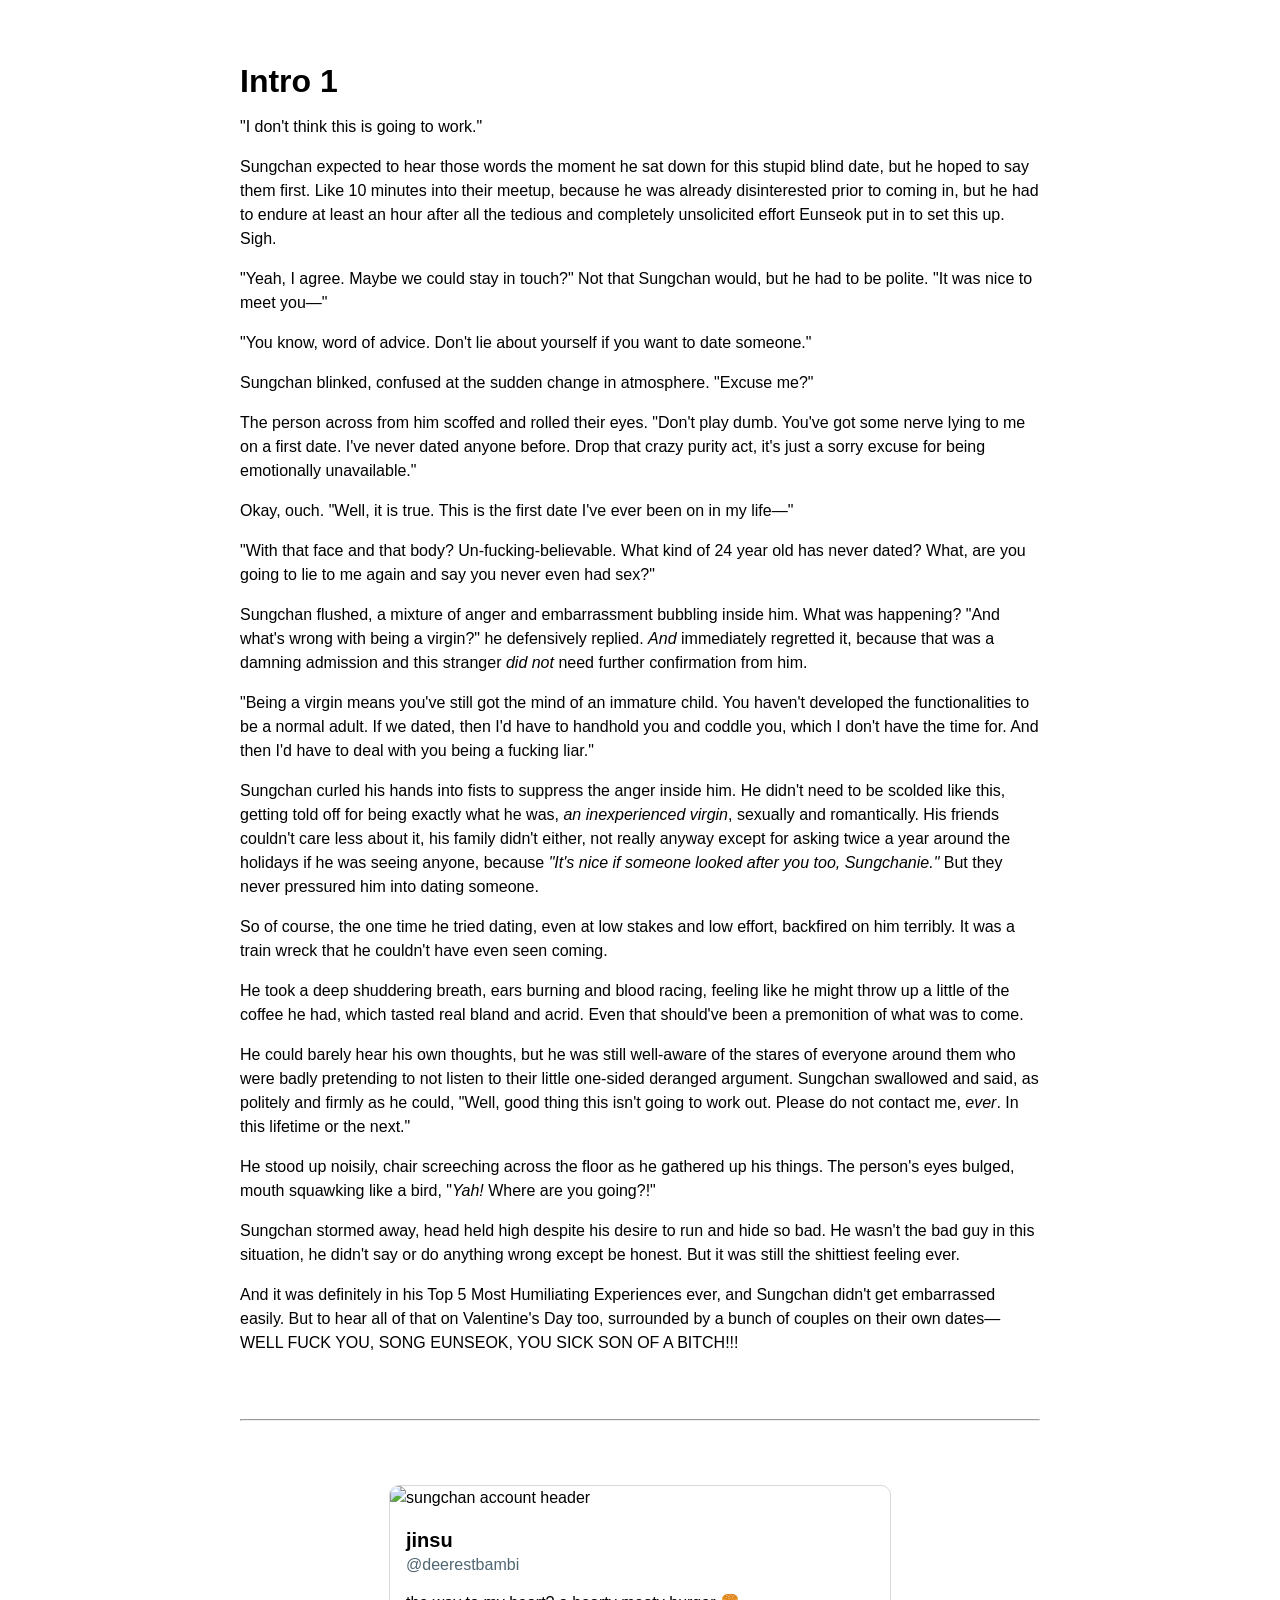
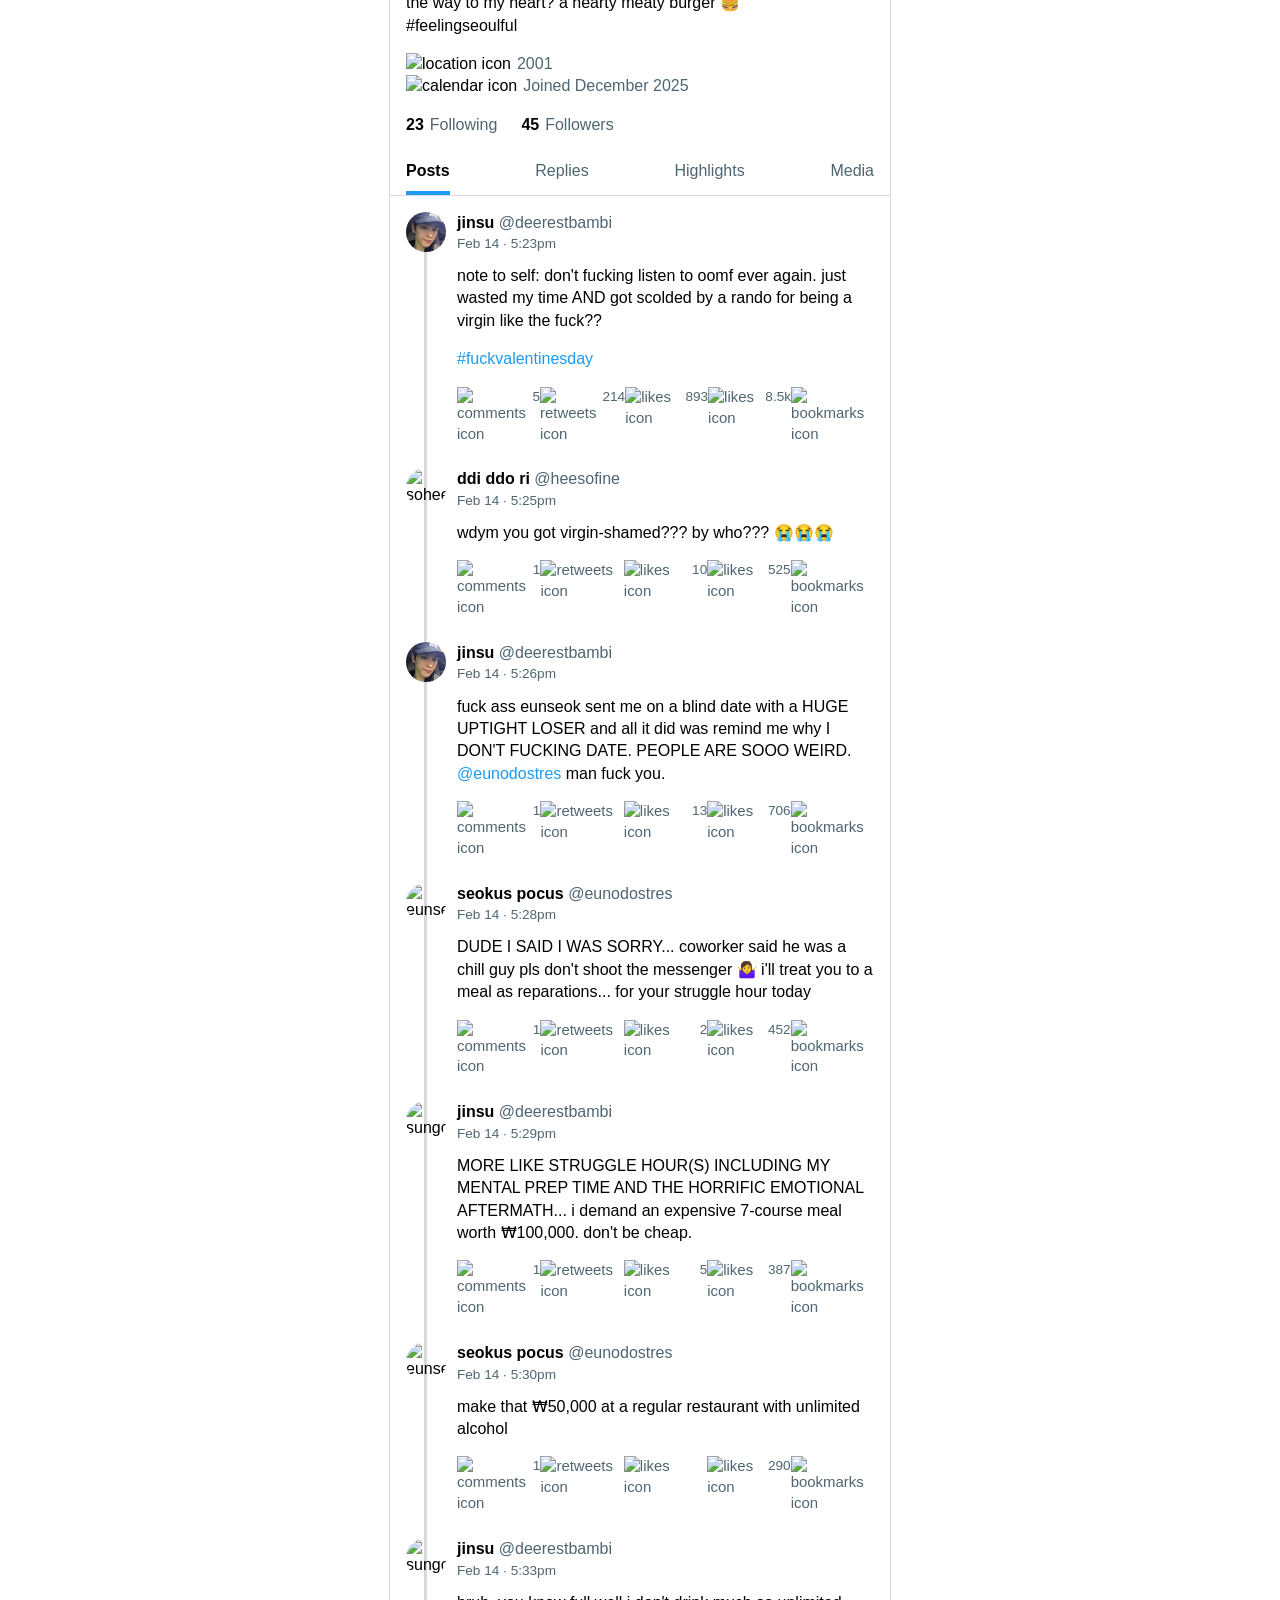
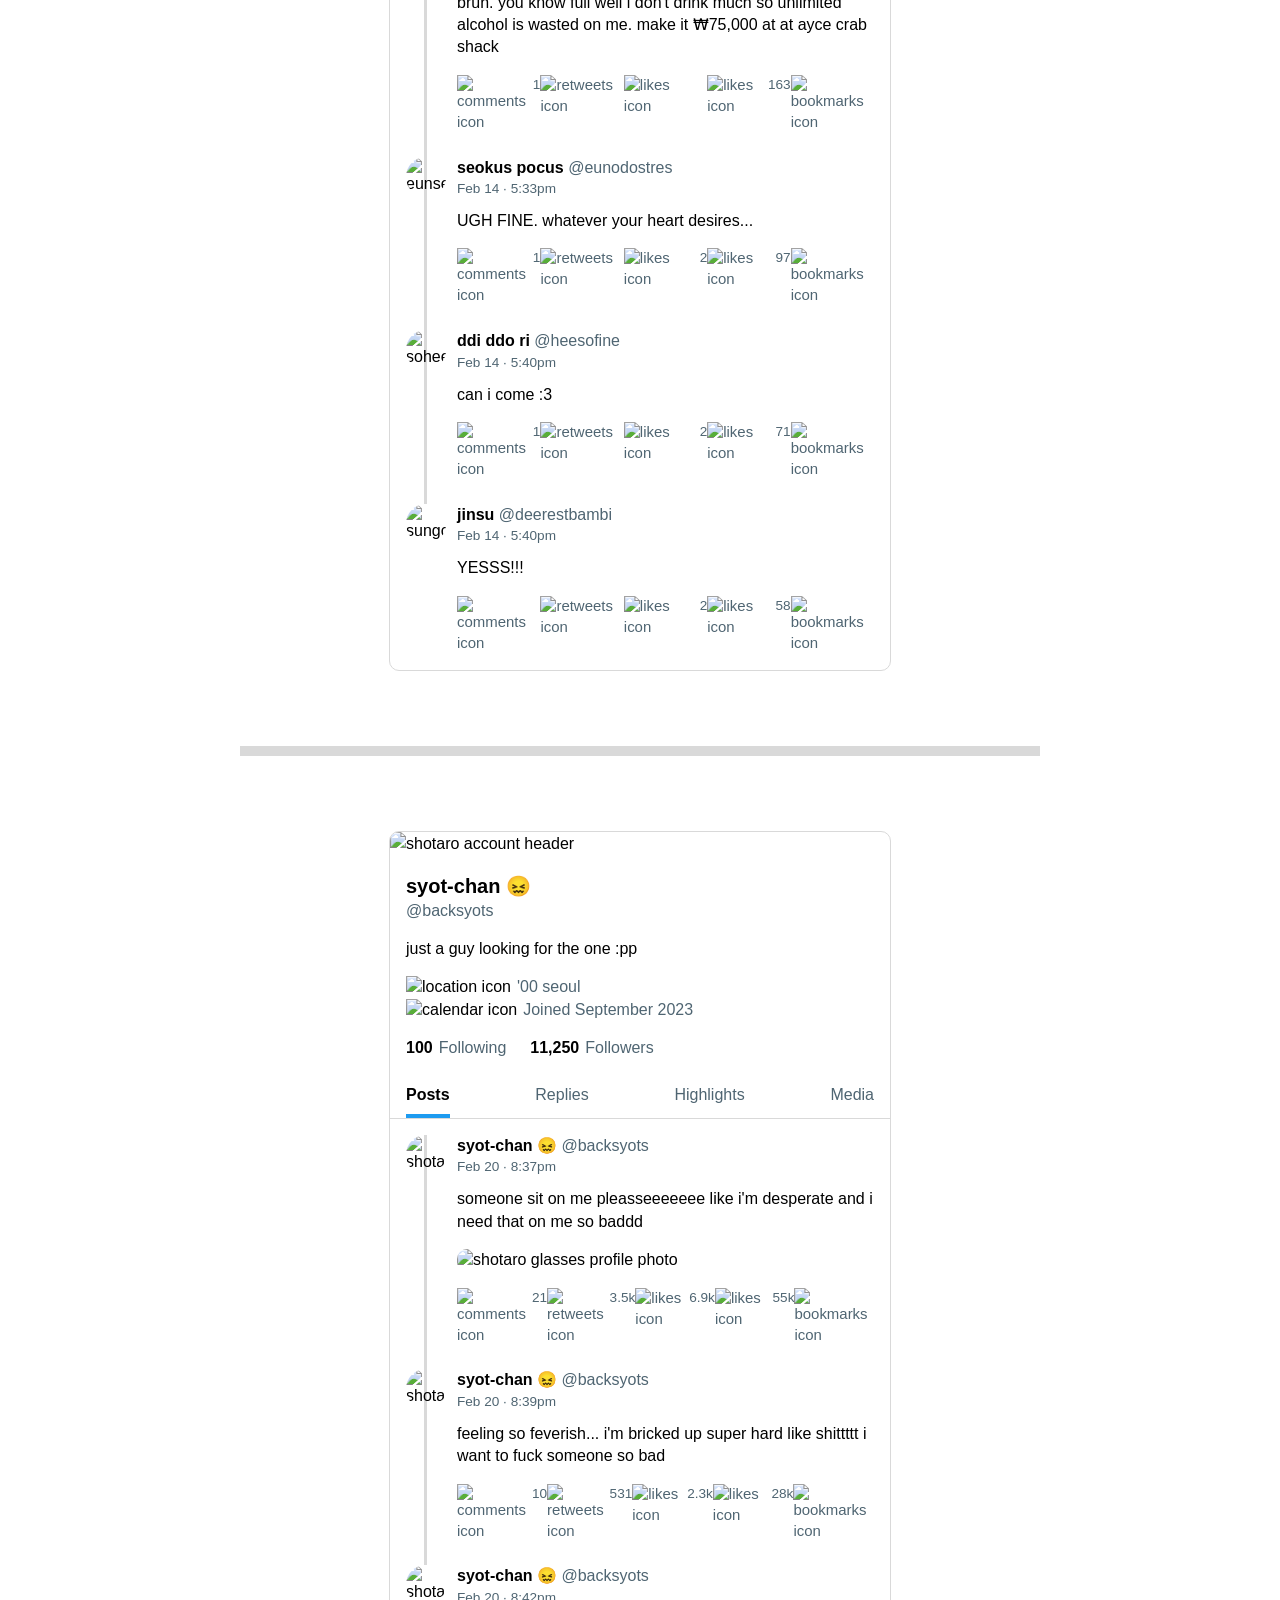
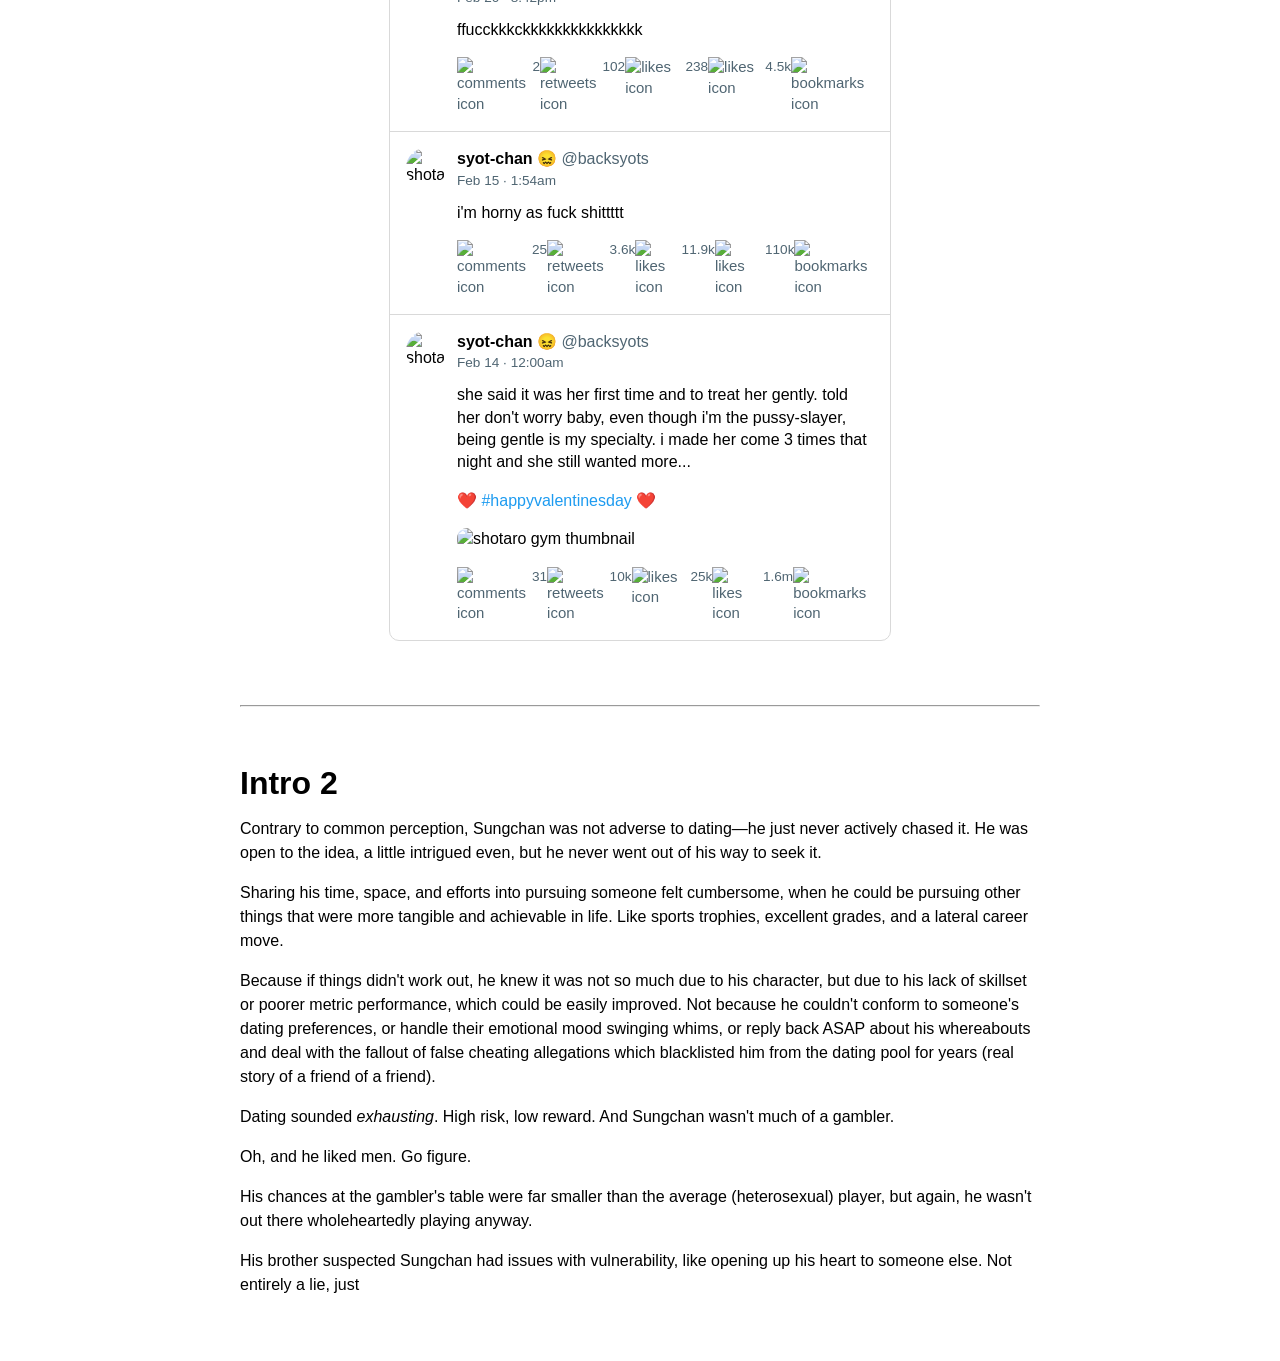
==== index.html @ 09df5df2 "bookmark error" ====
<!DOCTYPE html>
<html lang="en">

<head>
  <link rel="stylesheet" type="text/css" href="stylesheet_v4.css"/>
  <meta name="viewport" content="width=device-width, initial-scale=1">

  <!-- 
  Reorganize indents: 
  SHIFT + OPTION + F

  Collapse all 
  CMD + K + 0

  Opens all
  CMD + K + J

  Collapse innermost uncollapsed region at the cursor:
  OPT + CMD + [

  Opens collapsed region at the cursor:
  OPT + CMD ]
  -->
</head>

<body>
  <h1> Intro 1</h1>
  
  <p><p>"I don't think this is going to work."</p><p>Sungchan expected to hear those words the moment he sat down for this stupid blind date, but he hoped to say them first. Like 10 minutes into their meetup, because he was already disinterested prior to coming in, but he had to endure at least an hour after all the tedious and completely unsolicited effort Eunseok put in to set this up. Sigh.</p><p>"Yeah, I agree. Maybe we could stay in touch?" Not that Sungchan would, but he had to be polite. "It was nice to meet you—"</p><p>"You know, word of advice. Don't lie about yourself if you want to date someone."</p><p>Sungchan blinked, confused at the sudden change in atmosphere. "Excuse me?"</p><p>The person across from him scoffed and rolled their eyes. "Don't play dumb. You've got some nerve lying to me on a first date. I've never dated anyone before. Drop that crazy purity act, it's just a sorry excuse for being emotionally unavailable."</p><p>Okay, ouch. "Well, it is true. This is the first date I've ever been on in my life—"</p><p>"With that face and that body? Un-fucking-believable. What kind of 24 year old has never dated? What, are you going to lie to me again and say you never even had sex?"</p><p>Sungchan flushed, a mixture of anger and embarrassment bubbling inside him. What was happening? "And what's wrong with being a virgin?" he defensively replied. <em>And</em> immediately regretted it, because that was a damning admission and this stranger <em>did not</em> need further confirmation from him.</p><p>"Being a virgin means you've still got the mind of an immature child. You haven't developed the functionalities to be a normal adult. If we dated, then I'd have to handhold you and coddle you, which I don't have the time for. And then I'd have to deal with you being a fucking liar."</p><p>Sungchan curled his hands into fists to suppress the anger inside him. He didn't need to be scolded like this, getting told off for being exactly what he was, <em>an inexperienced virgin</em>, sexually and romantically. His friends couldn't care less about it, his family didn't either, not really anyway except for asking twice a year around the holidays if he was seeing anyone, because <em>"It's nice if someone looked after you too, Sungchanie."</em> But they never pressured him into dating someone. </p><p>So of course, the one time he tried dating, even at low stakes and low effort, backfired on him terribly. It was a train wreck that he couldn't have even seen coming.</p><p>He took a deep shuddering breath, ears burning and blood racing, feeling like he might throw up a little of the coffee he had, which tasted real bland and acrid. Even that should've been a premonition of what was to come.</p><p>He could barely hear his own thoughts, but he was still well-aware of the stares of everyone around them who were badly pretending to not listen to their little one-sided deranged argument. Sungchan swallowed and said, as politely and firmly as he could, "Well, good thing this isn't going to work out. Please do not contact me, <em>ever</em>. In this lifetime or the next."</p><p>He stood up noisily, chair screeching across the floor as he gathered up his things. The person's eyes bulged, mouth squawking like a bird, "<em>Yah!</em> Where are you going?!"</p><p>Sungchan stormed away, head held high despite his desire to run and hide so bad. He wasn't the bad guy in this situation, he didn't say or do anything wrong except be honest. But it was still the shittiest feeling ever. </p><p>And it was definitely in his Top 5 Most Humiliating Experiences ever, and Sungchan didn't get embarrassed easily. But to hear all of that on Valentine's Day too, surrounded by a bunch of couples on their own dates—WELL FUCK YOU, SONG EUNSEOK, YOU SICK SON OF A BITCH!!!</p>

  <hr>

<!-- sungchan -->
  <div class="wrapper">
  <!-- twt account -->
    <div class="account_header">
      <img src="https://images.squidge.org/images/2026/09/26/account_sungchan_header-follow.png" alt="sungchan account header"/>
    </div>

    <!-- account info -->
    <div class="container_box account_box">
      <!-- account info -->
        <div class="account_userNames">
          <p class="displayname font--larger">jinsu</p>
          <p class="username">@deerestbambi</p>
        </div>

        <div class="account_userBio">
          <p>the way to my heart? a hearty meaty burger 🍔<br> #feelingseoulful</p>
        </div>

        <div class="account_userMeta">
          <div class="row">
            <p> <img class="icon" src="https://images.squidge.org/images/2026/09/26/icon_location.png" alt="location icon"/>
            </p>
            <p class="color--darkgrey">2001</p>
          </div>

          <div class="row">
            <p> <img class="icon" src="https://images.squidge.org/images/2026/09/26/icon_date.png" alt="calendar icon"/>
            </p>
            <p class="color--darkgrey">Joined December 2025</p>
          </div>
        </div>

        <div class="account_followMeta">
          <div class="row">
            <p class="icon"><strong>23</strong></p>
            <p class="color--darkgrey">Following</p>
          </div>
          <div class="row">
            <p class="icon"><strong>45</strong></p>
            <p class="color--darkgrey">Followers</p>
          </div>
        </div>
        <div class="account_tabs">
          <p class="tab active">Posts</p>
          <p class="tab">Replies</p>
          <p class="tab">Highlights</p>
          <p class="tab">Media</p>
        </div>
    </div> 
    
    <!-- js tweet -->
    <div class="container_box tweet_reply--first">
      <!-- tweet profile photo -->
      <p> 
        <img class="profile_photo" src="images/pfp_sungchan.png" alt="sungchan profile photo">
      </p>
      <!-- tweet content -->
      <div class="tweet_content">
        <div class="tweet_userInfo">
          <p>
            <span class="displayname">jinsu </span>
            <span class="username">@deerestbambi</span>
          </p>
          <p class="date">Feb 14 · 5:23pm</p>
        </div>
        <div class="tweet_text">
            <p>
              note to self: don't fucking listen to oomf ever again. just wasted my time AND got scolded by a rando for being a virgin like the fuck??
            </p>
            <p class="color--twitterblue text_linebreak">#fuckvalentinesday</p>
        </div>

        <div class="tweet_footer">
            <div class="row">
              <p> <img class="icon" src="https://images.squidge.org/images/2026/09/26/icon_comments.png" alt="comments icon"/></p><p>5</p>
            </div>
            <div class="row">
              <p> <img class="icon" src="https://images.squidge.org/images/2026/09/26/icon_retweets.png" alt="retweets icon"/></p><p>214</p>
            </div>
            <div class="row">
              <p> <img class="icon" src="https://images.squidge.org/images/2026/09/26/icon_likes.png" alt="likes icon"/></p> <p>893</p>
            </div>
            <div class="row">
              <p> <img class="icon" src="https://images.squidge.org/images/2026/09/26/icon_views.png" alt="likes icon"/></p> <p>8.5k</p>
            </div>
            <div class="row tweet_footer--last">
              <p> <img class="icon" src="https://images.squidge.org/images/2026/09/26/icon_bookmark-unsaved.png" alt="bookmarks icon"/></p>
            </div>
        </div>
      </div>
    </div>

    <!-- sh tweet -->
    <div class="container_box tweet_reply--between">
      <!-- tweet profile photo -->
      <p> 
        <img class="profile_photo" src="https://images.squidge.org/images/2026/09/26/pfp_sohee.png" alt="sohee profile photo">
      </p>
      <!-- tweet content -->
      <div class="tweet_content">
        <div class="tweet_userInfo">
          <p>
            <span class="displayname">ddi ddo ri</span>
            <span class="username">@heesofine</span>
          </p>
          <p class="date">Feb 14 · 5:25pm</p>
        </div>
        
        <div class="tweet_text">
            <p>wdym you got virgin-shamed??? by who??? 😭😭😭</p>
        </div>
        <div class="tweet_footer">
          <div class="row">
            <p> <img class="icon" src="https://images.squidge.org/images/2026/09/26/icon_comments.png" alt="comments icon"/></p> <p>1</p>
          </div>
          <div class="row">
            <p> <img class="icon" src="https://images.squidge.org/images/2026/09/26/icon_retweets.png" alt="retweets icon"/></p>
          </div>
          <div class="row">
            <p> <img class="icon" src="https://images.squidge.org/images/2026/09/26/icon_likes.png" alt="likes icon"/></p> <p>10</p>
          </div>
          <div class="row">
            <p> <img class="icon" src="https://images.squidge.org/images/2026/09/26/icon_views.png" alt="likes icon"/></p> <p>525</p>
          </div>
          <div class="row tweet_footer--last">
            <p> <img class="icon" src="https://images.squidge.org/images/2026/09/26/icon_bookmark-unsaved.png" alt="bookmarks icon"/></p>
          </div>
      </div>
      </div>
    </div>

    <!-- js tweet -->
    <div class="container_box tweet_reply--between">
      <!-- tweet profile photo -->
      <p> 
        <img class="profile_photo" src="images/pfp_sungchan.png" alt="sungchan profile photo">
      </p>
      <!-- tweet content -->
      <div class="tweet_content">
        <div class="tweet_userInfo">
          <p>
            <span class="displayname">jinsu</span>
            <span class="username">@deerestbambi</span>
          </p>
          <p class="date">Feb 14 · 5:26pm</p>
        </div>
        
        <div class="tweet_text">
          <p>fuck ass eunseok sent me on a blind date with a HUGE UPTIGHT LOSER and all it did was remind me why I DON'T FUCKING DATE. PEOPLE ARE SOOO WEIRD. <span class="color--twitterblue">@eunodostres</span> man fuck you.</p>
        </div>
        <div class="tweet_footer">
          <div class="row">
            <p> <img class="icon" src="https://images.squidge.org/images/2026/09/26/icon_comments.png" alt="comments icon"/></p> <p>1</p>
          </div>
          <div class="row">
            <p> <img class="icon" src="https://images.squidge.org/images/2026/09/26/icon_retweets.png" alt="retweets icon"/></p>
          </div>
          <div class="row">
            <p> <img class="icon" src="https://images.squidge.org/images/2026/09/26/icon_likes.png" alt="likes icon"/></p> <p>13</p>
          </div>
          <div class="row">
            <p> <img class="icon" src="https://images.squidge.org/images/2026/09/26/icon_views.png" alt="likes icon"/></p> <p>706</p>
          </div>
          <div class="row tweet_footer--last">
            <p> <img class="icon" src="https://images.squidge.org/images/2026/09/26/icon_bookmark-unsaved.png" alt="bookmarks icon"/></p>
          </div>
      </div>
      </div>
    </div>  

    <!-- es tweet -->
    <div class="container_box tweet_reply--between">
      <!-- tweet profile photo -->
      <p> 
        <img class="profile_photo" src="https://images.squidge.org/images/2026/09/26/pfp_eunseok.png" alt="eunseok profile photo">
      </p>
      <!-- tweet content -->
      <div class="tweet_content">
        <div class="tweet_userInfo">
          <p>
            <span class="displayname">seokus pocus</span>
            <span class="username">@eunodostres</span>
          </p>
          <p class="date">Feb 14 · 5:28pm</p>
        </div>
        
        <div class="tweet_text">
          <p>DUDE I SAID I WAS SORRY... coworker said he was a chill guy pls don't shoot the messenger 🤷‍♀️ i'll treat you to a meal as reparations... for your struggle hour today</p>
        </div>
        <div class="tweet_footer">
          <div class="row">
            <p> <img class="icon" src="https://images.squidge.org/images/2026/09/26/icon_comments.png" alt="comments icon"/></p> <p>1</p>
          </div>
          <div class="row">
            <p> <img class="icon" src="https://images.squidge.org/images/2026/09/26/icon_retweets.png" alt="retweets icon"/></p>
          </div>
          <div class="row">
            <p> <img class="icon" src="https://images.squidge.org/images/2026/09/26/icon_likes.png" alt="likes icon"/></p> <p>2</p>
          </div>
          <div class="row">
            <p> <img class="icon" src="https://images.squidge.org/images/2026/09/26/icon_views.png" alt="likes icon"/></p> <p>452</p>
          </div>
          <div class="row tweet_footer--last">
            <p> <img class="icon" src="https://images.squidge.org/images/2026/09/26/icon_bookmark-unsaved.png" alt="bookmarks icon"/></p>
          </div>
      </div>
      </div>
    </div>

    <!-- sc tweet -->
    <div class="container_box tweet_reply--between">
      <!-- tweet profile photo -->
      <p> 
        <img class="profile_photo" src="https://images.squidge.org/images/2026/09/26/pfp_sungchan.png" alt="sungchan profile photo">
      </p>
      <!-- tweet content -->
      <div class="tweet_content">
        <div class="tweet_userInfo">
          <p>
            <span class="displayname">jinsu</span>
            <span class="username">@deerestbambi</span>
          </p>
          <p class="date">Feb 14 · 5:29pm</p>
        </div>
        
        <div class="tweet_text">
          <p>MORE LIKE STRUGGLE HOUR(S) INCLUDING MY MENTAL PREP TIME AND THE HORRIFIC EMOTIONAL AFTERMATH... i demand an expensive 7-course meal worth ₩100,000. don't be cheap.</p>
        </div>
        <div class="tweet_footer">
          <div class="row">
            <p> <img class="icon" src="https://images.squidge.org/images/2026/09/26/icon_comments.png" alt="comments icon"/></p> <p>1</p>
          </div>
          <div class="row">
            <p> <img class="icon" src="https://images.squidge.org/images/2026/09/26/icon_retweets.png" alt="retweets icon"/></p>
          </div>
          <div class="row">
            <p> <img class="icon" src="https://images.squidge.org/images/2026/09/26/icon_likes.png" alt="likes icon"/></p> <p>5</p>
          </div>
          <div class="row">
            <p> <img class="icon" src="https://images.squidge.org/images/2026/09/26/icon_views.png" alt="likes icon"/></p> <p>387</p>
          </div>
          <div class="row tweet_footer--last">
            <p> <img class="icon" src="https://images.squidge.org/images/2026/09/26/icon_bookmark-unsaved.png" alt="bookmarks icon"/></p>
          </div>
      </div>
      </div>
    </div>

    <!-- es tweet -->
    <div class="container_box tweet_reply--between">
      <!-- tweet profile photo -->
      <p> 
        <img class="profile_photo" src="https://images.squidge.org/images/2026/09/26/pfp_eunseok.png" alt="eunseok profile photo">
      </p>
      <!-- tweet content -->
      <div class="tweet_content">
        <div class="tweet_userInfo">
          <p>
            <span class="displayname">seokus pocus</span>
            <span class="username">@eunodostres</span>
          </p>
          <p class="date">Feb 14 · 5:30pm</p>
        </div>
        
        <div class="tweet_text">
          <p>make that ₩50,000 at a regular restaurant with unlimited alcohol</p>
        </div>
        <div class="tweet_footer">
          <div class="row">
            <p> <img class="icon" src="https://images.squidge.org/images/2026/09/26/icon_comments.png" alt="comments icon"/></p> <p>1</p>
          </div>
          <div class="row">
            <p> <img class="icon" src="https://images.squidge.org/images/2026/09/26/icon_retweets.png" alt="retweets icon"/></p>
          </div>
          <div class="row">
            <p> <img class="icon" src="https://images.squidge.org/images/2026/09/26/icon_likes.png" alt="likes icon"/></p>
          </div>
          <div class="row">
            <p> <img class="icon" src="https://images.squidge.org/images/2026/09/26/icon_views.png" alt="likes icon"/></p> <p>290</p>
          </div>
          <div class="row tweet_footer--last">
            <p> <img class="icon" src="https://images.squidge.org/images/2026/09/26/icon_bookmark-unsaved.png" alt="bookmarks icon"/></p>
          </div>
      </div>
      </div>
    </div>

    <!-- sc tweet -->
    <div class="container_box tweet_reply--between">
      <!-- tweet profile photo -->
      <p> 
        <img class="profile_photo" src="https://images.squidge.org/images/2026/09/26/pfp_sungchan.png" alt="sungchan profile photo">
      </p>
      <!-- tweet content -->
      <div class="tweet_content">
        <div class="tweet_userInfo">
          <p>
            <span class="displayname">jinsu</span>
            <span class="username">@deerestbambi</span>
          </p>
          <p class="date">Feb 14 · 5:33pm</p>
        </div>
        
        <div class="tweet_text">
          <p>bruh. you know full well i don't drink much so unlimited alcohol is wasted on me. make it ₩75,000 at at ayce crab shack</p>
        </div>
        <div class="tweet_footer">
          <div class="row">
            <p> <img class="icon" src="https://images.squidge.org/images/2026/09/26/icon_comments.png" alt="comments icon"/></p> <p>1</p>
          </div>
          <div class="row">
            <p> <img class="icon" src="https://images.squidge.org/images/2026/09/26/icon_retweets.png" alt="retweets icon"/></p>
          </div>
          <div class="row">
            <p> <img class="icon" src="https://images.squidge.org/images/2026/09/26/icon_likes.png" alt="likes icon"/></p>
          </div>
          <div class="row">
            <p> <img class="icon" src="https://images.squidge.org/images/2026/09/26/icon_views.png" alt="likes icon"/></p> <p>163</p>
          </div>
          <div class="row tweet_footer--last">
            <p> <img class="icon" src="https://images.squidge.org/images/2026/09/26/icon_bookmark-unsaved.png" alt="bookmarks icon"/></p>
          </div>
      </div>
      </div>
    </div>

    <!-- es tweet -->
    <div class="container_box tweet_reply--between">
      <!-- tweet profile photo -->
      <p> 
        <img class="profile_photo" src="https://images.squidge.org/images/2026/09/26/pfp_eunseok.png" alt="eunseok profile photo">
      </p>
      <!-- tweet content -->
      <div class="tweet_content">
        <div class="tweet_userInfo">
          <p>
            <span class="displayname">seokus pocus</span>
            <span class="username">@eunodostres</span>
          </p>
          <p class="date">Feb 14 · 5:33pm</p>
        </div>
        
        <div class="tweet_text">
          <p>UGH FINE. whatever your heart desires...</p>
        </div>
        <div class="tweet_footer">
          <div class="row">
            <p> <img class="icon" src="https://images.squidge.org/images/2026/09/26/icon_comments.png" alt="comments icon"/></p> <p>1</p>
          </div>
          <div class="row">
            <p> <img class="icon" src="https://images.squidge.org/images/2026/09/26/icon_retweets.png" alt="retweets icon"/></p>
          </div>
          <div class="row">
            <p> <img class="icon" src="https://images.squidge.org/images/2026/09/26/icon_likes.png" alt="likes icon"/></p> <p>2</p>
          </div>
          <div class="row">
            <p> <img class="icon" src="https://images.squidge.org/images/2026/09/26/icon_views.png" alt="likes icon"/></p> <p>97</p>
          </div>
          <div class="row tweet_footer--last">
            <p> <img class="icon" src="https://images.squidge.org/images/2026/09/26/icon_bookmark-unsaved.png" alt="bookmarks icon"/></p>
          </div>
      </div>
      </div>
    </div>

    <!-- sh tweet -->
    <div class="container_box tweet_reply--between">
      <!-- tweet profile photo -->
      <p> 
        <img class="profile_photo" src="https://images.squidge.org/images/2026/09/26/pfp_sohee.png" alt="sohee profile photo">
      </p>
      <!-- tweet content -->
      <div class="tweet_content">
        <div class="tweet_userInfo">
          <p>
            <span class="displayname">ddi ddo ri</span>
            <span class="username">@heesofine</span>
          </p>
          <p class="date">Feb 14 · 5:40pm</p>
        </div>
        
        <div class="tweet_text">
            <p>can i come :3</p>
        </div>
        <div class="tweet_footer">
          <div class="row">
            <p> <img class="icon" src="https://images.squidge.org/images/2026/09/26/icon_comments.png" alt="comments icon"/></p> <p>1</p>
          </div>
          <div class="row">
            <p> <img class="icon" src="https://images.squidge.org/images/2026/09/26/icon_retweets.png" alt="retweets icon"/></p>
          </div>
          <div class="row">
            <p> <img class="icon" src="https://images.squidge.org/images/2026/09/26/icon_likes.png" alt="likes icon"/></p> <p>2</p>
          </div>
          <div class="row">
            <p> <img class="icon" src="https://images.squidge.org/images/2026/09/26/icon_views.png" alt="likes icon"/></p> <p>71</p>
          </div>
          <div class="row tweet_footer--last">
            <p> <img class="icon" src="https://images.squidge.org/images/2026/09/26/icon_bookmark-unsaved.png" alt="bookmarks icon"/></p>
          </div>
      </div>
      </div>
    </div>

    <!-- sc tweet -->
    <div class="container_box tweet_reply--last">
      <!-- tweet profile photo -->
      <p> 
        <img class="profile_photo" src="https://images.squidge.org/images/2026/09/26/pfp_sungchan.png" alt="sungchan profile photo">
      </p>
      <!-- tweet content -->
      <div class="tweet_content">
        <div class="tweet_userInfo">
          <p>
            <span class="displayname">jinsu</span>
            <span class="username">@deerestbambi</span>
          </p>
          <p class="date">Feb 14 · 5:40pm</p>
        </div>
        
        <div class="tweet_text">
          <p>YESSS!!!</p>
        </div>
        <div class="tweet_footer">
          <div class="row">
            <p> <img class="icon" src="https://images.squidge.org/images/2026/09/26/icon_comments.png" alt="comments icon"/></p>
          </div>
          <div class="row">
            <p> <img class="icon" src="https://images.squidge.org/images/2026/09/26/icon_retweets.png" alt="retweets icon"/></p>
          </div>
          <div class="row">
            <p> <img class="icon" src="https://images.squidge.org/images/2026/09/26/icon_likes.png" alt="likes icon"/></p> <p>2</p>
          </div>
          <div class="row">
            <p> <img class="icon" src="https://images.squidge.org/images/2026/09/26/icon_views.png" alt="likes icon"/></p> <p>58</p>
          </div>
          <div class="row tweet_footer--last">
            <p> <img class="icon" src="https://images.squidge.org/images/2026/09/26/icon_bookmark-unsaved.png" alt="bookmarks icon"/></p>
          </div>
      </div>
      </div>
    </div>

  </div>

  <div class="break"></div>

<!-- shotaro -->
  <div class="wrapper">
    <!-- twt account -->
    <div class="account_header">
      <img src="https://images.squidge.org/images/2026/09/26/account_shotaro_header-follow.png" alt="shotaro account header"/>
    </div>

    <!-- account info -->
    <div class="container_box account_box">
      <!-- account info -->
        <div class="account_userNames">
          <p class="displayname font--larger">syot-chan 😖</p>
          <p class="username">@backsyots</p>
        </div>

        <div class="account_userBio">
          <p>just a guy looking for the one :pp</p>
        </div>

        <div class="account_userMeta">
          <div class="row">
            <p> <img class="icon" src="https://images.squidge.org/images/2026/09/26/icon_location.png" alt="location icon"/>
            </p>
            <p class="color--darkgrey">'00 seoul</p>
          </div>

          <div class="row">
            <p> <img class="icon" src="https://images.squidge.org/images/2026/09/26/icon_date.png" alt="calendar icon"/>
            </p>
            <p class="color--darkgrey">Joined September 2023</p>
          </div>
        </div>

        <div class="account_followMeta">
          <div class="row">
            <p class="icon"><strong>100</strong></p>
            <p class="color--darkgrey">Following</p>
          </div>
          <div class="row">
            <p class="icon"><strong>11,250</strong></p>
            <p class="color--darkgrey">Followers</p>
          </div>
        </div>

        <div class="account_tabs">
          <p class="tab active">Posts</p>
          <p class="tab">Replies</p>
          <p class="tab">Highlights</p>
          <p class="tab">Media</p>
        </div>
    </div> 
    
    <!-- tweet -->
    <div class="container_box tweet_reply--first">
      <!-- tweet profile photo -->
      <p> 
        <img class="profile_photo" src="https://images.squidge.org/images/2026/09/26/pfp_shotaro.png" alt="shotaro glasses profile photo">
      </p>
      <!-- tweet content -->
      <div class="tweet_content">
        <div class="tweet_userInfo">
          <p>
            <span class="displayname">syot-chan 😖 </span>
            <span class="username">@backsyots</span>
          </p>
          <p class="date">Feb 20 · 8:37pm</p>
        </div>
        <div class="tweet_text">
            <p>
              someone sit on me pleasseeeeeee like i'm desperate and i need that on me so baddd
            </p>
        </div>
        <p>
          <img class="tweet_img" src="https://images.squidge.org/images/2026/09/20/shotaro_sf.png" alt="shotaro glasses profile photo">
        </p>
        <div class="tweet_footer">
            <div class="row">
              <p> <img class="icon" src="https://images.squidge.org/images/2026/09/26/icon_comments.png" alt="comments icon"/></p> <p>21</p>
            </div>
            <div class="row">
              <p> <img class="icon" src="https://images.squidge.org/images/2026/09/26/icon_retweets.png" alt="retweets icon"/></p> <p>3.5k</p>
            </div>
            <div class="row">
              <p> <img class="icon" src="https://images.squidge.org/images/2026/09/26/icon_likes.png" alt="likes icon"/></p> <p>6.9k</p>
            </div>
            <div class="row">
              <p> <img class="icon" src="https://images.squidge.org/images/2026/09/26/icon_views.png" alt="likes icon"/></p> <p>55k</p>
            </div>
            <div class="row tweet_footer--last">
              <p> <img class="icon" src="https://images.squidge.org/images/2026/09/26/icon_bookmark-unsaved.png" alt="bookmarks icon"/></p>
            </div>
        </div>
      </div>
    </div>

    <!-- tweet -->
    <div class="container_box tweet_reply--between">
      <!-- tweet profile photo -->
      <p> 
        <img class="profile_photo" src="https://images.squidge.org/images/2026/09/26/pfp_shotaro.png" alt="shotaro glasses profile photo">
      </p>
      <!-- tweet content -->
      <div class="tweet_content">
        <div class="tweet_userInfo">
          <p>
            <span class="displayname">syot-chan 😖 </span>
            <span class="username">@backsyots</span>
          </p>
          <p class="date">Feb 20 · 8:39pm</p>
        </div>
        
        <div class="tweet_text">

            <p>feeling so feverish... i'm bricked up super hard like shittttt i want to fuck someone so bad</p>
        </div>
        <div class="tweet_footer">
          <div class="row">
            <p> <img class="icon" src="https://images.squidge.org/images/2026/09/26/icon_comments.png" alt="comments icon"/></p> <p>10</p>
          </div>
          <div class="row">
            <p> <img class="icon" src="https://images.squidge.org/images/2026/09/26/icon_retweets.png" alt="retweets icon"/></p> <p>531</p>
          </div>
          <div class="row">
            <p> <img class="icon" src="https://images.squidge.org/images/2026/09/26/icon_likes.png" alt="likes icon"/></p> <p>2.3k</p>
          </div>
          <div class="row">
            <p> <img class="icon" src="https://images.squidge.org/images/2026/09/26/icon_views.png" alt="likes icon"/></p> <p>28k</p>
          </div>
          <div class="row tweet_footer--last">
            <p> <img class="icon" src="https://images.squidge.org/images/2026/09/26/icon_bookmark-unsaved.png" alt="bookmarks icon"/></p>
          </div>
      </div>
      </div>
    </div>

    <!-- tweet -->
    <div class="container_box tweet_reply--last">
      <!-- tweet profile photo -->
      <p> 
        <img class="profile_photo" src="https://images.squidge.org/images/2026/09/26/pfp_shotaro.png" alt="shotaro glasses profile photo">
      </p>
      <!-- tweet content -->
      <div class="tweet_content">
        <div class="tweet_userInfo">
          <p>
            <span class="displayname">syot-chan 😖 </span>
            <span class="username">@backsyots</span>
          </p>
          <p class="date">Feb 20 · 8:42pm</p>
        </div>
        <div class="tweet_text">
            <p>ffucckkkckkkkkkkkkkkkkkk</p>
        </div>
      
        <div class="tweet_footer">
          <div class="row">
            <p> <img class="icon" src="https://images.squidge.org/images/2026/09/26/icon_comments.png" alt="comments icon"/></p> <p>2</p>
          </div>
          <div class="row">
            <p> <img class="icon" src="https://images.squidge.org/images/2026/09/26/icon_retweets.png" alt="retweets icon"/></p> <p>102</p>
          </div>
          <div class="row">
            <p> <img class="icon" src="https://images.squidge.org/images/2026/09/26/icon_likes.png" alt="likes icon"/></p> <p>238</p>
          </div>
          <div class="row">
            <p> <img class="icon" src="https://images.squidge.org/images/2026/09/26/icon_views.png" alt="likes icon"/></p> <p>4.5k</p>
          </div>
          <div class="row tweet_footer--last">
            <p> <img class="icon" src="https://images.squidge.org/images/2026/09/26/icon_bookmark-unsaved.png" alt="bookmarks icon"/></p>
          </div>
      </div>
      </div>
    </div>

    <!-- tweet -->
    <div class="container_box">
      <!-- tweet profile photo -->
      <p> 
        <img class="profile_photo" src="https://images.squidge.org/images/2026/09/26/pfp_shotaro.png" alt="shotaro glasses profile photo">
      </p>
      <!-- tweet content -->
      <div class="tweet_content">
        <div class="tweet_userInfo">
          <p>
            <span class="displayname">syot-chan 😖 </span>
            <span class="username">@backsyots</span>
          </p>
          <p class="date">Feb 15 · 1:54am</p>
        </div>
          <p class="tweet_text">
            i'm horny as fuck shittttt
          </p>
          <div class="tweet_footer">
            <div class="row">
              <p> <img class="icon" src="https://images.squidge.org/images/2026/09/26/icon_comments.png" alt="comments icon"/></p> <p>25</p>
            </div>
            <div class="row">
              <p> <img class="icon" src="https://images.squidge.org/images/2026/09/26/icon_retweets.png" alt="retweets icon"/></p> <p>3.6k</p>
            </div>
            <div class="row">
              <p> <img class="icon" src="https://images.squidge.org/images/2026/09/26/icon_likes.png" alt="likes icon"/></p> <p>11.9k</p>
            </div>
            <div class="row">
              <p> <img class="icon" src="https://images.squidge.org/images/2026/09/26/icon_views.png" alt="likes icon"/></p> <p>110k</p>
            </div>
            <div class="row tweet_footer--last">
              <p> <img class="icon" src="https://images.squidge.org/images/2026/09/26/icon_bookmark-unsaved.png" alt="bookmarks icon"/></p>
            </div>
      </div>
      </div>
    </div>

    <!-- tweet -->
    <div class="container_box">
      <!-- tweet profile photo -->
      <p> 
        <img class="profile_photo" src="https://images.squidge.org/images/2026/09/26/pfp_shotaro.png" alt="shotaro glasses profile photo">
      </p>
      <!-- tweet content -->
      <div class="tweet_content">
        <div class="tweet_userInfo">
          <p>
            <span class="displayname">syot-chan 😖 </span>
            <span class="username">@backsyots</span>
          </p>
          <p class="date">Feb 14 · 12:00am</p>
        </div>
        <div class="tweet_text">
          <p>
            she said it was her first time and to treat her gently. told her don't worry baby, even though i'm the pussy-slayer, being gentle is my specialty. i made her come 3 times that night and she still wanted more...
          </p>
          <p class="color--twitterblue text_linebreak">❤️ #happyvalentinesday ❤️</p>
        </div>
        <p>
          <img class="tweet_img" src="https://images.squidge.org/images/2026/09/24/thumbnail_shotaro_gym.png" alt="shotaro gym thumbnail">
        </p>
        <div class="tweet_footer">
            <div class="row">
              <p> <img class="icon" src="https://images.squidge.org/images/2026/09/26/icon_comments.png" alt="comments icon"/></p> <p>31</p>
            </div>
            <div class="row">
              <p> <img class="icon" src="https://images.squidge.org/images/2026/09/26/icon_retweets.png" alt="retweets icon"/></p> <p>10k</p>
            </div>
            <div class="row">
              <p> <img class="icon" src="https://images.squidge.org/images/2026/09/26/icon_likes.png" alt="likes icon"/></p> <p>25k</p>
            </div>
            <div class="row">
              <p> <img class="icon" src="https://images.squidge.org/images/2026/09/26/icon_views.png" alt="likes icon"/></p> <p>1.6m</p>
            </div>
            <div class="row tweet_footer--last">
              <p> <img class="icon" src="https://images.squidge.org/images/2026/09/26/icon_bookmark-unsaved.png" alt="bookmarks icon"/></p>
            </div>
        </div>
      </div>     
    </div>  
  </div>

<hr>
  <h1>Intro 2</h1>
  <p>Contrary to common perception, Sungchan was not adverse to dating—he just never actively chased it. He was open to the idea, a little intrigued even, but he never went out of his way to seek it.</p><p>Sharing his time, space, and efforts into pursuing someone felt cumbersome, when he could be pursuing other things that were more tangible and achievable in life. Like sports trophies, excellent grades, and a lateral career move.</p><p>Because if things didn't work out, he knew it was not so much due to his character, but due to his lack of skillset or poorer metric performance, which could be easily improved. Not because he couldn't conform to someone's dating preferences, or handle their emotional mood swinging whims, or reply back ASAP about his whereabouts and deal with the fallout of false cheating allegations which blacklisted him from the dating pool for years (real story of a friend of a friend). <p>Dating sounded <em>exhausting</em>. High risk, low reward. And Sungchan wasn't much of a gambler.</span></p><p>Oh, and he liked men. Go figure. </p><p>His chances at the gambler's table were far smaller than the average (heterosexual) player, but again, he wasn't out there wholeheartedly playing anyway. </p><p>His brother suspected Sungchan had issues with vulnerability, like opening up his heart to someone else. Not entirely a lie, just </p>

</body>
</html>
---- stylesheet_v4.css ----
body {
  max-width: 800px;
  margin: auto;
  padding: 3em 1.5em;
  font-family: Arial, "Open Sans", "Helvetica Neue", sans-serif;
  line-height: 1.5em;
}

hr {
  margin: 4em 0;
}

.row {
  display: flex;
  flex-direction: row;
}

.column {
  display: flex;
  flex-direction: column;
}

.icon {
  height: 1.2em;
  width: auto;
  margin-right: 6px !important;
}

.displayname {
  font-weight: bold;
}

.username,
.date,
.tweet_footer {
  color: #4F6572;
}

.date,
.tweet_footer {
  font-size: 0.85em;
}
.color--lightgrey {
  color: #d9d9d9;
}

.color--darkgrey {
  color: #4F6572;
}

.color--twitterblue {
  color: #1d9bf0;
}

.font--smaller {
  font-size: 0.85em;
}

.font--larger {
  font-size: 1.25em;
}


/* containers */

.wrapper {
  max-width: 500px;
  font-family: -apple-system, BlinkMacSystemFont, Arial, "Open Sans", "Helvetica Neue", sans-serif;
  border: 1px solid #d9d9d9;
  border-radius: 10px;
  overflow: hidden;
  display: flex;
  flex-direction: column;
  margin: 0 auto;
}

.wrapper p {
  margin: 0;
  line-height: 1.4;
}

.wrapper :last-child {
border-bottom: none;
}

.container_box {
  margin: 0;
  padding: 16px;
  display: flex;
  border-bottom: 1px solid #d9d9d9;
}

.profile_photo {
  max-width: 40px;
  max-height: 40px;
  border-radius: 100%;
  display: block;
  position: relative;
  z-index: 2;
}

.tweet_content {
  display: flex;
  flex-direction: column;
  padding-left: 30px;
  margin-left: -22px;
  border-left: 3px solid white;
  width: 100%;
}

.tweet_text {
  margin-top: 12px !important;
  margin-bottom: 16px !important;
}

.text_linebreak {
  margin-top: 16px !important;
}

.tweet_img {
  border-radius: 10px;
  width: 100%;
  margin-bottom: 16px !important;
  display: block;
}

.tweet_footer {
  display: flex;
}

.tweet_footer .row {
  width: 100%;
}
.tweet_footer .icon {
  font-size: 1.1em;
}

.tweet_footer--last {
  max-width: fit-content;
}

.tweet_footer--last .icon {
  max-width: fit-content;
  margin-right: 0 !important;
}

.tweet_reply--first {
  padding-top: 16px;
  padding-bottom: 0;
  border-bottom: none;
}

.tweet_reply--between {
  padding-top: 0;
  padding-bottom: 0;
  border-bottom: none;
}

.tweet_reply--first .tweet_footer,
.tweet_reply--between .tweet_footer {
  padding-bottom: 24px;
}

.tweet_reply--first .tweet_content,
.tweet_reply--between .tweet_content {
  border-left: 3px solid #d9d9d9 !important;
}

.tweet_reply--last {
  padding-top: 0;
}

.tweet_replyTo {
  color: #4F6572;
  font-size: 0.85em;
  margin-bottom: 1em !important;
}


/* --- account --- */

.account_box {
  display: flex;
  flex-direction: column;
  padding-bottom: 0;
}

.account_header img {
  width: 100%;
}

.account_userNames,
.account_userBio,
.account_userMeta {
  margin-bottom: 16px;
}

.account_followMeta {
  display: flex;
  margin-bottom: 24px;
}

.account_followMeta div:first-child {
  margin-right: 24px;
}

.account_tabs {
  display: flex;
  justify-content: space-between;
}

.tab {
 padding-bottom: 8px;
 color: #4F6572;
}

.active {
  font-weight: bold;
  color: black;
  border-bottom: 4px solid #1D9BF0;
} 

/*--temp for testing--*/

.break {
  margin: 75px 0;
  background-color: #d9d9d9;
  height: 10px;
}
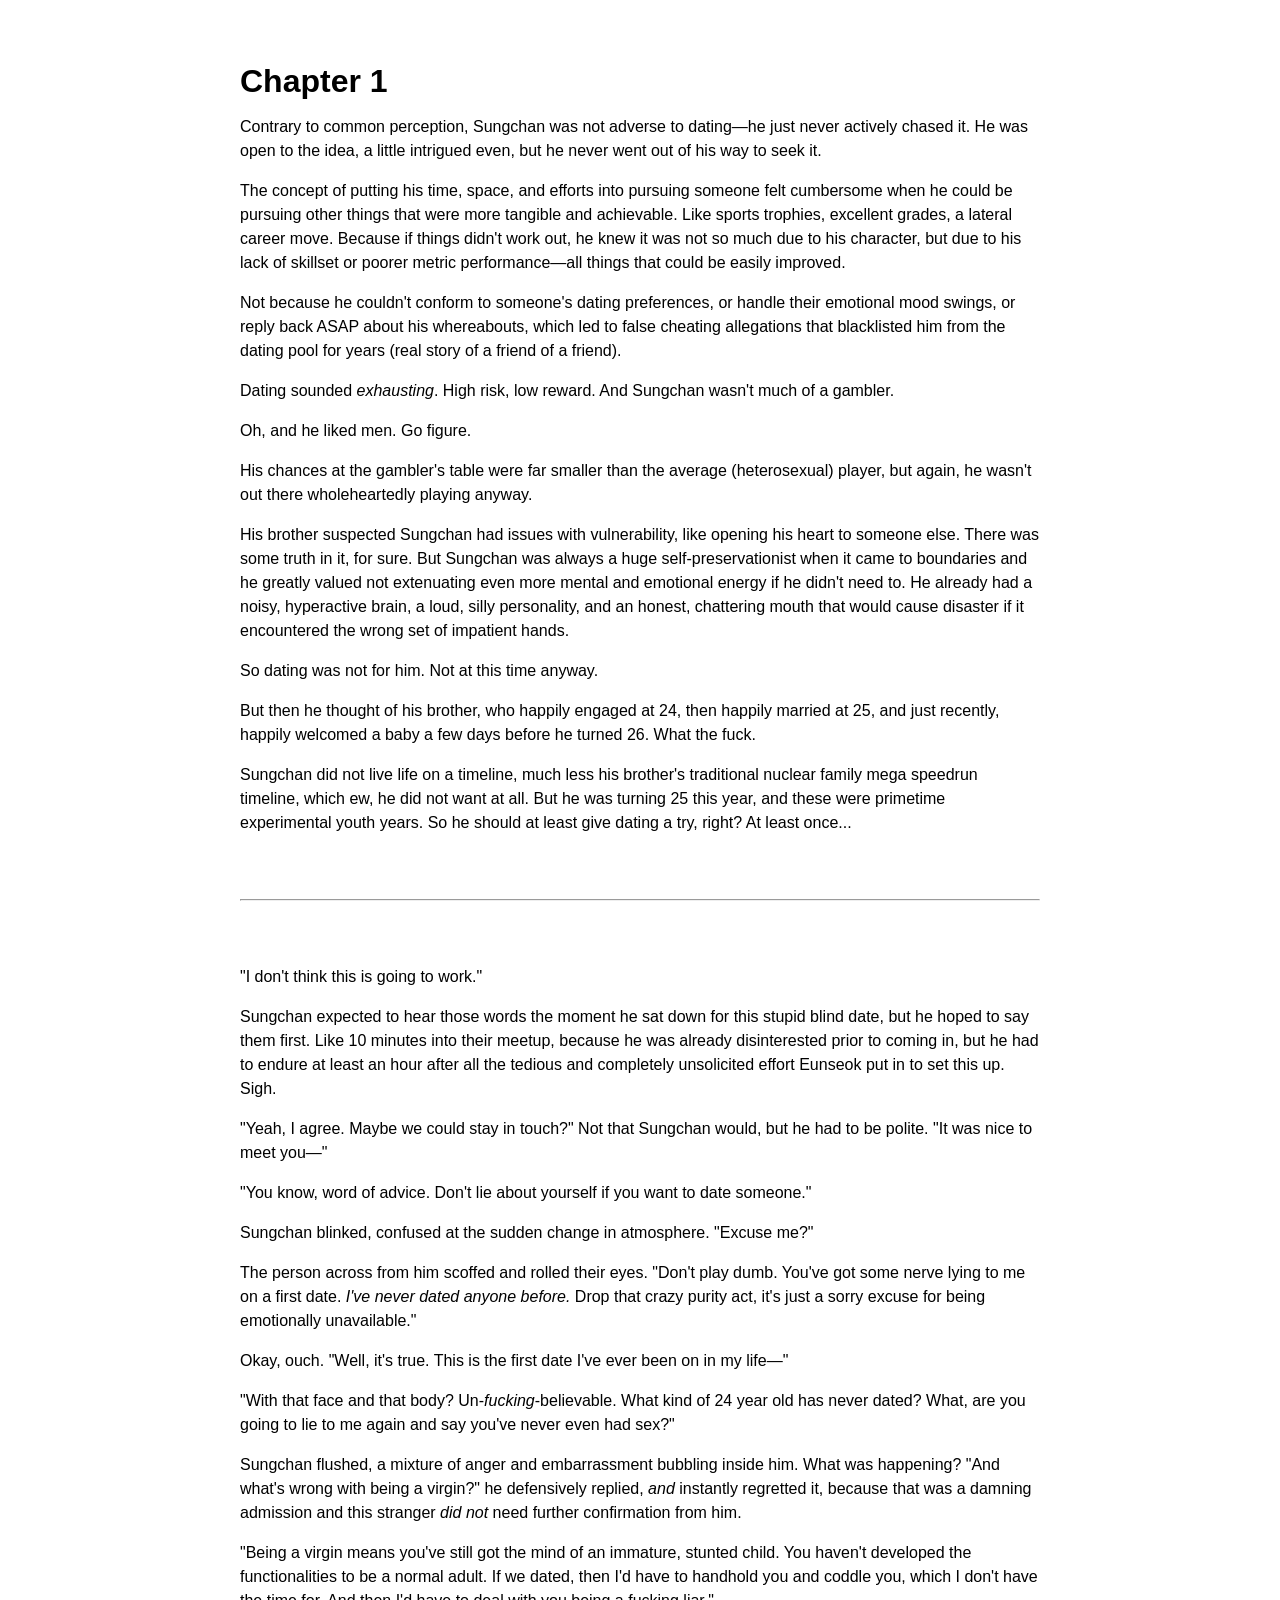
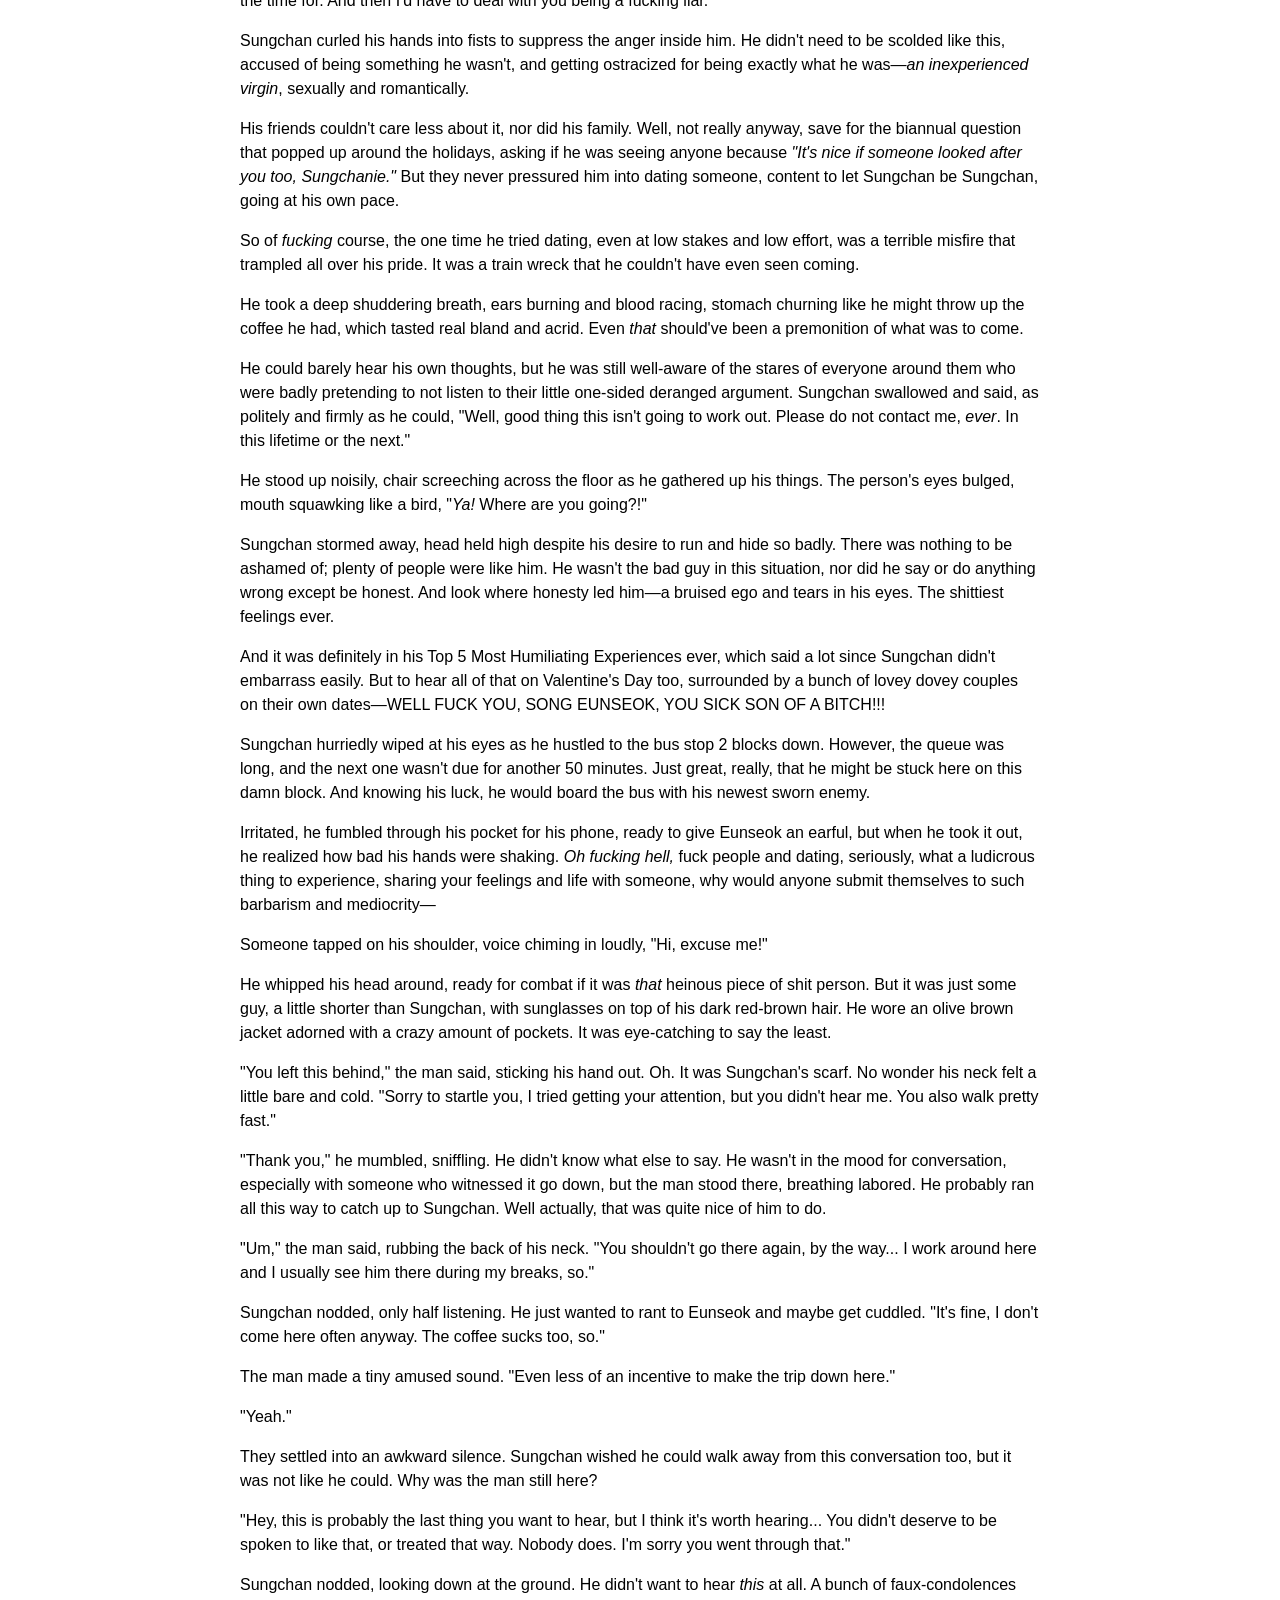
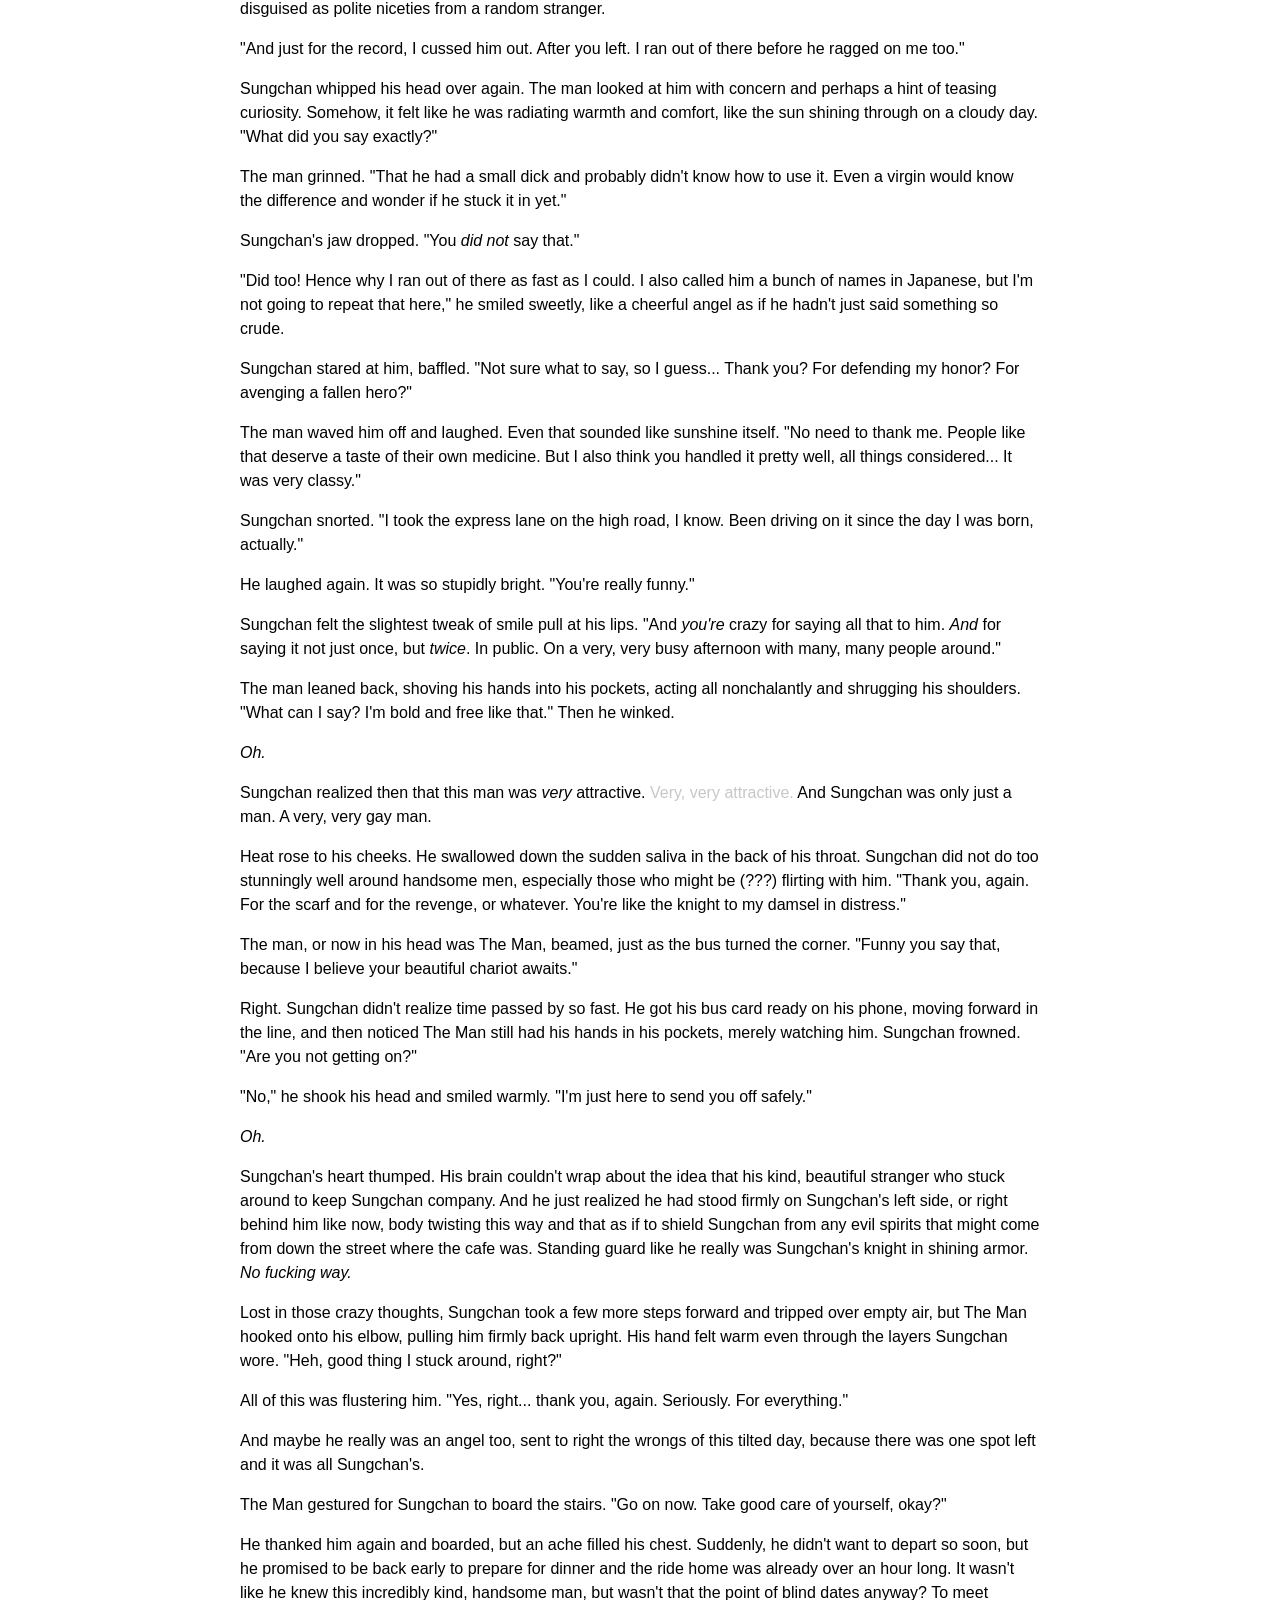
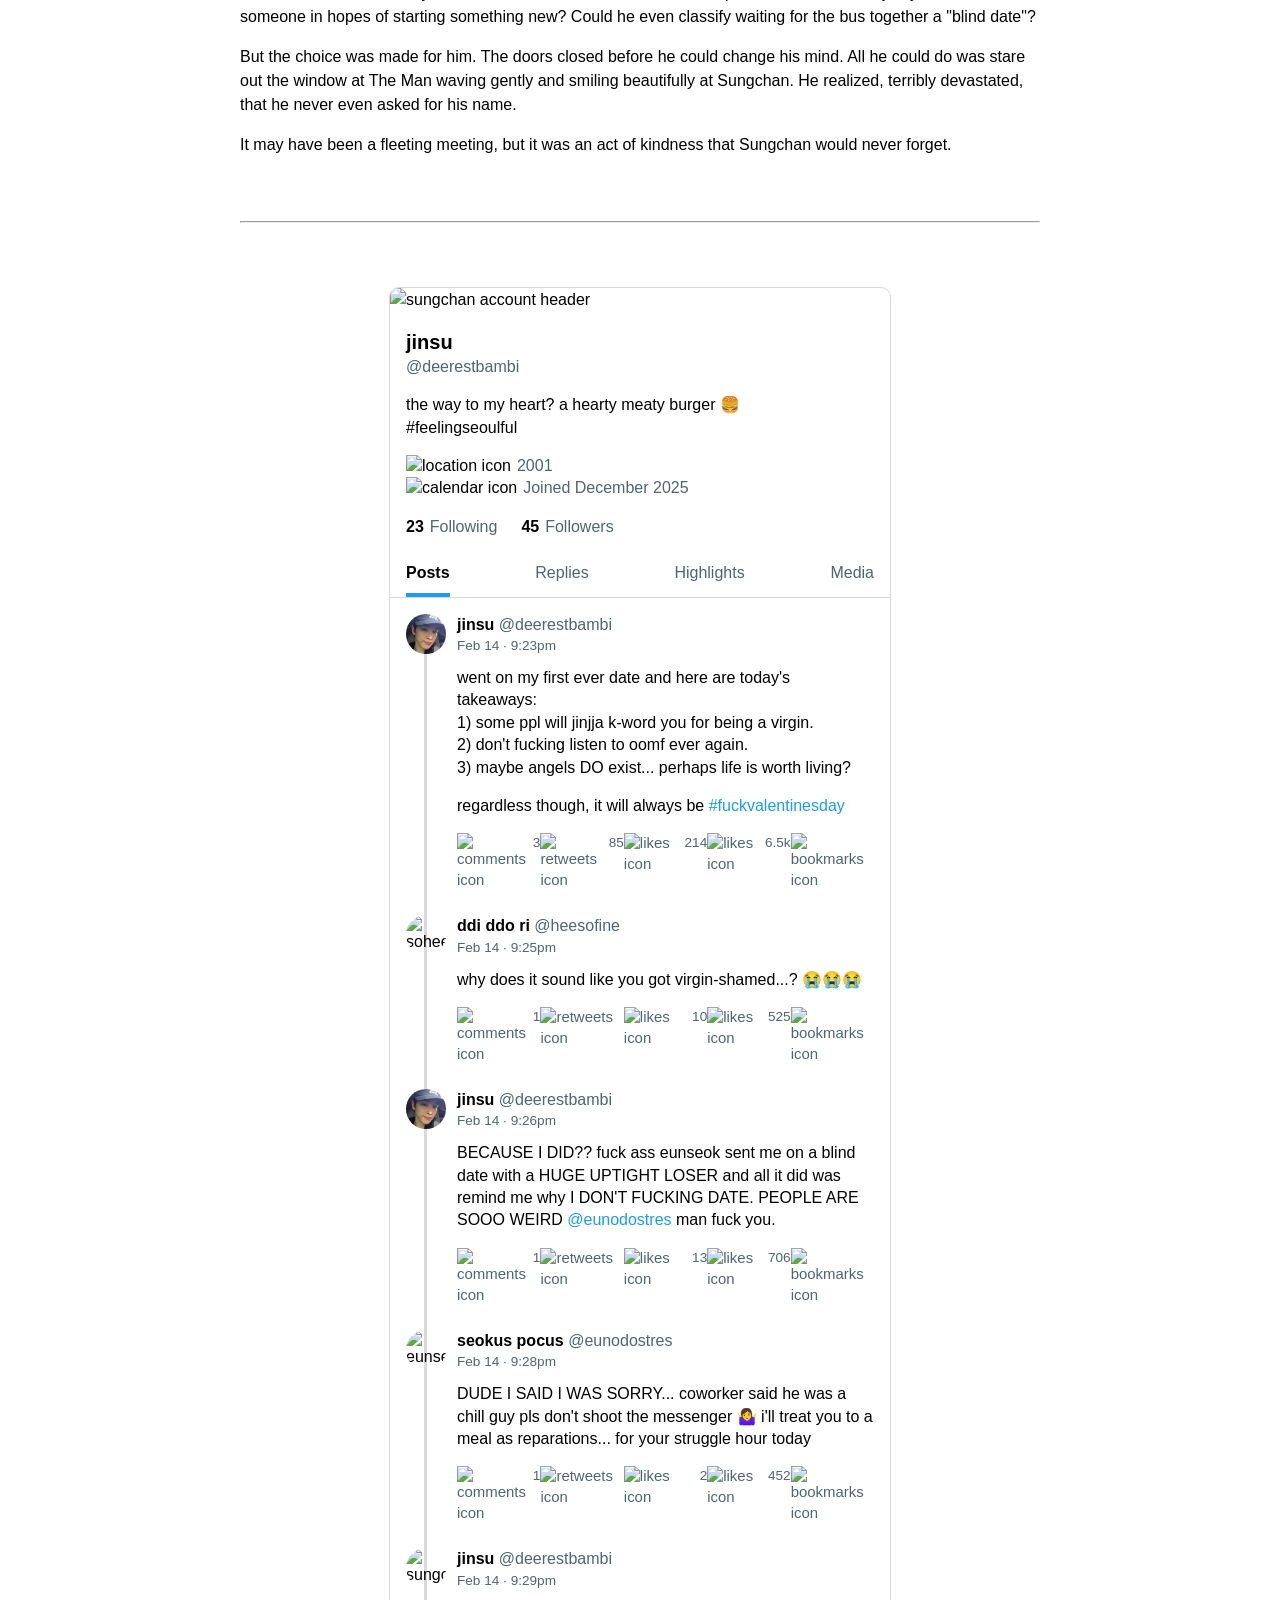
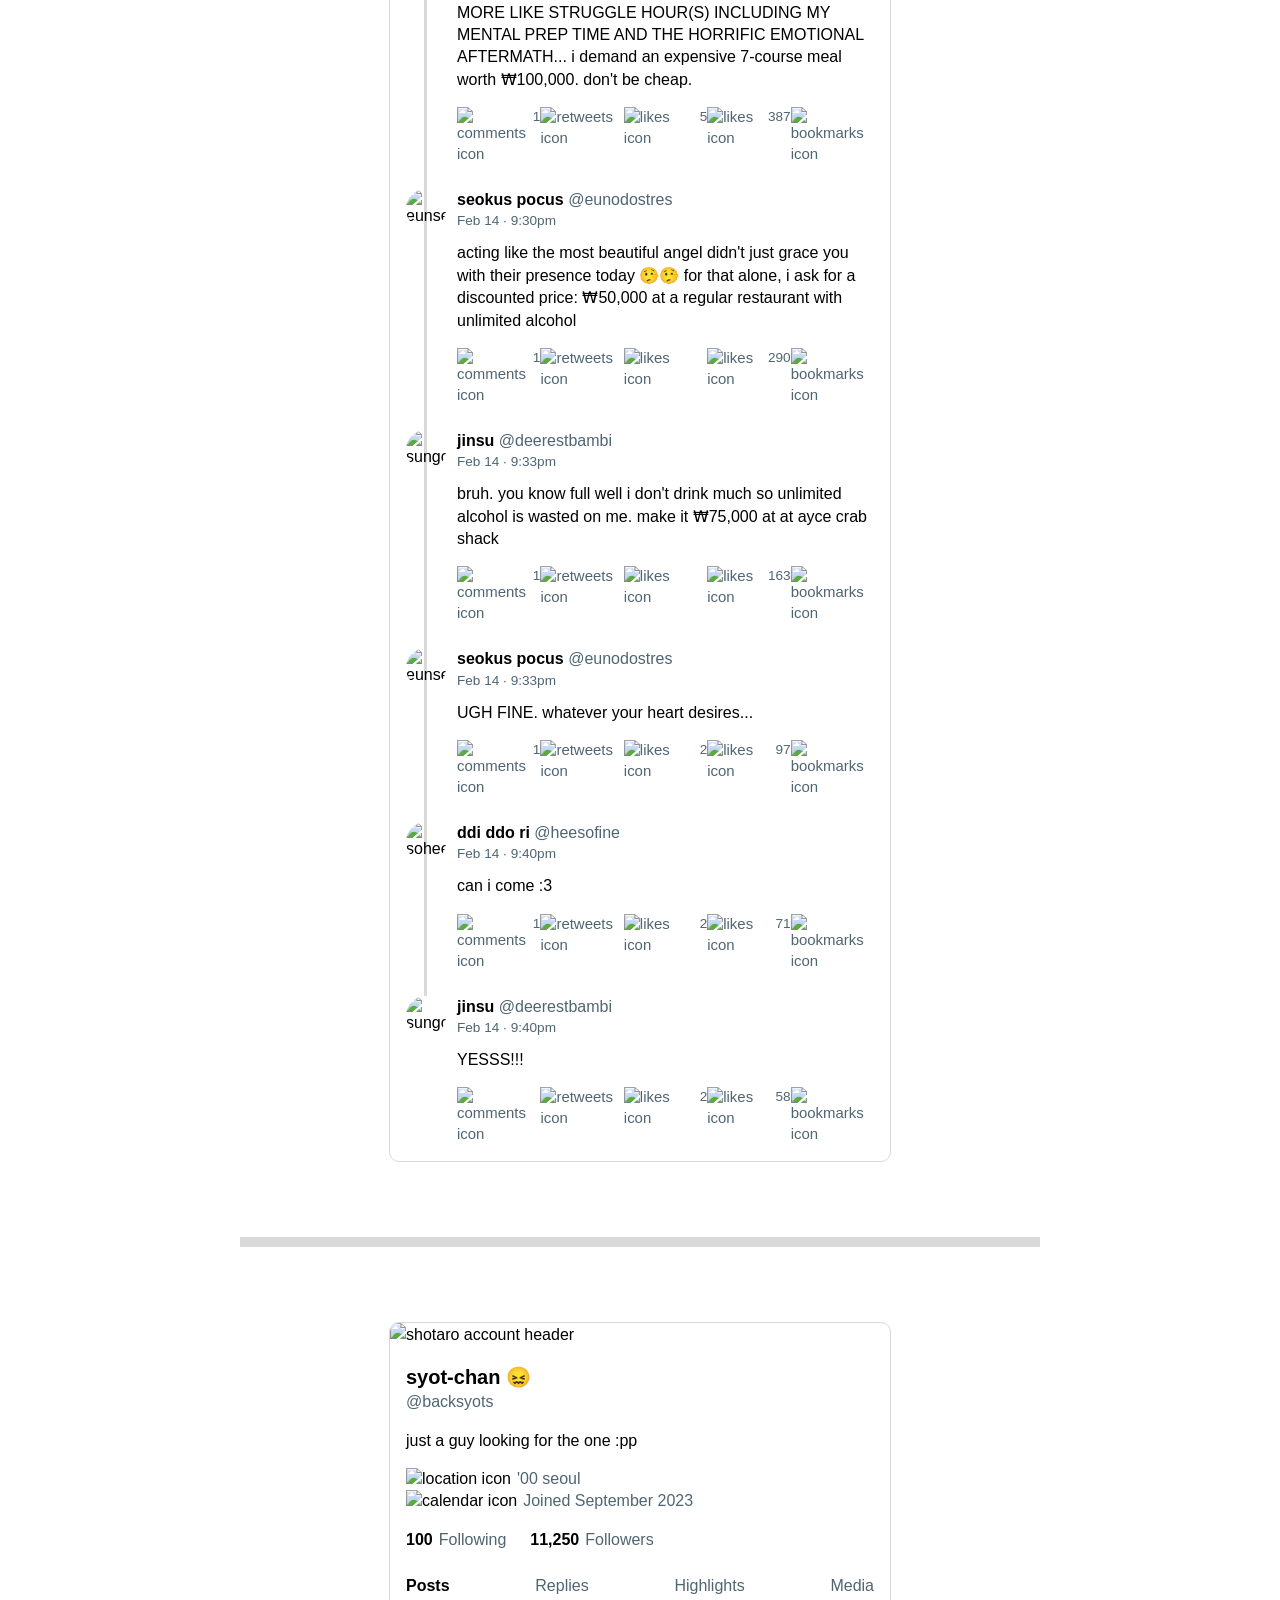
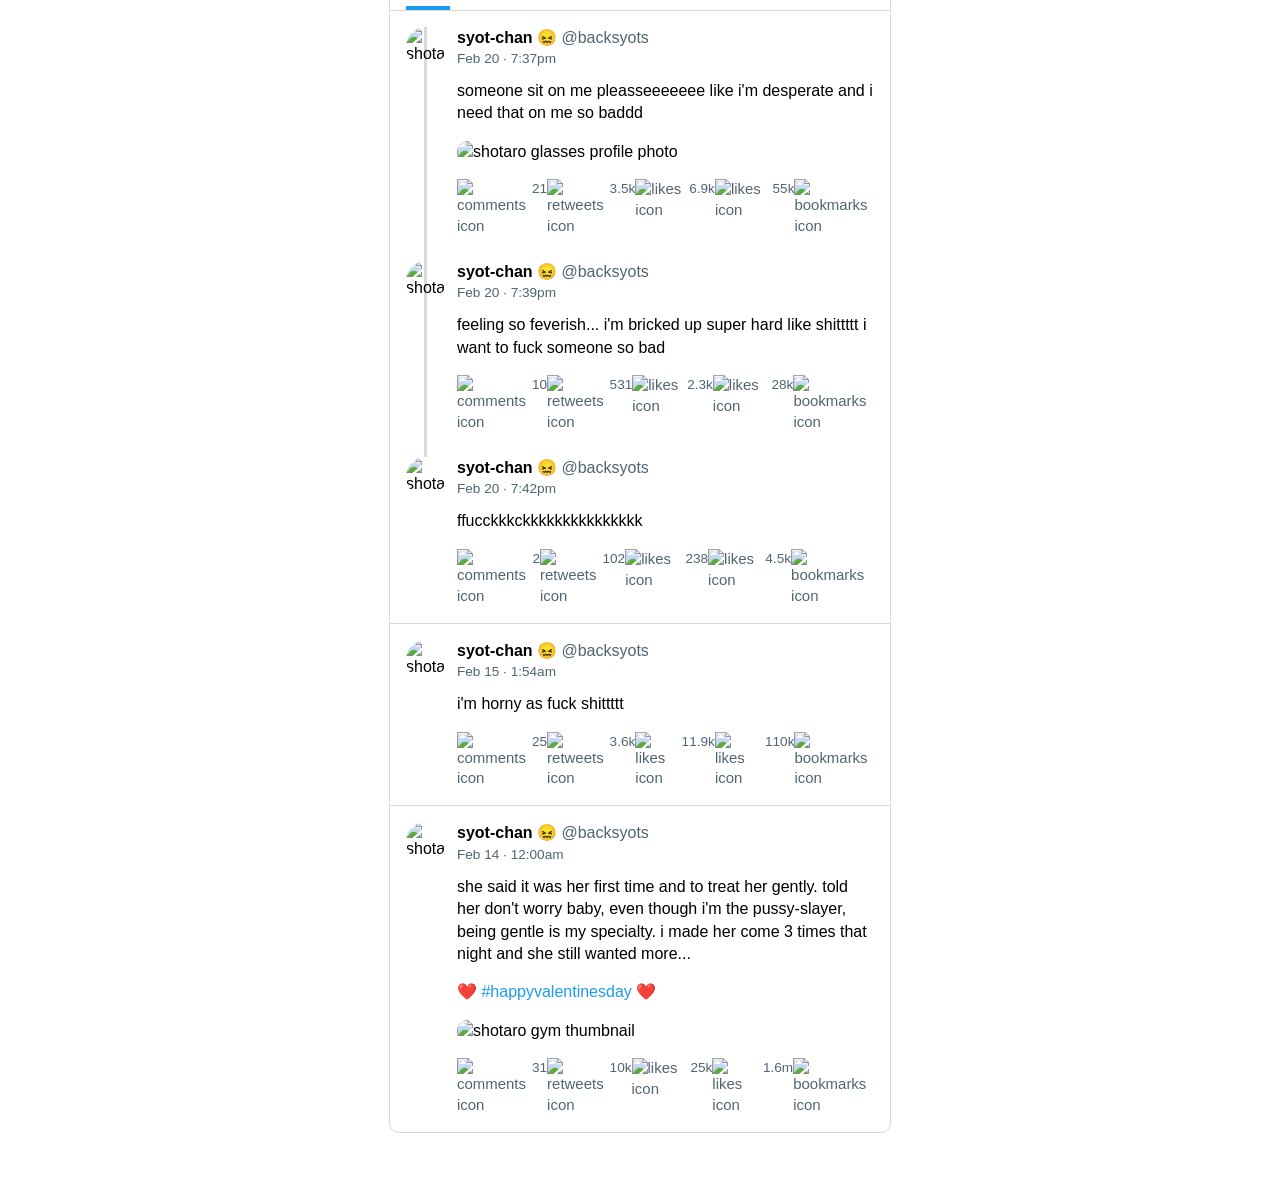
==== commit b960a601: "Update index.html" ====
--- a/index.html
+++ b/index.html
@@ -24,11 +24,13 @@
 </head>
 
 <body>
-  <h1> Intro 1</h1>
-  
-  <p><p>"I don't think this is going to work."</p><p>Sungchan expected to hear those words the moment he sat down for this stupid blind date, but he hoped to say them first. Like 10 minutes into their meetup, because he was already disinterested prior to coming in, but he had to endure at least an hour after all the tedious and completely unsolicited effort Eunseok put in to set this up. Sigh.</p><p>"Yeah, I agree. Maybe we could stay in touch?" Not that Sungchan would, but he had to be polite. "It was nice to meet you—"</p><p>"You know, word of advice. Don't lie about yourself if you want to date someone."</p><p>Sungchan blinked, confused at the sudden change in atmosphere. "Excuse me?"</p><p>The person across from him scoffed and rolled their eyes. "Don't play dumb. You've got some nerve lying to me on a first date. I've never dated anyone before. Drop that crazy purity act, it's just a sorry excuse for being emotionally unavailable."</p><p>Okay, ouch. "Well, it is true. This is the first date I've ever been on in my life—"</p><p>"With that face and that body? Un-fucking-believable. What kind of 24 year old has never dated? What, are you going to lie to me again and say you never even had sex?"</p><p>Sungchan flushed, a mixture of anger and embarrassment bubbling inside him. What was happening? "And what's wrong with being a virgin?" he defensively replied. <em>And</em> immediately regretted it, because that was a damning admission and this stranger <em>did not</em> need further confirmation from him.</p><p>"Being a virgin means you've still got the mind of an immature child. You haven't developed the functionalities to be a normal adult. If we dated, then I'd have to handhold you and coddle you, which I don't have the time for. And then I'd have to deal with you being a fucking liar."</p><p>Sungchan curled his hands into fists to suppress the anger inside him. He didn't need to be scolded like this, getting told off for being exactly what he was, <em>an inexperienced virgin</em>, sexually and romantically. His friends couldn't care less about it, his family didn't either, not really anyway except for asking twice a year around the holidays if he was seeing anyone, because <em>"It's nice if someone looked after you too, Sungchanie."</em> But they never pressured him into dating someone. </p><p>So of course, the one time he tried dating, even at low stakes and low effort, backfired on him terribly. It was a train wreck that he couldn't have even seen coming.</p><p>He took a deep shuddering breath, ears burning and blood racing, feeling like he might throw up a little of the coffee he had, which tasted real bland and acrid. Even that should've been a premonition of what was to come.</p><p>He could barely hear his own thoughts, but he was still well-aware of the stares of everyone around them who were badly pretending to not listen to their little one-sided deranged argument. Sungchan swallowed and said, as politely and firmly as he could, "Well, good thing this isn't going to work out. Please do not contact me, <em>ever</em>. In this lifetime or the next."</p><p>He stood up noisily, chair screeching across the floor as he gathered up his things. The person's eyes bulged, mouth squawking like a bird, "<em>Yah!</em> Where are you going?!"</p><p>Sungchan stormed away, head held high despite his desire to run and hide so bad. He wasn't the bad guy in this situation, he didn't say or do anything wrong except be honest. But it was still the shittiest feeling ever. </p><p>And it was definitely in his Top 5 Most Humiliating Experiences ever, and Sungchan didn't get embarrassed easily. But to hear all of that on Valentine's Day too, surrounded by a bunch of couples on their own dates—WELL FUCK YOU, SONG EUNSEOK, YOU SICK SON OF A BITCH!!!</p>
-
-  <hr>
+  <h1> Chapter 1</h1>
+<!-- writing-->
+<div>
+  <p>Contrary to common perception, Sungchan was not adverse to dating—he just never actively chased it. He was open to the idea, a little intrigued even, but he never went out of his way to seek it.</p><p>The concept of putting his time, space, and efforts into pursuing someone felt cumbersome when he could be pursuing other things that were more tangible and achievable. Like sports trophies, excellent grades, a lateral career move. Because if things didn't work out, he knew it was not so much due to his character, but due to his lack of skillset or poorer metric performance—all things that could be easily improved. </p><p>Not because he couldn't conform to someone's dating preferences, or handle their emotional mood swings, or reply back ASAP about his whereabouts, which led to false cheating allegations that blacklisted him from the dating pool for years (real story of a friend of a friend).</p><p>Dating sounded <em>exhausting</em>. High risk, low reward. And Sungchan wasn't much of a gambler.</p><p>Oh, and he liked men. Go figure.</p><p>His chances at the gambler's table were far smaller than the average (heterosexual) player, but again, he wasn't out there wholeheartedly playing anyway.</p><p>His brother suspected Sungchan had issues with vulnerability, like opening his heart to someone else. There was some truth in it, for sure. But Sungchan was always a huge self-preservationist when it came to boundaries and he greatly valued not extenuating even more mental and emotional energy if he didn't need to. He already had a noisy, hyperactive brain, a loud, silly personality, and an honest, chattering mouth that would cause disaster if it encountered the wrong set of impatient hands.</p><p>So dating was not for him. Not at this time anyway.</p><p>But then he thought of his brother, who happily engaged at 24, then happily married at 25, and just recently, happily welcomed a baby a few days before he turned 26. What the fuck.</p><p>Sungchan did not live life on a timeline, much less his brother's traditional nuclear family mega speedrun timeline, which ew, he did not want at all. But he was turning 25 this year, and these were primetime experimental youth years. So he should at least give dating a try, right? At least once...</p><hr><p>"I don't think this is going to work."</p><p>Sungchan expected to hear those words the moment he sat down for this stupid blind date, but he hoped to say them first. Like 10 minutes into their meetup, because he was already disinterested prior to coming in, but he had to endure at least an hour after all the tedious and completely unsolicited effort Eunseok put in to set this up. Sigh.</p><p>"Yeah, I agree. Maybe we could stay in touch?" Not that Sungchan would, but he had to be polite. "It was nice to meet you—"</p><p>"You know, word of advice. Don't lie about yourself if you want to date someone."</p><p>Sungchan blinked, confused at the sudden change in atmosphere. "Excuse me?"</p><p>The person across from him scoffed and rolled their eyes. "Don't play dumb. You've got some nerve lying to me on a first date. <em>I've never dated anyone before.</em> Drop that crazy purity act, it's just a sorry excuse for being emotionally unavailable."</p><p>Okay, ouch. "Well, it's true. This is the first date I've ever been on in my life—"</p><p>"With that face and that body? Un-<em>fucking</em>-believable. What kind of 24 year old has never dated? What, are you going to lie to me again and say you've never even had sex?"</p><p>Sungchan flushed, a mixture of anger and embarrassment bubbling inside him. What was happening? "And what's wrong with being a virgin?" he defensively replied, <em>and</em> instantly regretted it, because that was a damning admission and this stranger <em>did not</em> need further confirmation from him.</p><p>"Being a virgin means you've still got the mind of an immature, stunted child. You haven't developed the functionalities to be a normal adult. If we dated, then I'd have to handhold you and coddle you, which I don't have the time for. And then I'd have to deal with you being a fucking liar."</p><p>Sungchan curled his hands into fists to suppress the anger inside him. He didn't need to be scolded like this, accused of being something he wasn't, and getting ostracized for being exactly what he was—<em>an inexperienced virgin</em>, sexually and romantically.</p><p>His friends couldn't care less about it, nor did his family. Well, not really anyway, save for the biannual question that popped up around the holidays, asking if he was seeing anyone because <em>"It's nice if someone looked after you too, Sungchanie."</em> But they never pressured him into dating someone, content to let Sungchan be Sungchan, going at his own pace.</p><p>So of <em>fucking</em> course, the one time he tried dating, even at low stakes and low effort, was a terrible misfire that trampled all over his pride. It was a train wreck that he couldn't have even seen coming.</p><p>He took a deep shuddering breath, ears burning and blood racing, stomach churning like he might throw up the coffee he had, which tasted real bland and acrid. Even <em>that</em> should've been a premonition of what was to come.</p><p>He could barely hear his own thoughts, but he was still well-aware of the stares of everyone around them who were badly pretending to not listen to their little one-sided deranged argument. Sungchan swallowed and said, as politely and firmly as he could, "Well, good thing this isn't going to work out. Please do not contact me, <em>ever</em>. In this lifetime or the next."</p><p>He stood up noisily, chair screeching across the floor as he gathered up his things. The person's eyes bulged, mouth squawking like a bird, "<em>Ya! </em>Where are you going?!"</p><p>Sungchan stormed away, head held high despite his desire to run and hide so badly. There was nothing to be ashamed of; plenty of people were like him. He wasn't the bad guy in this situation, nor did he say or do anything wrong except be honest. And look where honesty led him—a bruised ego and tears in his eyes. The shittiest feelings ever. </p><p>And it was definitely in his Top 5 Most Humiliating Experiences ever, which said a lot since Sungchan didn't embarrass easily. But to hear all of that on Valentine's Day too, surrounded by a bunch of lovey dovey couples on their own dates—WELL FUCK YOU, SONG EUNSEOK, YOU SICK SON OF A BITCH!!!</p><p>Sungchan hurriedly wiped at his eyes as he hustled to the bus stop 2 blocks down. However, the queue was long, and the next one wasn't due for another 50 minutes. Just great, really, that he might be stuck here on this damn block. And knowing his luck, he would board the bus with his newest sworn enemy.</p><p>Irritated, he fumbled through his pocket for his phone, ready to give Eunseok an earful, but when he took it out, he realized how bad his hands were shaking.<em> Oh fucking hell, </em>fuck people and dating, seriously, what a ludicrous thing to experience, sharing your feelings and life with someone, why would anyone submit themselves to such barbarism and mediocrity—</p><p>Someone tapped on his shoulder, voice chiming in loudly, "Hi, excuse me!" </p><p>He whipped his head around, ready for combat if it was <em>that </em>heinous piece of shit person. But it was just some guy, a little shorter than Sungchan, with sunglasses on top of his dark red-brown hair. He wore an olive brown jacket adorned with a crazy amount of pockets. It was eye-catching to say the least.</p><p>"You left this behind," the man said, sticking his hand out. Oh. It was Sungchan's scarf. No wonder his neck felt a little bare and cold. "Sorry to startle you, I tried getting your attention, but you didn't hear me. You also walk pretty fast."</p><p>"Thank you," he mumbled, sniffling. He didn't know what else to say. He wasn't in the mood for conversation, especially with someone who witnessed it go down, but the man stood there, breathing labored. He probably ran all this way to catch up to Sungchan. Well actually, that was quite nice of him to do.</p><p>"Um," the man said, rubbing the back of his neck. "You shouldn't go there again, by the way... I work around here and I usually see him there during my breaks, so."</p><p>Sungchan nodded, only half listening. He just wanted to rant to Eunseok and maybe get cuddled. "It's fine, I don't come here often anyway. The coffee sucks too, so."</p><p>The man made a tiny amused sound. "Even less of an incentive to make the trip down here."</p><p>"Yeah."</p><p>They settled into an awkward silence. Sungchan wished he could walk away from this conversation too, but it was not like he could. Why was the man still here?</p><p>"Hey, this is probably the last thing you want to hear, but I think it's worth hearing... You didn't deserve to be spoken to like that, or treated that way. Nobody does. I'm sorry you went through that."</p><p>Sungchan nodded, looking down at the ground. He didn't want to hear <em>this </em>at all. A bunch of faux-condolences disguised as polite niceties from a random stranger.</p><p>"And just for the record, I cussed him out. After you left. I ran out of there before he ragged on me too."</p><p>Sungchan whipped his head over again. The man looked at him with concern and perhaps a hint of teasing curiosity. Somehow, it felt like he was radiating warmth and comfort, like the sun shining through on a cloudy day. "What did you say exactly?"</p><p>The man grinned. "That he had a small dick and probably didn't know how to use it. Even a virgin would know the difference and wonder if he stuck it in yet."</p><p>Sungchan's jaw dropped. "You <em>did not </em>say that."</p><p>"Did too! Hence why I ran out of there as fast as I could. I also called him a bunch of names in Japanese, but I'm not going to repeat that here," he smiled sweetly, like a cheerful angel as if he hadn't just said something so crude.</p><p>Sungchan stared at him, baffled. "Not sure what to say, so I guess... Thank you? For defending my honor? For avenging a fallen hero?"</p><p>The man waved him off and laughed. Even that sounded like sunshine itself. "No need to thank me. People like that deserve a taste of their own medicine. But I also think you handled it pretty well, all things considered... It was very classy."</p><p>Sungchan snorted. "I took the express lane on the high road, I know. Been driving on it since the day I was born, actually."</p><p>He laughed again. It was so stupidly bright. "You're really funny."</p><p>Sungchan felt the slightest tweak of smile pull at his lips. "And <em>you're </em>crazy for saying all that to him. <em>And </em>for saying it not just once, but <em>twice</em>. In public. On a very, very busy afternoon with many, many people around."</p><p>The man leaned back, shoving his hands into his pockets, acting all nonchalantly and shrugging his shoulders. "What can I say? I'm bold and free like that." Then he winked.</p><p><em>Oh.</em></p><p>Sungchan realized then that this man was <em>very </em>attractive. <span style="color: rgb(197, 200, 198);">Very, very attractive.</span> And Sungchan was only just a man. A very, very gay man.</p><p>Heat rose to his cheeks. He swallowed down the sudden saliva in the back of his throat. Sungchan did not do too stunningly well around handsome men, especially those who might be (???) flirting with him. "Thank you, again. For the scarf and for the revenge, or whatever. You're like the knight to my damsel in distress."</p><p>The man, or now in his head was The Man, beamed, just as the bus turned the corner. "Funny you say that, because I believe your beautiful chariot awaits."</p><p>Right. Sungchan didn't realize time passed by so fast. He got his bus card ready on his phone, moving forward in the line, and then noticed The Man still had his hands in his pockets, merely watching him. Sungchan frowned. "Are you not getting on?"</p><p>"No," he shook his head and smiled warmly. "I'm just here to send you off safely."</p><p><em>Oh.</em></p><p>Sungchan's heart thumped. His brain couldn't wrap about the idea that his kind, beautiful stranger who stuck around to keep Sungchan company. And he just realized he had stood firmly on Sungchan's left side, or right behind him like now, body twisting this way and that as if to shield Sungchan from any evil spirits that might come from down the street where the cafe was. Standing guard like he really was Sungchan's knight in shining armor. <em>No fucking way.</em></p><p>Lost in those crazy thoughts, Sungchan took a few more steps forward and tripped over empty air, but The Man hooked onto his elbow, pulling him firmly back upright. His hand felt warm even through the layers Sungchan wore. "Heh, good thing I stuck around, right?"</p><p>All of this was flustering him. "Yes, right... thank you, again. Seriously. For everything."</p><p>And maybe he really was an angel too, sent to right the wrongs of this tilted day, because there was one spot left and it was all Sungchan's.</p><p>The Man gestured for Sungchan to board the stairs. "Go on now. Take good care of yourself, okay?"</p><p>He thanked him again and boarded, but an ache filled his chest. Suddenly, he didn't want to depart so soon, but he promised to be back early to prepare for dinner and the ride home was already over an hour long. It wasn't like he knew this incredibly kind, handsome man, but wasn't that the point of blind dates anyway? To meet someone in hopes of starting something new? Could he even classify waiting for the bus together a "blind date"?</p><p>But the choice was made for him. The doors closed before he could change his mind. All he could do was stare out the window at The Man waving gently and smiling beautifully at Sungchan. He realized, terribly devastated, that he never even asked for his name.</p><p>It may have been a fleeting meeting, but it was an act of kindness that Sungchan would never forget.</p>
+</div>
+
+<hr>
 
 <!-- sungchan -->
   <div class="wrapper">
@@ -94,27 +96,31 @@
             <span class="displayname">jinsu </span>
             <span class="username">@deerestbambi</span>
           </p>
-          <p class="date">Feb 14 · 5:23pm</p>
+          <p class="date">Feb 14 · 9:23pm</p>
         </div>
         <div class="tweet_text">
             <p>
-              note to self: don't fucking listen to oomf ever again. just wasted my time AND got scolded by a rando for being a virgin like the fuck??
+              went on my first ever date and here are today's takeaways:
+              <br> 1) some ppl will jinjja k-word you for being a virgin.
+              <br> 2) don't fucking listen to oomf ever again.
+              <br>
+              3) maybe angels DO exist... perhaps life is worth living?
             </p>
-            <p class="color--twitterblue text_linebreak">#fuckvalentinesday</p>
-        </div>
-
-        <div class="tweet_footer">
-            <div class="row">
-              <p> <img class="icon" src="https://images.squidge.org/images/2026/09/26/icon_comments.png" alt="comments icon"/></p><p>5</p>
-            </div>
-            <div class="row">
-              <p> <img class="icon" src="https://images.squidge.org/images/2026/09/26/icon_retweets.png" alt="retweets icon"/></p><p>214</p>
-            </div>
-            <div class="row">
-              <p> <img class="icon" src="https://images.squidge.org/images/2026/09/26/icon_likes.png" alt="likes icon"/></p> <p>893</p>
-            </div>
-            <div class="row">
-              <p> <img class="icon" src="https://images.squidge.org/images/2026/09/26/icon_views.png" alt="likes icon"/></p> <p>8.5k</p>
+            <p class="text_linebreak">regardless though, it will always be <span class="color--twitterblue">#fuckvalentinesday</span></p>
+        </div>
+
+        <div class="tweet_footer">
+            <div class="row">
+              <p> <img class="icon" src="https://images.squidge.org/images/2026/09/26/icon_comments.png" alt="comments icon"/></p><p>3</p>
+            </div>
+            <div class="row">
+              <p> <img class="icon" src="https://images.squidge.org/images/2026/09/26/icon_retweets.png" alt="retweets icon"/></p><p>85</p>
+            </div>
+            <div class="row">
+              <p> <img class="icon" src="https://images.squidge.org/images/2026/09/26/icon_likes.png" alt="likes icon"/></p> <p>214</p>
+            </div>
+            <div class="row">
+              <p> <img class="icon" src="https://images.squidge.org/images/2026/09/26/icon_views.png" alt="likes icon"/></p> <p>6.5k</p>
             </div>
             <div class="row tweet_footer--last">
               <p> <img class="icon" src="https://images.squidge.org/images/2026/09/26/icon_bookmark-unsaved.png" alt="bookmarks icon"/></p>
@@ -136,11 +142,11 @@
             <span class="displayname">ddi ddo ri</span>
             <span class="username">@heesofine</span>
           </p>
-          <p class="date">Feb 14 · 5:25pm</p>
-        </div>
-        
-        <div class="tweet_text">
-            <p>wdym you got virgin-shamed??? by who??? 😭😭😭</p>
+          <p class="date">Feb 14 · 9:25pm</p>
+        </div>
+        
+        <div class="tweet_text">
+            <p>why does it sound like you got virgin-shamed...? 😭😭😭</p>
         </div>
         <div class="tweet_footer">
           <div class="row">
@@ -175,11 +181,11 @@
             <span class="displayname">jinsu</span>
             <span class="username">@deerestbambi</span>
           </p>
-          <p class="date">Feb 14 · 5:26pm</p>
-        </div>
-        
-        <div class="tweet_text">
-          <p>fuck ass eunseok sent me on a blind date with a HUGE UPTIGHT LOSER and all it did was remind me why I DON'T FUCKING DATE. PEOPLE ARE SOOO WEIRD. <span class="color--twitterblue">@eunodostres</span> man fuck you.</p>
+          <p class="date">Feb 14 · 9:26pm</p>
+        </div>
+        
+        <div class="tweet_text">
+          <p>BECAUSE I DID?? fuck ass eunseok sent me on a blind date with a HUGE UPTIGHT LOSER and all it did was remind me why I DON'T FUCKING DATE. PEOPLE ARE SOOO WEIRD <span class="color--twitterblue">@eunodostres</span> man fuck you.</p>
         </div>
         <div class="tweet_footer">
           <div class="row">
@@ -214,7 +220,7 @@
             <span class="displayname">seokus pocus</span>
             <span class="username">@eunodostres</span>
           </p>
-          <p class="date">Feb 14 · 5:28pm</p>
+          <p class="date">Feb 14 · 9:28pm</p>
         </div>
         
         <div class="tweet_text">
@@ -253,7 +259,7 @@
             <span class="displayname">jinsu</span>
             <span class="username">@deerestbambi</span>
           </p>
-          <p class="date">Feb 14 · 5:29pm</p>
+          <p class="date">Feb 14 · 9:29pm</p>
         </div>
         
         <div class="tweet_text">
@@ -292,11 +298,11 @@
             <span class="displayname">seokus pocus</span>
             <span class="username">@eunodostres</span>
           </p>
-          <p class="date">Feb 14 · 5:30pm</p>
-        </div>
-        
-        <div class="tweet_text">
-          <p>make that ₩50,000 at a regular restaurant with unlimited alcohol</p>
+          <p class="date">Feb 14 · 9:30pm</p>
+        </div>
+        
+        <div class="tweet_text">
+          <p>acting like the most beautiful angel didn't just grace you with their presence today 🤥🤥 for that alone, i ask for a discounted price: ₩50,000 at a regular restaurant with unlimited alcohol</p>
         </div>
         <div class="tweet_footer">
           <div class="row">
@@ -331,7 +337,7 @@
             <span class="displayname">jinsu</span>
             <span class="username">@deerestbambi</span>
           </p>
-          <p class="date">Feb 14 · 5:33pm</p>
+          <p class="date">Feb 14 · 9:33pm</p>
         </div>
         
         <div class="tweet_text">
@@ -370,7 +376,7 @@
             <span class="displayname">seokus pocus</span>
             <span class="username">@eunodostres</span>
           </p>
-          <p class="date">Feb 14 · 5:33pm</p>
+          <p class="date">Feb 14 · 9:33pm</p>
         </div>
         
         <div class="tweet_text">
@@ -409,7 +415,7 @@
             <span class="displayname">ddi ddo ri</span>
             <span class="username">@heesofine</span>
           </p>
-          <p class="date">Feb 14 · 5:40pm</p>
+          <p class="date">Feb 14 · 9:40pm</p>
         </div>
         
         <div class="tweet_text">
@@ -448,7 +454,7 @@
             <span class="displayname">jinsu</span>
             <span class="username">@deerestbambi</span>
           </p>
-          <p class="date">Feb 14 · 5:40pm</p>
+          <p class="date">Feb 14 · 9:40pm</p>
         </div>
         
         <div class="tweet_text">
@@ -543,7 +549,7 @@
             <span class="displayname">syot-chan 😖 </span>
             <span class="username">@backsyots</span>
           </p>
-          <p class="date">Feb 20 · 8:37pm</p>
+          <p class="date">Feb 20 · 7:37pm</p>
         </div>
         <div class="tweet_text">
             <p>
@@ -586,7 +592,7 @@
             <span class="displayname">syot-chan 😖 </span>
             <span class="username">@backsyots</span>
           </p>
-          <p class="date">Feb 20 · 8:39pm</p>
+          <p class="date">Feb 20 · 7:39pm</p>
         </div>
         
         <div class="tweet_text">
@@ -626,7 +632,7 @@
             <span class="displayname">syot-chan 😖 </span>
             <span class="username">@backsyots</span>
           </p>
-          <p class="date">Feb 20 · 8:42pm</p>
+          <p class="date">Feb 20 · 7:42pm</p>
         </div>
         <div class="tweet_text">
             <p>ffucckkkckkkkkkkkkkkkkkk</p>
@@ -734,10 +740,5 @@
       </div>     
     </div>  
   </div>
-
-<hr>
-  <h1>Intro 2</h1>
-  <p>Contrary to common perception, Sungchan was not adverse to dating—he just never actively chased it. He was open to the idea, a little intrigued even, but he never went out of his way to seek it.</p><p>Sharing his time, space, and efforts into pursuing someone felt cumbersome, when he could be pursuing other things that were more tangible and achievable in life. Like sports trophies, excellent grades, and a lateral career move.</p><p>Because if things didn't work out, he knew it was not so much due to his character, but due to his lack of skillset or poorer metric performance, which could be easily improved. Not because he couldn't conform to someone's dating preferences, or handle their emotional mood swinging whims, or reply back ASAP about his whereabouts and deal with the fallout of false cheating allegations which blacklisted him from the dating pool for years (real story of a friend of a friend). <p>Dating sounded <em>exhausting</em>. High risk, low reward. And Sungchan wasn't much of a gambler.</span></p><p>Oh, and he liked men. Go figure. </p><p>His chances at the gambler's table were far smaller than the average (heterosexual) player, but again, he wasn't out there wholeheartedly playing anyway. </p><p>His brother suspected Sungchan had issues with vulnerability, like opening up his heart to someone else. Not entirely a lie, just </p>
-
 </body>
 </html>
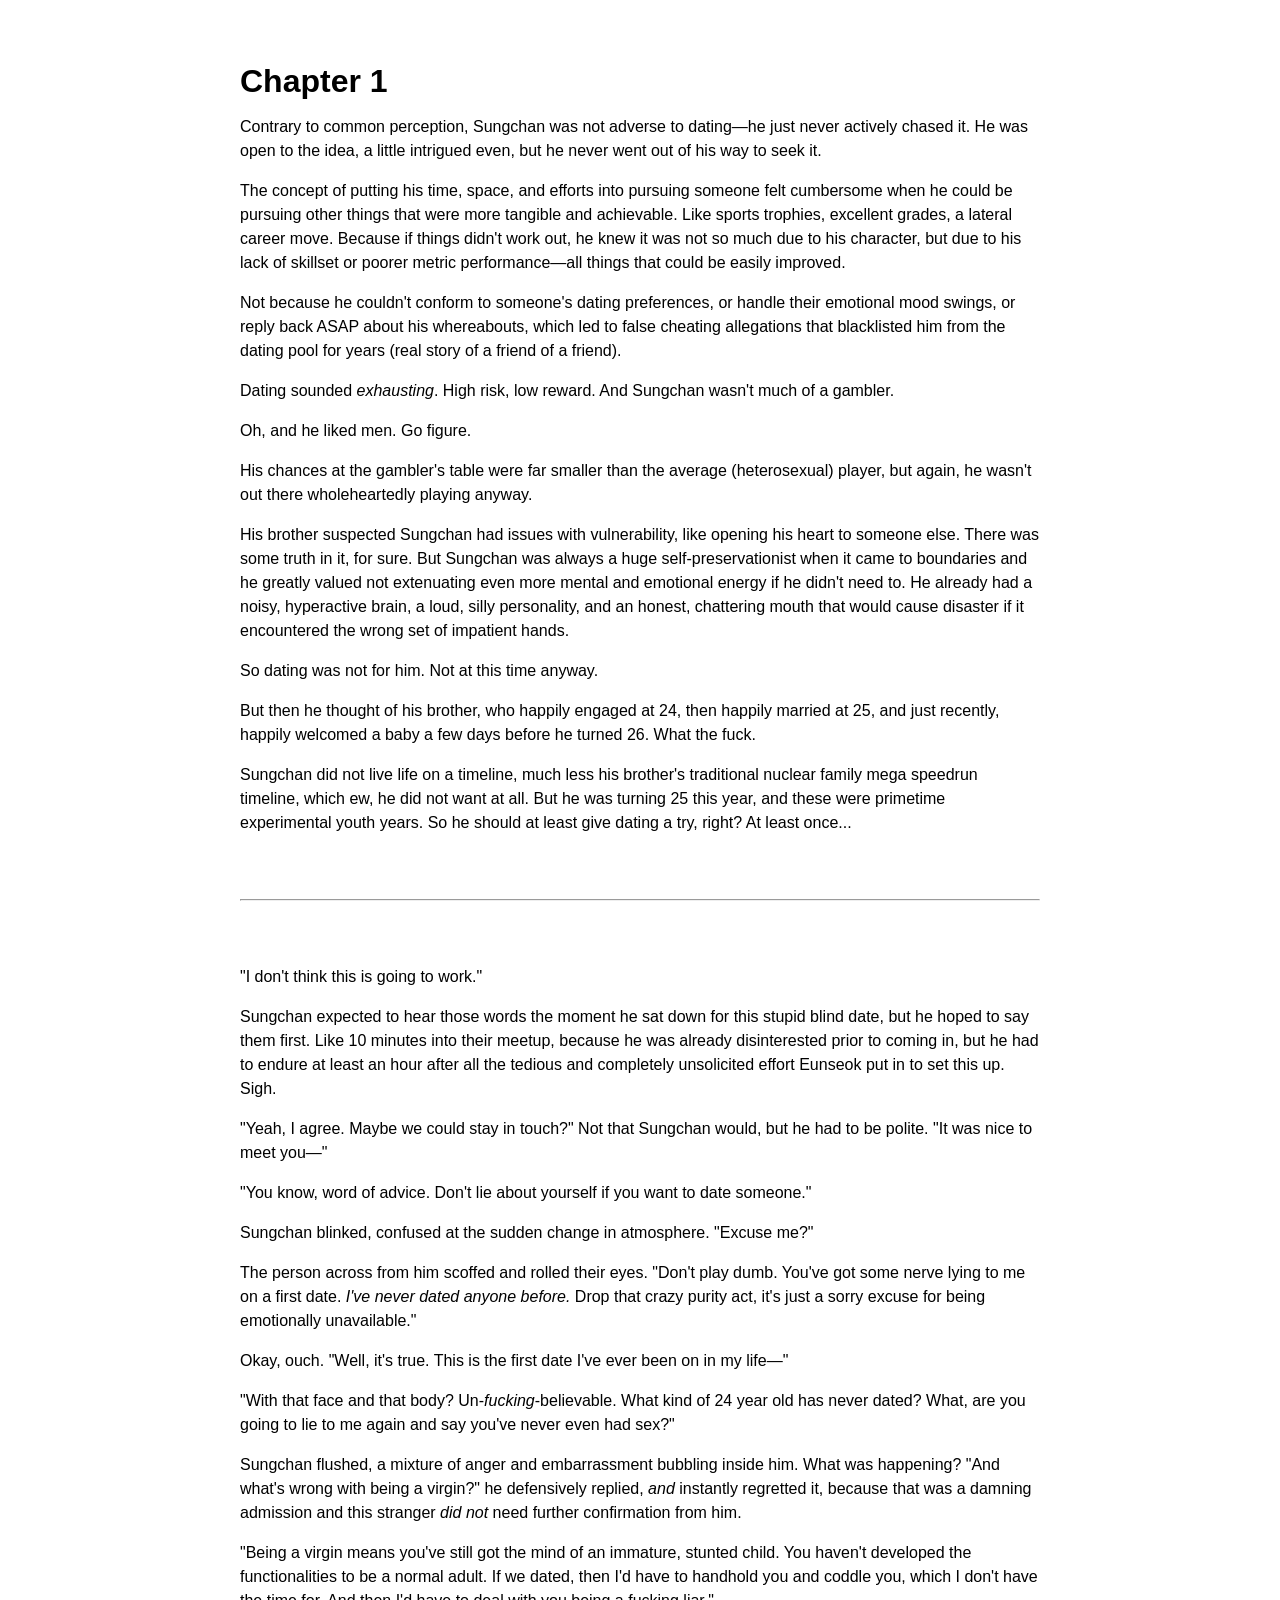
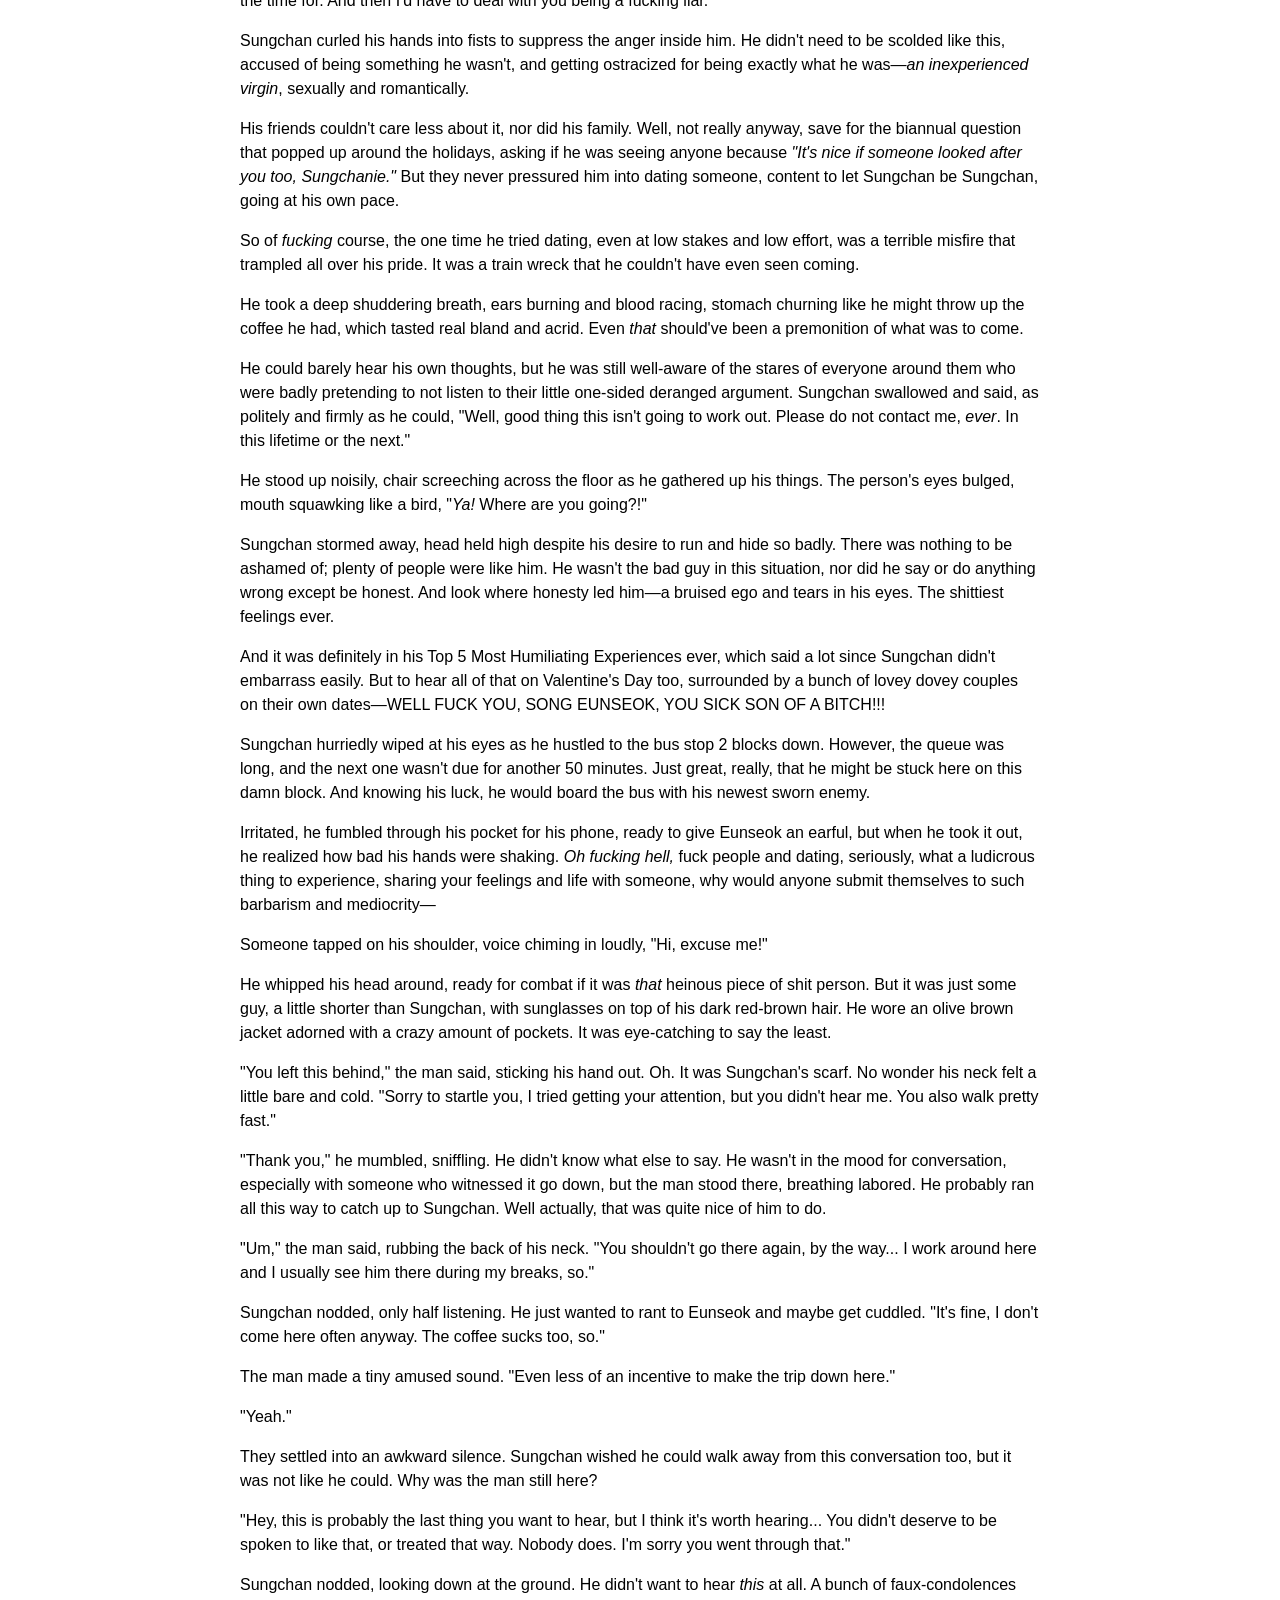
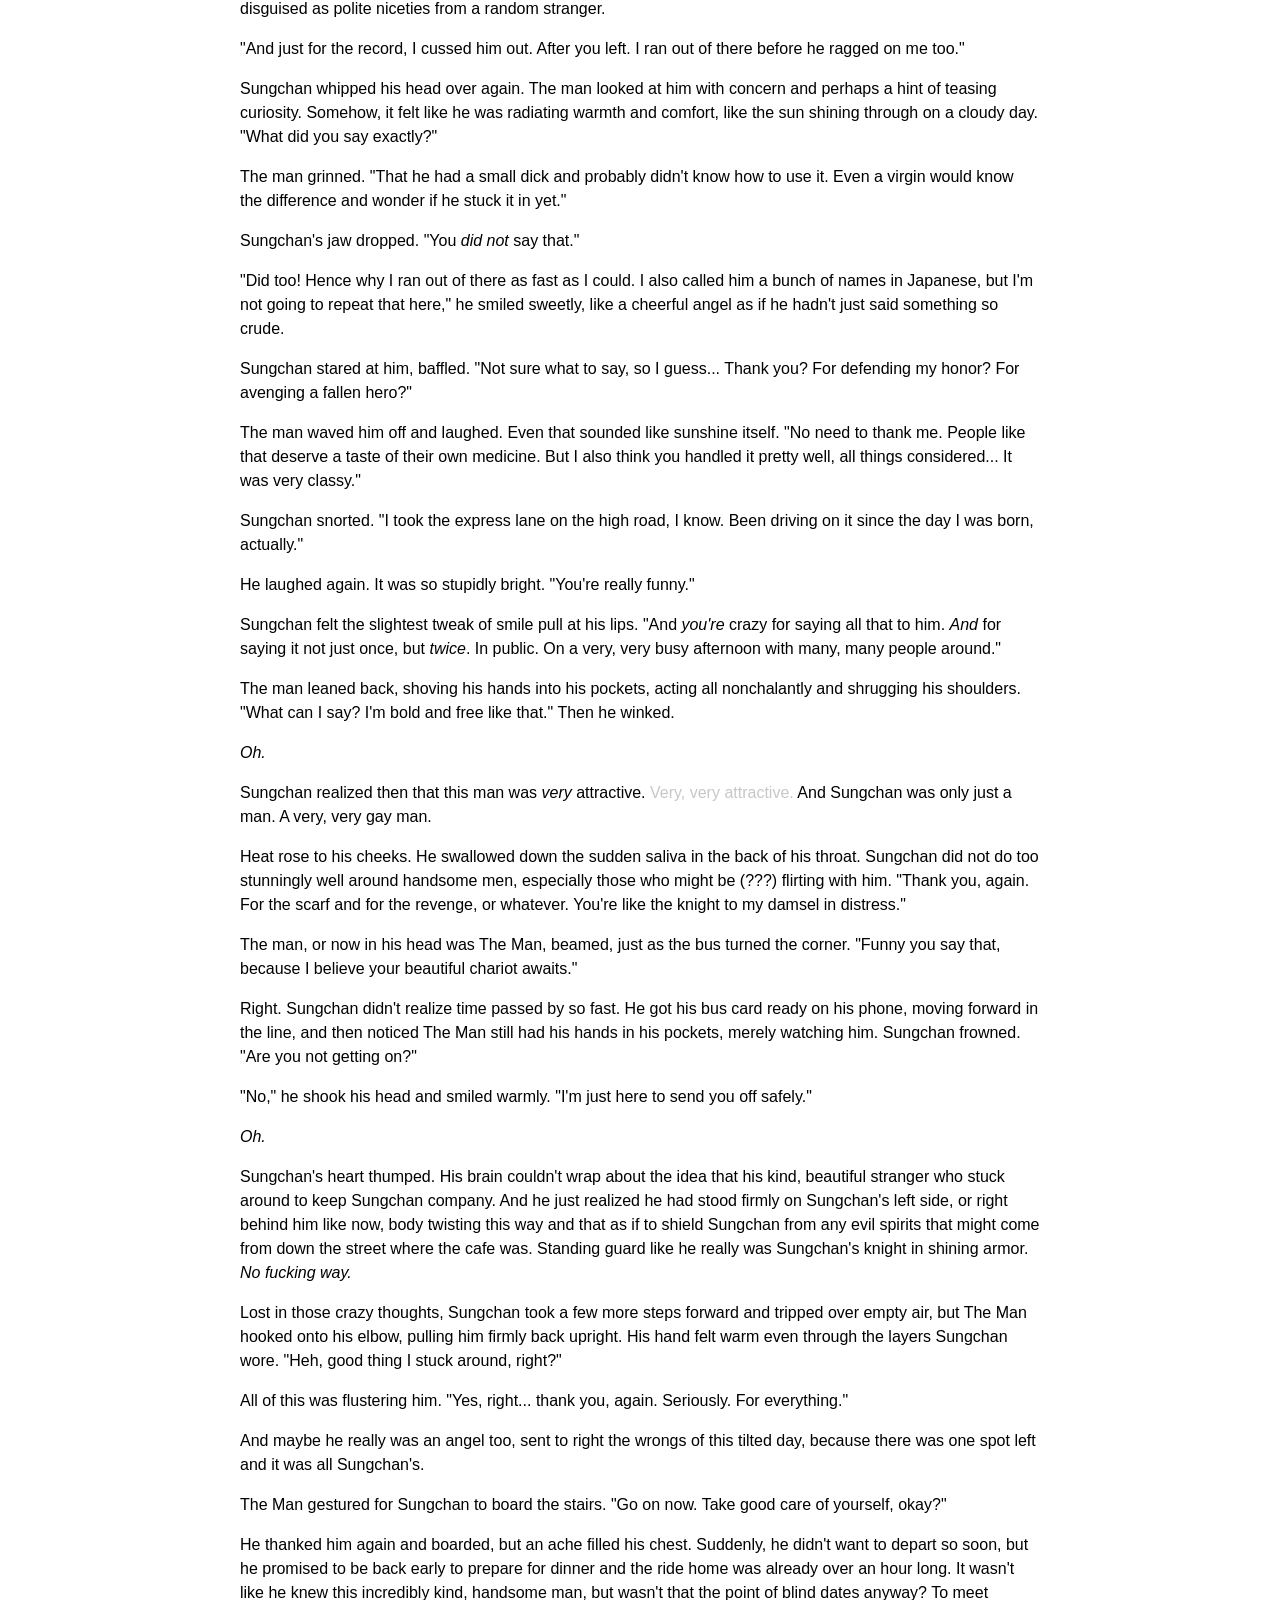
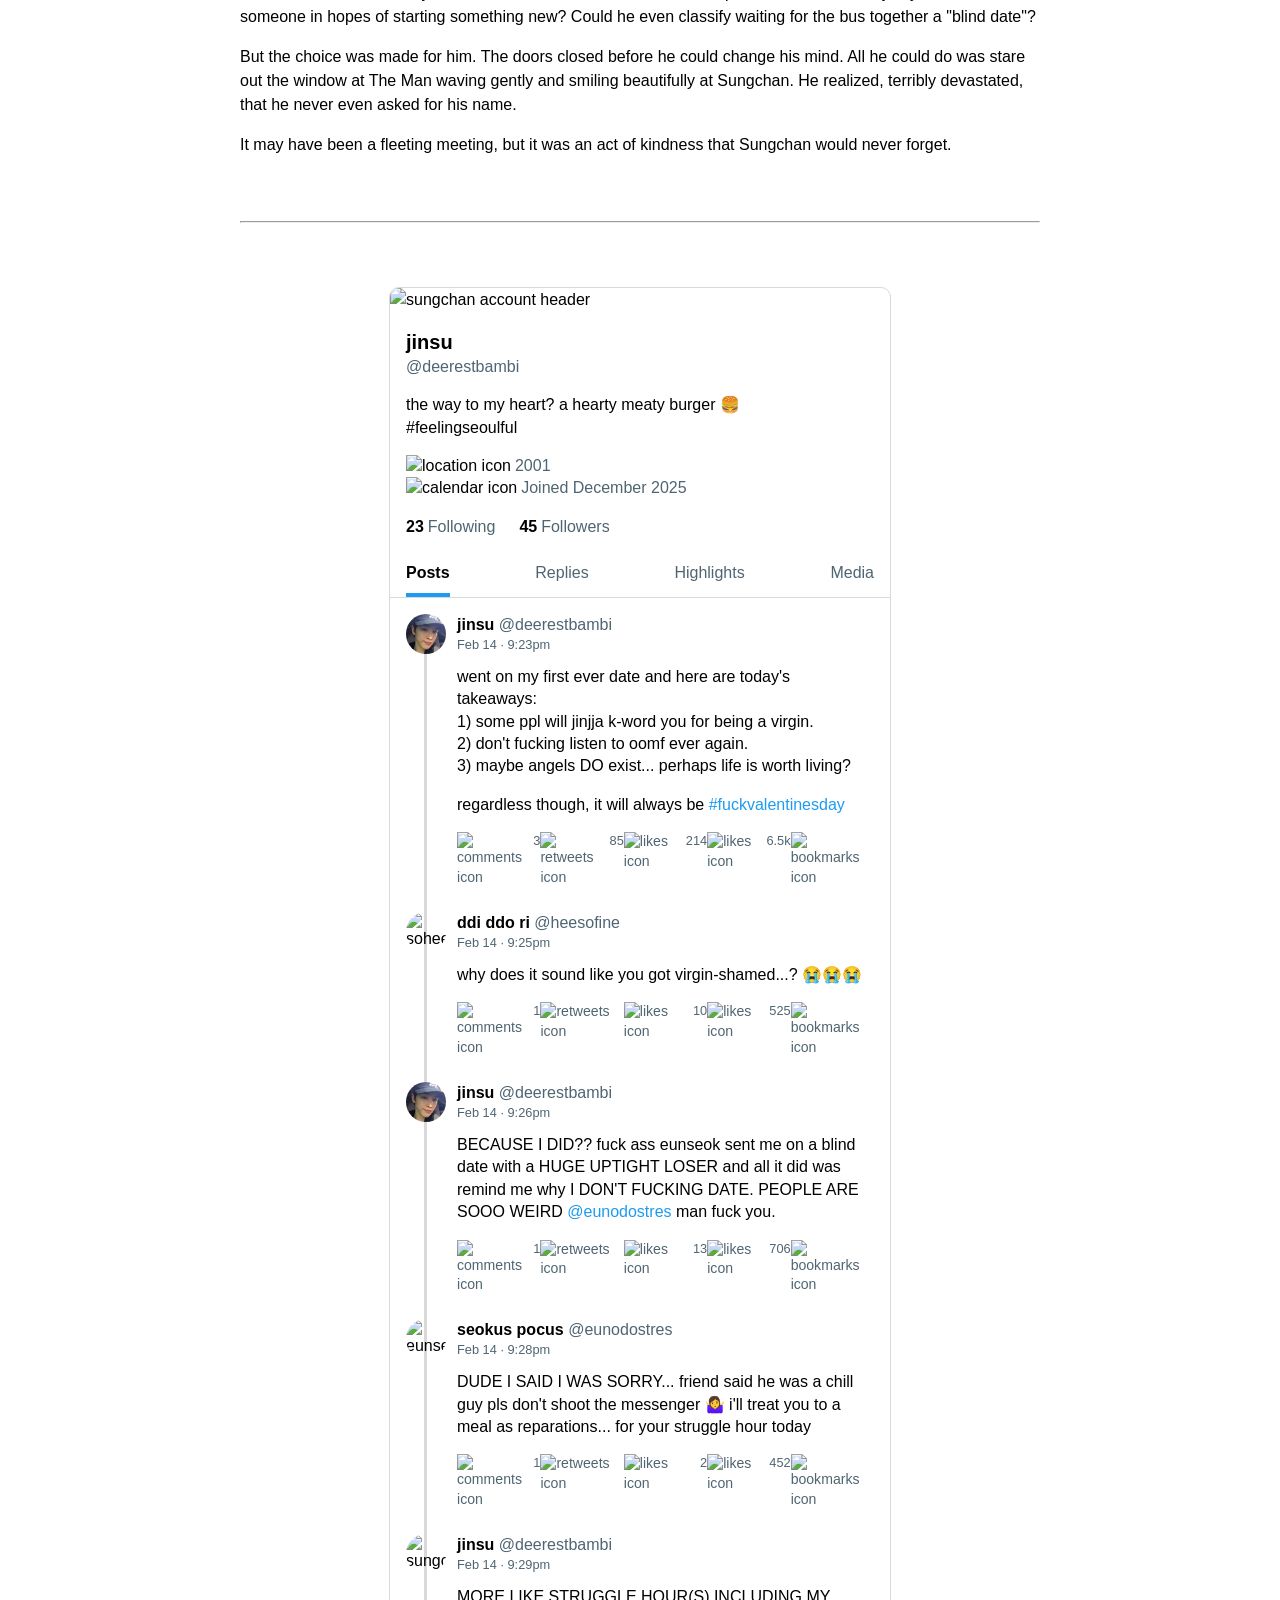
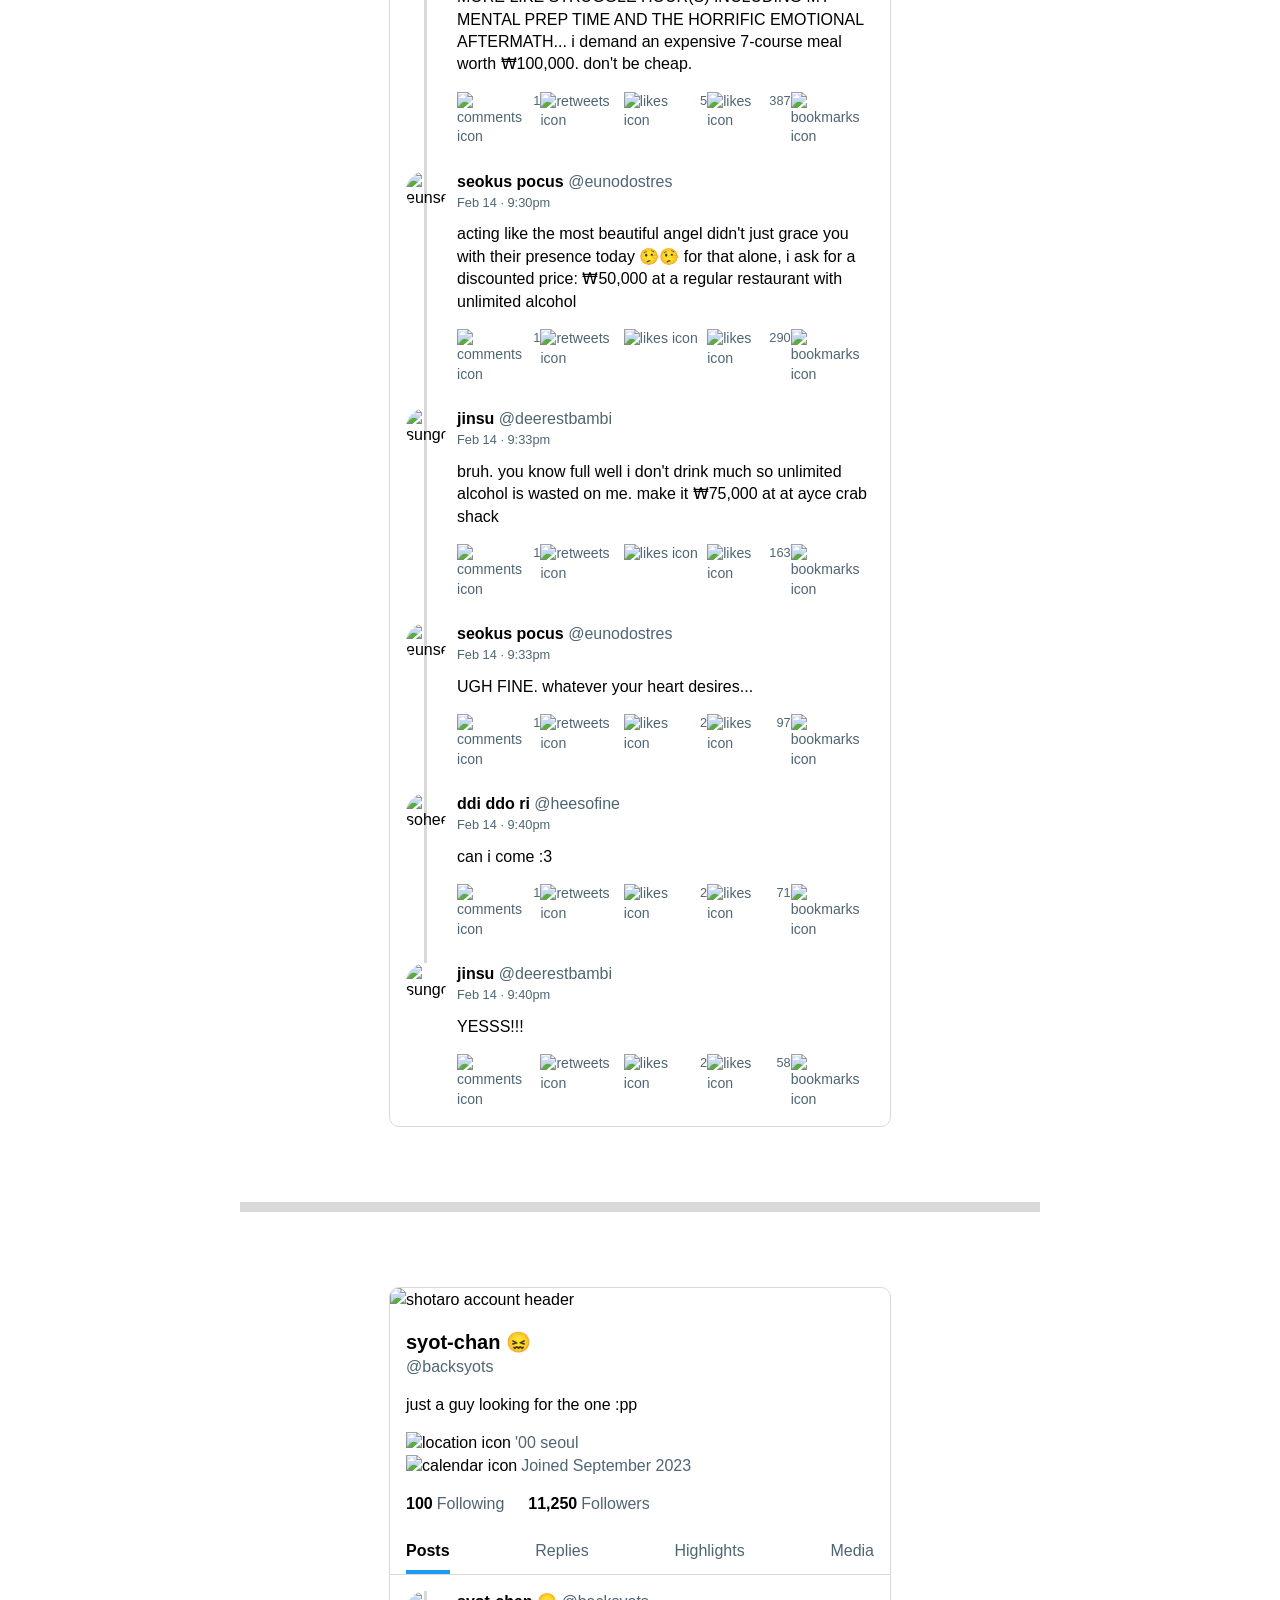
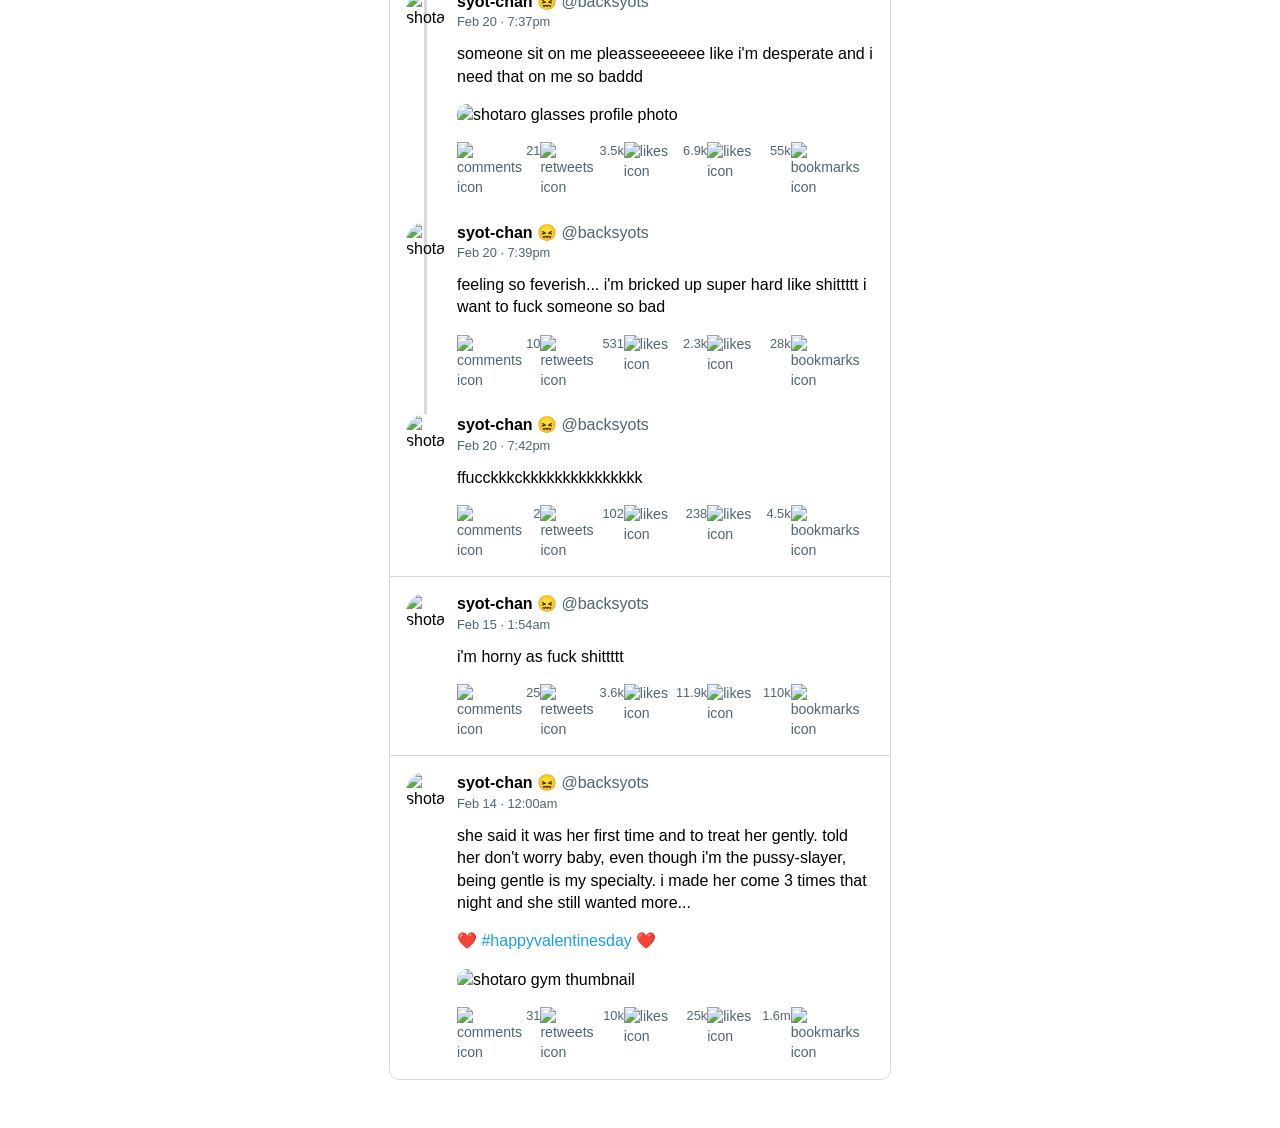
==== commit 3c1c5998: "font size update" ====
--- a/index.html
+++ b/index.html
@@ -224,7 +224,7 @@
         </div>
         
         <div class="tweet_text">
-          <p>DUDE I SAID I WAS SORRY... coworker said he was a chill guy pls don't shoot the messenger 🤷‍♀️ i'll treat you to a meal as reparations... for your struggle hour today</p>
+          <p>DUDE I SAID I WAS SORRY... friend said he was a chill guy pls don't shoot the messenger 🤷‍♀️ i'll treat you to a meal as reparations... for your struggle hour today</p>
         </div>
         <div class="tweet_footer">
           <div class="row">
--- a/stylesheet_v4.css
+++ b/stylesheet_v4.css
@@ -23,7 +23,7 @@
 .icon {
   height: 1.2em;
   width: auto;
-  margin-right: 6px !important;
+  margin-right: 4px !important;
 }
 
 .displayname {
@@ -38,7 +38,7 @@
 
 .date,
 .tweet_footer {
-  font-size: 0.85em;
+  font-size: 0.8em;
 }
 .color--lightgrey {
   color: #d9d9d9;
@@ -53,7 +53,7 @@
 }
 
 .font--smaller {
-  font-size: 0.85em;
+  font-size: 0.8em;
 }
 
 .font--larger {
@@ -172,7 +172,7 @@
 
 .tweet_replyTo {
   color: #4F6572;
-  font-size: 0.85em;
+  font-size: 0.8em;
   margin-bottom: 1em !important;
 }
 
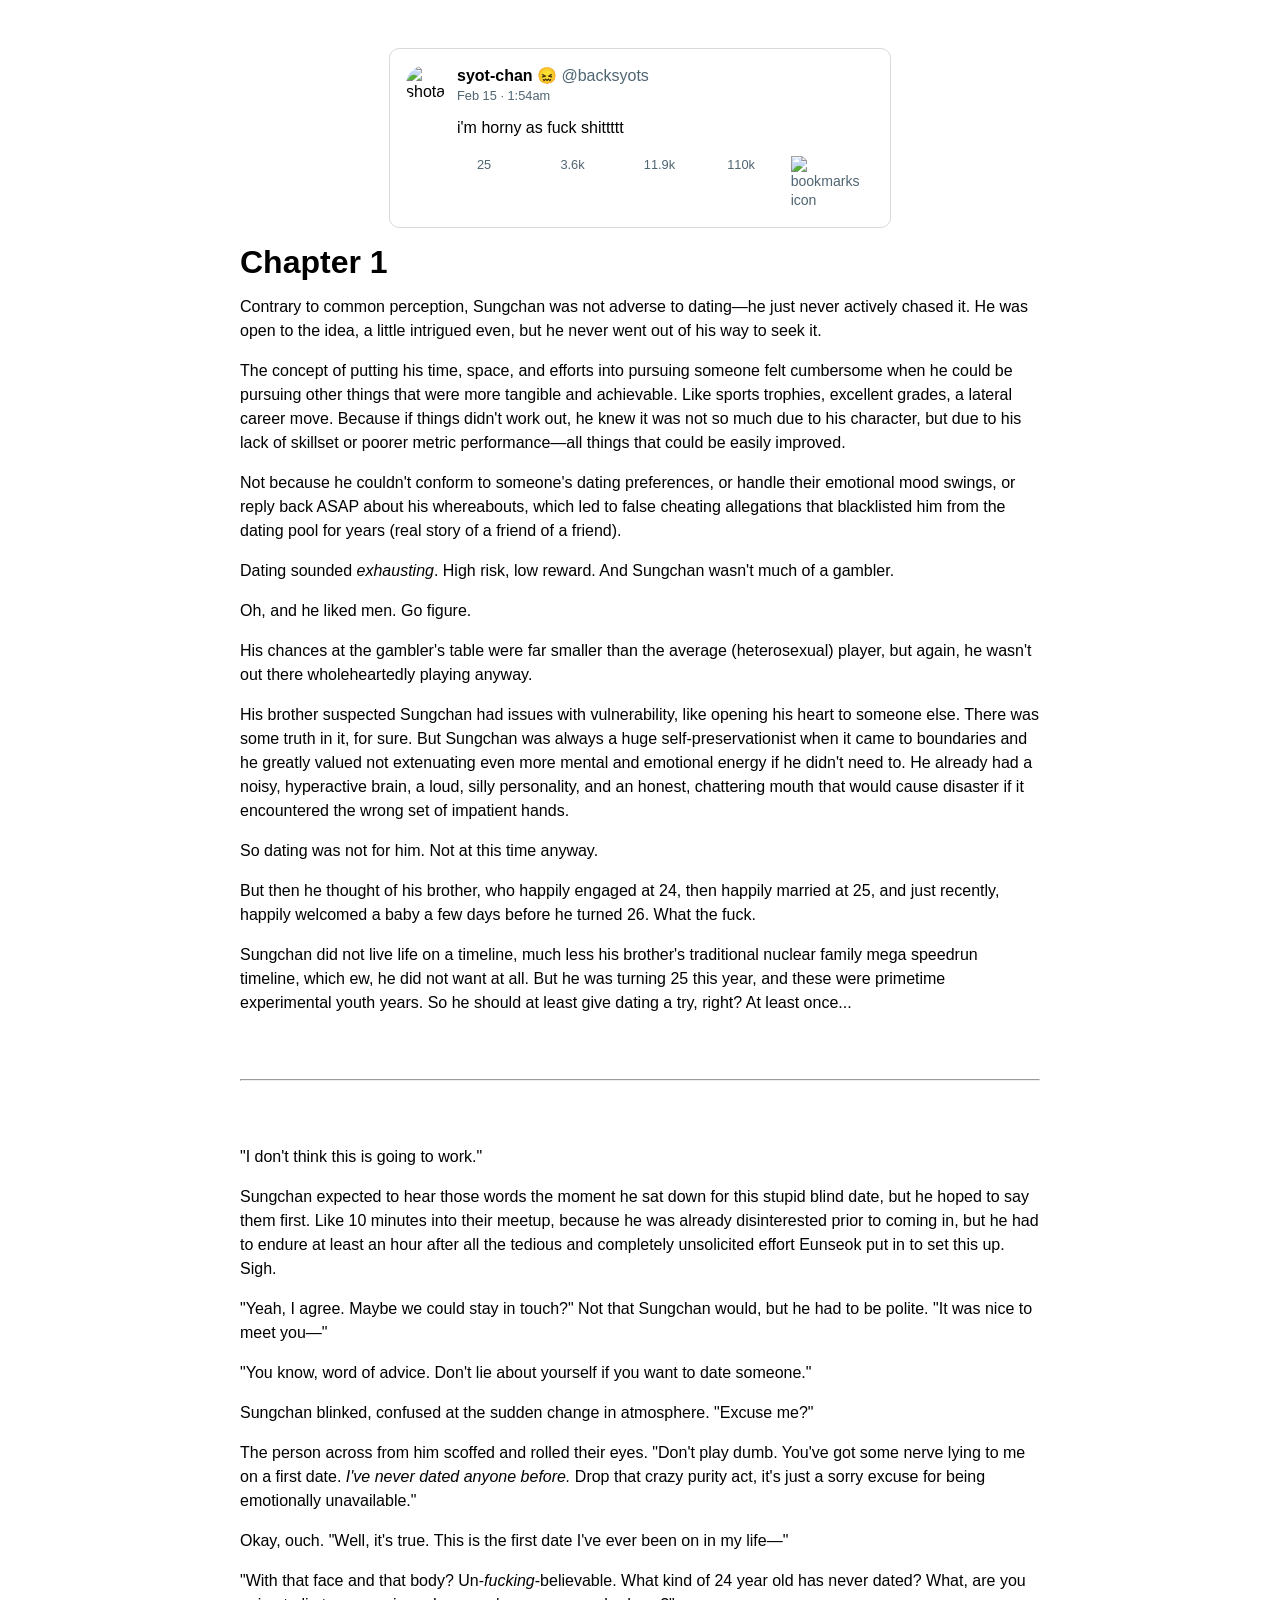
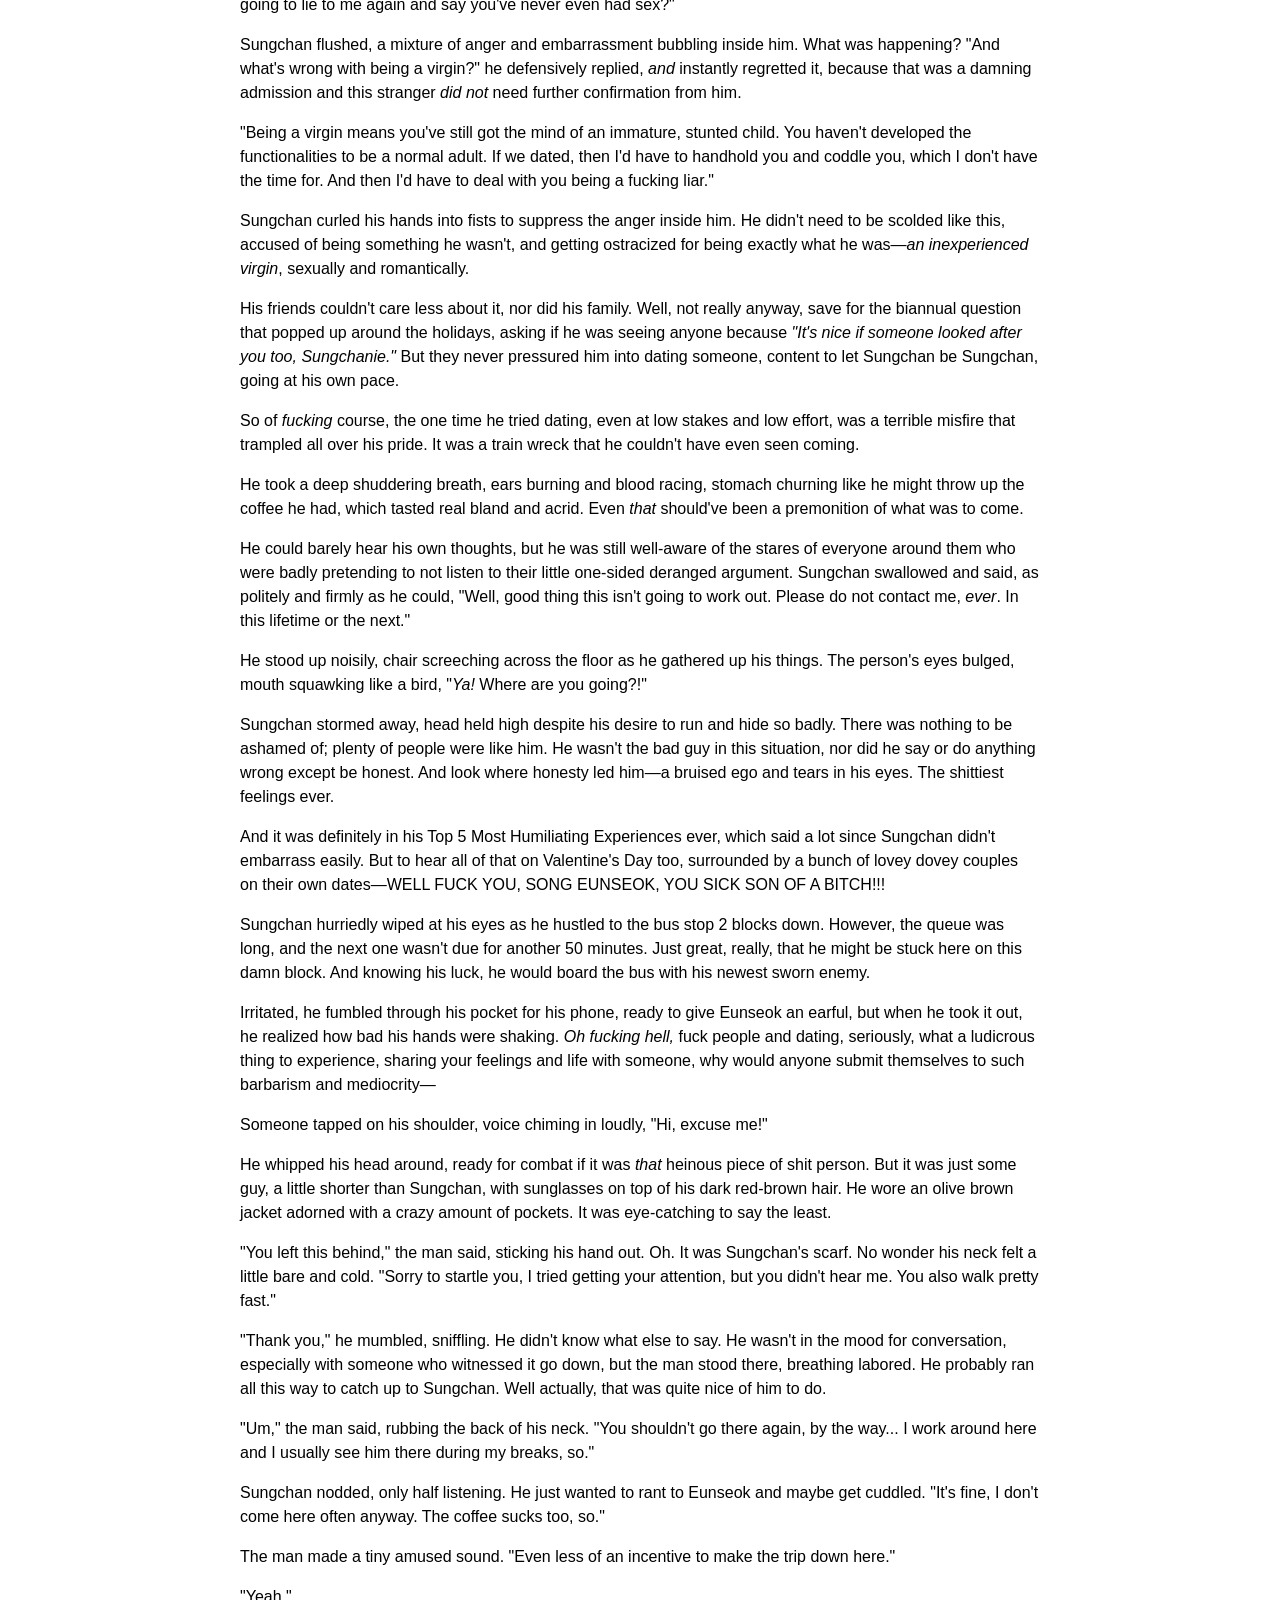
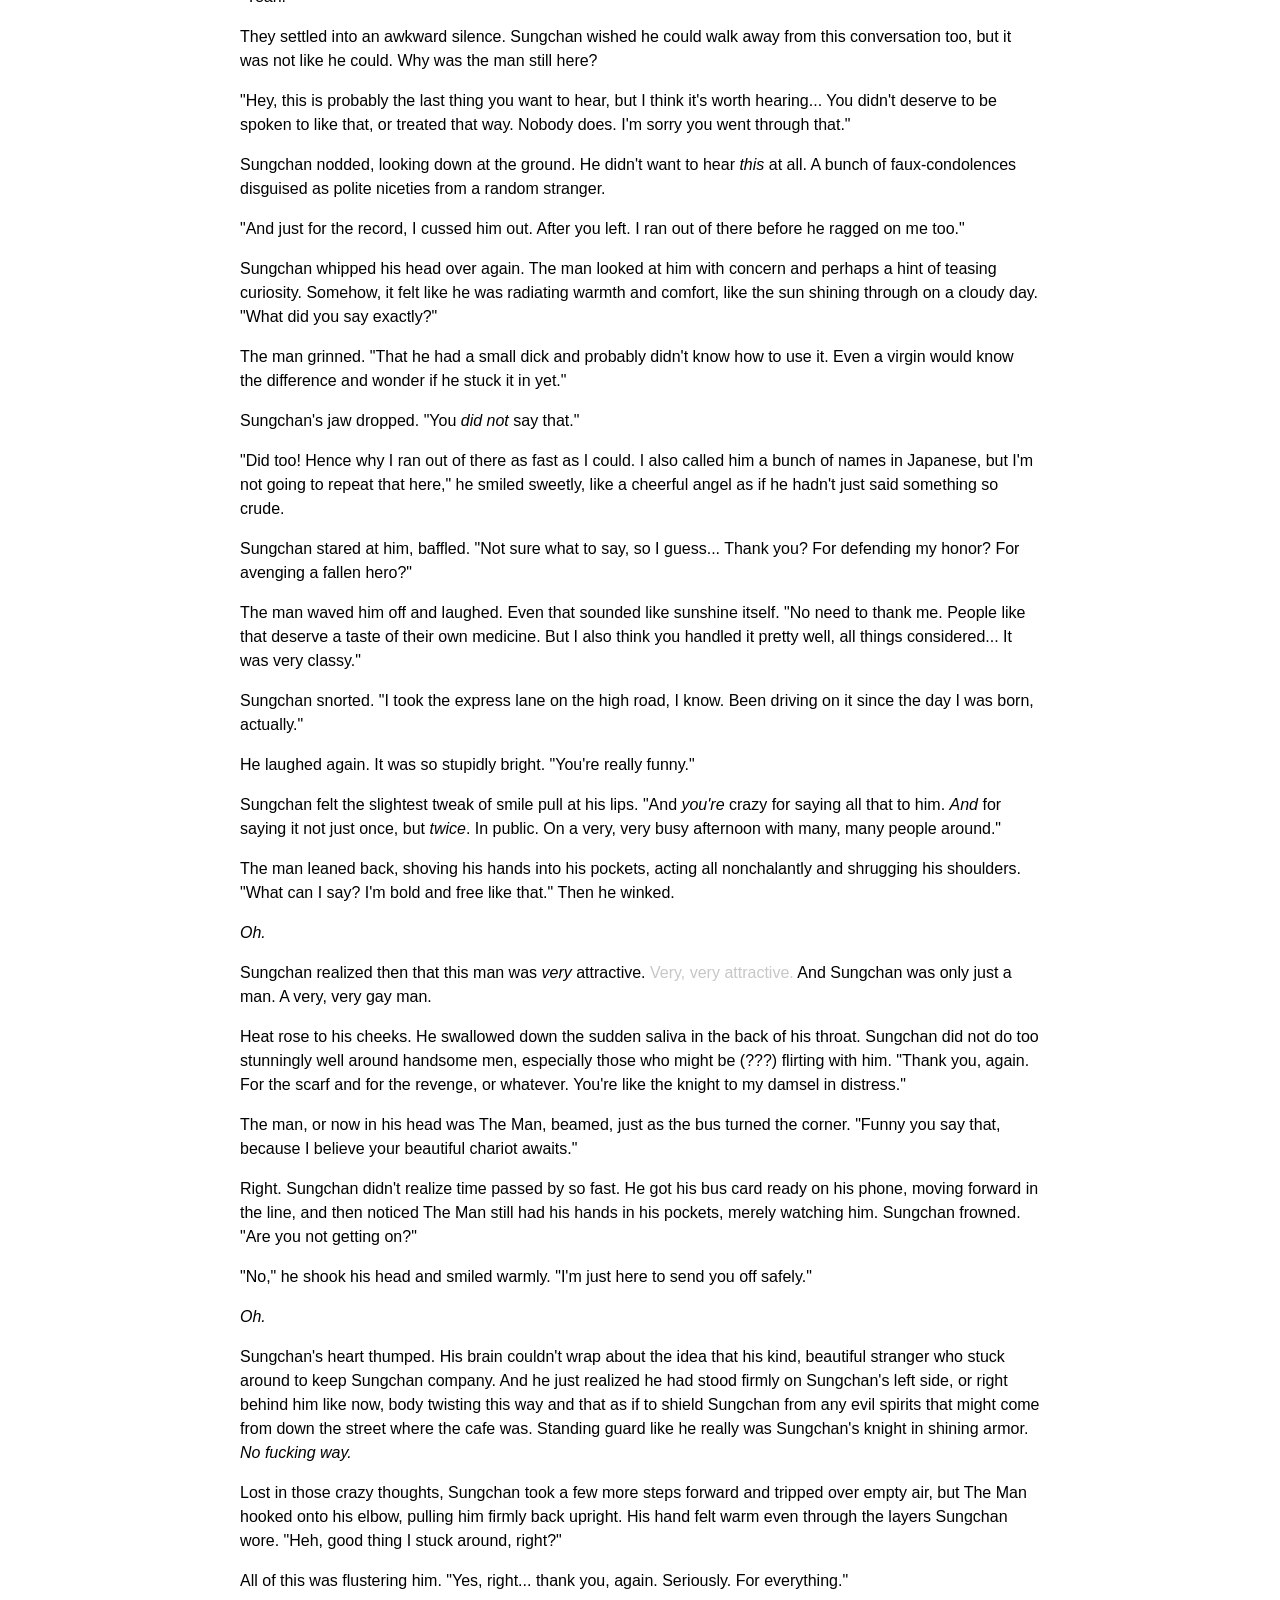
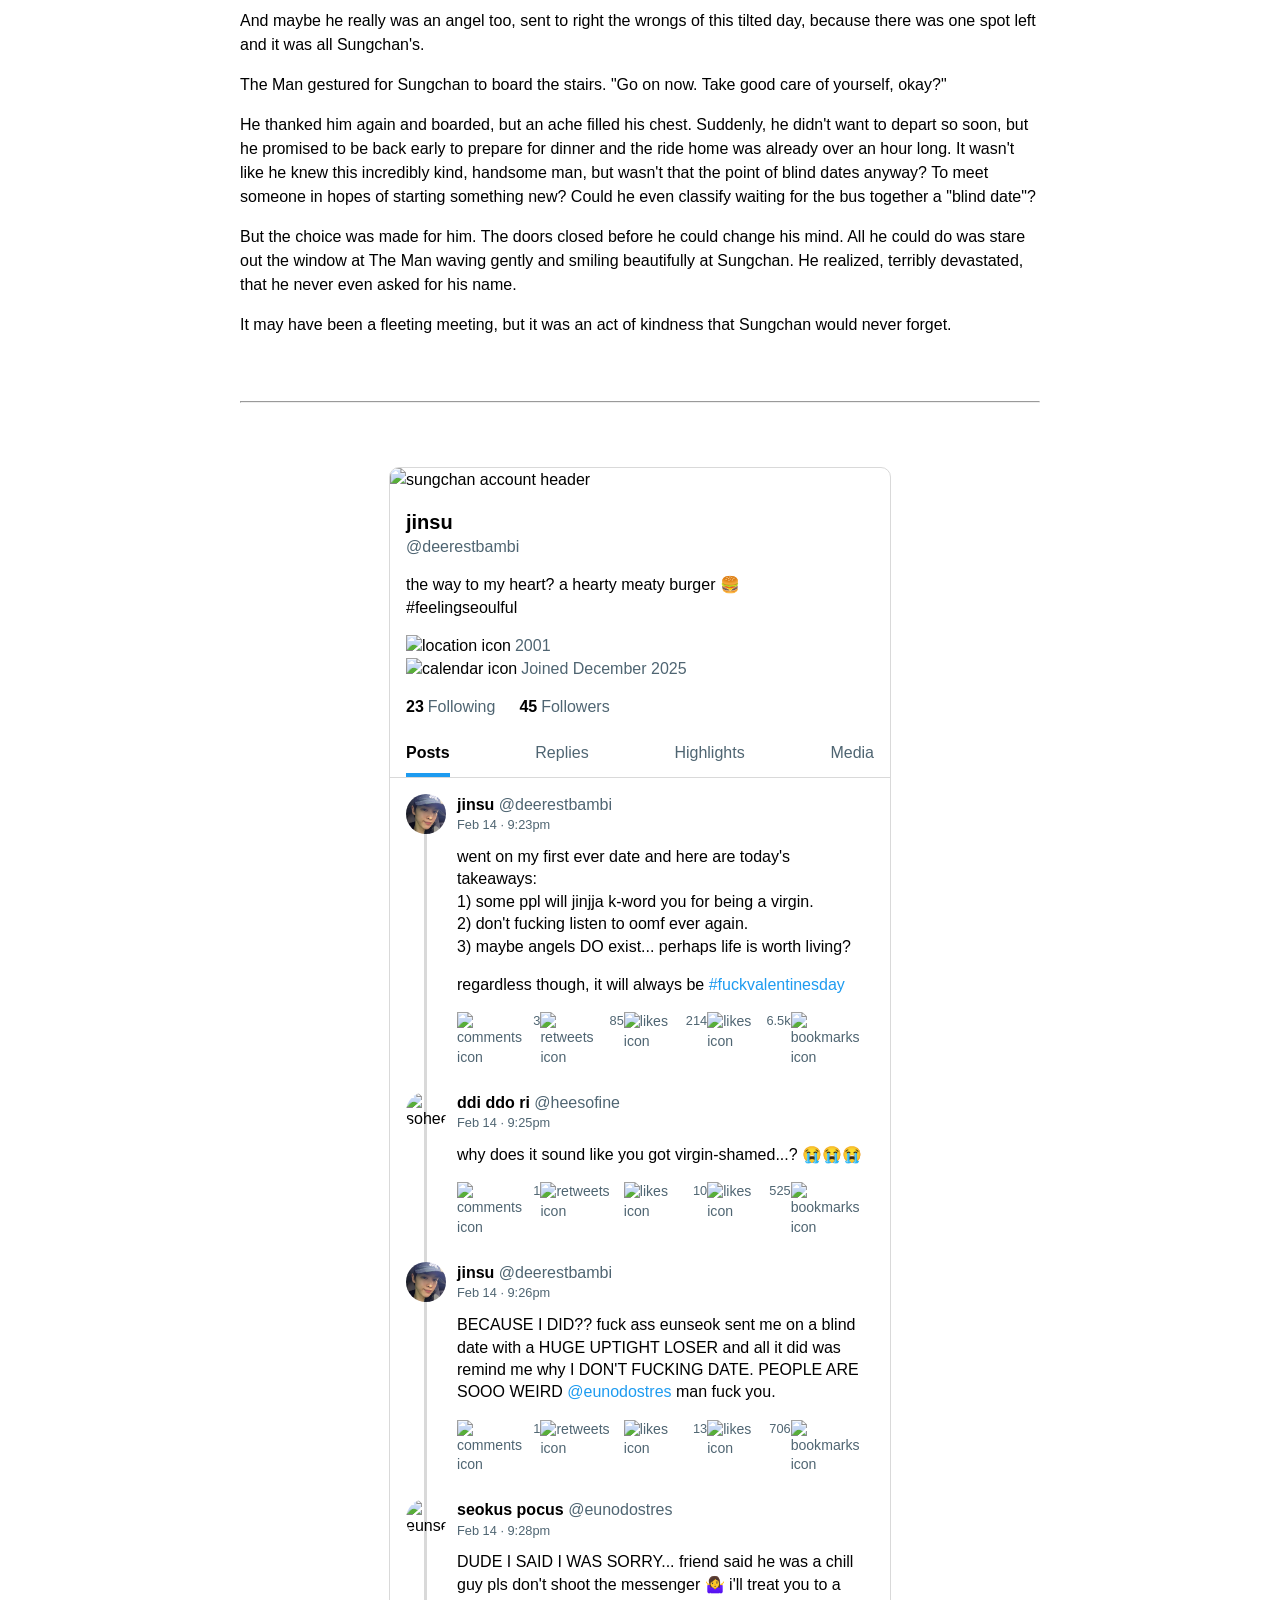
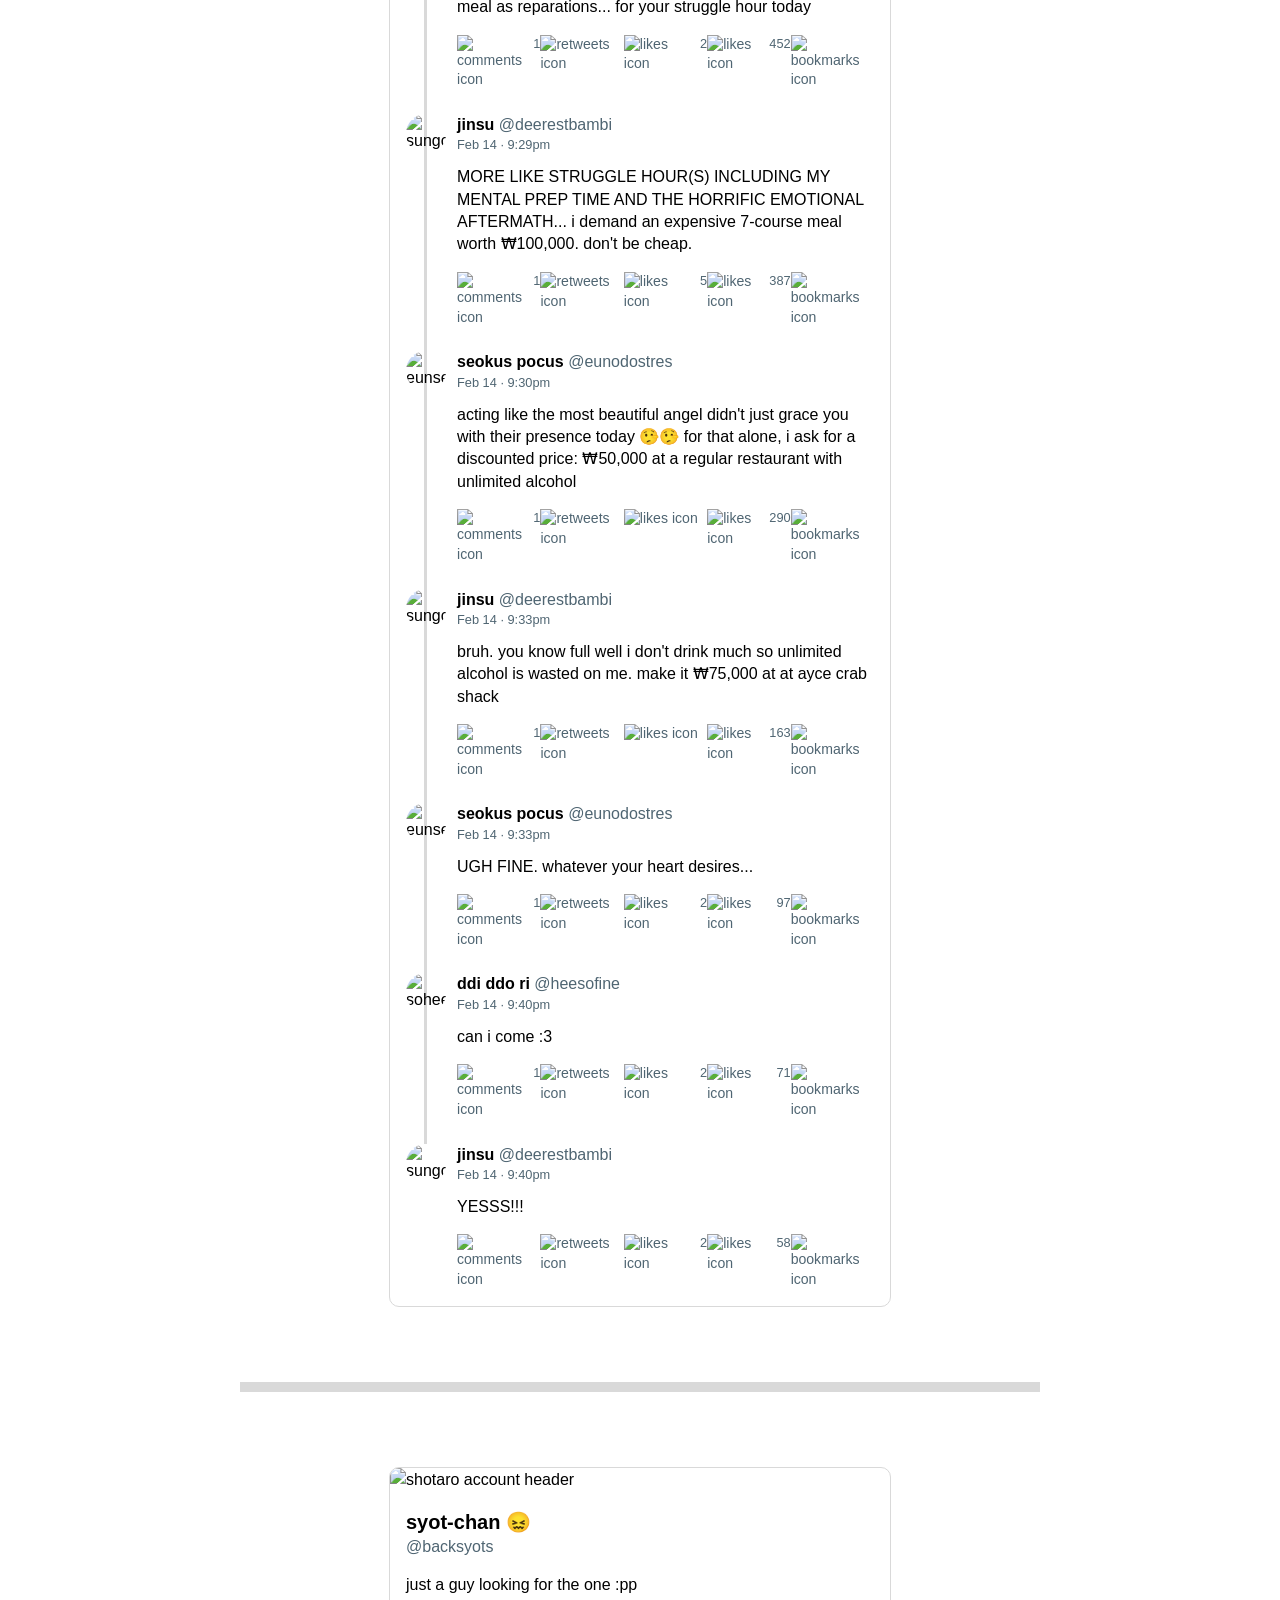
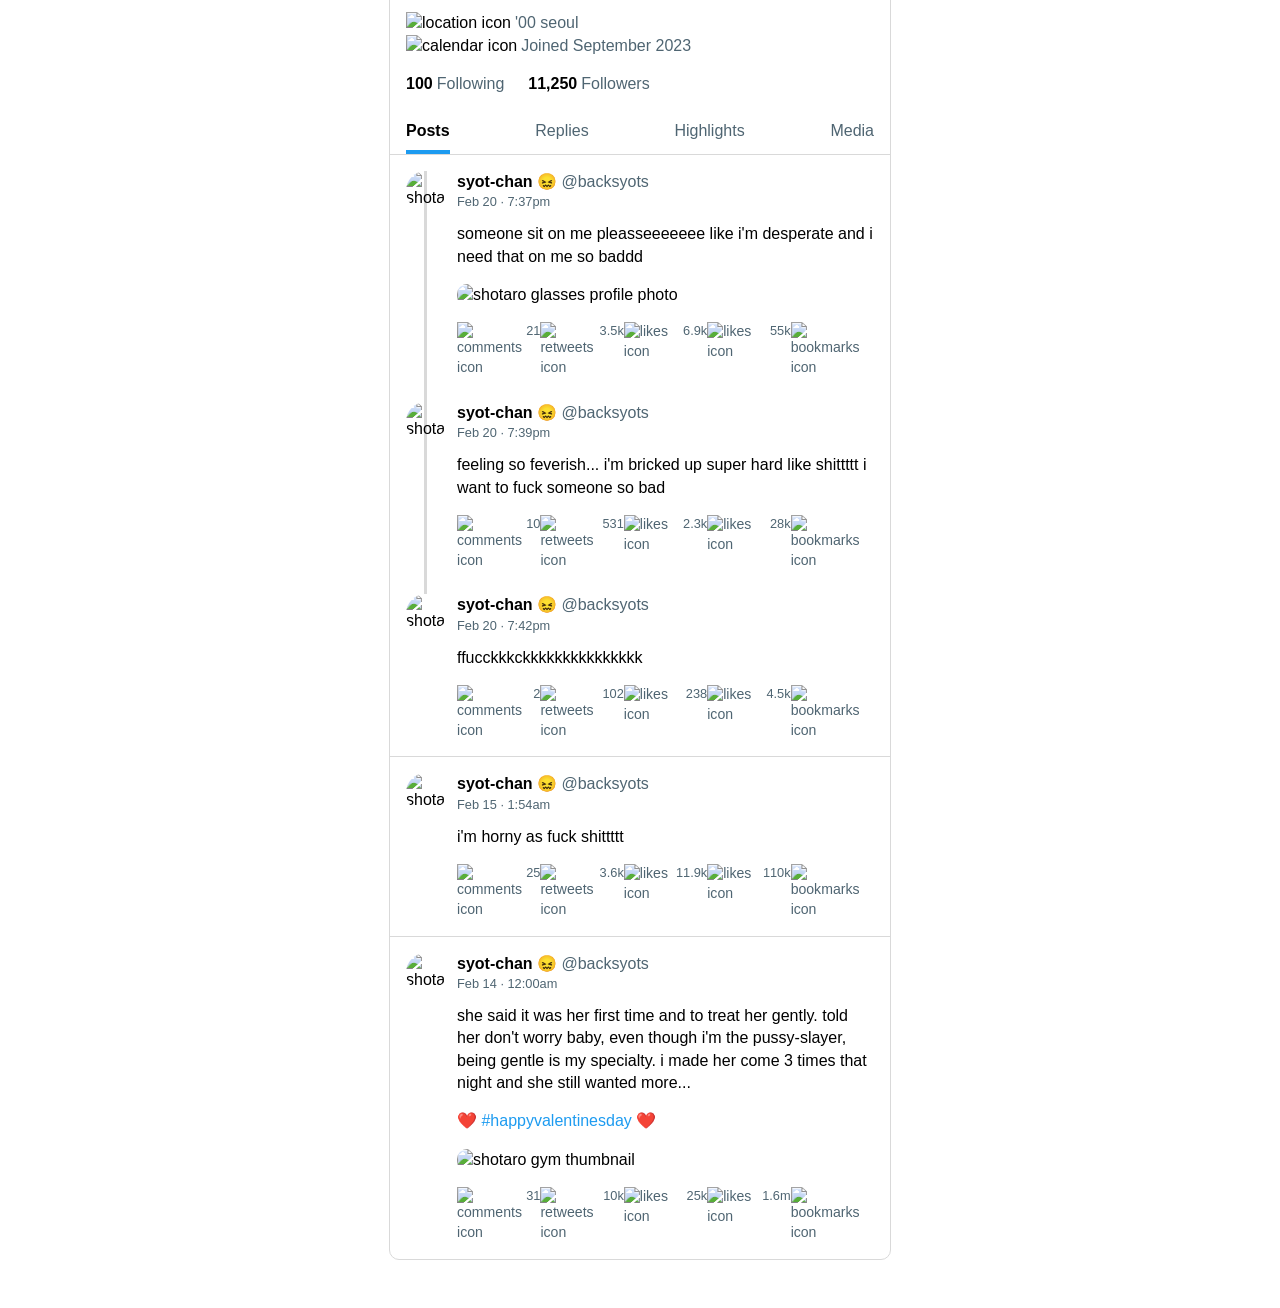
==== commit 5afdf1a9: "testing new footer" ====
--- a/index.html
+++ b/index.html
@@ -24,6 +24,49 @@
 </head>
 
 <body>
+<div class="wrapper">
+      <!-- tweet -->
+    <div class="container_box">
+      <!-- tweet profile photo -->
+      <p> 
+        <img class="profile_photo" src="https://images.squidge.org/images/2026/09/26/pfp_shotaro.png" alt="shotaro glasses profile photo">
+      </p>
+      <!-- tweet content -->
+      <div class="tweet_content">
+        <div class="tweet_userInfo">
+          <p>
+            <span class="displayname">syot-chan 😖 </span>
+            <span class="username">@backsyots</span>
+          </p>
+          <p class="date">Feb 15 · 1:54am</p>
+        </div>
+          <p class="tweet_text">
+            i'm horny as fuck shittttt
+          </p>
+          <div class="tweet_footer icons-test">
+            <div class="row">
+              <p> <span class="icon--comments"></p> <p>25</p>
+            </div>
+            <div class="row">
+                           <p> <span class="icon--retweets"></p> <p>3.6k</p>
+            </div>
+            <div class="row">
+                            <p> <span class="icon--likes"></p> <p>11.9k</p>
+            </div>
+            <div class="row">
+            <p> <span class="icon--views"></p> <p>110k</p>
+            </div>
+            <div class="row tweet_footer--last">
+              <p> <img class="icon" src="https://images.squidge.org/images/2026/09/26/icon_bookmark-unsaved.png" alt="bookmarks icon"/></p>
+            </div>
+      </div>
+      </div>
+    </div>
+
+</div>
+
+
+
   <h1> Chapter 1</h1>
 <!-- writing-->
 <div>
@@ -33,7 +76,9 @@
 <hr>
 
 <!-- sungchan -->
+ 
   <div class="wrapper">
+    
   <!-- twt account -->
     <div class="account_header">
       <img src="https://images.squidge.org/images/2026/09/26/account_sungchan_header-follow.png" alt="sungchan account header"/>
--- a/stylesheet_v4.css
+++ b/stylesheet_v4.css
@@ -1,7 +1,7 @@
 body {
   max-width: 800px;
   margin: auto;
-  padding: 3em 1.5em;
+  padding: 3em 1em;
   font-family: Arial, "Open Sans", "Helvetica Neue", sans-serif;
   line-height: 1.5em;
 }
@@ -226,4 +226,34 @@
   margin: 75px 0;
   background-color: #d9d9d9;
   height: 10px;
+}
+
+.icons-test >* span {
+  width: 1rem;
+  height: 1rem;
+  background-size: 100%;
+  margin-right: 4px;
+  background-repeat: no-repeat;
+  display: inline-block;
+  vertical-align:text-top;
+}
+
+
+.icon--comments {
+  background-image: url("https://images.squidge.org/images/2026/09/26/icon_comments.png");
+}
+
+
+.icon--retweets {
+  background-image: url("https://images.squidge.org/images/2026/09/26/icon_retweets.png");
+}
+
+
+.icon--likes {
+  background-image: url("https://images.squidge.org/images/2026/09/26/icon_likes.png");
+}
+
+
+.icon--views {
+  background-image: url("https://images.squidge.org/images/2026/09/26/icon_views.png");
 }
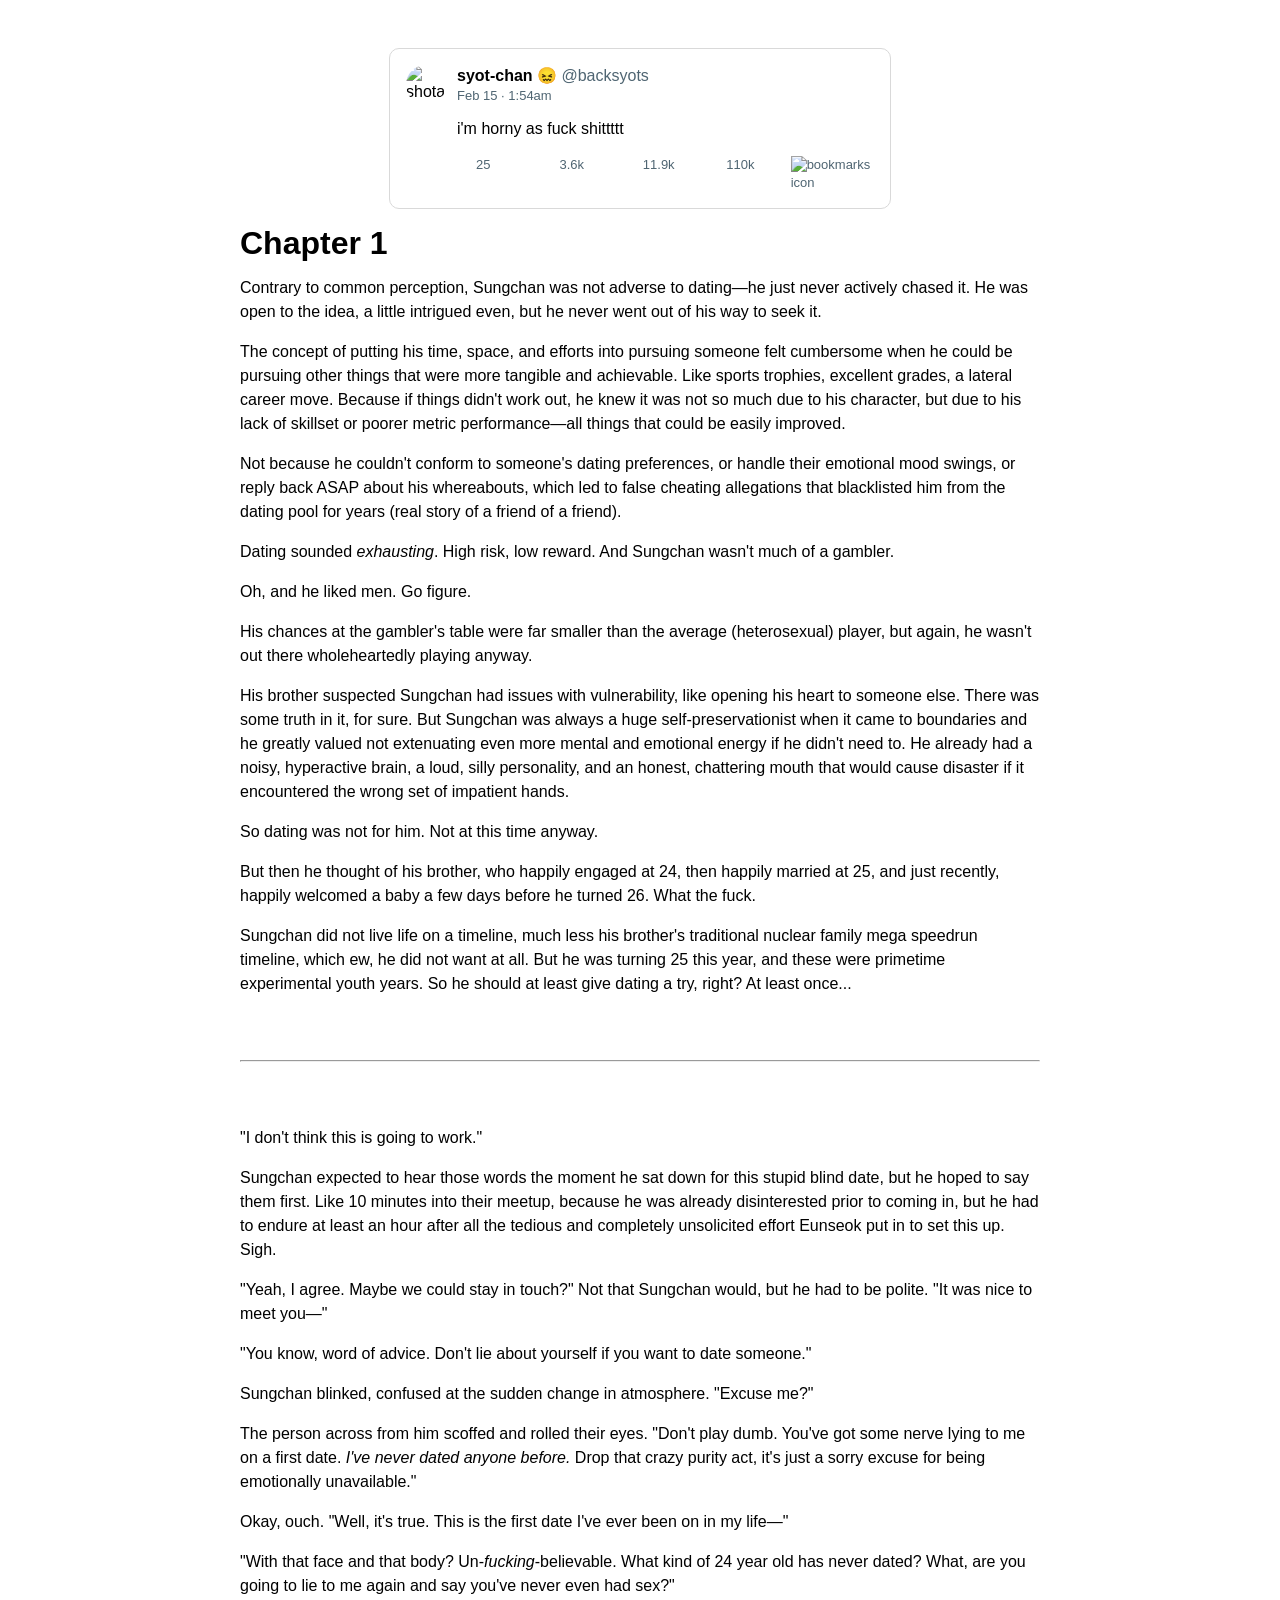
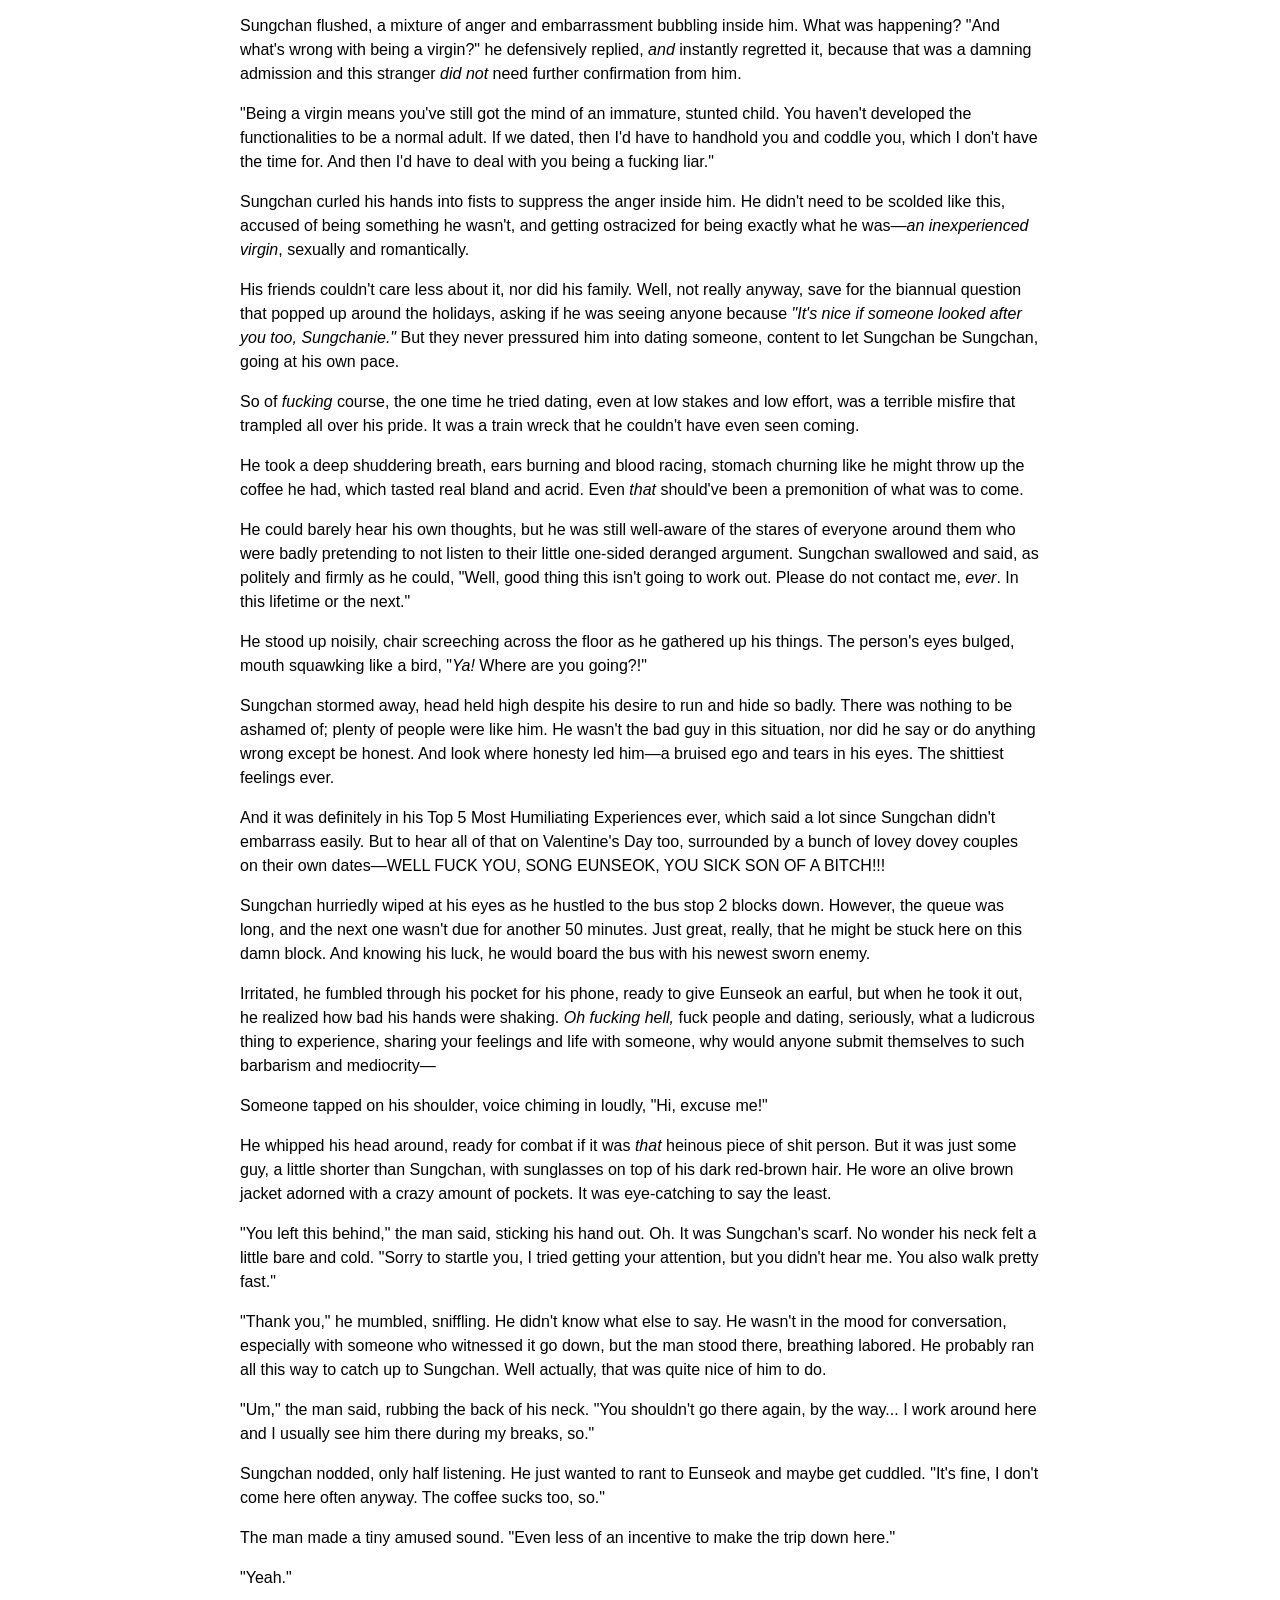
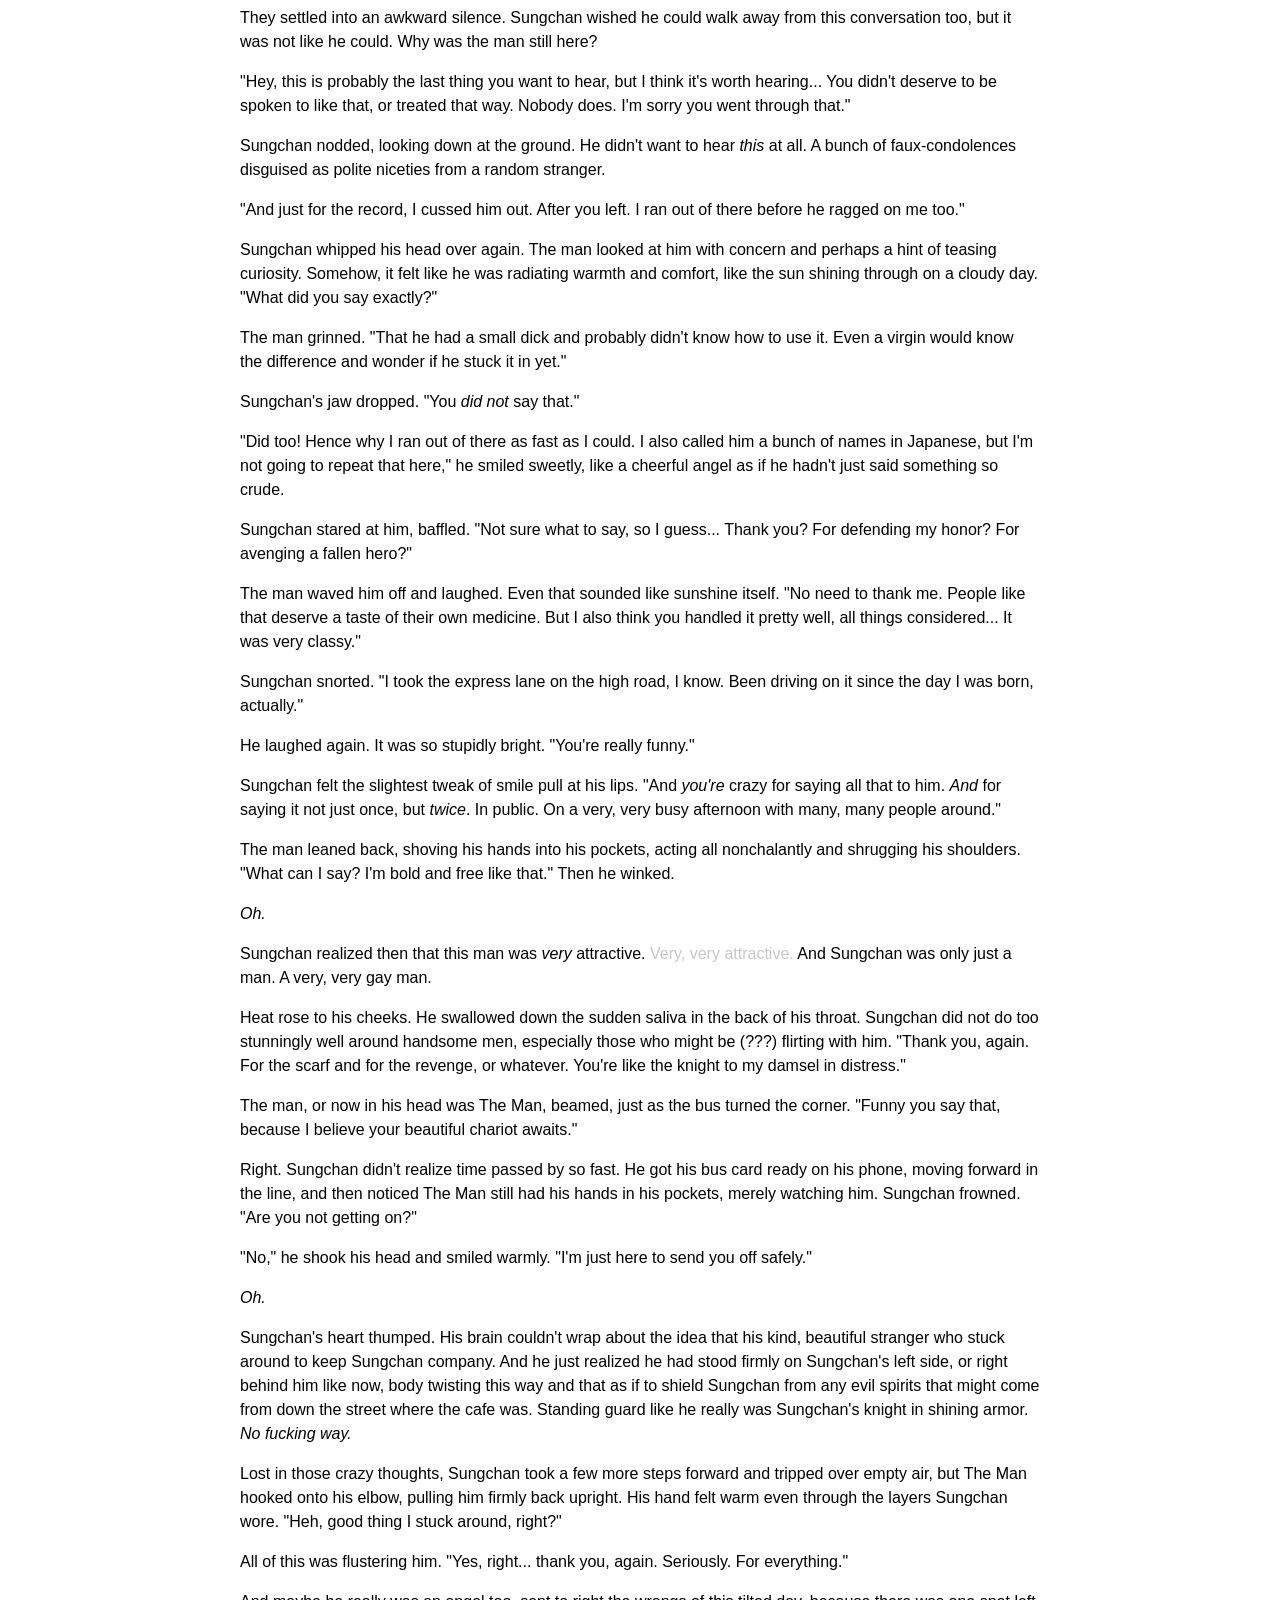
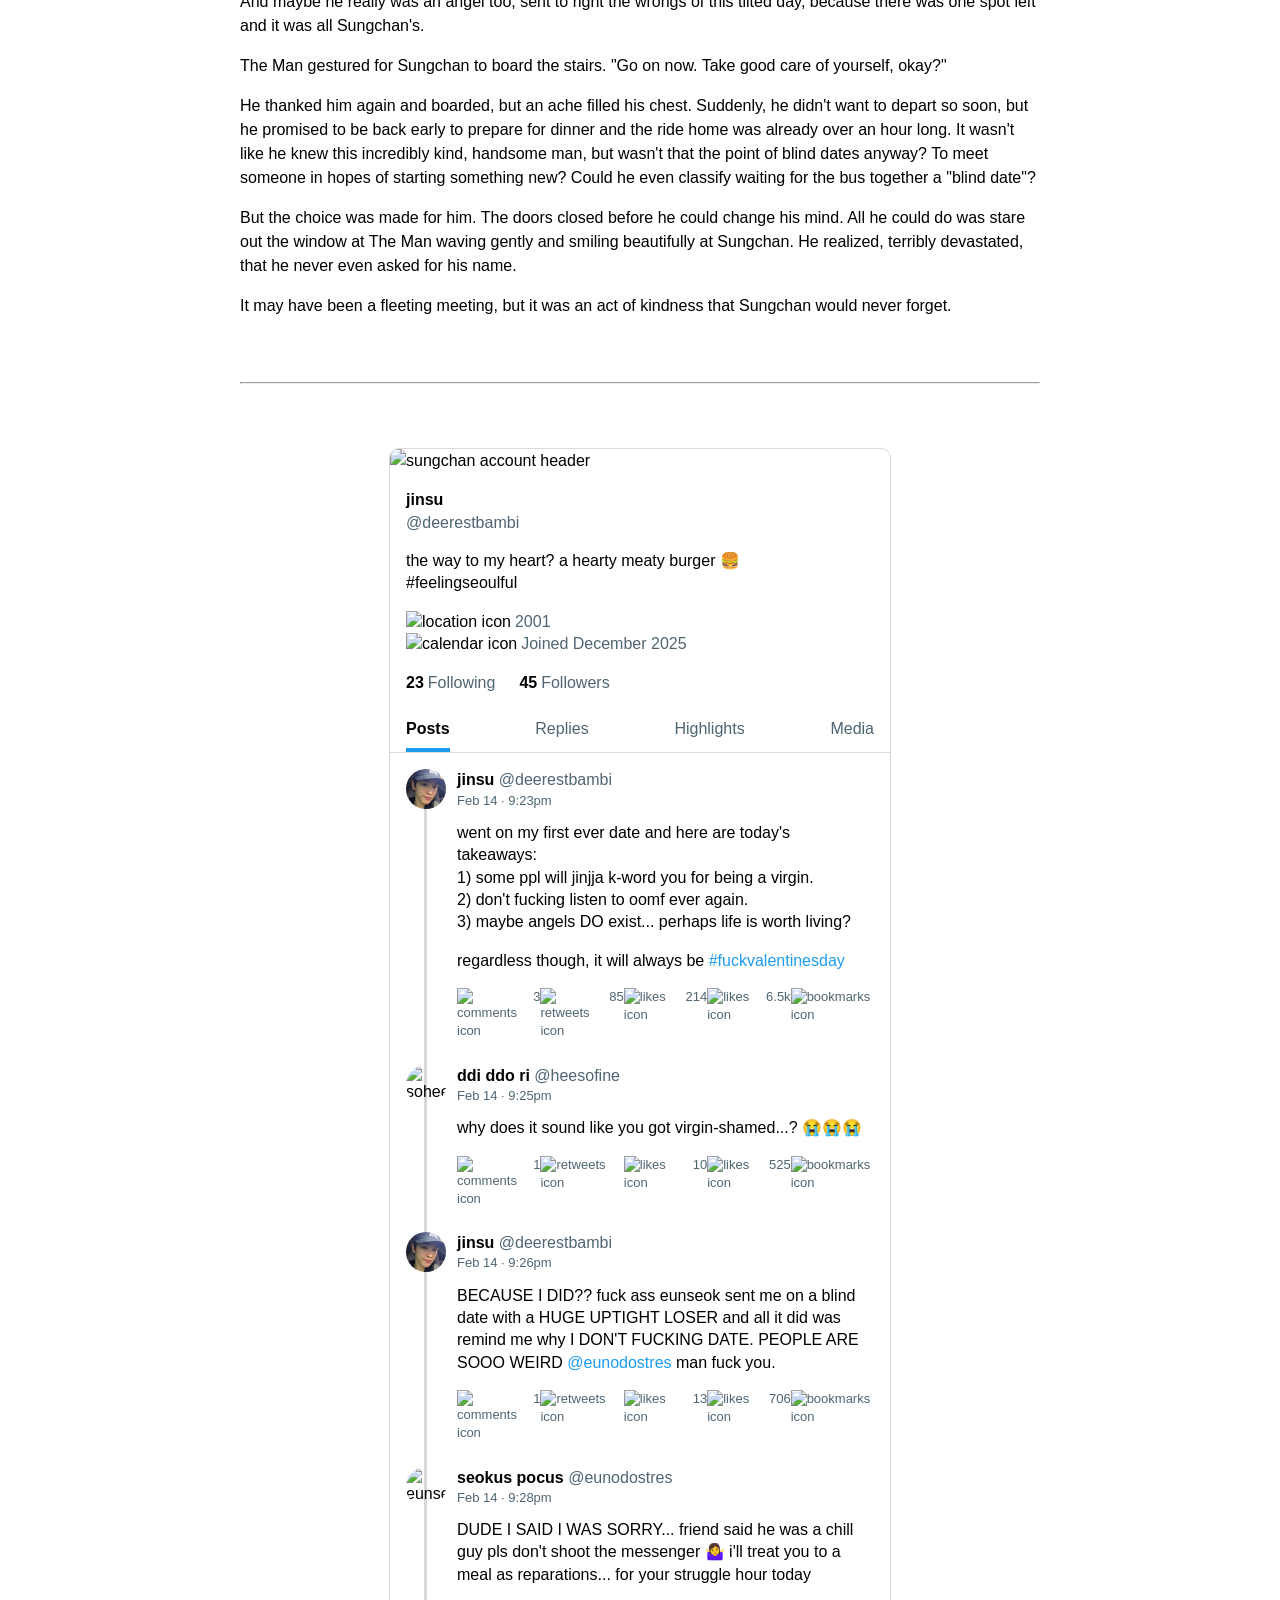
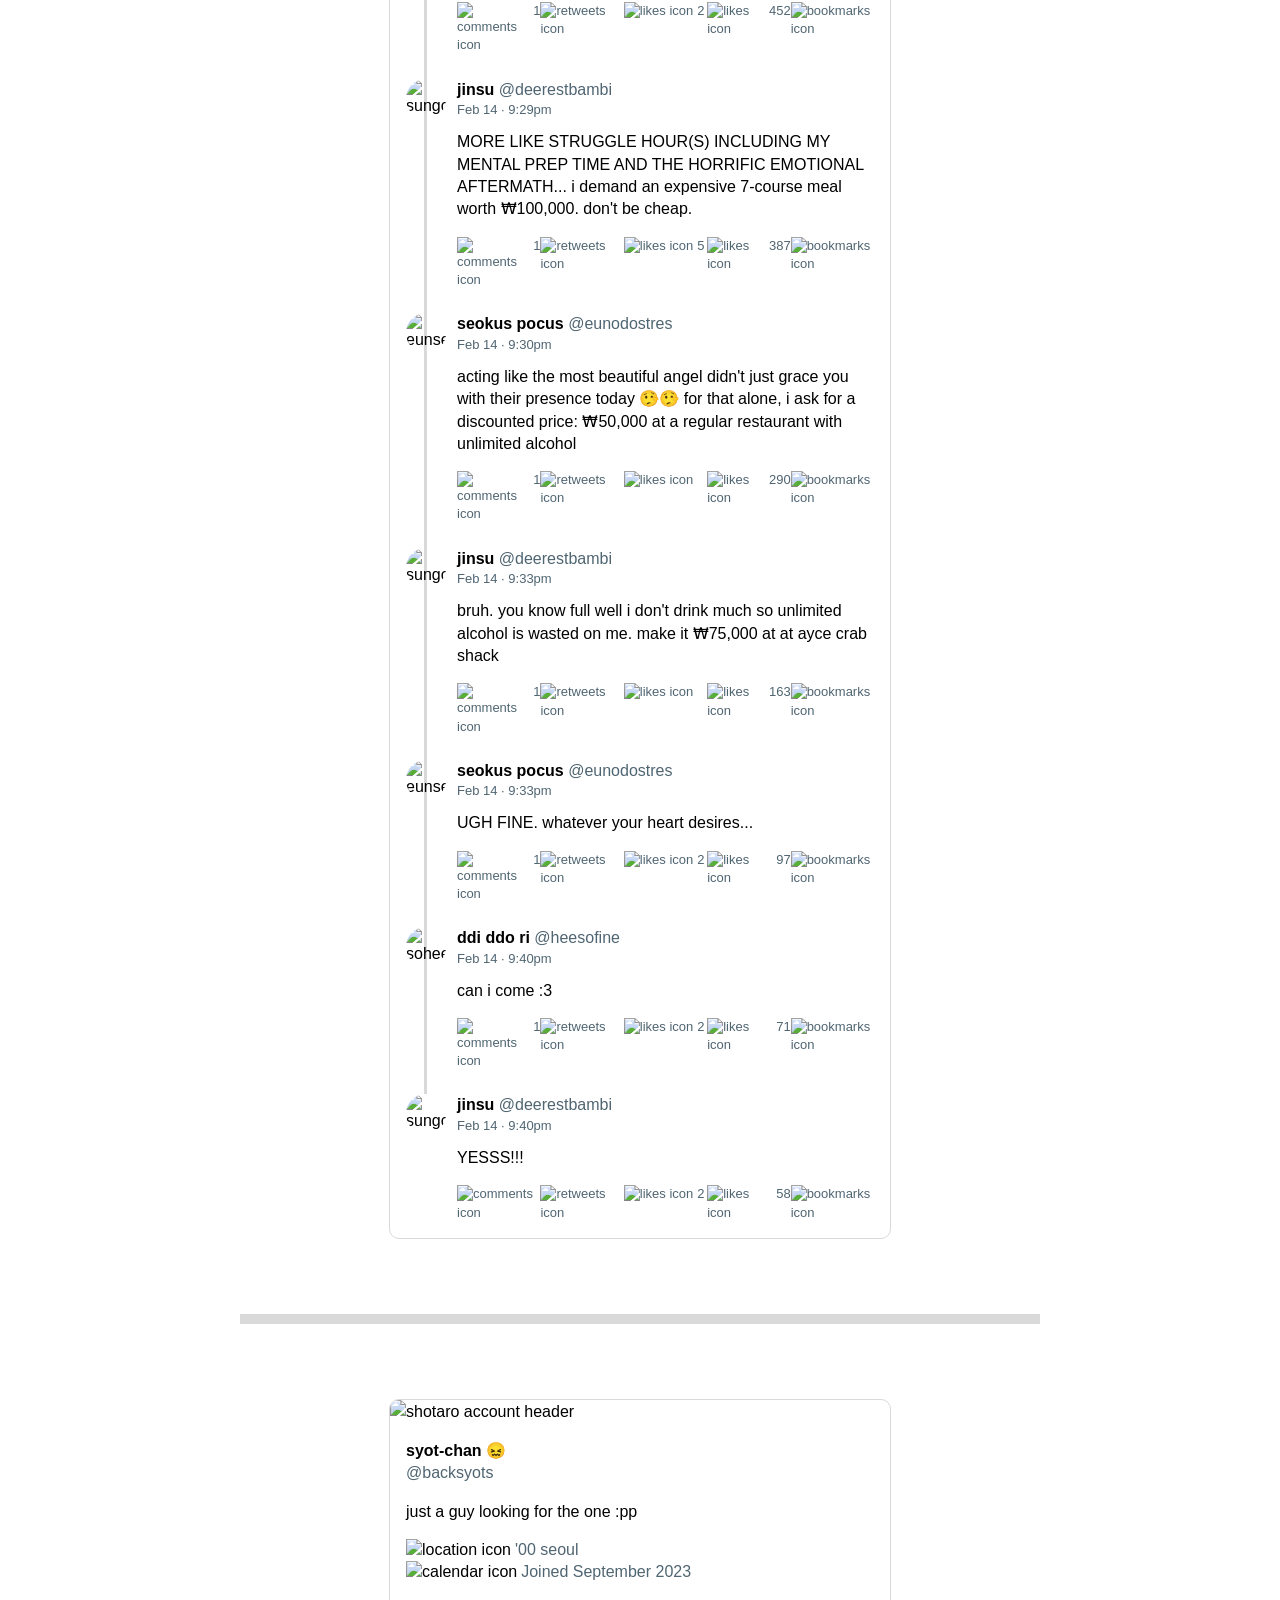
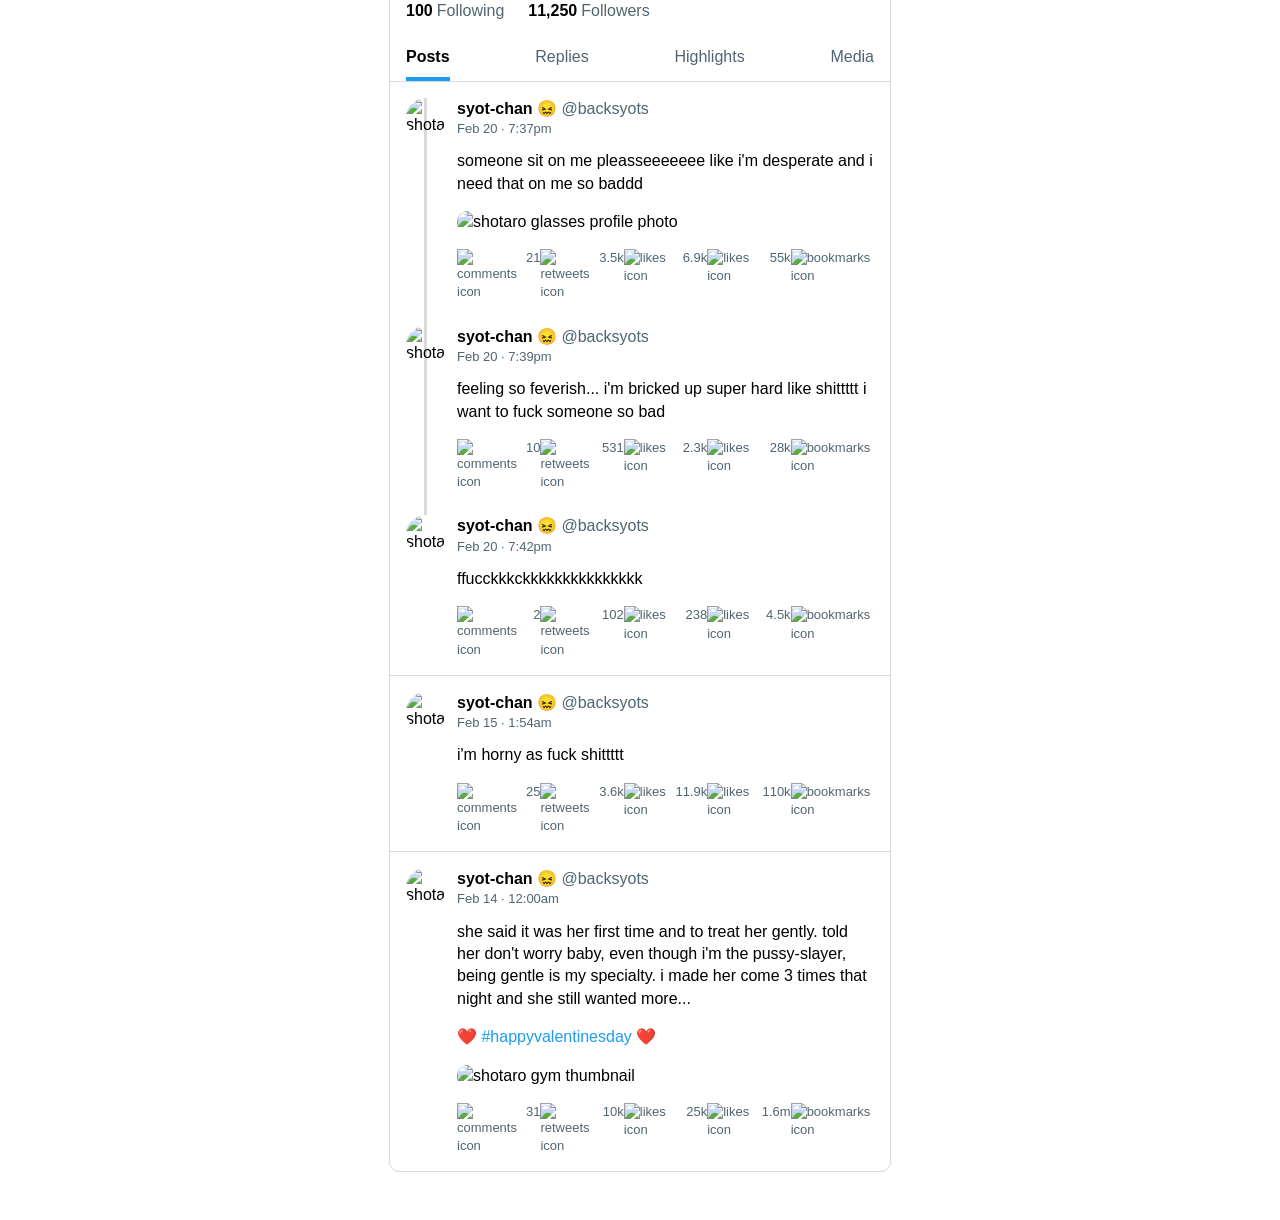
==== commit 6e74f069: "testing" ====
--- a/index.html
+++ b/index.html
@@ -48,10 +48,10 @@
               <p> <span class="icon--comments"></p> <p>25</p>
             </div>
             <div class="row">
-                           <p> <span class="icon--retweets"></p> <p>3.6k</p>
-            </div>
-            <div class="row">
-                            <p> <span class="icon--likes"></p> <p>11.9k</p>
+                      <p> <span class="icon--retweets"></p> <p>3.6k</p>
+      </div>
+      <div class="row">
+                      <p> <span class="icon--likes"></p> <p>11.9k</p>
             </div>
             <div class="row">
             <p> <span class="icon--views"></p> <p>110k</p>
--- a/stylesheet_v4.css
+++ b/stylesheet_v4.css
@@ -30,15 +30,13 @@
   font-weight: bold;
 }
 
-.username,
+.username, .date, .tweet_footer {
+  color: #4F6572;
+}
+
 .date,
-.tweet_footer {
-  color: #4F6572;
-}
-
-.date,
-.tweet_footer {
-  font-size: 0.8em;
+.tweet_footer p {
+  font-size: 13px !important;
 }
 .color--lightgrey {
   color: #d9d9d9;
@@ -76,6 +74,7 @@
 
 .wrapper p {
   margin: 0;
+  font-size: 16px;
   line-height: 1.4;
 }
 
@@ -132,7 +131,7 @@
   width: 100%;
 }
 .tweet_footer .icon {
-  font-size: 1.1em;
+  font-size: 13px;
 }
 
 .tweet_footer--last {
@@ -172,7 +171,7 @@
 
 .tweet_replyTo {
   color: #4F6572;
-  font-size: 0.8em;
+  font-size: 13px;
   margin-bottom: 1em !important;
 }
 
@@ -228,14 +227,15 @@
   height: 10px;
 }
 
+
 .icons-test >* span {
-  width: 1rem;
-  height: 1rem;
+  width: 15px;
+  height: 15px;
   background-size: 100%;
   margin-right: 4px;
   background-repeat: no-repeat;
   display: inline-block;
-  vertical-align:text-top;
+  vertical-align:text-bottom;
 }
 
 
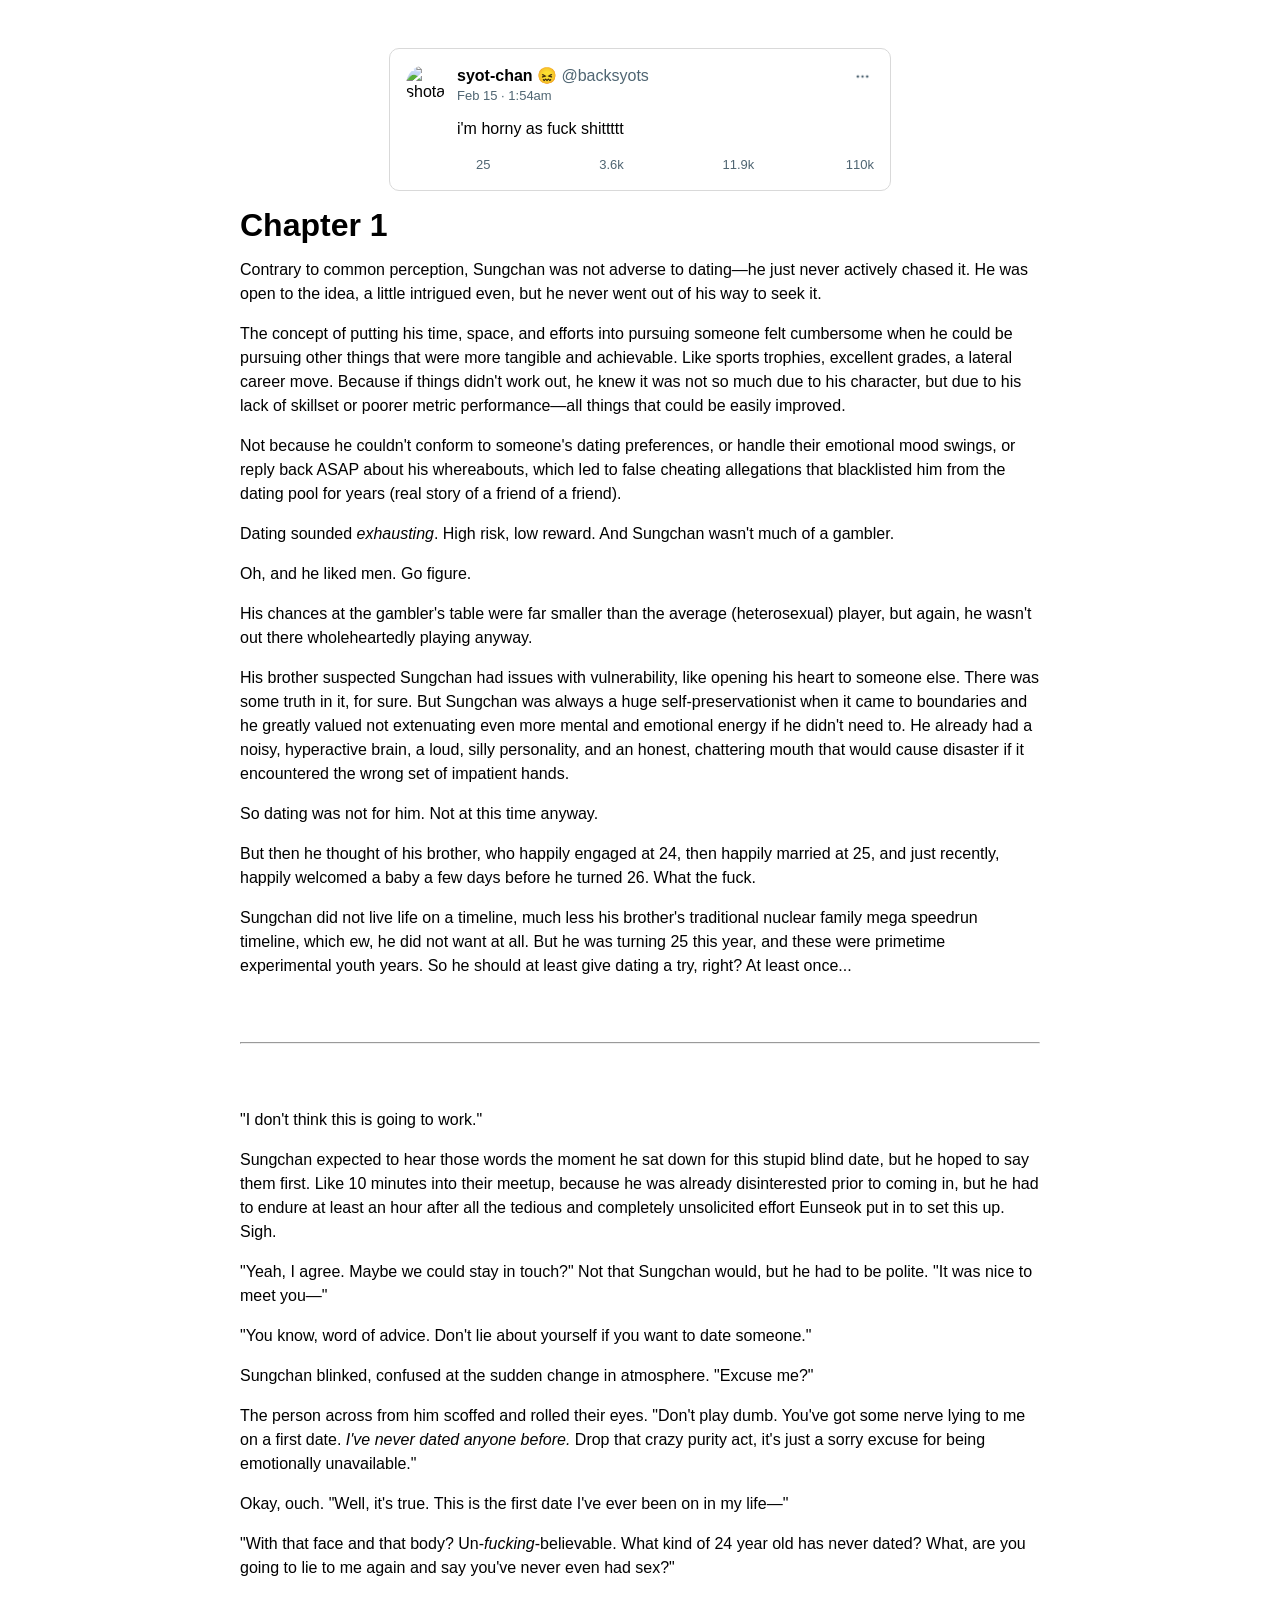
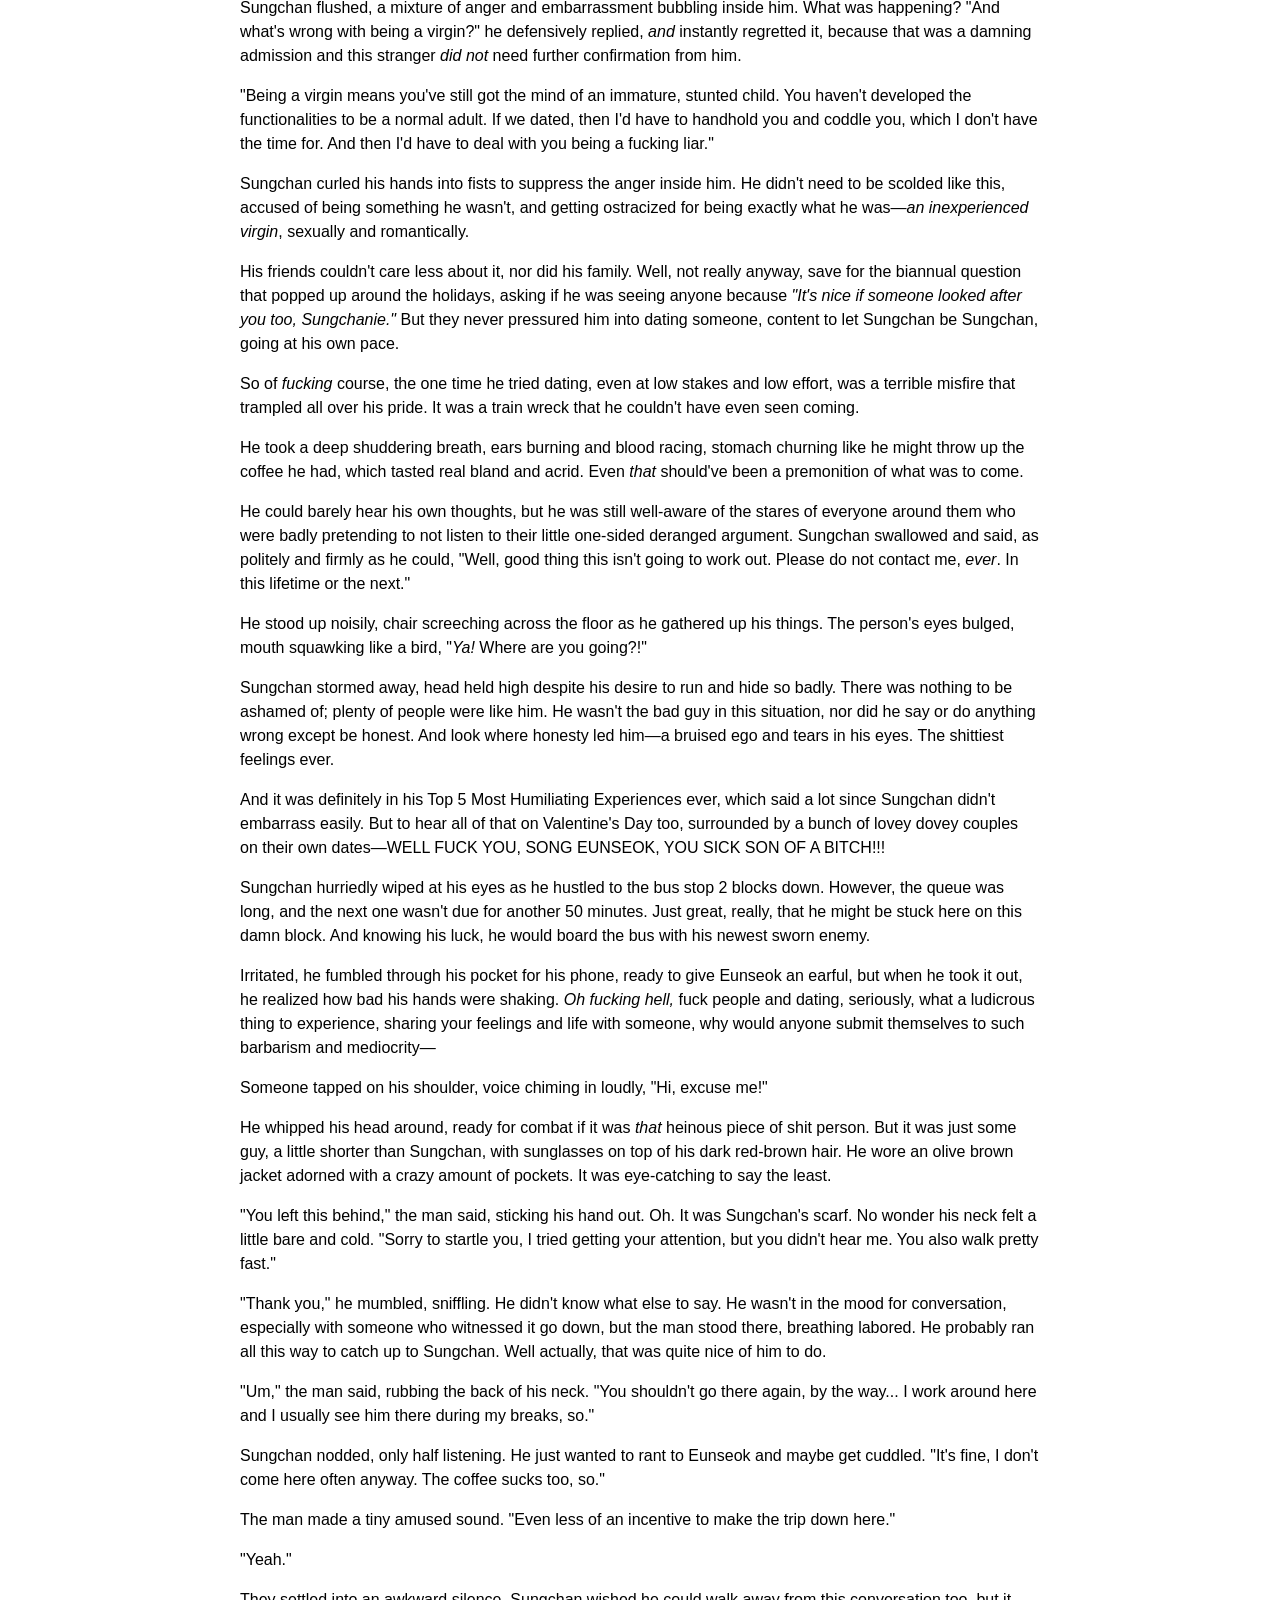
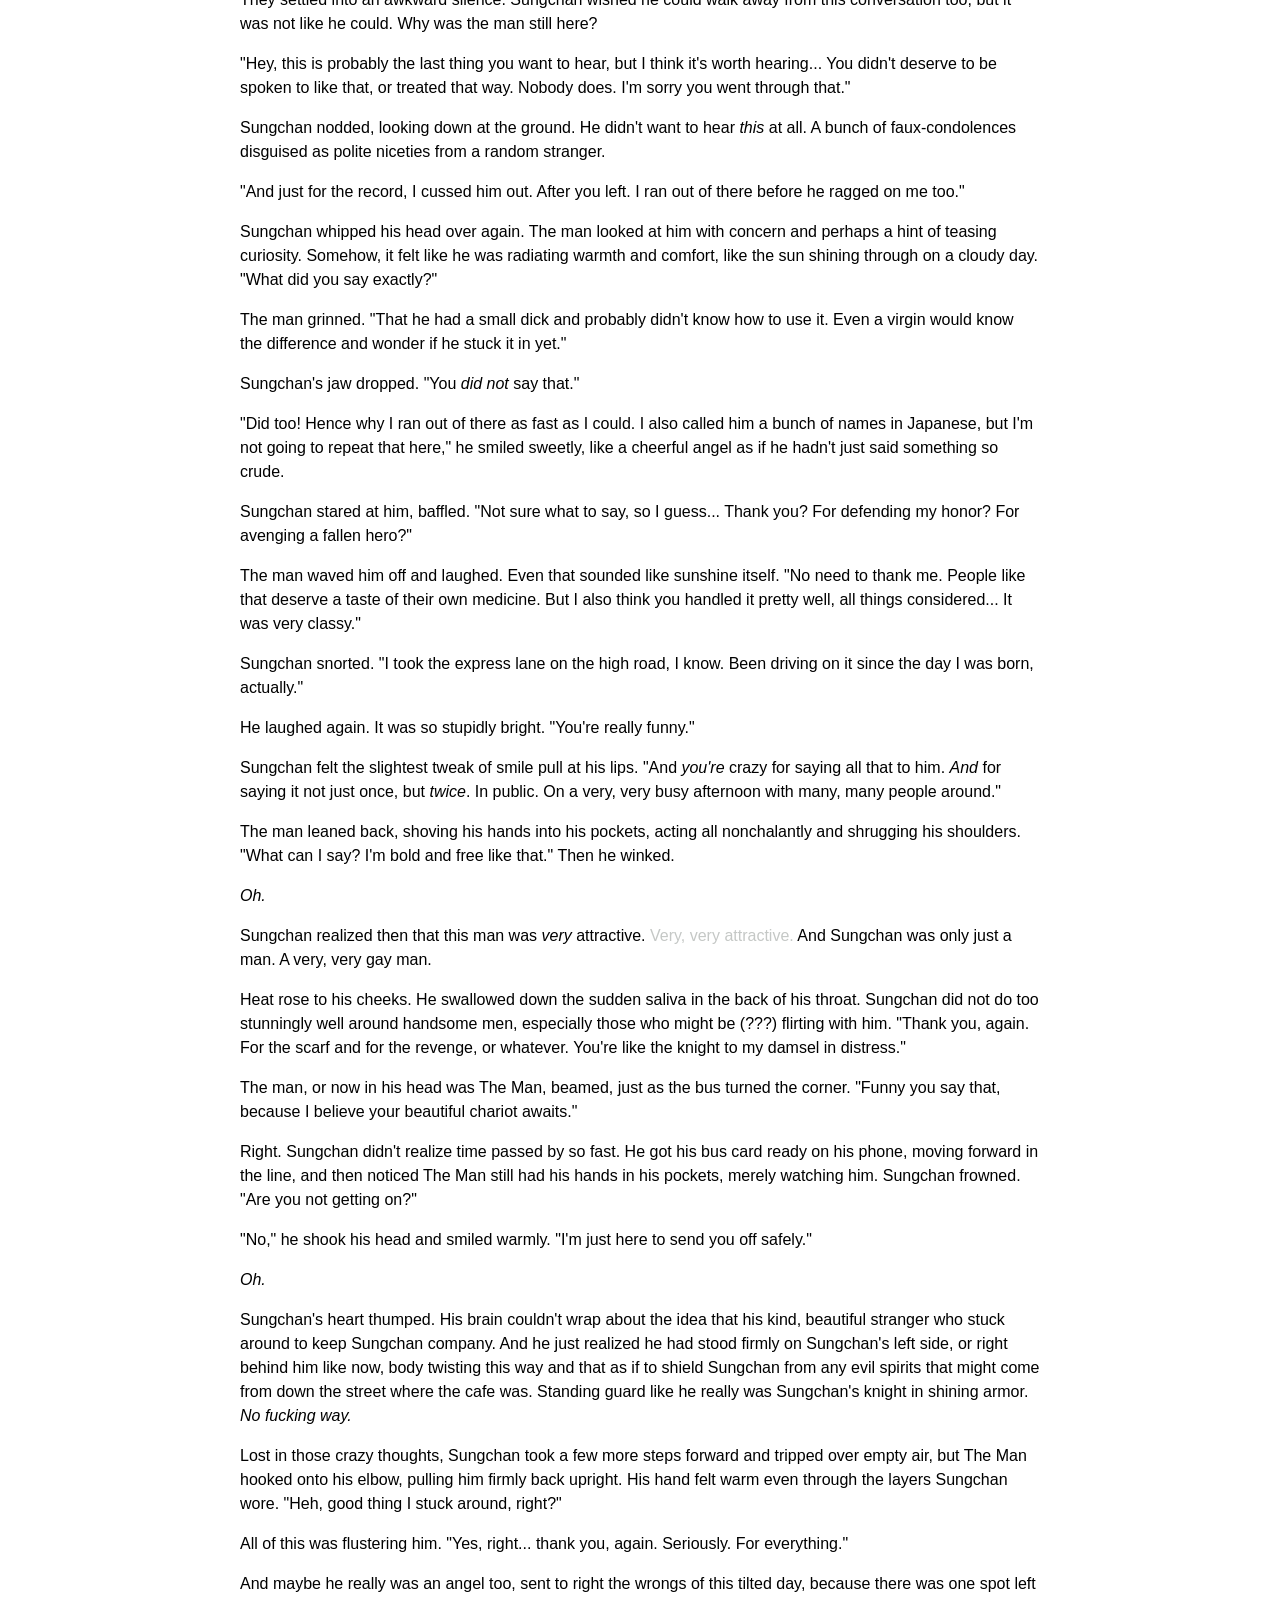
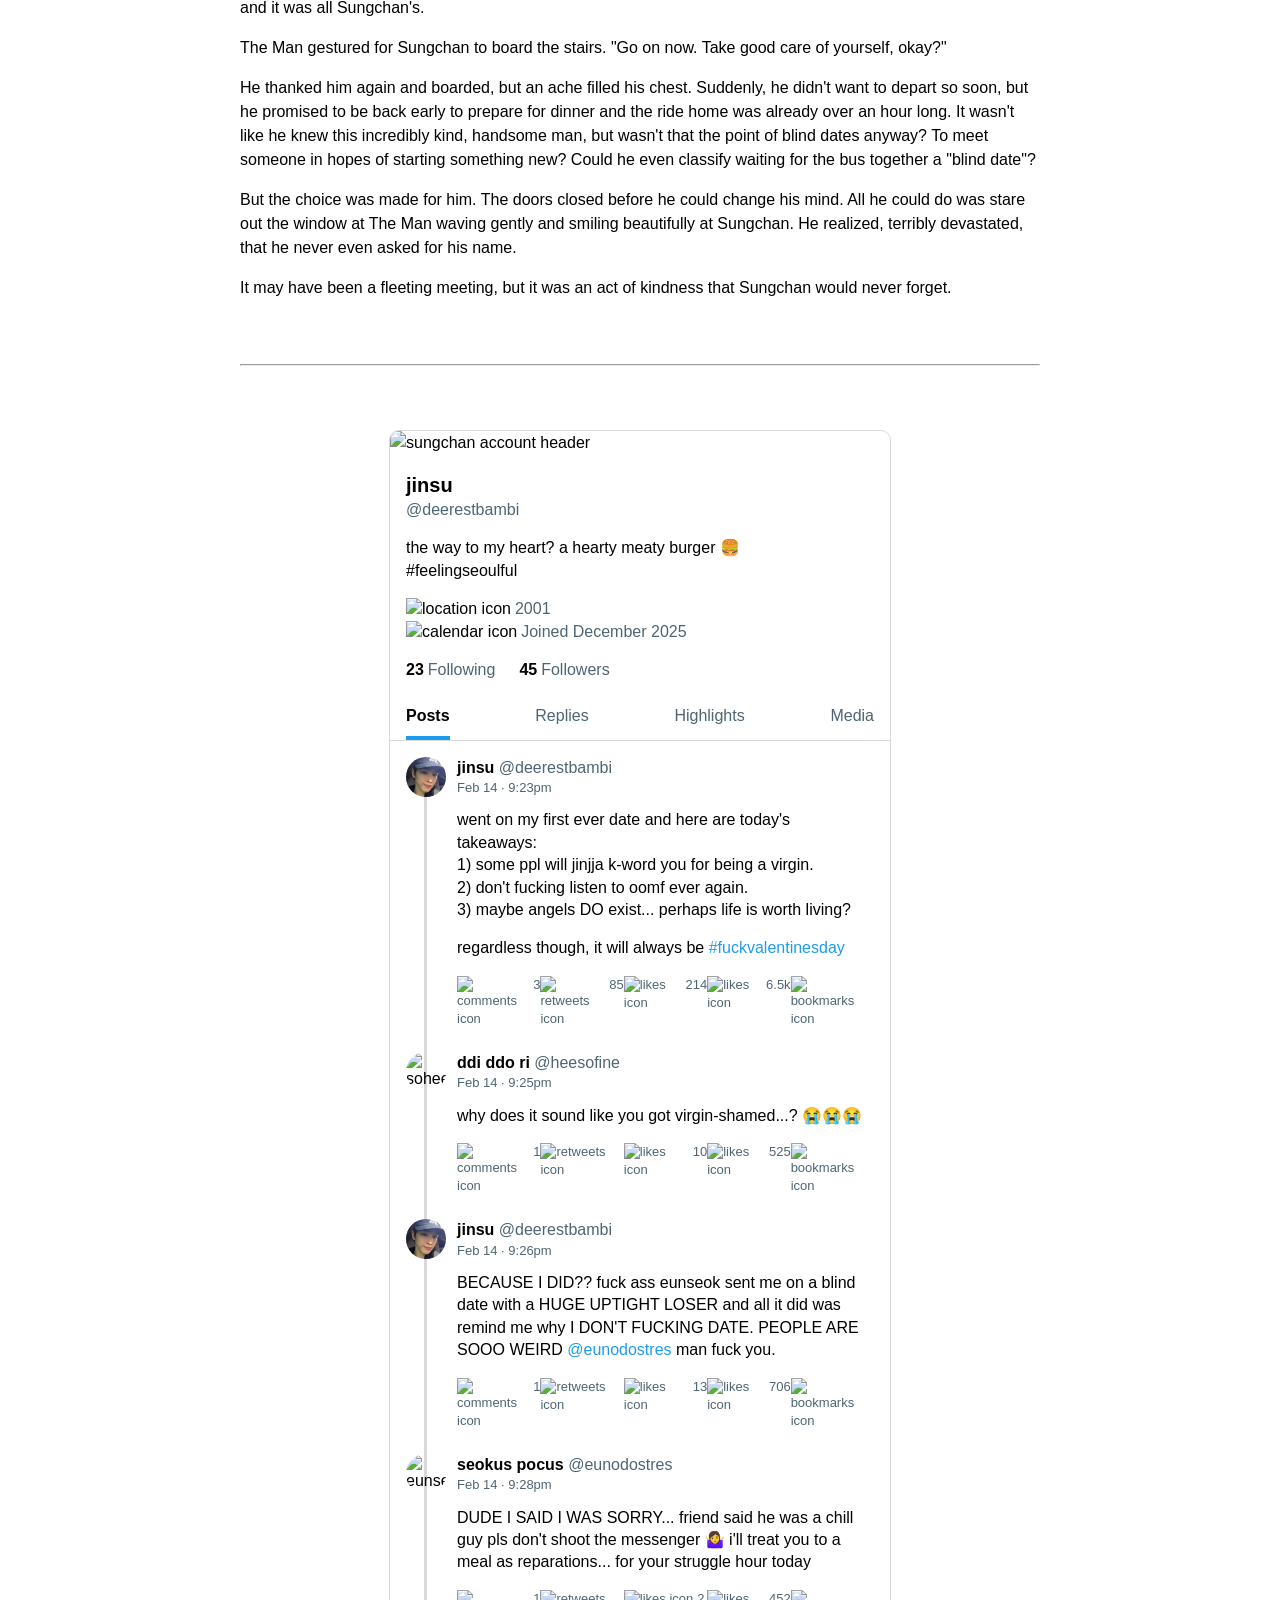
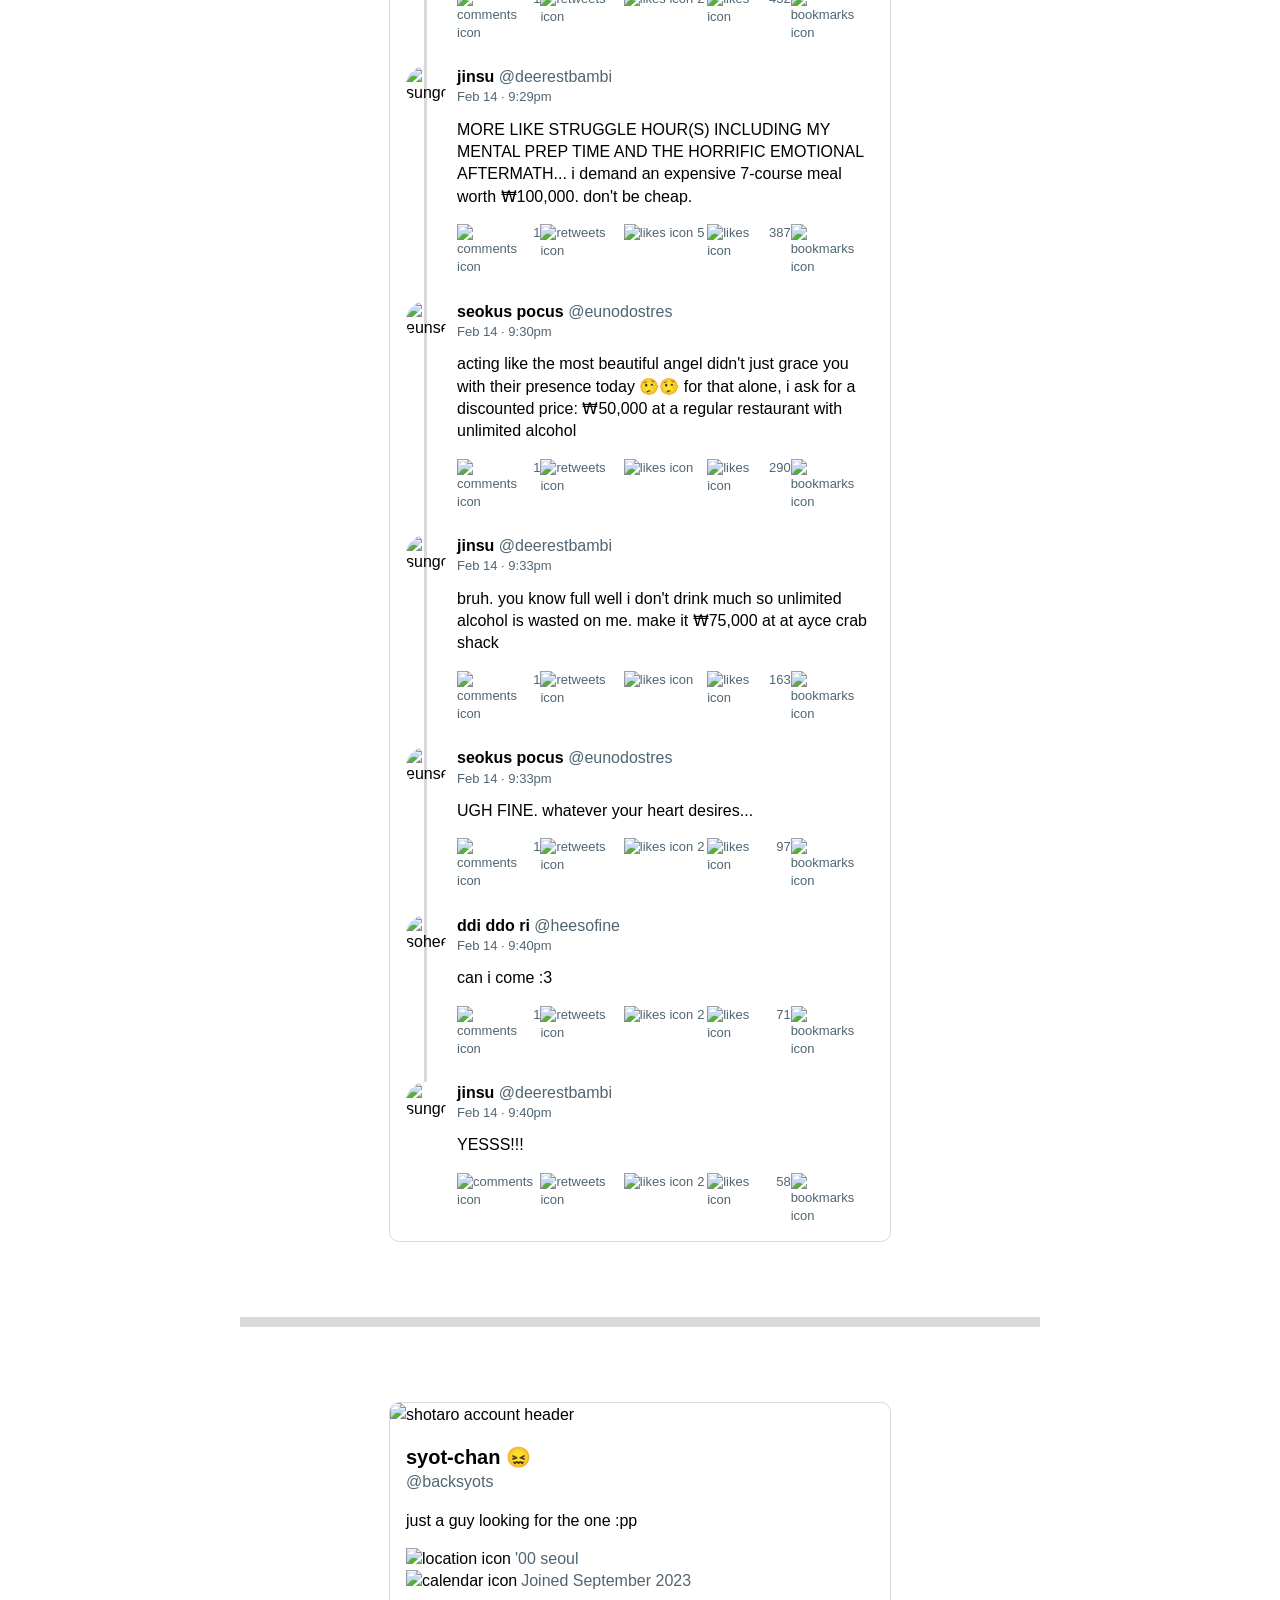
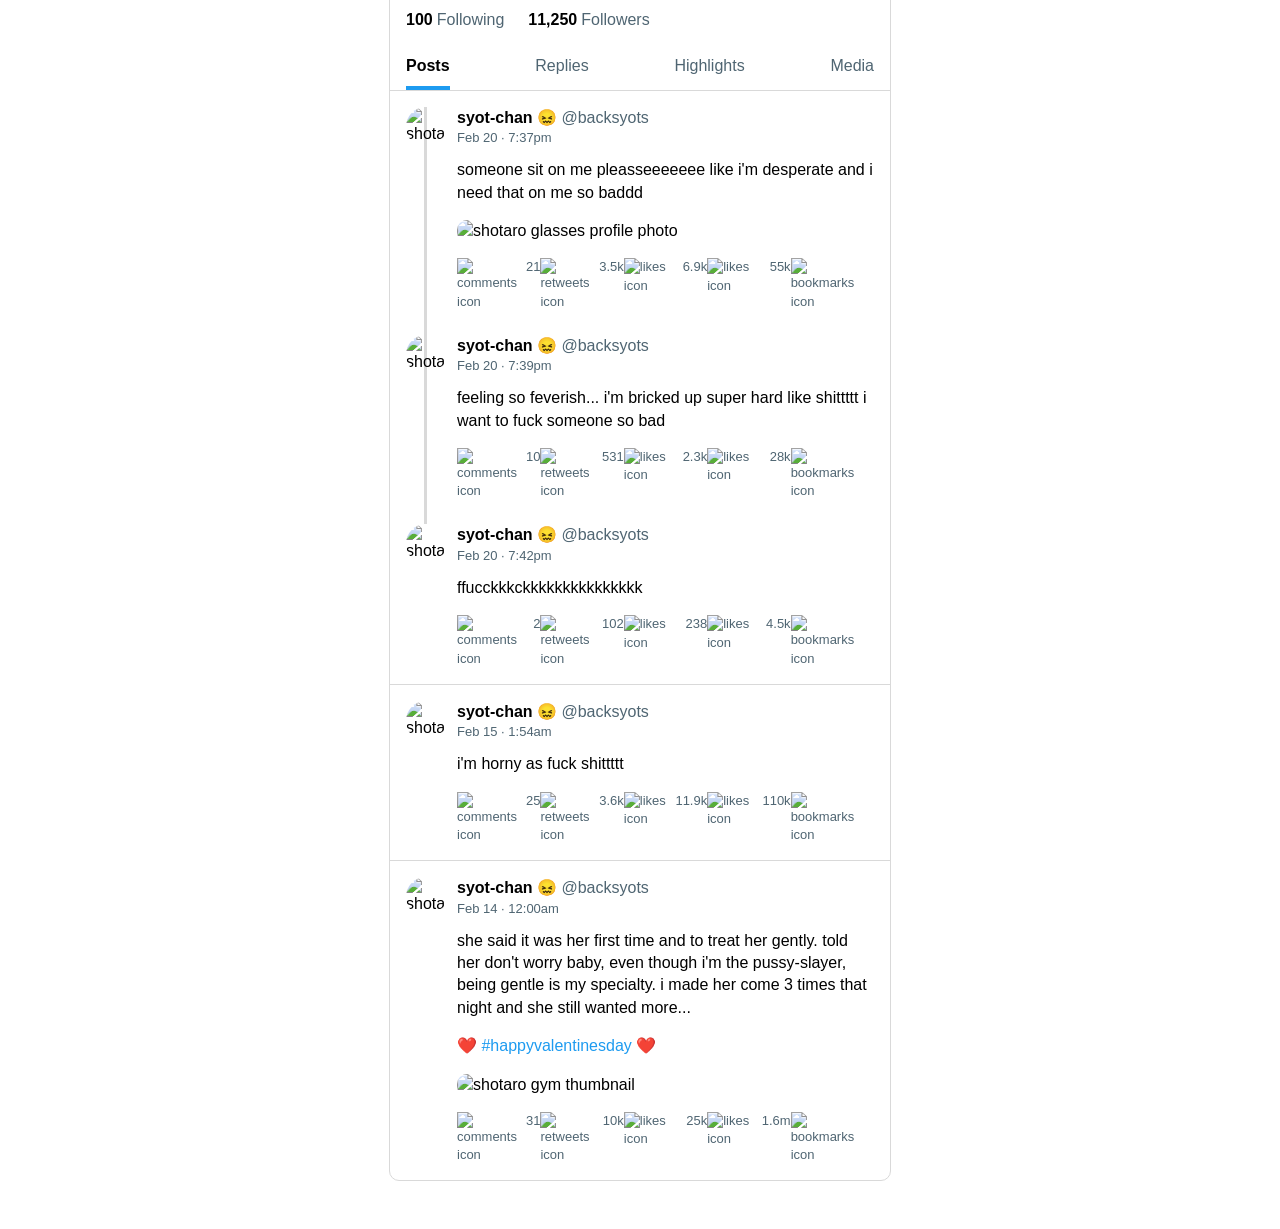
==== commit c9032bb0: "testin" ====
--- a/index.html
+++ b/index.html
@@ -33,6 +33,7 @@
       </p>
       <!-- tweet content -->
       <div class="tweet_content">
+        <div class="tweet_header">
         <div class="tweet_userInfo">
           <p>
             <span class="displayname">syot-chan 😖 </span>
@@ -40,6 +41,14 @@
           </p>
           <p class="date">Feb 15 · 1:54am</p>
         </div>
+
+        <div class="icons-test">
+            <p> <span class="icon--more"></p> 
+          </div>
+
+        </div>
+
+
           <p class="tweet_text">
             i'm horny as fuck shittttt
           </p>
@@ -48,17 +57,14 @@
               <p> <span class="icon--comments"></p> <p>25</p>
             </div>
             <div class="row">
-                      <p> <span class="icon--retweets"></p> <p>3.6k</p>
-      </div>
-      <div class="row">
-                      <p> <span class="icon--likes"></p> <p>11.9k</p>
-            </div>
-            <div class="row">
-            <p> <span class="icon--views"></p> <p>110k</p>
+              <p> <span class="icon--retweets"></p> <p>3.6k</p>
+            </div>
+            <div class="row">
+              <p> <span class="icon--likes"></p> <p>11.9k</p>
             </div>
             <div class="row tweet_footer--last">
-              <p> <img class="icon" src="https://images.squidge.org/images/2026/09/26/icon_bookmark-unsaved.png" alt="bookmarks icon"/></p>
-            </div>
+               <p> <span class="icon--views"></p> <p>110k</p>
+          </div>
       </div>
       </div>
     </div>
--- a/stylesheet_v4.css
+++ b/stylesheet_v4.css
@@ -74,7 +74,6 @@
 
 .wrapper p {
   margin: 0;
-  font-size: 16px;
   line-height: 1.4;
 }
 
@@ -90,8 +89,8 @@
 }
 
 .profile_photo {
-  max-width: 40px;
-  max-height: 40px;
+  width: 40px;
+  height: 40px;
   border-radius: 100%;
   display: block;
   position: relative;
@@ -130,6 +129,7 @@
 .tweet_footer .row {
   width: 100%;
 }
+
 .tweet_footer .icon {
   font-size: 13px;
 }
@@ -140,7 +140,6 @@
 
 .tweet_footer--last .icon {
   max-width: fit-content;
-  margin-right: 0 !important;
 }
 
 .tweet_reply--first {
@@ -256,4 +255,19 @@
 
 .icon--views {
   background-image: url("https://images.squidge.org/images/2026/09/26/icon_views.png");
+}
+
+
+.icon--bookmarks {
+  background-image: url("https://images.squidge.org/images/2026/09/28/icon_test.png");
+}
+
+
+.icon--more {
+  background-image: url("/images/icon_more.png");
+}
+
+.tweet_header {
+  display: flex;
+  justify-content: space-between;
 }
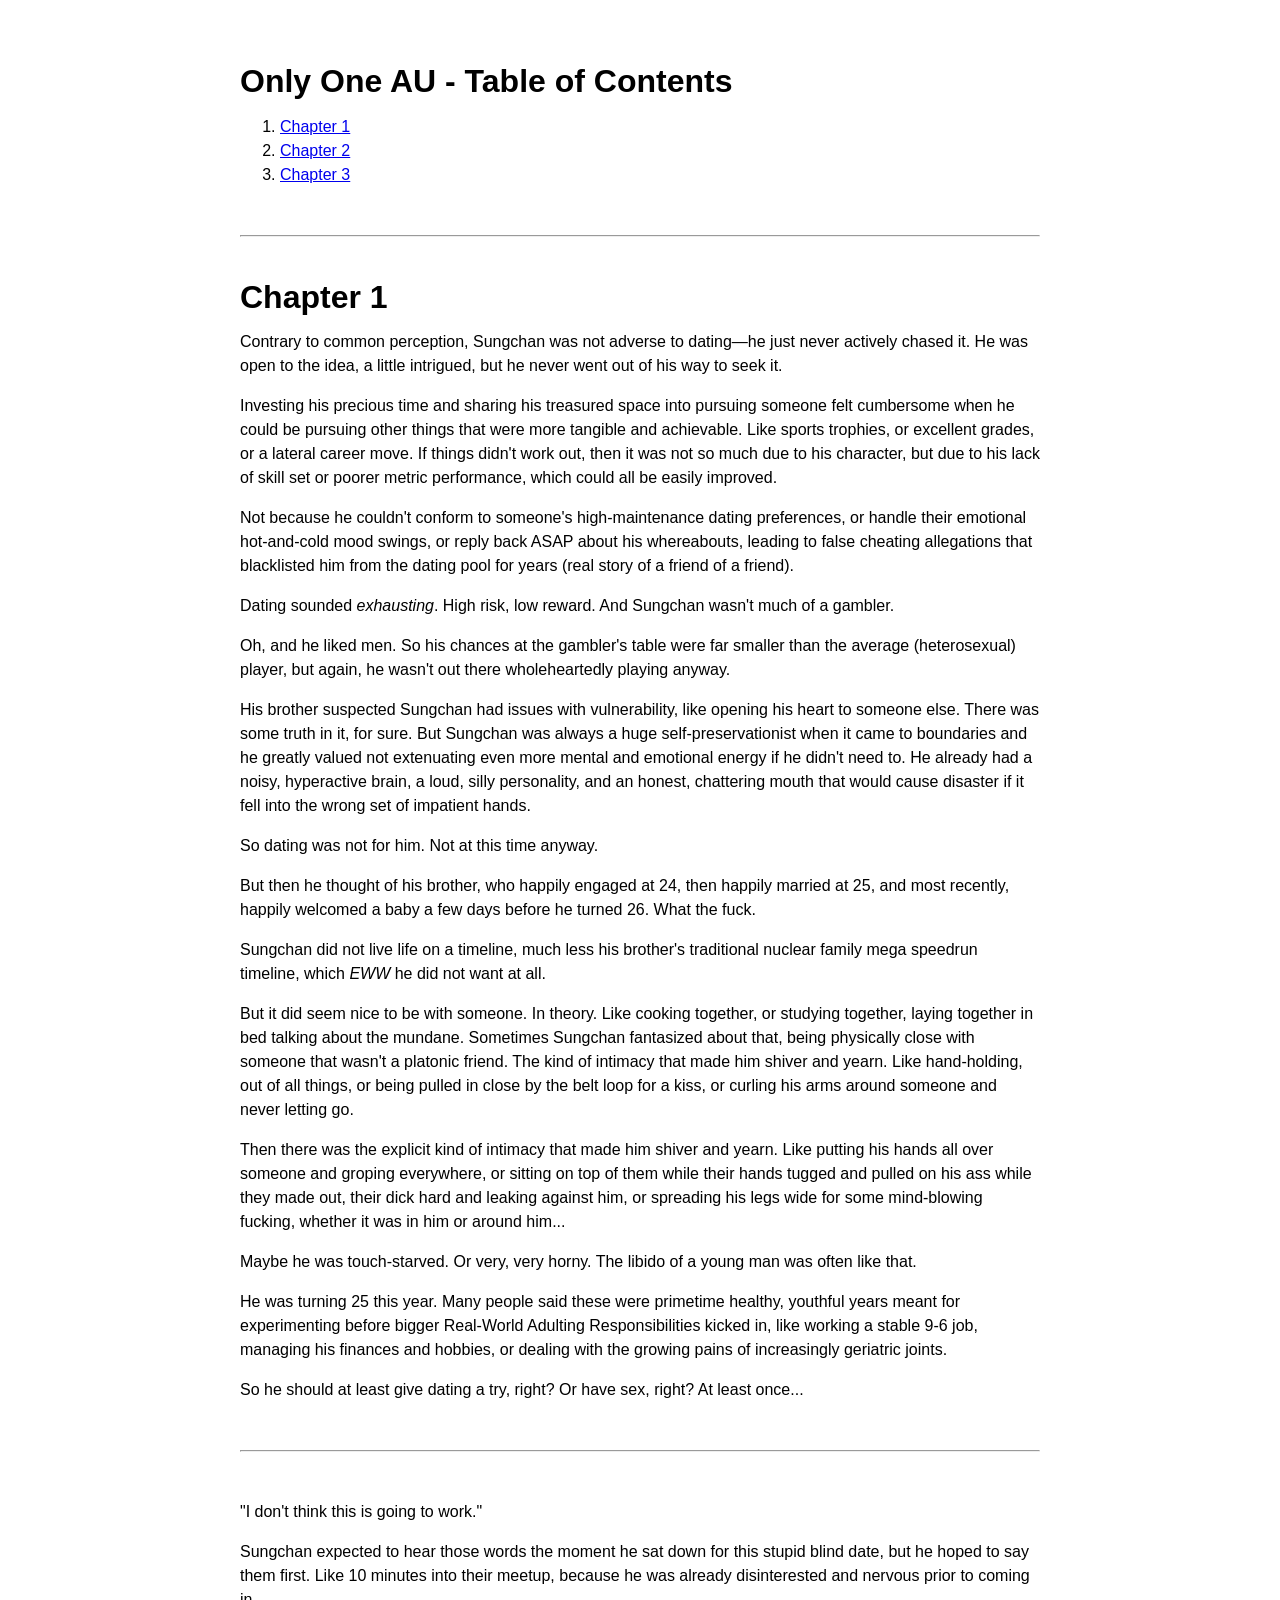
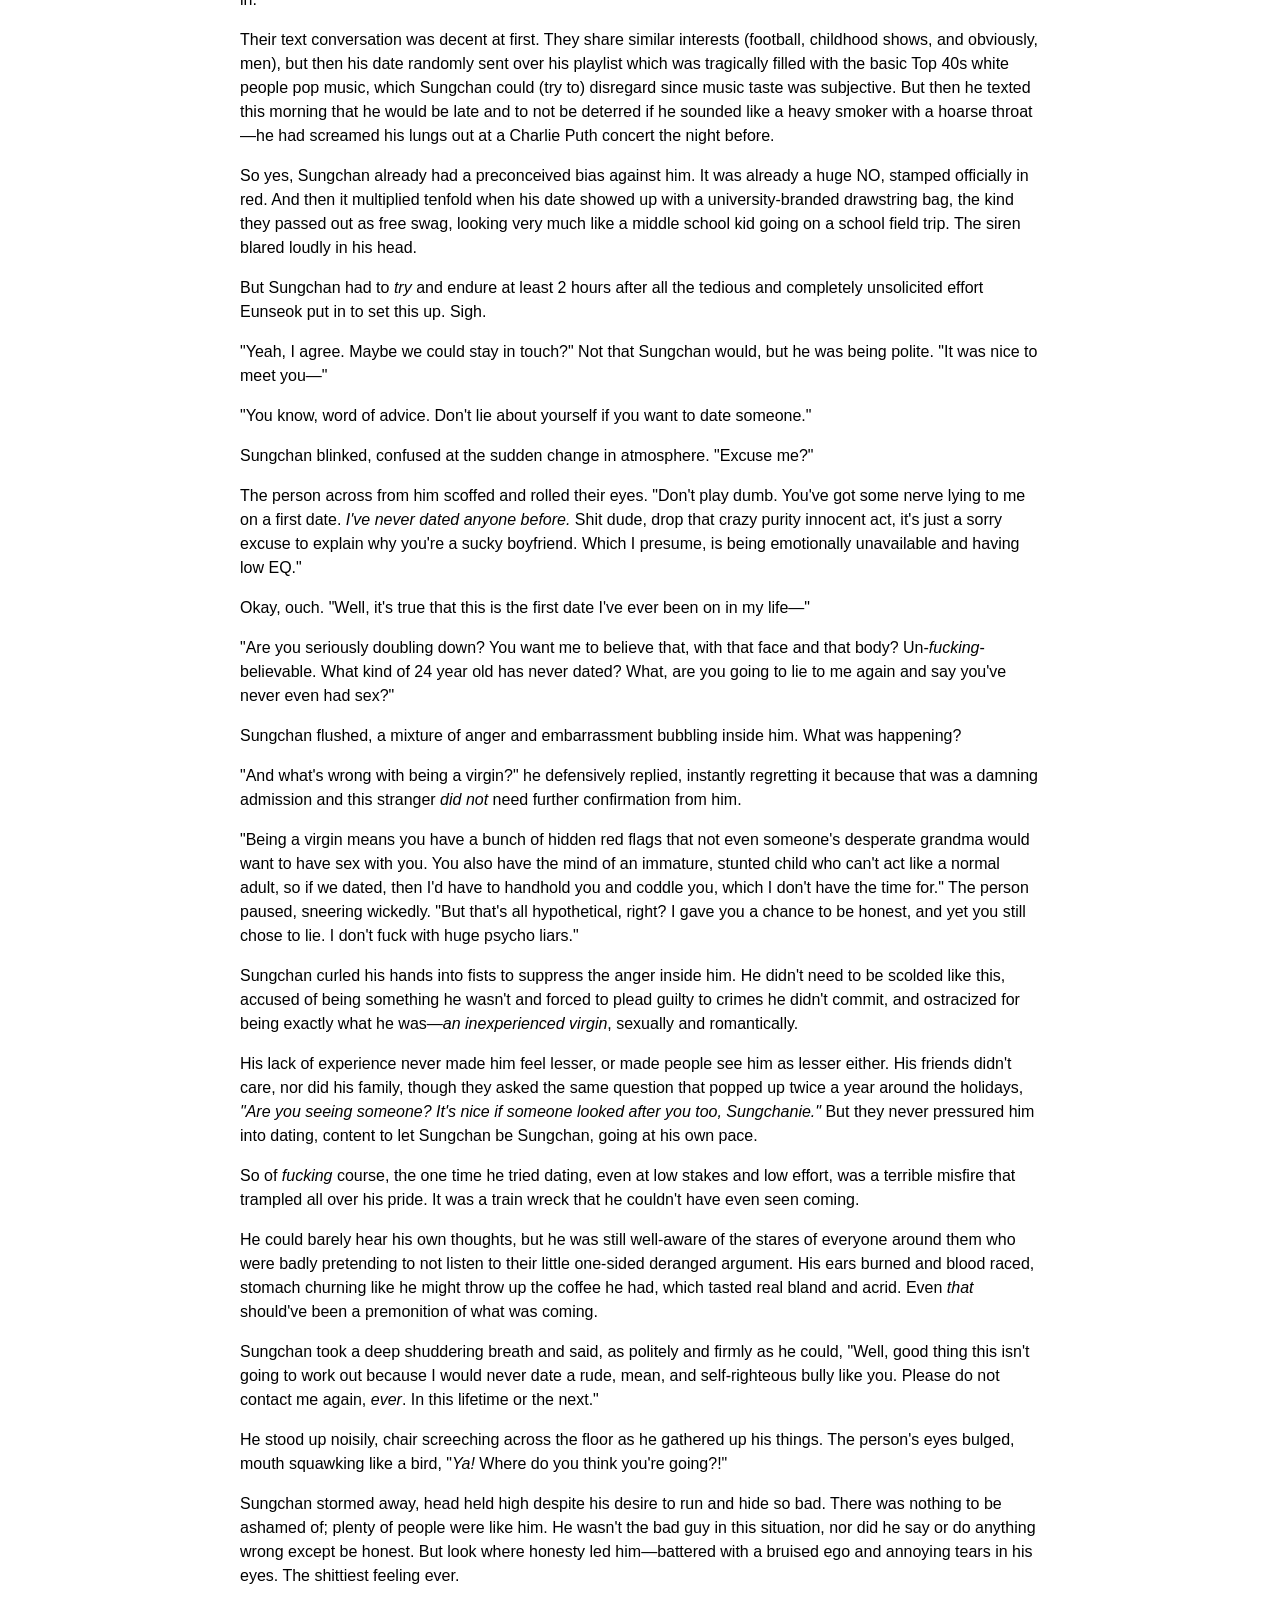
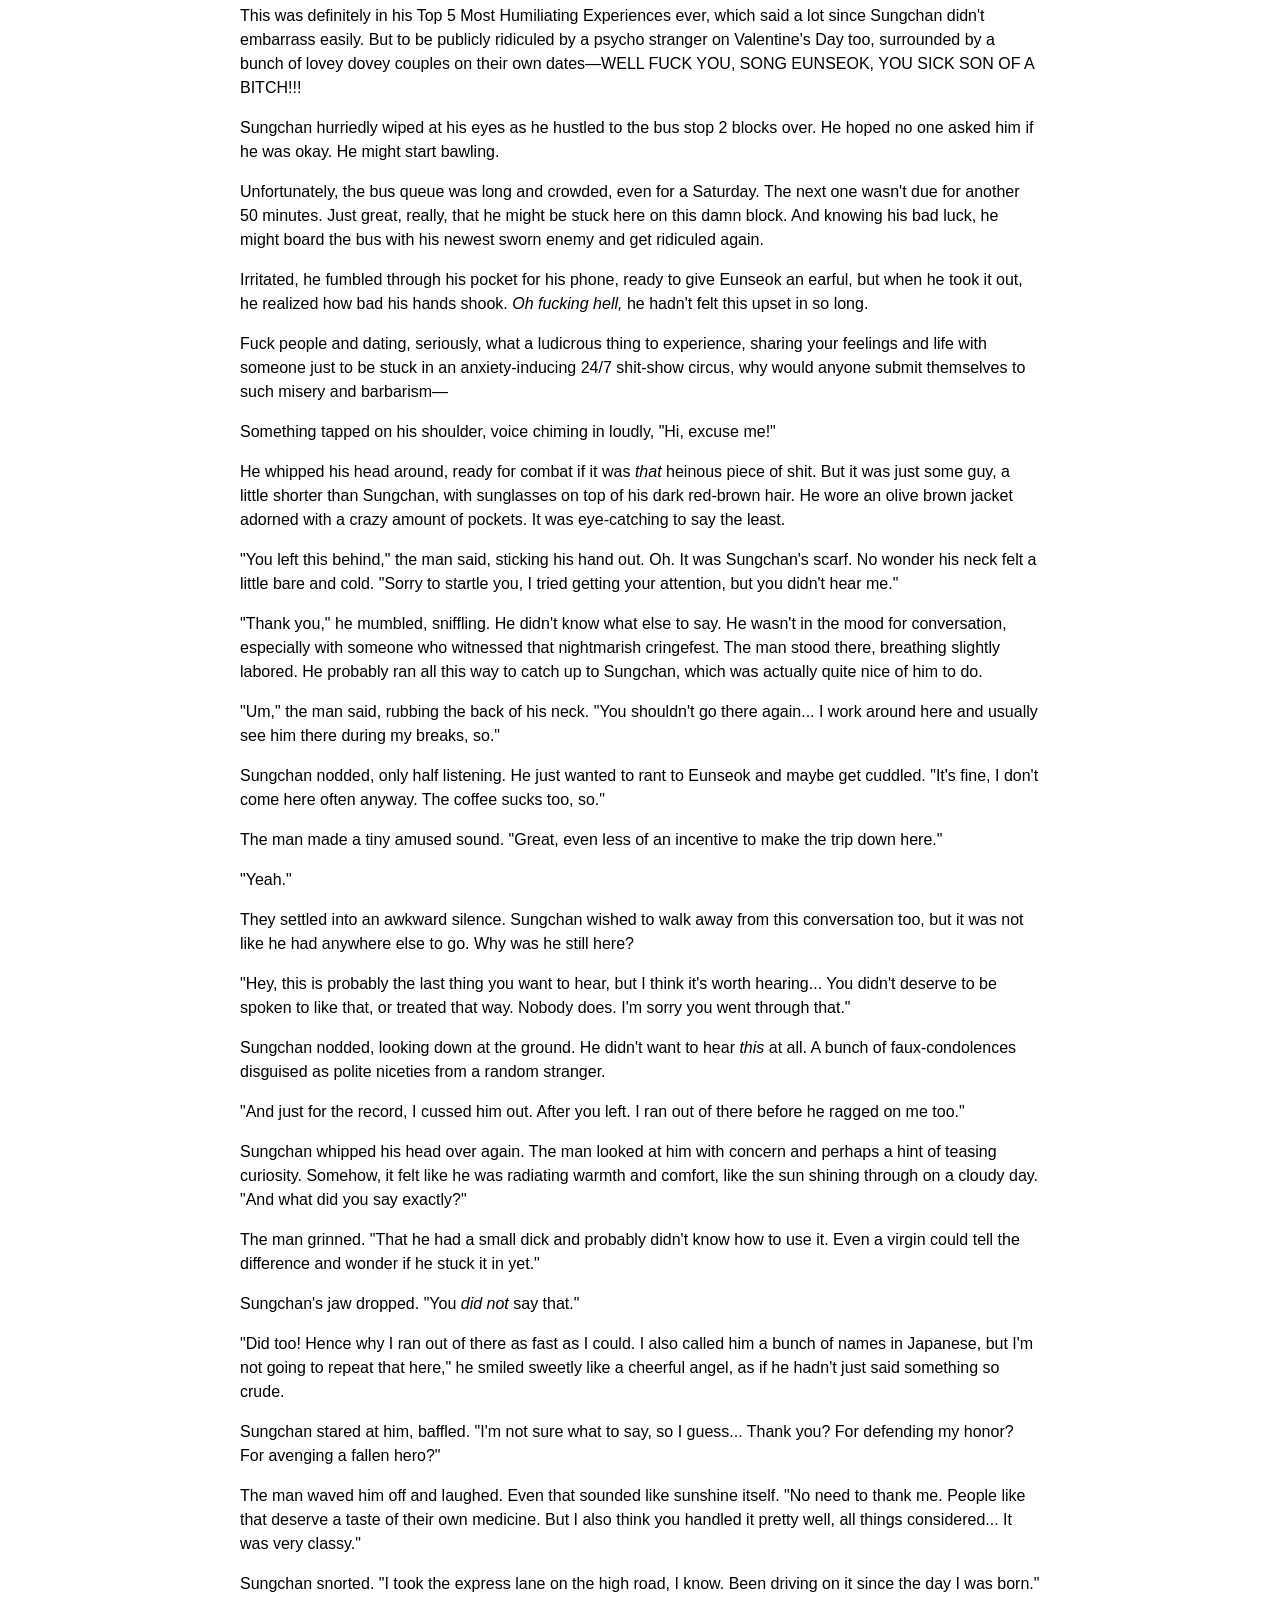
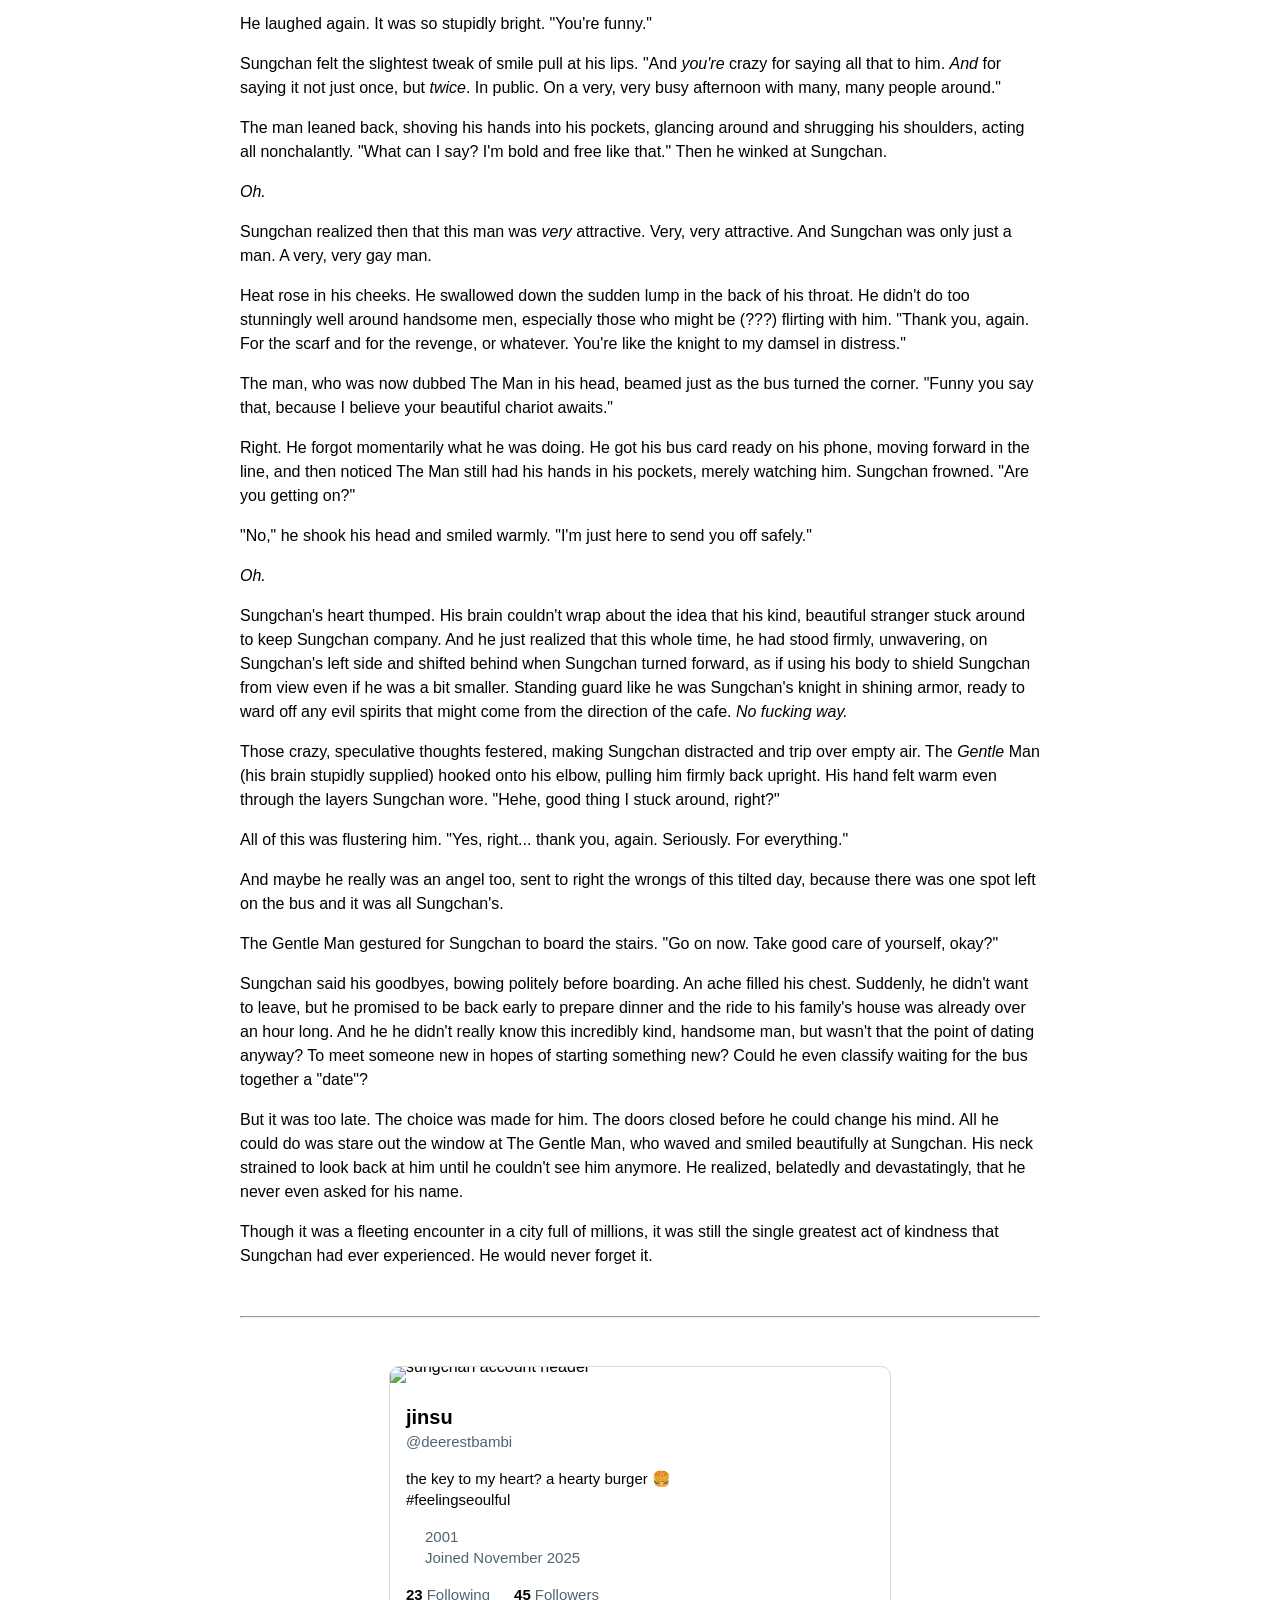
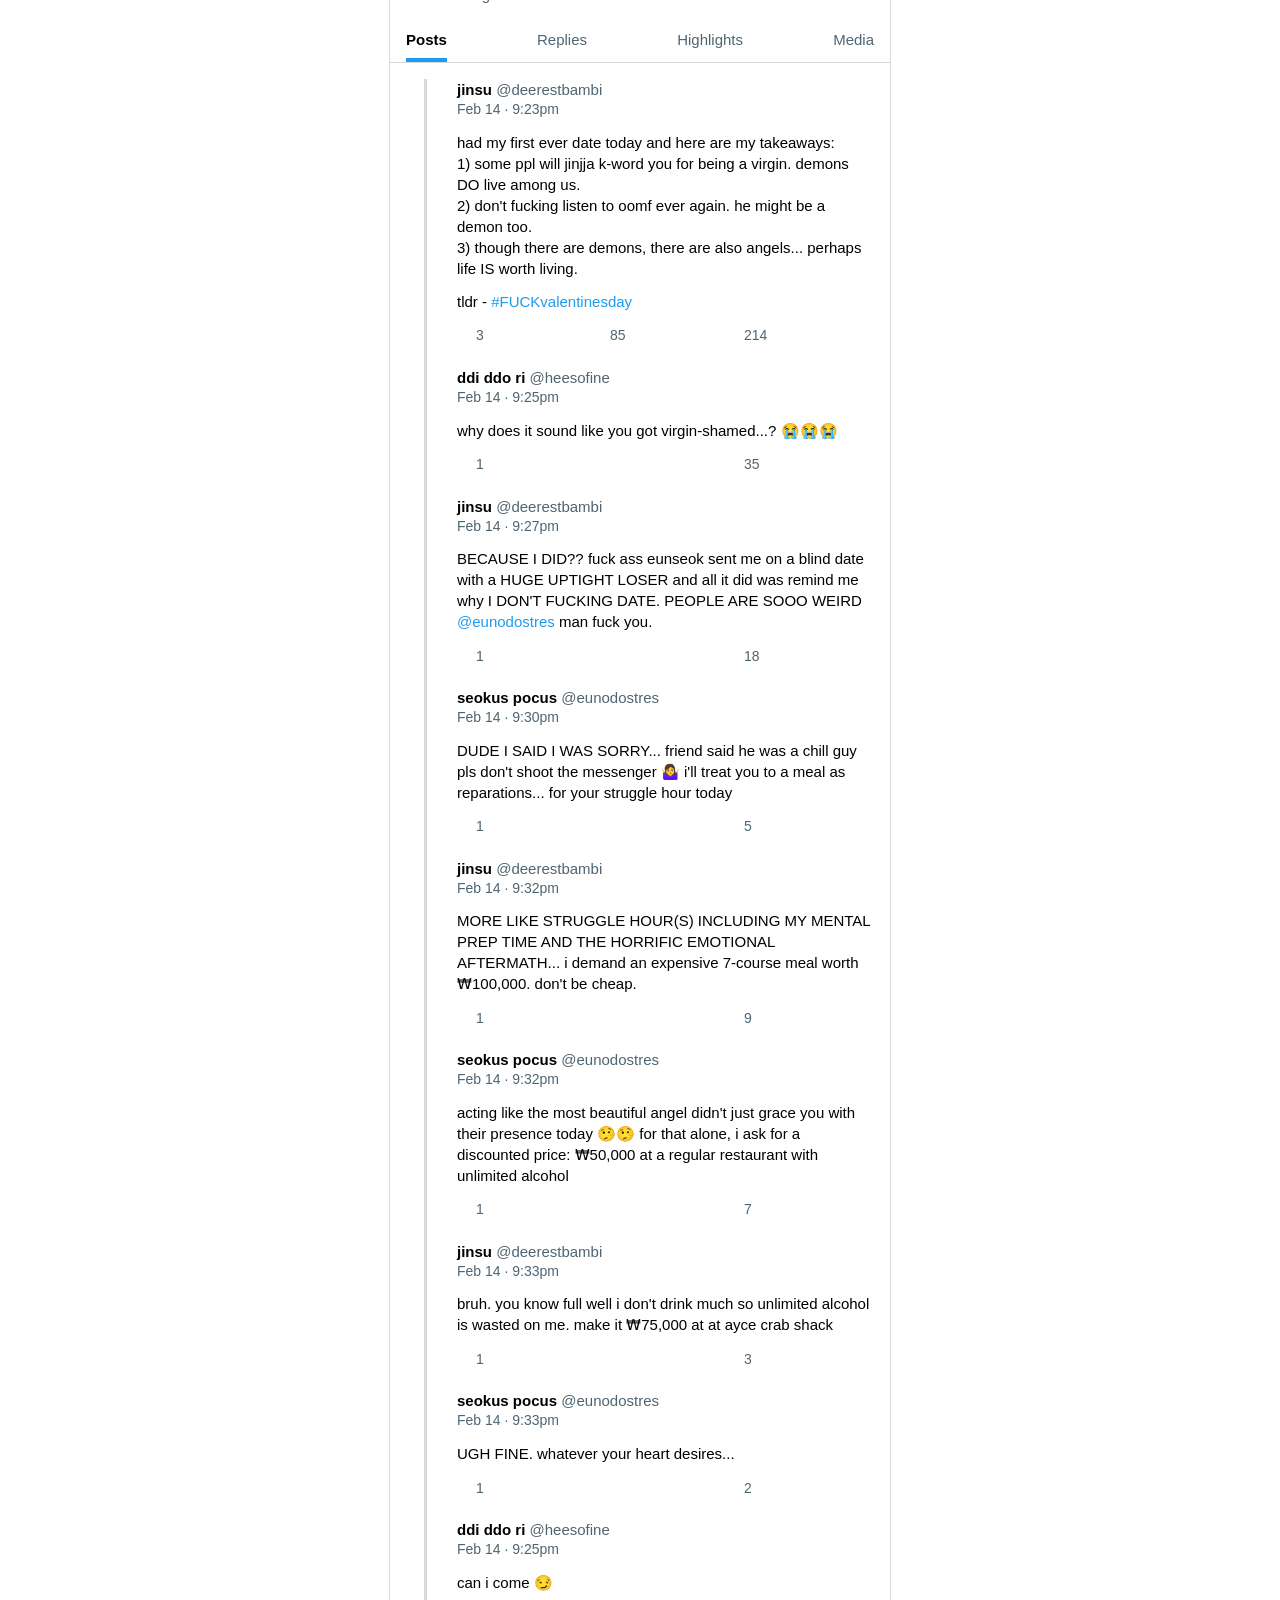
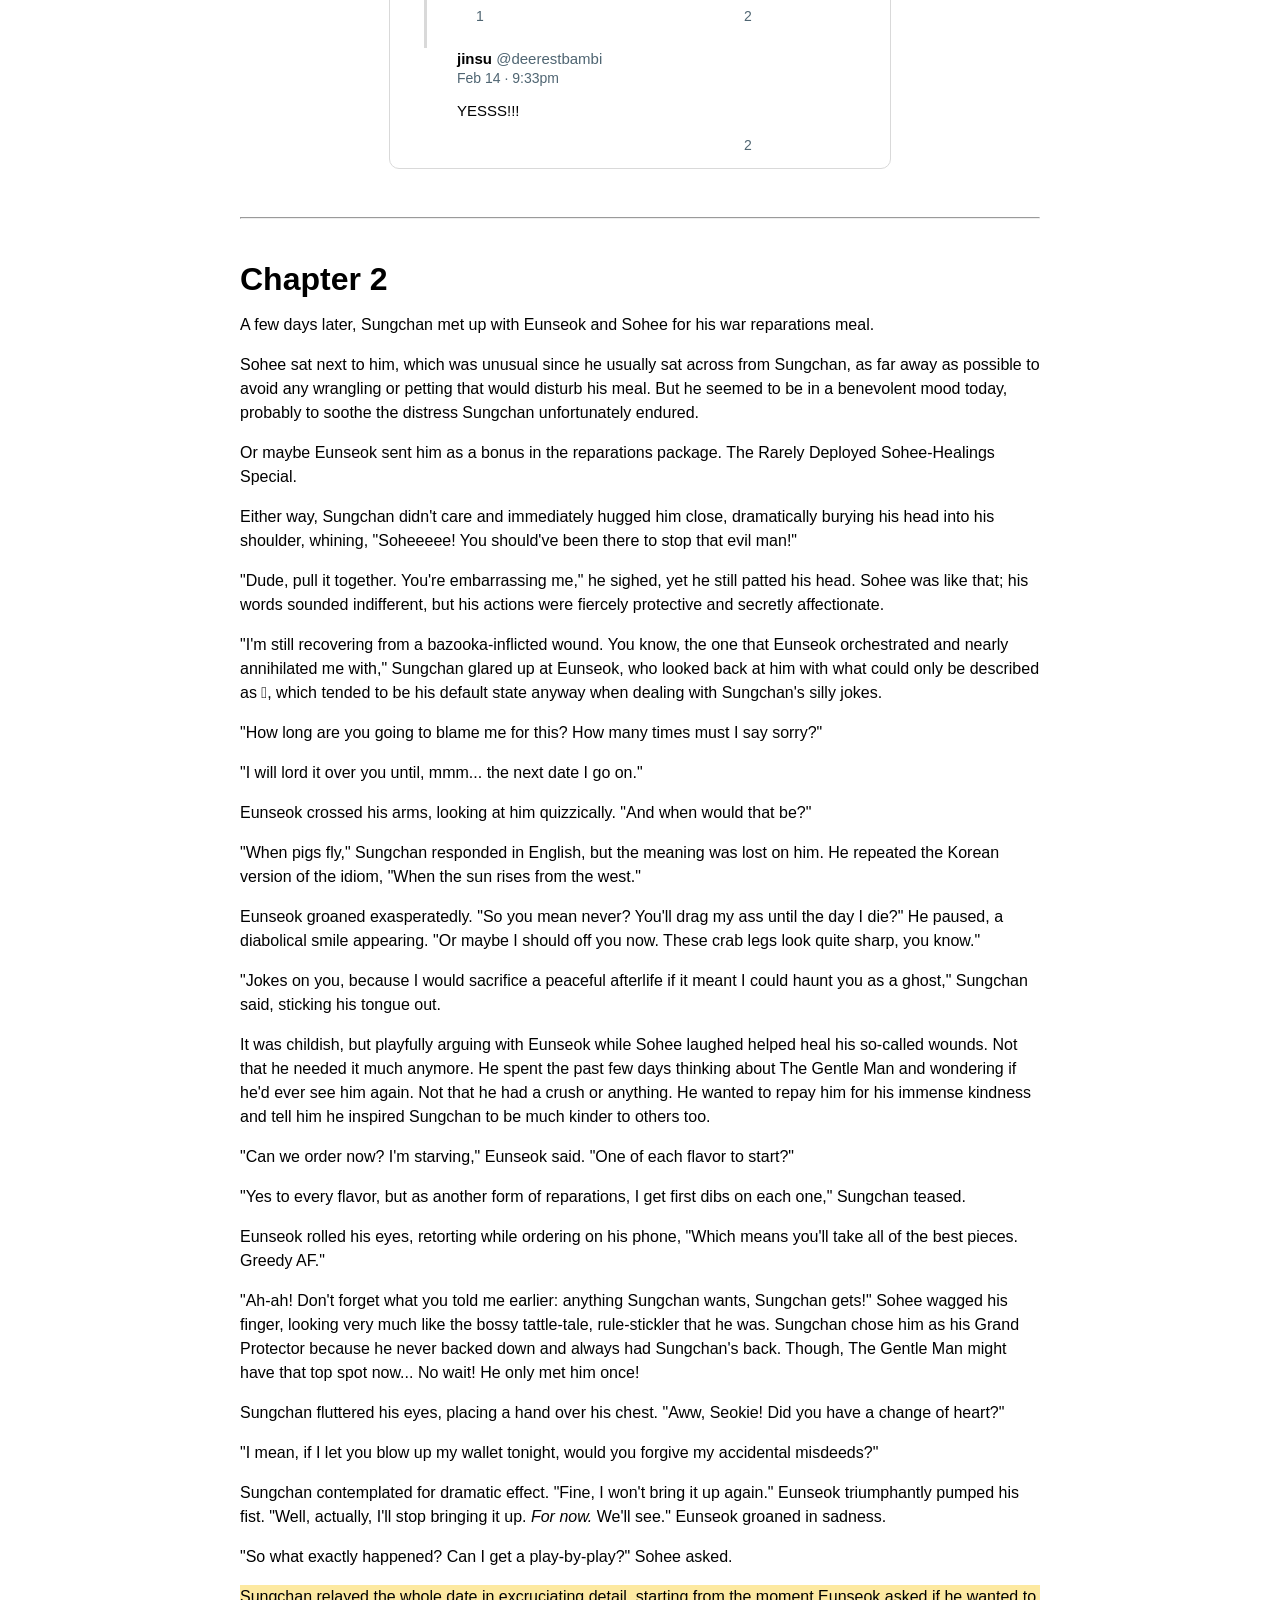
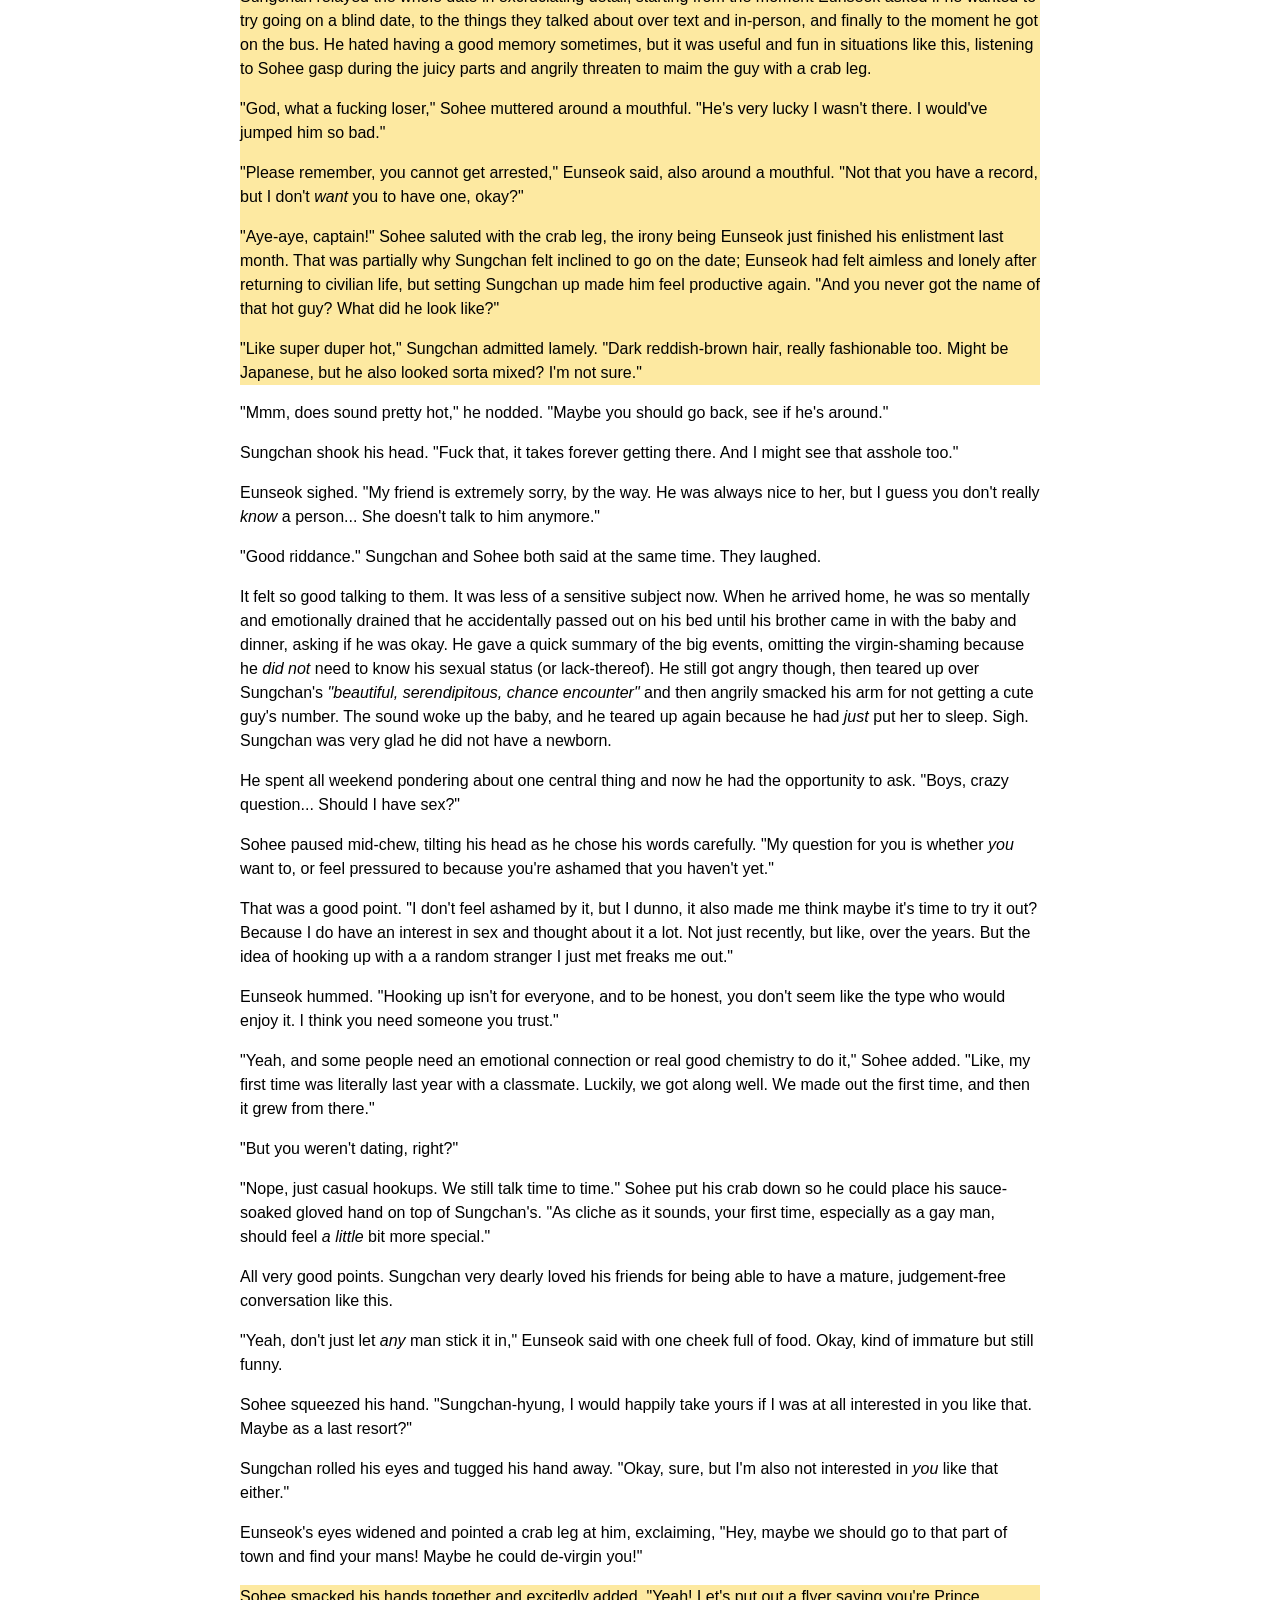
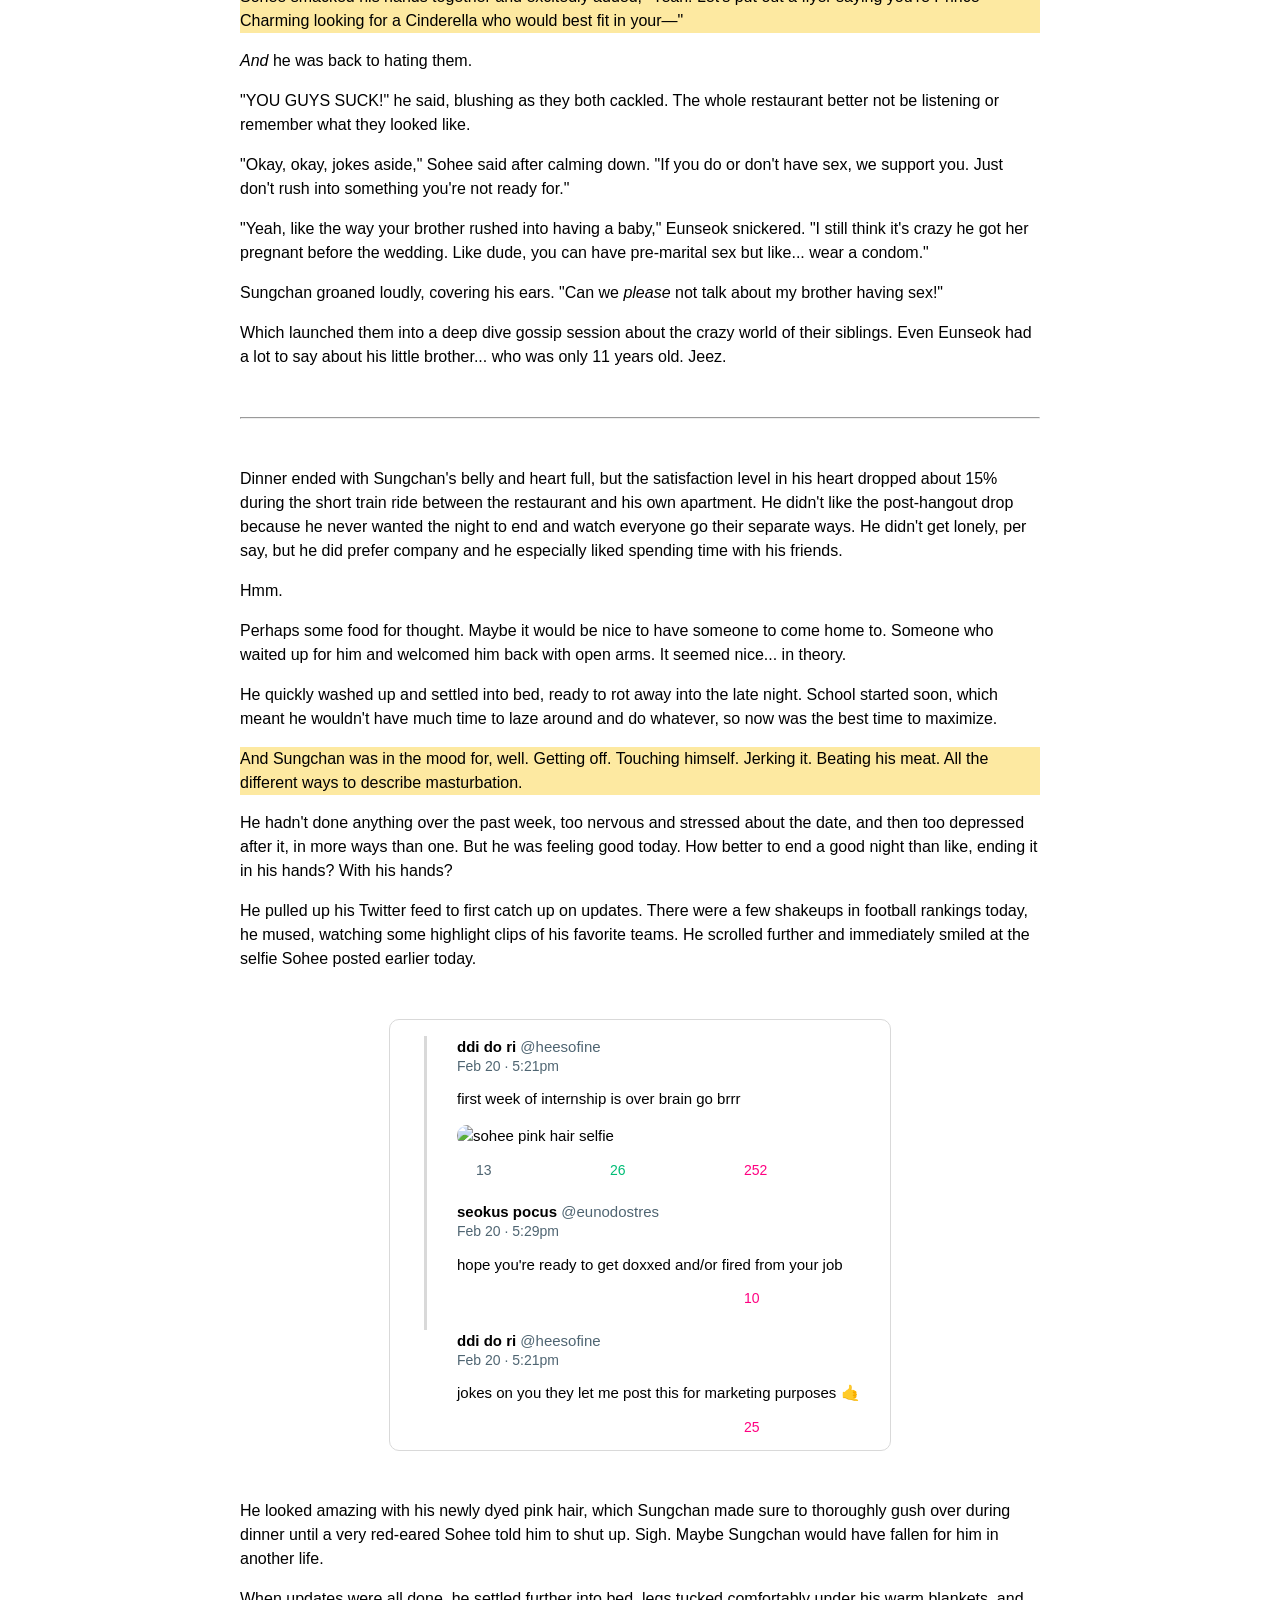
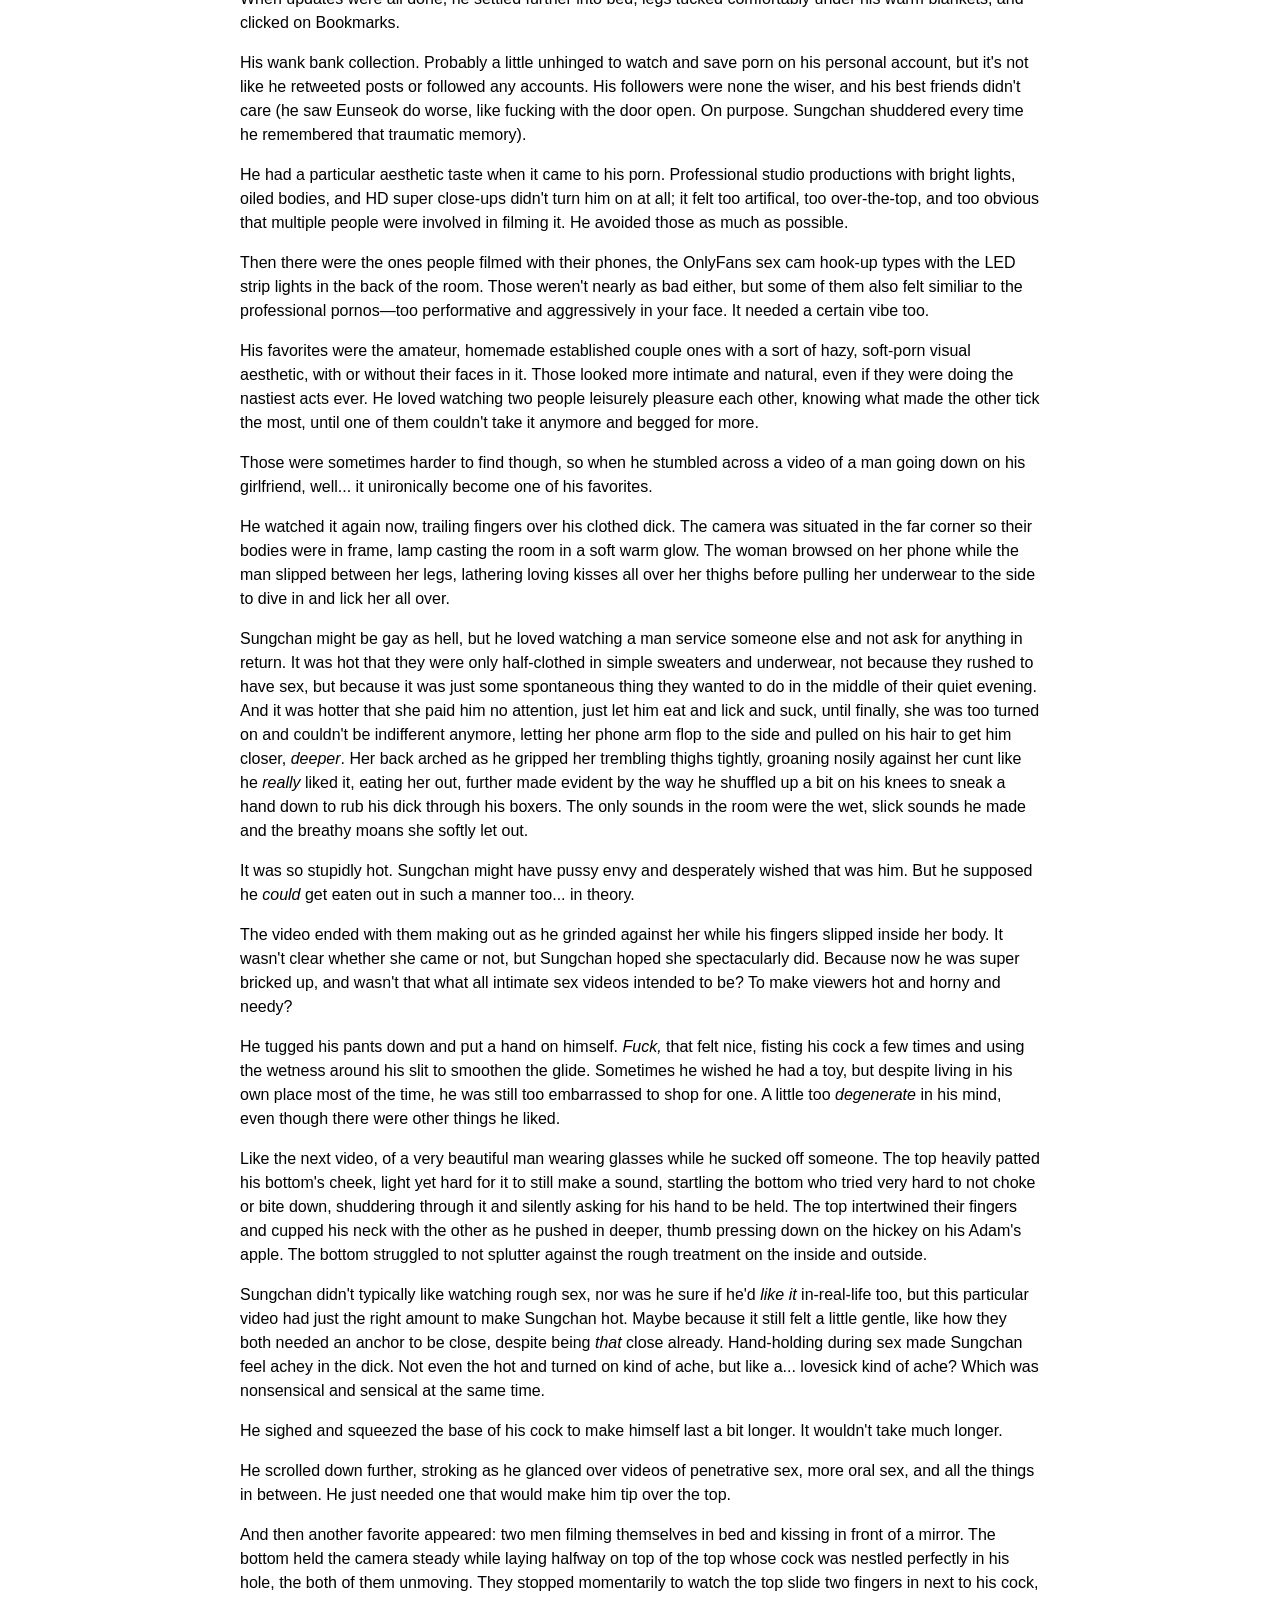
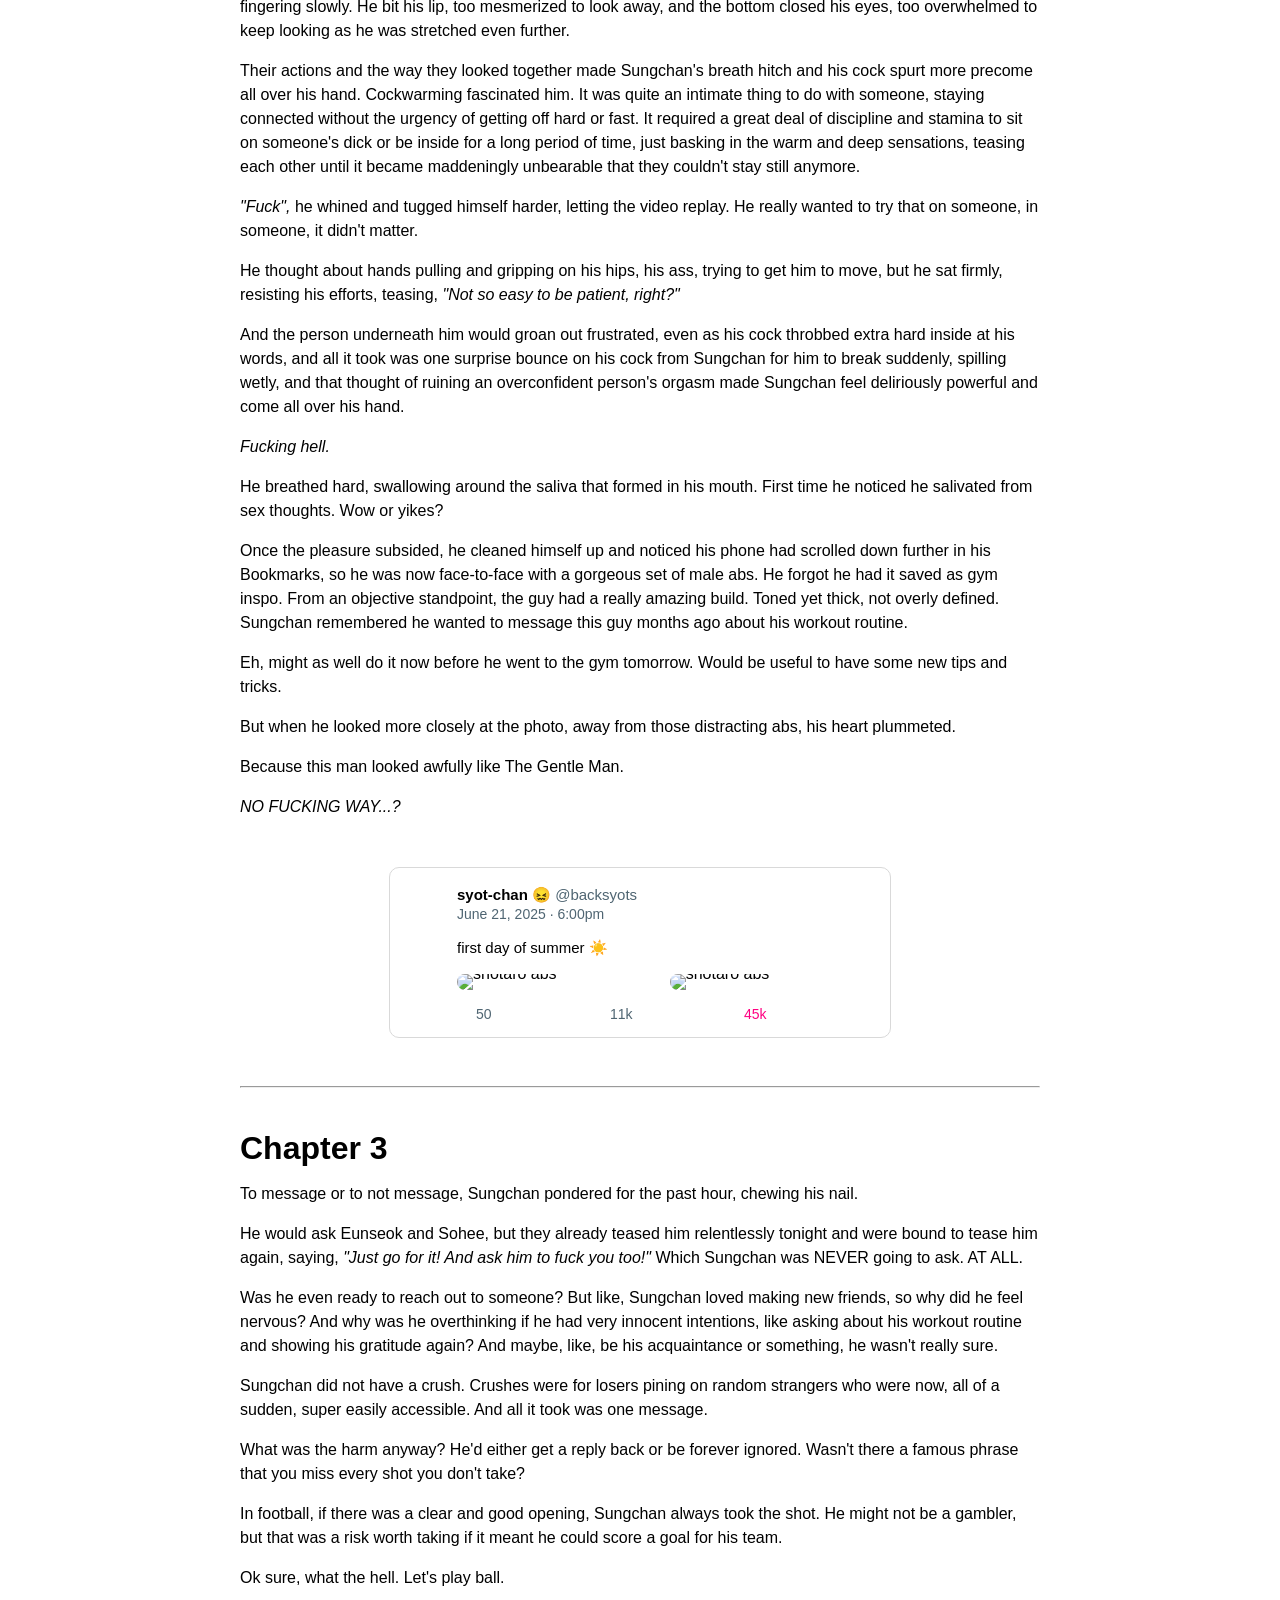
==== commit 3ec99f4a: "Chapter 2 finished" ====
--- a/index.html
+++ b/index.html
@@ -2,7 +2,7 @@
 <html lang="en">
 
 <head>
-  <link rel="stylesheet" type="text/css" href="stylesheet_v4.css"/>
+  <link rel="stylesheet" type="text/css" href="stylesheet_v5.css"/>
   <meta name="viewport" content="width=device-width, initial-scale=1">
 
   <!-- 
@@ -24,72 +24,29 @@
 </head>
 
 <body>
-<div class="wrapper">
-      <!-- tweet -->
-    <div class="container_box">
-      <!-- tweet profile photo -->
-      <p> 
-        <img class="profile_photo" src="https://images.squidge.org/images/2026/09/26/pfp_shotaro.png" alt="shotaro glasses profile photo">
-      </p>
-      <!-- tweet content -->
-      <div class="tweet_content">
-        <div class="tweet_header">
-        <div class="tweet_userInfo">
-          <p>
-            <span class="displayname">syot-chan 😖 </span>
-            <span class="username">@backsyots</span>
-          </p>
-          <p class="date">Feb 15 · 1:54am</p>
-        </div>
-
-        <div class="icons-test">
-            <p> <span class="icon--more"></p> 
-          </div>
-
-        </div>
-
-
-          <p class="tweet_text">
-            i'm horny as fuck shittttt
-          </p>
-          <div class="tweet_footer icons-test">
-            <div class="row">
-              <p> <span class="icon--comments"></p> <p>25</p>
-            </div>
-            <div class="row">
-              <p> <span class="icon--retweets"></p> <p>3.6k</p>
-            </div>
-            <div class="row">
-              <p> <span class="icon--likes"></p> <p>11.9k</p>
-            </div>
-            <div class="row tweet_footer--last">
-               <p> <span class="icon--views"></p> <p>110k</p>
-          </div>
-      </div>
-      </div>
-    </div>
-
-</div>
-
-
-
-  <h1> Chapter 1</h1>
-<!-- writing-->
-<div>
-  <p>Contrary to common perception, Sungchan was not adverse to dating—he just never actively chased it. He was open to the idea, a little intrigued even, but he never went out of his way to seek it.</p><p>The concept of putting his time, space, and efforts into pursuing someone felt cumbersome when he could be pursuing other things that were more tangible and achievable. Like sports trophies, excellent grades, a lateral career move. Because if things didn't work out, he knew it was not so much due to his character, but due to his lack of skillset or poorer metric performance—all things that could be easily improved. </p><p>Not because he couldn't conform to someone's dating preferences, or handle their emotional mood swings, or reply back ASAP about his whereabouts, which led to false cheating allegations that blacklisted him from the dating pool for years (real story of a friend of a friend).</p><p>Dating sounded <em>exhausting</em>. High risk, low reward. And Sungchan wasn't much of a gambler.</p><p>Oh, and he liked men. Go figure.</p><p>His chances at the gambler's table were far smaller than the average (heterosexual) player, but again, he wasn't out there wholeheartedly playing anyway.</p><p>His brother suspected Sungchan had issues with vulnerability, like opening his heart to someone else. There was some truth in it, for sure. But Sungchan was always a huge self-preservationist when it came to boundaries and he greatly valued not extenuating even more mental and emotional energy if he didn't need to. He already had a noisy, hyperactive brain, a loud, silly personality, and an honest, chattering mouth that would cause disaster if it encountered the wrong set of impatient hands.</p><p>So dating was not for him. Not at this time anyway.</p><p>But then he thought of his brother, who happily engaged at 24, then happily married at 25, and just recently, happily welcomed a baby a few days before he turned 26. What the fuck.</p><p>Sungchan did not live life on a timeline, much less his brother's traditional nuclear family mega speedrun timeline, which ew, he did not want at all. But he was turning 25 this year, and these were primetime experimental youth years. So he should at least give dating a try, right? At least once...</p><hr><p>"I don't think this is going to work."</p><p>Sungchan expected to hear those words the moment he sat down for this stupid blind date, but he hoped to say them first. Like 10 minutes into their meetup, because he was already disinterested prior to coming in, but he had to endure at least an hour after all the tedious and completely unsolicited effort Eunseok put in to set this up. Sigh.</p><p>"Yeah, I agree. Maybe we could stay in touch?" Not that Sungchan would, but he had to be polite. "It was nice to meet you—"</p><p>"You know, word of advice. Don't lie about yourself if you want to date someone."</p><p>Sungchan blinked, confused at the sudden change in atmosphere. "Excuse me?"</p><p>The person across from him scoffed and rolled their eyes. "Don't play dumb. You've got some nerve lying to me on a first date. <em>I've never dated anyone before.</em> Drop that crazy purity act, it's just a sorry excuse for being emotionally unavailable."</p><p>Okay, ouch. "Well, it's true. This is the first date I've ever been on in my life—"</p><p>"With that face and that body? Un-<em>fucking</em>-believable. What kind of 24 year old has never dated? What, are you going to lie to me again and say you've never even had sex?"</p><p>Sungchan flushed, a mixture of anger and embarrassment bubbling inside him. What was happening? "And what's wrong with being a virgin?" he defensively replied, <em>and</em> instantly regretted it, because that was a damning admission and this stranger <em>did not</em> need further confirmation from him.</p><p>"Being a virgin means you've still got the mind of an immature, stunted child. You haven't developed the functionalities to be a normal adult. If we dated, then I'd have to handhold you and coddle you, which I don't have the time for. And then I'd have to deal with you being a fucking liar."</p><p>Sungchan curled his hands into fists to suppress the anger inside him. He didn't need to be scolded like this, accused of being something he wasn't, and getting ostracized for being exactly what he was—<em>an inexperienced virgin</em>, sexually and romantically.</p><p>His friends couldn't care less about it, nor did his family. Well, not really anyway, save for the biannual question that popped up around the holidays, asking if he was seeing anyone because <em>"It's nice if someone looked after you too, Sungchanie."</em> But they never pressured him into dating someone, content to let Sungchan be Sungchan, going at his own pace.</p><p>So of <em>fucking</em> course, the one time he tried dating, even at low stakes and low effort, was a terrible misfire that trampled all over his pride. It was a train wreck that he couldn't have even seen coming.</p><p>He took a deep shuddering breath, ears burning and blood racing, stomach churning like he might throw up the coffee he had, which tasted real bland and acrid. Even <em>that</em> should've been a premonition of what was to come.</p><p>He could barely hear his own thoughts, but he was still well-aware of the stares of everyone around them who were badly pretending to not listen to their little one-sided deranged argument. Sungchan swallowed and said, as politely and firmly as he could, "Well, good thing this isn't going to work out. Please do not contact me, <em>ever</em>. In this lifetime or the next."</p><p>He stood up noisily, chair screeching across the floor as he gathered up his things. The person's eyes bulged, mouth squawking like a bird, "<em>Ya! </em>Where are you going?!"</p><p>Sungchan stormed away, head held high despite his desire to run and hide so badly. There was nothing to be ashamed of; plenty of people were like him. He wasn't the bad guy in this situation, nor did he say or do anything wrong except be honest. And look where honesty led him—a bruised ego and tears in his eyes. The shittiest feelings ever. </p><p>And it was definitely in his Top 5 Most Humiliating Experiences ever, which said a lot since Sungchan didn't embarrass easily. But to hear all of that on Valentine's Day too, surrounded by a bunch of lovey dovey couples on their own dates—WELL FUCK YOU, SONG EUNSEOK, YOU SICK SON OF A BITCH!!!</p><p>Sungchan hurriedly wiped at his eyes as he hustled to the bus stop 2 blocks down. However, the queue was long, and the next one wasn't due for another 50 minutes. Just great, really, that he might be stuck here on this damn block. And knowing his luck, he would board the bus with his newest sworn enemy.</p><p>Irritated, he fumbled through his pocket for his phone, ready to give Eunseok an earful, but when he took it out, he realized how bad his hands were shaking.<em> Oh fucking hell, </em>fuck people and dating, seriously, what a ludicrous thing to experience, sharing your feelings and life with someone, why would anyone submit themselves to such barbarism and mediocrity—</p><p>Someone tapped on his shoulder, voice chiming in loudly, "Hi, excuse me!" </p><p>He whipped his head around, ready for combat if it was <em>that </em>heinous piece of shit person. But it was just some guy, a little shorter than Sungchan, with sunglasses on top of his dark red-brown hair. He wore an olive brown jacket adorned with a crazy amount of pockets. It was eye-catching to say the least.</p><p>"You left this behind," the man said, sticking his hand out. Oh. It was Sungchan's scarf. No wonder his neck felt a little bare and cold. "Sorry to startle you, I tried getting your attention, but you didn't hear me. You also walk pretty fast."</p><p>"Thank you," he mumbled, sniffling. He didn't know what else to say. He wasn't in the mood for conversation, especially with someone who witnessed it go down, but the man stood there, breathing labored. He probably ran all this way to catch up to Sungchan. Well actually, that was quite nice of him to do.</p><p>"Um," the man said, rubbing the back of his neck. "You shouldn't go there again, by the way... I work around here and I usually see him there during my breaks, so."</p><p>Sungchan nodded, only half listening. He just wanted to rant to Eunseok and maybe get cuddled. "It's fine, I don't come here often anyway. The coffee sucks too, so."</p><p>The man made a tiny amused sound. "Even less of an incentive to make the trip down here."</p><p>"Yeah."</p><p>They settled into an awkward silence. Sungchan wished he could walk away from this conversation too, but it was not like he could. Why was the man still here?</p><p>"Hey, this is probably the last thing you want to hear, but I think it's worth hearing... You didn't deserve to be spoken to like that, or treated that way. Nobody does. I'm sorry you went through that."</p><p>Sungchan nodded, looking down at the ground. He didn't want to hear <em>this </em>at all. A bunch of faux-condolences disguised as polite niceties from a random stranger.</p><p>"And just for the record, I cussed him out. After you left. I ran out of there before he ragged on me too."</p><p>Sungchan whipped his head over again. The man looked at him with concern and perhaps a hint of teasing curiosity. Somehow, it felt like he was radiating warmth and comfort, like the sun shining through on a cloudy day. "What did you say exactly?"</p><p>The man grinned. "That he had a small dick and probably didn't know how to use it. Even a virgin would know the difference and wonder if he stuck it in yet."</p><p>Sungchan's jaw dropped. "You <em>did not </em>say that."</p><p>"Did too! Hence why I ran out of there as fast as I could. I also called him a bunch of names in Japanese, but I'm not going to repeat that here," he smiled sweetly, like a cheerful angel as if he hadn't just said something so crude.</p><p>Sungchan stared at him, baffled. "Not sure what to say, so I guess... Thank you? For defending my honor? For avenging a fallen hero?"</p><p>The man waved him off and laughed. Even that sounded like sunshine itself. "No need to thank me. People like that deserve a taste of their own medicine. But I also think you handled it pretty well, all things considered... It was very classy."</p><p>Sungchan snorted. "I took the express lane on the high road, I know. Been driving on it since the day I was born, actually."</p><p>He laughed again. It was so stupidly bright. "You're really funny."</p><p>Sungchan felt the slightest tweak of smile pull at his lips. "And <em>you're </em>crazy for saying all that to him. <em>And </em>for saying it not just once, but <em>twice</em>. In public. On a very, very busy afternoon with many, many people around."</p><p>The man leaned back, shoving his hands into his pockets, acting all nonchalantly and shrugging his shoulders. "What can I say? I'm bold and free like that." Then he winked.</p><p><em>Oh.</em></p><p>Sungchan realized then that this man was <em>very </em>attractive. <span style="color: rgb(197, 200, 198);">Very, very attractive.</span> And Sungchan was only just a man. A very, very gay man.</p><p>Heat rose to his cheeks. He swallowed down the sudden saliva in the back of his throat. Sungchan did not do too stunningly well around handsome men, especially those who might be (???) flirting with him. "Thank you, again. For the scarf and for the revenge, or whatever. You're like the knight to my damsel in distress."</p><p>The man, or now in his head was The Man, beamed, just as the bus turned the corner. "Funny you say that, because I believe your beautiful chariot awaits."</p><p>Right. Sungchan didn't realize time passed by so fast. He got his bus card ready on his phone, moving forward in the line, and then noticed The Man still had his hands in his pockets, merely watching him. Sungchan frowned. "Are you not getting on?"</p><p>"No," he shook his head and smiled warmly. "I'm just here to send you off safely."</p><p><em>Oh.</em></p><p>Sungchan's heart thumped. His brain couldn't wrap about the idea that his kind, beautiful stranger who stuck around to keep Sungchan company. And he just realized he had stood firmly on Sungchan's left side, or right behind him like now, body twisting this way and that as if to shield Sungchan from any evil spirits that might come from down the street where the cafe was. Standing guard like he really was Sungchan's knight in shining armor. <em>No fucking way.</em></p><p>Lost in those crazy thoughts, Sungchan took a few more steps forward and tripped over empty air, but The Man hooked onto his elbow, pulling him firmly back upright. His hand felt warm even through the layers Sungchan wore. "Heh, good thing I stuck around, right?"</p><p>All of this was flustering him. "Yes, right... thank you, again. Seriously. For everything."</p><p>And maybe he really was an angel too, sent to right the wrongs of this tilted day, because there was one spot left and it was all Sungchan's.</p><p>The Man gestured for Sungchan to board the stairs. "Go on now. Take good care of yourself, okay?"</p><p>He thanked him again and boarded, but an ache filled his chest. Suddenly, he didn't want to depart so soon, but he promised to be back early to prepare for dinner and the ride home was already over an hour long. It wasn't like he knew this incredibly kind, handsome man, but wasn't that the point of blind dates anyway? To meet someone in hopes of starting something new? Could he even classify waiting for the bus together a "blind date"?</p><p>But the choice was made for him. The doors closed before he could change his mind. All he could do was stare out the window at The Man waving gently and smiling beautifully at Sungchan. He realized, terribly devastated, that he never even asked for his name.</p><p>It may have been a fleeting meeting, but it was an act of kindness that Sungchan would never forget.</p>
-</div>
+
+<h1> Only One AU - Table of Contents</h1>
+<ol class="toc-list">
+  <li> <a href="#chapter1"> <span class="title">Chapter 1</span></a></li>
+  <li> <a href="#chapter2"> <span class="title">Chapter 2</span></a></li>
+  <li> <a href="#chapter3"> <span class="title">Chapter 3</span></a></li>
+</ol>
 
 <hr>
 
-<!-- sungchan -->
- 
-  <div class="wrapper">
-    
+<div id="chapter 1"> 
+  <h1>Chapter 1</h1>
+  <p>Contrary to common perception, Sungchan was not adverse to dating—he just never actively chased it. He was open to the idea, a little intrigued, but he never went out of his way to seek it.</p>
+  <p>Investing his precious time and sharing his treasured space into pursuing someone felt cumbersome when he could be pursuing other things that were more tangible and achievable. Like sports trophies, or excellent grades, or a lateral career move. If things didn't work out, then it was not so much due to his character, but due to his lack of skill set or poorer metric performance, which could all be easily improved.</p>
+  <p>Not because he couldn't conform to someone's high-maintenance dating preferences, or handle their emotional hot-and-cold mood swings, or reply back ASAP about his whereabouts, leading to false cheating allegations that blacklisted him from the dating pool for years (real story of a friend of a friend). </p><p>Dating sounded <em>exhausting</em>. High risk, low reward. And Sungchan wasn't much of a gambler.</p><p>Oh, and he liked men. So his chances at the gambler's table were far smaller than the average (heterosexual) player, but again, he wasn't out there wholeheartedly playing anyway.</p><p>His brother suspected Sungchan had issues with vulnerability, like opening his heart to someone else. There was some truth in it, for sure. But Sungchan was always a huge self-preservationist when it came to boundaries and he greatly valued not extenuating even more mental and emotional energy if he didn't need to. He already had a noisy, hyperactive brain, a loud, silly personality, and an honest, chattering mouth that would cause disaster if it fell into the wrong set of impatient hands.</p><p>So dating was not for him. Not at this time anyway.</p><p>But then he thought of his brother, who happily engaged at 24, then happily married at 25, and most recently, happily welcomed a baby a few days before he turned 26. What the fuck.</p><p>Sungchan did not live life on a timeline, much less his brother's traditional nuclear family mega speedrun timeline, which <em>EWW</em> he did not want at all.</p><p>But it did seem nice to be with someone. In theory. Like cooking together, or studying together, laying together in bed talking about the mundane. Sometimes Sungchan fantasized about that, being physically close with someone that wasn't a platonic friend. The kind of intimacy that made him shiver and yearn. Like hand-holding, out of all things, or being pulled in close by the belt loop for a kiss, or curling his arms around someone and never letting go.</p><p>Then there was the explicit kind of intimacy that made him shiver and yearn. Like putting his hands all over someone and groping everywhere, or sitting on top of them while their hands tugged and pulled on his ass while they made out, their dick hard and leaking against him, or spreading his legs wide for some mind-blowing fucking, whether it was in him or around him...</p><p>Maybe he was touch-starved. Or very, very horny. The libido of a young man was often like that.</p><p>He was turning 25 this year. Many people said these were primetime healthy, youthful years meant for experimenting before bigger Real-World Adulting Responsibilities kicked in, like working a stable 9-6 job, managing his finances and hobbies, or dealing with the growing pains of increasingly geriatric joints.</p><p>So he should at least give dating a try, right? Or have sex, right? At least once...</p><hr><p>"I don't think this is going to work."</p><p>Sungchan expected to hear those words the moment he sat down for this stupid blind date, but he hoped to say them first. Like 10 minutes into their meetup, because he was already disinterested and nervous prior to coming in.</p><p>Their text conversation was decent at first. They share similar interests (football, childhood shows, and obviously, men), but then his date randomly sent over his playlist which was tragically filled with the basic Top 40s white people pop music, which Sungchan could (try to) disregard since music taste was subjective. But then he texted this morning that he would be late and to not be deterred if he sounded like a heavy smoker with a hoarse throat—he had screamed his lungs out at a Charlie Puth concert the night before. </p><p>So yes, Sungchan already had a preconceived bias against him. It was already a huge NO, stamped officially in red. And then it multiplied tenfold when his date showed up with a university-branded drawstring bag, the kind they passed out as free swag, looking very much like a middle school kid going on a school field trip. The siren blared loudly in his head. </p><p>But Sungchan had to <em>try</em> and endure at least 2 hours after all the tedious and completely unsolicited effort Eunseok put in to set this up. Sigh.</p><p>"Yeah, I agree. Maybe we could stay in touch?" Not that Sungchan would, but he was being polite. "It was nice to meet you—"</p><p>"You know, word of advice. Don't lie about yourself if you want to date someone."</p><p>Sungchan blinked, confused at the sudden change in atmosphere. "Excuse me?"</p><p>The person across from him scoffed and rolled their eyes. "Don't play dumb. You've got some nerve lying to me on a first date. <em>I've never dated anyone before.</em> Shit dude, drop that crazy purity innocent act, it's just a sorry excuse to explain why you're a sucky boyfriend. Which I presume, is being emotionally unavailable and having low EQ."</p><p>Okay, ouch. "Well, it's true that this is the first date I've ever been on in my life—"</p><p>"Are you seriously doubling down? You want me to believe that, with that face and that body? Un-<em>fucking</em>-believable. What kind of 24 year old has never dated? What, are you going to lie to me again and say you've never even had sex?"</p><p>Sungchan flushed, a mixture of anger and embarrassment bubbling inside him. What was happening?</p><p>"And what's wrong with being a virgin?" he defensively replied, instantly regretting it because that was a damning admission and this stranger <em>did not</em> need further confirmation from him.</p><p>"Being a virgin means you have a bunch of hidden red flags that not even someone's desperate grandma would want to have sex with you. You also have the mind of an immature, stunted child who can't act like a normal adult, so if we dated, then I'd have to handhold you and coddle you, which I don't have the time for." The person paused, sneering wickedly. "But that's all hypothetical, right? I gave you a chance to be honest, and yet you still chose to lie. I don't fuck with huge psycho liars." </p><p>Sungchan curled his hands into fists to suppress the anger inside him. He didn't need to be scolded like this, accused of being something he wasn't and forced to plead guilty to crimes he didn't commit, and ostracized for being exactly what he was—<em>an inexperienced virgin</em>, sexually and romantically.</p><p>His lack of experience never made him feel lesser, or made people see him as lesser either. His friends didn't care, nor did his family, though they asked the same question that popped up twice a year around the holidays, <em>"Are you seeing someone? It's nice if someone looked after you too, Sungchanie." </em>But they never pressured him into dating, content to let Sungchan be Sungchan, going at his own pace.</p><p>So of <em>fucking</em> course, the one time he tried dating, even at low stakes and low effort, was a terrible misfire that trampled all over his pride. It was a train wreck that he couldn't have even seen coming.</p><p>He could barely hear his own thoughts, but he was still well-aware of the stares of everyone around them who were badly pretending to not listen to their little one-sided deranged argument. His ears burned and blood raced, stomach churning like he might throw up the coffee he had, which tasted real bland and acrid. Even <em>that</em> should've been a premonition of what was coming. </p><p>Sungchan took a deep shuddering breath and said, as politely and firmly as he could, "Well, good thing this isn't going to work out because I would never date a rude, mean, and self-righteous bully like you. Please do not contact me again, <em>ever</em>. In this lifetime or the next."</p><p>He stood up noisily, chair screeching across the floor as he gathered up his things. The person's eyes bulged, mouth squawking like a bird, "<em>Ya! </em>Where do you think you're going?!"</p><p>Sungchan stormed away, head held high despite his desire to run and hide so bad. There was nothing to be ashamed of; plenty of people were like him. He wasn't the bad guy in this situation, nor did he say or do anything wrong except be honest. But look where honesty led him—battered with a bruised ego and annoying tears in his eyes. The shittiest feeling ever. </p><p>This was definitely in his Top 5 Most Humiliating Experiences ever, which said a lot since Sungchan didn't embarrass easily. But to be publicly ridiculed by a psycho stranger on Valentine's Day too, surrounded by a bunch of lovey dovey couples on their own dates—WELL FUCK YOU, SONG EUNSEOK, YOU SICK SON OF A BITCH!!!</p><p>Sungchan hurriedly wiped at his eyes as he hustled to the bus stop 2 blocks over. He hoped no one asked him if he was okay. He might start bawling.</p><p>Unfortunately, the bus queue was long and crowded, even for a Saturday. The next one wasn't due for another 50 minutes. Just great, really, that he might be stuck here on this damn block. And knowing his bad luck, he might board the bus with his newest sworn enemy and get ridiculed again.</p><p>Irritated, he fumbled through his pocket for his phone, ready to give Eunseok an earful, but when he took it out, he realized how bad his hands shook.<em> Oh fucking hell, </em>he hadn't felt this upset in so long.</p><p>Fuck people and dating, seriously, what a ludicrous thing to experience, sharing your feelings and life with someone just to be stuck in an anxiety-inducing 24/7 shit-show circus, why would anyone submit themselves to such misery and barbarism—</p><p>Something tapped on his shoulder, voice chiming in loudly, "Hi, excuse me!" </p><p>He whipped his head around, ready for combat if it was <em>that </em>heinous piece of shit. But it was just some guy, a little shorter than Sungchan, with sunglasses on top of his dark red-brown hair. He wore an olive brown jacket adorned with a crazy amount of pockets. It was eye-catching to say the least.</p><p>"You left this behind," the man said, sticking his hand out. Oh. It was Sungchan's scarf. No wonder his neck felt a little bare and cold. "Sorry to startle you, I tried getting your attention, but you didn't hear me."</p><p>"Thank you," he mumbled, sniffling. He didn't know what else to say. He wasn't in the mood for conversation, especially with someone who witnessed that nightmarish cringefest. The man stood there, breathing slightly labored. He probably ran all this way to catch up to Sungchan, which was actually quite nice of him to do.</p><p>"Um," the man said, rubbing the back of his neck. "You shouldn't go there again... I work around here and usually see him there during my breaks, so."</p><p>Sungchan nodded, only half listening. He just wanted to rant to Eunseok and maybe get cuddled. "It's fine, I don't come here often anyway. The coffee sucks too, so."</p><p>The man made a tiny amused sound. "Great, even less of an incentive to make the trip down here."</p><p>"Yeah."</p><p>They settled into an awkward silence. Sungchan wished to walk away from this conversation too, but it was not like he had anywhere else to go. Why was he still here?</p><p>"Hey, this is probably the last thing you want to hear, but I think it's worth hearing... You didn't deserve to be spoken to like that, or treated that way. Nobody does. I'm sorry you went through that."</p><p>Sungchan nodded, looking down at the ground. He didn't want to hear <em>this </em>at all. A bunch of faux-condolences disguised as polite niceties from a random stranger.</p><p>"And just for the record, I cussed him out. After you left. I ran out of there before he ragged on me too."</p><p>Sungchan whipped his head over again. The man looked at him with concern and perhaps a hint of teasing curiosity. Somehow, it felt like he was radiating warmth and comfort, like the sun shining through on a cloudy day. "And what did you say exactly?"</p><p>The man grinned. "That he had a small dick and probably didn't know how to use it. Even a virgin could tell the difference and wonder if he stuck it in yet."</p><p>Sungchan's jaw dropped. "You <em>did not </em>say that."</p><p>"Did too! Hence why I ran out of there as fast as I could. I also called him a bunch of names in Japanese, but I'm not going to repeat that here," he smiled sweetly like a cheerful angel, as if he hadn't just said something so crude.</p><p>Sungchan stared at him, baffled. "I'm not sure what to say, so I guess... Thank you? For defending my honor? For avenging a fallen hero?"</p><p>The man waved him off and laughed. Even that sounded like sunshine itself. "No need to thank me. People like that deserve a taste of their own medicine. But I also think you handled it pretty well, all things considered... It was very classy."</p><p>Sungchan snorted. "I took the express lane on the high road, I know. Been driving on it since the day I was born."</p><p>He laughed again. It was so stupidly bright. "You're funny."</p><p>Sungchan felt the slightest tweak of smile pull at his lips. "And <em>you're </em>crazy for saying all that to him. <em>And </em>for saying it not just once, but <em>twice</em>. In public. On a very, very busy afternoon with many, many people around."</p><p>The man leaned back, shoving his hands into his pockets, glancing around and shrugging his shoulders, acting all nonchalantly. "What can I say? I'm bold and free like that." Then he winked at Sungchan.</p><p><em>Oh.</em></p><p>Sungchan realized then that this man was <em>very </em>attractive. Very, very attractive. And Sungchan was only just a man. A very, very gay man.</p><p>Heat rose in his cheeks. He swallowed down the sudden lump in the back of his throat. He didn't do too stunningly well around handsome men, especially those who might be (???) flirting with him. "Thank you, again. For the scarf and for the revenge, or whatever. You're like the knight to my damsel in distress."</p><p>The man, who was now dubbed The Man in his head, beamed just as the bus turned the corner. "Funny you say that, because I believe your beautiful chariot awaits."</p><p>Right. He forgot momentarily what he was doing. He got his bus card ready on his phone, moving forward in the line, and then noticed The Man still had his hands in his pockets, merely watching him. Sungchan frowned. "Are you getting on?"</p><p>"No," he shook his head and smiled warmly. "I'm just here to send you off safely."</p><p><em>Oh.</em></p><p>Sungchan's heart thumped. His brain couldn't wrap about the idea that his kind, beautiful stranger stuck around to keep Sungchan company. And he just realized that this whole time, he had stood firmly, unwavering, on Sungchan's left side and shifted behind when Sungchan turned forward, as if using his body to shield Sungchan from view even if he was a bit smaller. Standing guard like he was Sungchan's knight in shining armor, ready to ward off any evil spirits that might come from the direction of the cafe. <em>No fucking way.</em></p><p>Those crazy, speculative thoughts festered, making Sungchan distracted and trip over empty air. The <em>Gentle</em> Man (his brain stupidly supplied) hooked onto his elbow, pulling him firmly back upright. His hand felt warm even through the layers Sungchan wore. "Hehe, good thing I stuck around, right?"</p><p>All of this was flustering him. "Yes, right... thank you, again. Seriously. For everything."</p><p>And maybe he really was an angel too, sent to right the wrongs of this tilted day, because there was one spot left on the bus and it was all Sungchan's.</p><p>The Gentle Man gestured for Sungchan to board the stairs. "Go on now. Take good care of yourself, okay?"</p><p>Sungchan said his goodbyes, bowing politely before boarding. An ache filled his chest. Suddenly, he didn't want to leave, but he promised to be back early to prepare dinner and the ride to his family's house was already over an hour long. And he he didn't really know this incredibly kind, handsome man, but wasn't that the point of dating anyway? To meet someone new in hopes of starting something new? Could he even classify waiting for the bus together a "date"?</p><p>But it was too late. The choice was made for him. The doors closed before he could change his mind. All he could do was stare out the window at The Gentle Man, who waved and smiled beautifully at Sungchan. His neck strained to look back at him until he couldn't see him anymore. He realized, belatedly and devastatingly, that he never even asked for his name.</p><p>Though it was a fleeting encounter in a city full of millions, it was still the single greatest act of kindness that Sungchan had ever experienced. He would never forget it.</p>
+
+  <hr>
+
+  <div class="wrapper">   
   <!-- twt account -->
     <div class="account_header">
-      <img src="https://images.squidge.org/images/2026/09/26/account_sungchan_header-follow.png" alt="sungchan account header"/>
-    </div>
-
+      <img src="https://images.squidge.org/images/2026/09/29/account_sungchan_header-follow.png" alt="sungchan account header"/>
+    </div>
     <!-- account info -->
     <div class="container_box account_box">
       <!-- account info -->
@@ -99,30 +56,28 @@
         </div>
 
         <div class="account_userBio">
-          <p>the way to my heart? a hearty meaty burger 🍔<br> #feelingseoulful</p>
+          <p>the key to my heart? a hearty burger 🍔<br> #feelingseoulful</p>
         </div>
 
         <div class="account_userMeta">
           <div class="row">
-            <p> <img class="icon" src="https://images.squidge.org/images/2026/09/26/icon_location.png" alt="location icon"/>
-            </p>
+            <p class="icon icon--location"></p>
             <p class="color--darkgrey">2001</p>
           </div>
 
           <div class="row">
-            <p> <img class="icon" src="https://images.squidge.org/images/2026/09/26/icon_date.png" alt="calendar icon"/>
-            </p>
-            <p class="color--darkgrey">Joined December 2025</p>
+            <p class="icon icon--calendar"></p>
+            <p class="color--darkgrey">Joined November 2025</p>
           </div>
         </div>
 
         <div class="account_followMeta">
           <div class="row">
-            <p class="icon"><strong>23</strong></p>
+            <p class="margin-right--4"><strong>23</strong></p>
             <p class="color--darkgrey">Following</p>
           </div>
           <div class="row">
-            <p class="icon"><strong>45</strong></p>
+            <p class="margin-right--4"><strong>45</strong></p>
             <p class="color--darkgrey">Followers</p>
           </div>
         </div>
@@ -137,659 +92,576 @@
     <!-- js tweet -->
     <div class="container_box tweet_reply--first">
       <!-- tweet profile photo -->
-      <p> 
-        <img class="profile_photo" src="images/pfp_sungchan.png" alt="sungchan profile photo">
-      </p>
-      <!-- tweet content -->
-      <div class="tweet_content">
+      <div class="profile_photo pfp_sungchan"></div>
+      <!-- tweet content -->
+      <div class="tweet_content">
+        <div class="tweet_header">
+          <div class="tweet_userInfo">
+            <p>
+              <span class="displayname">jinsu </span>
+              <span class="username">@deerestbambi</span>
+            </p>
+            <p class="date">Feb 14 · 9:23pm</p>
+          </div>
+          <p class="icon icon--more"></p>
+        </div>
+
+        <div class="tweet_text">
+            <p>
+              had my first ever date today and here are my takeaways:
+              <br> 1) some ppl will jinjja k-word you for being a virgin. demons DO live among us.
+              <br> 2) don't fucking listen to oomf ever again. he might be a demon too.
+              <br>
+              3) though there are demons, there are also angels... perhaps life IS worth living.
+            </p>
+            <p class="text_linebreak">tldr - <span class="color--twitterblue">#FUCKvalentinesday</span></p>
+        </div>
+
+        <div class="tweet_footer">
+            <div class="row">
+              <p class="icon icon--comments"></p><p>3</p>
+            </div>
+            <div class="row">
+              <p class="icon icon--retweets"></p><p>85</p>
+            </div>
+            <div class="row">
+              <p class="icon icon--likes"></p><p>214</p>
+            </div>
+            <div class="row tweet_footer--last">
+              <p class="icon icon--bookmark"></p>
+            </div>
+        </div>
+      </div>
+    </div>
+
+    <!-- sh tweet -->
+    <div class="container_box tweet_reply--between">
+      <!-- tweet profile photo -->
+      <div class="profile_photo pfp_sohee"></div>
+      <!-- tweet content -->
+      <div class="tweet_content">
+        <div class="tweet_header">
+          <div class="tweet_userInfo">
+            <p>
+              <span class="displayname">ddi ddo ri</span>
+              <span class="username">@heesofine</span>
+            </p>
+            <p class="date">Feb 14 · 9:25pm</p>
+          </div>
+          <p class="icon icon--more"></p>
+        </div>
+        
+        <div class="tweet_text">
+            <p>why does it sound like you got virgin-shamed...? 😭😭😭</p>
+        </div>
+
+        <div class="tweet_footer">
+            <div class="row">
+              <p class="icon icon--comments"></p><p>1</p>
+            </div>
+            <div class="row">
+              <p class="icon icon--retweets"></p>
+            </div>
+            <div class="row">
+              <p class="icon icon--likes"></p><p>35</p>
+            </div>
+            <div class="row tweet_footer--last">
+              <p class="icon icon--bookmark"></p>
+            </div>
+        </div>
+      </div>
+    </div>
+
+    <!-- js tweet -->
+    <div class="container_box tweet_reply--between">
+      <!-- tweet profile photo -->
+      <div class="profile_photo pfp_sungchan"></div>
+      <!-- tweet content -->
+      <div class="tweet_content">
+        <div class="tweet_header">
+          <div class="tweet_userInfo">
+            <p>
+              <span class="displayname">jinsu </span>
+              <span class="username">@deerestbambi</span>
+            </p>
+            <p class="date">Feb 14 · 9:27pm</p>
+          </div>
+          <p class="icon icon--more"></p>
+        </div>
+        <div class="tweet_text">
+          <p>BECAUSE I DID?? fuck ass eunseok sent me on a blind date with a HUGE UPTIGHT LOSER and all it did was remind me why I DON'T FUCKING DATE. PEOPLE ARE SOOO WEIRD <span class="color--twitterblue">@eunodostres</span> man fuck you.</p>
+        </div>
+        <div class="tweet_footer">
+            <div class="row">
+              <p class="icon icon--comments"></p><p>1</p>
+            </div>
+            <div class="row">
+              <p class="icon icon--retweets"></p>
+            </div>
+            <div class="row">
+              <p class="icon icon--likes"></p><p>18</p>
+            </div>
+            <div class="row tweet_footer--last">
+              <p class="icon icon--bookmark"></p>
+            </div>
+        </div>
+      </div>
+    </div>
+
+    <!-- es tweet -->
+    <div class="container_box tweet_reply--between">
+      <!-- tweet profile photo -->
+      <div class="profile_photo pfp_eunseok"></div>
+      <!-- tweet content -->
+      <div class="tweet_content">
+        <div class="tweet_header">
+          <div class="tweet_userInfo">
+            <p>
+              <span class="displayname">seokus pocus</span>
+              <span class="username">@eunodostres</span>
+            </p>
+            <p class="date">Feb 14 · 9:30pm</p>
+          </div>
+          <p class="icon icon--more"></p>
+        </div>
+        <div class="tweet_text">
+          <p>DUDE I SAID I WAS SORRY... friend said he was a chill guy pls don't shoot the messenger 🤷‍♀️ i'll treat you to a meal as reparations... for your struggle hour today</p>
+        </div>
+        <div class="tweet_footer">
+            <div class="row">
+              <p class="icon icon--comments"></p><p>1</p>
+            </div>
+            <div class="row">
+              <p class="icon icon--retweets"></p>
+            </div>
+            <div class="row">
+              <p class="icon icon--likes"></p><p>5</p>
+            </div>
+            <div class="row tweet_footer--last">
+              <p class="icon icon--bookmark"></p>
+            </div>
+        </div>
+      </div>
+    </div>
+
+    <!-- sc tweet -->
+    <div class="container_box tweet_reply--between">
+      <!-- tweet profile photo -->
+      <div class="profile_photo pfp_sungchan"></div>
+      <!-- tweet content -->
+      <div class="tweet_content">
+        <div class="tweet_header">
+          <div class="tweet_userInfo">
+            <p>
+              <span class="displayname">jinsu </span>
+              <span class="username">@deerestbambi</span>
+            </p>
+            <p class="date">Feb 14 · 9:32pm</p>
+          </div>
+          <p class="icon icon--more"></p>
+        </div>
+        <div class="tweet_text">
+          <p>MORE LIKE STRUGGLE HOUR(S) INCLUDING MY MENTAL PREP TIME AND THE HORRIFIC EMOTIONAL AFTERMATH... i demand an expensive 7-course meal worth ₩100,000. don't be cheap.</p>
+        </div>
+        <div class="tweet_footer">
+            <div class="row">
+              <p class="icon icon--comments"></p><p>1</p>
+            </div>
+            <div class="row">
+              <p class="icon icon--retweets"></p>
+            </div>
+            <div class="row">
+              <p class="icon icon--likes"></p><p>9</p>
+            </div>
+            <div class="row tweet_footer--last">
+              <p class="icon icon--bookmark"></p>
+            </div>
+        </div>
+      </div>
+    </div>
+
+    <!-- es tweet -->
+    <div class="container_box tweet_reply--between">
+      <!-- tweet profile photo -->
+      <div class="profile_photo pfp_eunseok"></div>
+      <!-- tweet content -->
+      <div class="tweet_content">
+        <div class="tweet_header">
+          <div class="tweet_userInfo">
+            <p>
+              <span class="displayname">seokus pocus</span>
+              <span class="username">@eunodostres</span>
+            </p>
+            <p class="date">Feb 14 · 9:32pm</p>
+          </div>
+          <p class="icon icon--more"></p>
+        </div>
+        <div class="tweet_text">
+          <p>acting like the most beautiful angel didn't just grace you with their presence today 🤥🤥 for that alone, i ask for a discounted price: ₩50,000 at a regular restaurant with unlimited alcohol</p>
+        </div>
+        <div class="tweet_footer">
+            <div class="row">
+              <p class="icon icon--comments"></p><p>1</p>
+            </div>
+            <div class="row">
+              <p class="icon icon--retweets"></p>
+            </div>
+            <div class="row">
+              <p class="icon icon--likes"></p><p>7</p>
+            </div>
+            <div class="row tweet_footer--last">
+              <p class="icon icon--bookmark"></p>
+            </div>
+        </div>
+      </div>
+    </div>
+
+    <!-- sc tweet -->
+    <div class="container_box tweet_reply--between">
+      <!-- tweet profile photo -->
+      <div class="profile_photo pfp_sungchan"></div>
+      <!-- tweet content -->
+      <div class="tweet_content">
+        <div class="tweet_header">
+          <div class="tweet_userInfo">
+            <p>
+              <span class="displayname">jinsu </span>
+              <span class="username">@deerestbambi</span>
+            </p>
+            <p class="date">Feb 14 · 9:33pm</p>
+          </div>
+          <p class="icon icon--more"></p>
+        </div>
+        <div class="tweet_text">
+          <p>bruh. you know full well i don't drink much so unlimited alcohol is wasted on me. make it ₩75,000 at at ayce crab shack</p>
+        </div>
+        <div class="tweet_footer">
+          <div class="row">
+            <p class="icon icon--comments"></p><p>1</p>
+          </div>
+          <div class="row">
+            <p class="icon icon--retweets"></p>
+          </div>
+          <div class="row">
+            <p class="icon icon--likes"></p><p>3</p>
+          </div>
+          <div class="row tweet_footer--last">
+            <p class="icon icon--bookmark"></p>
+          </div>
+        </div>          
+      </div>
+    </div>
+
+    <!-- es tweet -->
+    <div class="container_box tweet_reply--between">
+      <!-- tweet profile photo -->
+      <div class="profile_photo pfp_eunseok"></div>
+      <!-- tweet content -->
+      <div class="tweet_content">
+        <div class="tweet_header">
+          <div class="tweet_userInfo">
+            <p>
+              <span class="displayname">seokus pocus</span>
+              <span class="username">@eunodostres</span>
+            </p>
+            <p class="date">Feb 14 · 9:33pm</p>
+          </div>
+          <p class="icon icon--more"></p>
+        </div>
+        <div class="tweet_text">
+           <p>UGH FINE. whatever your heart desires...</p>
+        </div>
+        <div class="tweet_footer">
+            <div class="row">
+              <p class="icon icon--comments"></p><p>1</p>
+            </div>
+            <div class="row">
+              <p class="icon icon--retweets"></p>
+            </div>
+            <div class="row">
+              <p class="icon icon--likes"></p><p>2</p>
+            </div>
+            <div class="row tweet_footer--last">
+              <p class="icon icon--bookmark"></p>
+            </div>
+        </div>
+      </div>
+    </div>
+
+    <!-- sh tweet -->
+    <div class="container_box tweet_reply--between">
+      <!-- tweet profile photo -->
+      <div class="profile_photo pfp_sohee"></div>
+      <!-- tweet content -->
+      <div class="tweet_content">
+        <div class="tweet_header">
+          <div class="tweet_userInfo">
+            <p>
+              <span class="displayname">ddi ddo ri</span>
+              <span class="username">@heesofine</span>
+            </p>
+            <p class="date">Feb 14 · 9:25pm</p>
+          </div>
+          <p class="icon icon--more"></p>
+        </div>
+        
+        <div class="tweet_text">
+            <p>can i come 😏</p>
+        </div>
+
+        <div class="tweet_footer">
+            <div class="row">
+              <p class="icon icon--comments"></p><p>1</p>
+            </div>
+            <div class="row">
+              <p class="icon icon--retweets"></p>
+            </div>
+            <div class="row">
+              <p class="icon icon--likes"></p><p>2</p>
+            </div>
+            <div class="row tweet_footer--last">
+              <p class="icon icon--bookmark"></p>
+            </div>
+        </div>
+      </div>
+    </div>
+
+    <!-- sc tweet -->
+    <div class="container_box tweet_reply--last">
+      <!-- tweet profile photo -->
+      <div class="profile_photo pfp_sungchan"></div>
+      <!-- tweet content -->
+      <div class="tweet_content">
+        <div class="tweet_header">
+          <div class="tweet_userInfo">
+            <p>
+              <span class="displayname">jinsu </span>
+              <span class="username">@deerestbambi</span>
+            </p>
+            <p class="date">Feb 14 · 9:33pm</p>
+          </div>
+          <p class="icon icon--more"></p>
+        </div>
+        <div class="tweet_text">
+          <p>YESSS!!!</p>
+        </div>
+        <div class="tweet_footer">
+          <div class="row">
+            <p class="icon icon--comments"></p>
+          </div>
+          <div class="row">
+            <p class="icon icon--retweets"></p>
+          </div>
+          <div class="row">
+            <p class="icon icon--likes"></p><p>2</p>
+          </div>
+          <div class="row tweet_footer--last">
+            <p class="icon icon--bookmark"></p>
+          </div>
+        </div>          
+      </div>
+    </div>
+  </div>
+</div>
+
+<hr>
+
+<div id="chapter2">
+  <h1>Chapter 2</h1>
+  <p>A few days later, Sungchan met up with Eunseok and Sohee for his war reparations meal.</p><p>Sohee sat next to him, which was unusual since he usually sat across from Sungchan, as far away as possible to avoid any wrangling or petting that would disturb his meal. But he seemed to be in a benevolent mood today, probably to soothe the distress Sungchan unfortunately endured.</p><p>Or maybe Eunseok sent him as a bonus in the reparations package. The Rarely Deployed Sohee-Healings Special.</p><p>Either way, Sungchan didn't care and immediately hugged him close, dramatically burying his head into his shoulder, whining, "Soheeeee! You should've been there to stop that evil man!"</p><p>"Dude, pull it together. You're embarrassing me," he sighed, yet he still patted his head. Sohee was like that; his words sounded indifferent, but his actions were fiercely protective and secretly affectionate.</p><p>"I'm still recovering from a bazooka-inflicted wound. You know, the one that Eunseok orchestrated and nearly annihilated me with," Sungchan glared up at Eunseok, who looked back at him with what could only be described as 🫩, which tended to be his default state anyway when dealing with Sungchan's silly jokes.</p><p>"How long are you going to blame me for this? How many times must I say sorry?"</p><p>"I will lord it over you until, mmm... the next date I go on."</p><p>Eunseok crossed his arms, looking at him quizzically. "And when would that be?"</p><p>"When pigs fly," Sungchan responded in English, but the meaning was lost on him. He repeated the Korean version of the idiom, "When the sun rises from the west."</p><p>Eunseok groaned exasperatedly. "So you mean never? You'll drag my ass until the day I die?" He paused, a diabolical smile appearing. "Or maybe I should off you now. These crab legs look quite sharp, you know."</p><p>"Jokes on you, because I would sacrifice a peaceful afterlife if it meant I could haunt you as a ghost," Sungchan said, sticking his tongue out.</p><p>It was childish, but playfully arguing with Eunseok while Sohee laughed helped heal his so-called wounds. Not that he needed it much anymore. He spent the past few days thinking about The Gentle Man and wondering if he'd ever see him again. Not that he had a crush or anything. He wanted to repay him for his immense kindness and tell him he inspired Sungchan to be much kinder to others too.</p><p>"Can we order now? I'm starving," Eunseok said. "One of each flavor to start?"</p><p>"Yes to every flavor, but as another form of reparations, I get first dibs on each one," Sungchan teased.</p><p>Eunseok rolled his eyes, retorting while ordering on his phone, "Which means you'll take all of the best pieces. Greedy AF."</p><p>"Ah-ah! Don't forget what you told me earlier: anything Sungchan wants, Sungchan gets!" Sohee wagged his finger, looking very much like the bossy tattle-tale, rule-stickler that he was. Sungchan chose him as his Grand Protector because he never backed down and always had Sungchan's back. Though, The Gentle Man might have that top spot now... No wait! He only met him once!</p><p>Sungchan fluttered his eyes, placing a hand over his chest. "Aww, Seokie! Did you have a change of heart?"</p><p>"I mean, if I let you blow up my wallet tonight, would you forgive my accidental misdeeds?"</p><p>Sungchan contemplated for dramatic effect. "Fine, I won't bring it up again." Eunseok triumphantly pumped his fist. "Well, actually, I'll stop bringing it up. <em>For now.</em> We'll see." Eunseok groaned in sadness.</p><p>"So what exactly happened? Can I get a play-by-play?" Sohee asked.</p>
+  
+  <div class="highlight"> 
+    <p>Sungchan relayed the whole date in excruciating detail, starting from the moment Eunseok asked if he wanted to try going on a blind date, to the things they talked about over text and in-person, and finally to the moment he got on the bus. He hated having a good memory sometimes, but it was useful and fun in situations like this, listening to Sohee gasp during the juicy parts and angrily threaten to maim the guy with a crab leg.</p><p>"God, what a fucking loser," Sohee muttered around a mouthful. "He's very lucky I wasn't there. I would've jumped him so bad."</p><p>"Please remember, you cannot get arrested," Eunseok said, also around a mouthful. "Not that you have a record, but I don't <em>want </em>you to have one, okay?"</p><p>"Aye-aye, captain!" Sohee saluted with the crab leg, the irony being Eunseok just finished his enlistment last month. That was partially why Sungchan felt inclined to go on the date; Eunseok had felt aimless and lonely after returning to civilian life, but setting Sungchan up made him feel productive again. "And you never got the name of that hot guy? What did he look like?"</p><p>"Like super duper hot," Sungchan admitted lamely. "Dark reddish-brown hair, really fashionable too. Might be Japanese, but he also looked sorta mixed? I'm not sure."</p>
+
+  </div>
+  <p>"Mmm, does sound pretty hot," he nodded. "Maybe you should go back, see if he's around."</p><p>Sungchan shook his head. "Fuck that, it takes forever getting there. And I might see that asshole too."</p><p>Eunseok sighed. "My friend is extremely sorry, by the way. He was always nice to her, but I guess you don't really <em>know</em> a person... She doesn't talk to him anymore."</p><p>"Good riddance." Sungchan and Sohee both said at the same time. They laughed.</p><p>It felt so good talking to them. It was less of a sensitive subject now. When he arrived home, he was so mentally and emotionally drained that he accidentally passed out on his bed until his brother came in with the baby and dinner, asking if he was okay. He gave a quick summary of the big events, omitting the virgin-shaming because he <em>did not</em> need to know his sexual status (or lack-thereof). He still got angry though, then teared up over Sungchan's <em>"beautiful, serendipitous, chance encounter" </em>and then angrily smacked his arm for not getting a cute guy's number. The sound woke up the baby, and he teared up again because he had <em>just</em> put her to sleep. Sigh. Sungchan was very glad he did not have a newborn.</p><p>He spent all weekend pondering about one central thing and now he had the opportunity to ask. "Boys, crazy question... Should I have sex?"</p><p>Sohee paused mid-chew, tilting his head as he chose his words carefully. "My question for you is whether <em>you </em>want to, or feel pressured to because you're ashamed that you haven't yet."</p><p>That was a good point. "I don't feel ashamed by it, but I dunno, it also made me think maybe it's time to try it out? Because I do have an interest in sex and thought about it a lot. Not just recently, but like, over the years. But the idea of hooking up with a a random stranger I just met freaks me out."</p><p>Eunseok hummed. "Hooking up isn't for everyone, and to be honest, you don't seem like the type who would enjoy it. I think you need someone you trust."</p><p>"Yeah, and some people need an emotional connection or real good chemistry to do it," Sohee added. "Like, my first time was literally last year with a classmate. Luckily, we got along well. We made out the first time, and then it grew from there."</p><p>"But you weren't dating, right?"</p><p>"Nope, just casual hookups. We still talk time to time." Sohee put his crab down so he could place his sauce-soaked gloved hand on top of Sungchan's. "As cliche as it sounds, your first time, especially as a gay man, should feel <em>a little</em> bit more special."</p><p>All very good points. Sungchan very dearly loved his friends for being able to have a mature, judgement-free conversation like this.</p><p>"Yeah, don't just let <em>any</em> man stick it in," Eunseok said with one cheek full of food. Okay, kind of immature but still funny.</p><p>Sohee squeezed his hand. "Sungchan-hyung, I would happily take yours if I was at all interested in you like that. Maybe as a last resort?" </p><p>Sungchan rolled his eyes and tugged his hand away. "Okay, sure, but I'm also not interested in <em>you </em>like that either."</p><p>Eunseok's eyes widened and pointed a crab leg at him, exclaiming, "Hey, maybe we should go to that part of town and find your mans! Maybe he could de-virgin you!"</p>
+  <p class="highlight">Sohee smacked his hands together and excitedly added, "Yeah! Let's put out a flyer saying you're Prince Charming looking for a Cinderella who would best fit in your—"</mark></p>
+  <p><em>And</em> he was back to hating them.</p><p>"YOU GUYS SUCK!" he said, blushing as they both cackled. The whole restaurant better not be listening or remember what they looked like.</p><p>"Okay, okay, jokes aside," Sohee said after calming down. "If you do or don't have sex, we support you. Just don't rush into something you're not ready for."</p><p>"Yeah, like the way your brother rushed into having a baby," Eunseok snickered. "I still think it's crazy he got her pregnant before the wedding. Like dude, you can have pre-marital sex but like... wear a condom."</p><p>Sungchan groaned loudly, covering his ears. "Can we <em>please</em> not talk about my brother having sex!"</p><p>Which launched them into a deep dive gossip session about the crazy world of their siblings. Even Eunseok had a lot to say about his little brother... who was only 11 years old. Jeez.</p><hr><p>Dinner ended with Sungchan's belly and heart full, but the satisfaction level in his heart dropped about 15% during the short train ride between the restaurant and his own apartment. He didn't like the post-hangout drop because he never wanted the night to end and watch everyone go their separate ways. He didn't get lonely, per say, but he did prefer company and he especially liked spending time with his friends.</p><p>Hmm.</p><p>Perhaps some food for thought. Maybe it would be nice to have someone to come home to. Someone who waited up for him and welcomed him back with open arms. It seemed nice... in theory.</p><p>He quickly washed up and settled into bed, ready to rot away into the late night. School started soon, which meant he wouldn't have much time to laze around and do whatever, so now was the best time to maximize.</p><p class="highlight">And Sungchan was in the mood for, well. Getting off. Touching himself. Jerking it. Beating his meat. All the different ways to describe masturbation.</p><p>He hadn't done anything over the past week, too nervous and stressed about the date, and then too depressed after it, in more ways than one. But he was feeling good today. How better to end a good night than like, ending it in his hands? With his hands?</p><p>He pulled up his Twitter feed to first catch up on updates. There were a few shakeups in football rankings today, he mused, watching some highlight clips of his favorite teams. 
+  He scrolled further and immediately smiled at the selfie Sohee posted earlier today.</p>
+
+  <!-- sohee -->
+  <div class="wrapper margin--tweet">
+    <!-- tweet -->
+    <div class="container_box tweet_reply--first">
+      <!-- tweet profile photo -->
+      <div class="profile_photo pfp_sohee"></div>
+      <!-- tweet content -->
+      <div class="tweet_content">
+        <div class="tweet_header">
+          <div class="tweet_userInfo">
+            <p>
+              <span class="displayname">ddi do ri</span>
+              <span class="username">@heesofine</span>
+            </p>
+            <p class="date">Feb 20 · 5:21pm</p>
+          </div>
+          <p class="icon icon--more"></p>
+        </div>
+
+        <div class="tweet_text">
+          <p>
+            first week of internship is over brain go brrr
+          </p>
+        </div>
+        <p>
+          <img class="tweet_img" src="https://images.squidge.org/images/2026/09/30/sohee_pinkhair.png" alt="sohee pink hair selfie">
+        </p>
+        <div class="tweet_footer">
+            <div class="row">
+              <p class="icon icon--comments"></p><p>13</p>
+            </div>
+            <div class="row">
+              <p class="icon icon--retweets-filled"></p><p class="color--green">26</p>
+            </div>
+            <div class="row">
+              <p class="icon icon--likes-filled"></p><p class="color--pink">252</p>
+            </div>
+            <div class="row tweet_footer--last">
+              <p class="icon icon--bookmark"></p>
+            </div>
+        </div>
+      </div>
+    </div>
+
+    <div class="container_box tweet_reply--between">
+      <!-- tweet profile photo -->
+      <div class="profile_photo pfp_eunseok"></div>
+      <!-- tweet content -->
+      <div class="tweet_content">
+        <div class="tweet_header">
+          <div class="tweet_userInfo">
+            <p>
+              <span class="displayname">seokus pocus</span>
+              <span class="username">@eunodostres</span>
+            </p>
+            <p class="date">Feb 20 · 5:29pm</p>
+          </div>
+          <p class="icon icon--more"></p>
+        </div>
+
+        <div class="tweet_text">
+          <p>
+            hope you're ready to get doxxed and/or fired from your job
+          </p>
+        </div>
+        <div class="tweet_footer">
+            <div class="row">
+              <p class="icon icon--comments"></p><p></p>
+            </div>
+            <div class="row">
+              <p class="icon icon--retweets"></p>
+            </div>
+            <div class="row">
+              <p class="icon icon--likes-filled"></p><p class="color--pink">10</p>
+            </div>
+            <div class="row tweet_footer--last">
+              <p class="icon icon--bookmark"></p>
+            </div>
+        </div>
+      </div>
+    </div>
+
+    <div class="container_box tweet_reply--last">
+      <!-- tweet profile photo -->
+      <div class="profile_photo pfp_sohee"></div>
+      <!-- tweet content -->
+      <div class="tweet_content">
+        <div class="tweet_header">
+          <div class="tweet_userInfo">
+            <p>
+              <span class="displayname">ddi do ri</span>
+              <span class="username">@heesofine</span>
+            </p>
+            <p class="date">Feb 20 · 5:21pm</p>
+          </div>
+          <p class="icon icon--more"></p>
+        </div>
+
+        <div class="tweet_text">
+          <p>
+            jokes on you they let me post this for marketing purposes 🤙
+          </p>
+        </div>
+        <div class="tweet_footer">
+            <div class="row">
+              <p class="icon icon--comments"></p><p></p>
+            </div>
+            <div class="row">
+              <p class="icon icon--retweets"></p>
+            </div>
+            <div class="row">
+              <p class="icon icon--likes-filled"></p><p class="color--pink">25</p>
+            </div>
+            <div class="row tweet_footer--last">
+              <p class="icon icon--bookmark"></p>
+            </div>
+        </div>
+      </div>
+    </div>
+  </div>
+  
+  <p>He looked amazing with his newly dyed pink hair, which Sungchan made sure to thoroughly gush over during dinner until a very red-eared Sohee told him to shut up. Sigh. Maybe Sungchan would have fallen for him in another life.</p>
+  
+  
+  <p>When updates were all done, he settled further into bed, legs tucked comfortably under his warm blankets, and clicked on Bookmarks.</p><p>His wank bank collection. Probably a little unhinged to watch and save porn on his personal account, but it's not like he retweeted posts or followed any accounts. His followers were none the wiser, and his best friends didn't care (he saw Eunseok do worse, like fucking with the door open. On purpose. Sungchan shuddered every time he remembered that traumatic memory).</p><p>He had a particular aesthetic taste when it came to his porn. Professional studio productions with bright lights, oiled bodies, and HD super close-ups didn't turn him on at all; it felt too artifical, too over-the-top, and too obvious that multiple people were involved in filming it. He avoided those as much as possible.</p><p>Then there were the ones people filmed with their phones, the OnlyFans sex cam hook-up types with the LED strip lights in the back of the room. Those weren't nearly as bad either, but some of them also felt similiar to the professional pornos—too performative and aggressively in your face. It needed a certain vibe too.</p><p>His favorites were the amateur, homemade established couple ones with a sort of hazy, soft-porn visual aesthetic, with or without their faces in it. Those looked more intimate and natural, even if they were doing the nastiest acts ever. He loved watching two people leisurely pleasure each other, knowing what made the other tick the most, until one of them couldn't take it anymore and begged for more.</p><p>Those were sometimes harder to find though, so when he stumbled across a video of a man going down on his girlfriend, well... it unironically become one of his favorites.</p><p>He watched it again now, trailing fingers over his clothed dick. The camera was situated in the far corner so their bodies were in frame, lamp casting the room in a soft warm glow. The woman browsed on her phone while the man slipped between her legs, lathering loving kisses all over her thighs before pulling her underwear to the side to dive in and lick her all over.</p><p>Sungchan might be gay as hell, but he loved watching a man service someone else and not ask for anything in return. It was hot that they were only half-clothed in simple sweaters and underwear, not because they rushed to have sex, but because it was just some spontaneous thing they wanted to do in the middle of their quiet evening. And it was hotter that she paid him no attention, just let him eat and lick and suck, until finally, she was too turned on and couldn't be indifferent anymore, letting her phone arm flop to the side and pulled on his hair to get him closer, <em>deeper</em>. Her back arched as he gripped her trembling thighs tightly, groaning nosily against her cunt like he <em>really</em> liked it, eating her out, further made evident by the way he shuffled up a bit on his knees to sneak a hand down to rub his dick through his boxers. The only sounds in the room were the wet, slick sounds he made and the breathy moans she softly let out.</p><p>It was so stupidly hot. Sungchan might have pussy envy and desperately wished that was him. But he supposed he <em>could</em> get eaten out in such a manner too... in theory.</p><p>The video ended with them making out as he grinded against her while his fingers slipped inside her body. It wasn't clear whether she came or not, but Sungchan hoped she spectacularly did. Because now he was super bricked up, and wasn't that what all intimate sex videos intended to be? To make viewers hot and horny and needy?</p><p>He tugged his pants down and put a hand on himself. <em>Fuck,</em> that felt nice, fisting his cock a few times and using the wetness around his slit to smoothen the glide. Sometimes he wished he had a toy, but despite living in his own place most of the time, he was still too embarrassed to shop for one. A little too <em>degenerate</em> in his mind, even though there were other things he liked.</p><p>Like the next video, of a very beautiful man wearing glasses while he sucked off someone. The top heavily patted his bottom's cheek, light yet hard for it to still make a sound, startling the bottom who tried very hard to not choke or bite down, shuddering through it and silently asking for his hand to be held. The top intertwined their fingers and cupped his neck with the other as he pushed in deeper, thumb pressing down on the hickey on his Adam's apple. The bottom struggled to not splutter against the rough treatment on the inside and outside.</p><p>Sungchan didn't typically like watching rough sex, nor was he sure if he'd <em>like it</em> in-real-life too, but this particular video had just the right amount to make Sungchan hot. Maybe because it still felt a little gentle, like how they both needed an anchor to be close, despite being <em>that</em> close already. Hand-holding during sex made Sungchan feel achey in the dick. Not even the hot and turned on kind of ache, but like a... lovesick kind of ache? Which was nonsensical and sensical at the same time.</p><p>He sighed and squeezed the base of his cock to make himself last a bit longer. It wouldn't take much longer. </p><p>He scrolled down further, stroking as he glanced over videos of penetrative sex, more oral sex, and all the things in between. He just needed one that would make him tip over the top.</p><p>And then another favorite appeared: two men filming themselves in bed and kissing in front of a mirror. The bottom held the camera steady while laying halfway on top of the top whose cock was nestled perfectly in his hole, the both of them unmoving. They stopped momentarily to watch the top slide two fingers in next to his cock, fingering slowly. He bit his lip, too mesmerized to look away, and the bottom closed his eyes, too overwhelmed to keep looking as he was stretched even further.</p><p>Their actions and the way they looked together made Sungchan's breath hitch and his cock spurt more precome all over his hand. Cockwarming fascinated him. It was quite an intimate thing to do with someone, staying connected without the urgency of getting off hard or fast. It required a great deal of discipline and stamina to sit on someone's dick or be inside for a long period of time, just basking in the warm and deep sensations, teasing each other until it became maddeningly unbearable that they couldn't stay still anymore.</p><p><em>"Fuck", </em>he whined and tugged himself harder, letting the video replay. He really wanted to try that on someone, in someone, it didn't matter.</p><p>He thought about hands pulling and gripping on his hips, his ass, trying to get him to move, but he sat firmly, resisting his efforts, teasing, <em>"Not so easy to be patient, right?"</em></p><p>And the person underneath him would groan out frustrated, even as his cock throbbed extra hard inside at his words, and all it took was one surprise bounce on his cock from Sungchan for him to break suddenly, spilling wetly, and that thought of ruining an overconfident person's orgasm made Sungchan feel deliriously powerful and come all over his hand.</p><p><em>Fucking hell.</em></p><p>He breathed hard, swallowing around the saliva that formed in his mouth. First time he noticed he salivated from sex thoughts. Wow or yikes?</p>
+  
+  <p>Once the pleasure subsided, he cleaned himself up and noticed his phone had scrolled down further in his Bookmarks, so he was now face-to-face with a gorgeous set of male abs. He forgot he had it saved as gym inspo. From an objective standpoint, the guy had a really amazing build. Toned yet thick, not overly defined. Sungchan remembered he wanted to message this guy months ago about his workout routine.</p><p>Eh, might as well do it now before he went to the gym tomorrow. Would be useful to have some new tips and tricks.</p><p>But when he looked more closely at the photo, away from those distracting abs, his heart plummeted.</p><p>Because this man looked awfully like The Gentle Man.</p><p><em>NO FUCKING WAY...?</em></p>
+
+<!-- ch 2 shotaro -->
+<div class="wrapper margin--tweet">
+  <!-- tweet -->
+  <div class="container_box">
+    <!-- tweet profile photo -->
+    <div class="profile_photo pfp_shotaro"></div>
+    <!-- tweet content -->
+    <div class="tweet_content">
+      <div class="tweet_header">
         <div class="tweet_userInfo">
           <p>
-            <span class="displayname">jinsu </span>
-            <span class="username">@deerestbambi</span>
-          </p>
-          <p class="date">Feb 14 · 9:23pm</p>
-        </div>
-        <div class="tweet_text">
-            <p>
-              went on my first ever date and here are today's takeaways:
-              <br> 1) some ppl will jinjja k-word you for being a virgin.
-              <br> 2) don't fucking listen to oomf ever again.
-              <br>
-              3) maybe angels DO exist... perhaps life is worth living?
-            </p>
-            <p class="text_linebreak">regardless though, it will always be <span class="color--twitterblue">#fuckvalentinesday</span></p>
-        </div>
-
-        <div class="tweet_footer">
-            <div class="row">
-              <p> <img class="icon" src="https://images.squidge.org/images/2026/09/26/icon_comments.png" alt="comments icon"/></p><p>3</p>
-            </div>
-            <div class="row">
-              <p> <img class="icon" src="https://images.squidge.org/images/2026/09/26/icon_retweets.png" alt="retweets icon"/></p><p>85</p>
-            </div>
-            <div class="row">
-              <p> <img class="icon" src="https://images.squidge.org/images/2026/09/26/icon_likes.png" alt="likes icon"/></p> <p>214</p>
-            </div>
-            <div class="row">
-              <p> <img class="icon" src="https://images.squidge.org/images/2026/09/26/icon_views.png" alt="likes icon"/></p> <p>6.5k</p>
-            </div>
-            <div class="row tweet_footer--last">
-              <p> <img class="icon" src="https://images.squidge.org/images/2026/09/26/icon_bookmark-unsaved.png" alt="bookmarks icon"/></p>
-            </div>
-        </div>
-      </div>
-    </div>
-
-    <!-- sh tweet -->
-    <div class="container_box tweet_reply--between">
-      <!-- tweet profile photo -->
-      <p> 
-        <img class="profile_photo" src="https://images.squidge.org/images/2026/09/26/pfp_sohee.png" alt="sohee profile photo">
-      </p>
-      <!-- tweet content -->
-      <div class="tweet_content">
-        <div class="tweet_userInfo">
-          <p>
-            <span class="displayname">ddi ddo ri</span>
-            <span class="username">@heesofine</span>
-          </p>
-          <p class="date">Feb 14 · 9:25pm</p>
-        </div>
-        
-        <div class="tweet_text">
-            <p>why does it sound like you got virgin-shamed...? 😭😭😭</p>
-        </div>
-        <div class="tweet_footer">
-          <div class="row">
-            <p> <img class="icon" src="https://images.squidge.org/images/2026/09/26/icon_comments.png" alt="comments icon"/></p> <p>1</p>
-          </div>
-          <div class="row">
-            <p> <img class="icon" src="https://images.squidge.org/images/2026/09/26/icon_retweets.png" alt="retweets icon"/></p>
-          </div>
-          <div class="row">
-            <p> <img class="icon" src="https://images.squidge.org/images/2026/09/26/icon_likes.png" alt="likes icon"/></p> <p>10</p>
-          </div>
-          <div class="row">
-            <p> <img class="icon" src="https://images.squidge.org/images/2026/09/26/icon_views.png" alt="likes icon"/></p> <p>525</p>
-          </div>
-          <div class="row tweet_footer--last">
-            <p> <img class="icon" src="https://images.squidge.org/images/2026/09/26/icon_bookmark-unsaved.png" alt="bookmarks icon"/></p>
-          </div>
-      </div>
-      </div>
-    </div>
-
-    <!-- js tweet -->
-    <div class="container_box tweet_reply--between">
-      <!-- tweet profile photo -->
-      <p> 
-        <img class="profile_photo" src="images/pfp_sungchan.png" alt="sungchan profile photo">
-      </p>
-      <!-- tweet content -->
-      <div class="tweet_content">
-        <div class="tweet_userInfo">
-          <p>
-            <span class="displayname">jinsu</span>
-            <span class="username">@deerestbambi</span>
-          </p>
-          <p class="date">Feb 14 · 9:26pm</p>
-        </div>
-        
-        <div class="tweet_text">
-          <p>BECAUSE I DID?? fuck ass eunseok sent me on a blind date with a HUGE UPTIGHT LOSER and all it did was remind me why I DON'T FUCKING DATE. PEOPLE ARE SOOO WEIRD <span class="color--twitterblue">@eunodostres</span> man fuck you.</p>
-        </div>
-        <div class="tweet_footer">
-          <div class="row">
-            <p> <img class="icon" src="https://images.squidge.org/images/2026/09/26/icon_comments.png" alt="comments icon"/></p> <p>1</p>
-          </div>
-          <div class="row">
-            <p> <img class="icon" src="https://images.squidge.org/images/2026/09/26/icon_retweets.png" alt="retweets icon"/></p>
-          </div>
-          <div class="row">
-            <p> <img class="icon" src="https://images.squidge.org/images/2026/09/26/icon_likes.png" alt="likes icon"/></p> <p>13</p>
-          </div>
-          <div class="row">
-            <p> <img class="icon" src="https://images.squidge.org/images/2026/09/26/icon_views.png" alt="likes icon"/></p> <p>706</p>
-          </div>
-          <div class="row tweet_footer--last">
-            <p> <img class="icon" src="https://images.squidge.org/images/2026/09/26/icon_bookmark-unsaved.png" alt="bookmarks icon"/></p>
-          </div>
-      </div>
-      </div>
-    </div>  
-
-    <!-- es tweet -->
-    <div class="container_box tweet_reply--between">
-      <!-- tweet profile photo -->
-      <p> 
-        <img class="profile_photo" src="https://images.squidge.org/images/2026/09/26/pfp_eunseok.png" alt="eunseok profile photo">
-      </p>
-      <!-- tweet content -->
-      <div class="tweet_content">
-        <div class="tweet_userInfo">
-          <p>
-            <span class="displayname">seokus pocus</span>
-            <span class="username">@eunodostres</span>
-          </p>
-          <p class="date">Feb 14 · 9:28pm</p>
-        </div>
-        
-        <div class="tweet_text">
-          <p>DUDE I SAID I WAS SORRY... friend said he was a chill guy pls don't shoot the messenger 🤷‍♀️ i'll treat you to a meal as reparations... for your struggle hour today</p>
-        </div>
-        <div class="tweet_footer">
-          <div class="row">
-            <p> <img class="icon" src="https://images.squidge.org/images/2026/09/26/icon_comments.png" alt="comments icon"/></p> <p>1</p>
-          </div>
-          <div class="row">
-            <p> <img class="icon" src="https://images.squidge.org/images/2026/09/26/icon_retweets.png" alt="retweets icon"/></p>
-          </div>
-          <div class="row">
-            <p> <img class="icon" src="https://images.squidge.org/images/2026/09/26/icon_likes.png" alt="likes icon"/></p> <p>2</p>
-          </div>
-          <div class="row">
-            <p> <img class="icon" src="https://images.squidge.org/images/2026/09/26/icon_views.png" alt="likes icon"/></p> <p>452</p>
-          </div>
-          <div class="row tweet_footer--last">
-            <p> <img class="icon" src="https://images.squidge.org/images/2026/09/26/icon_bookmark-unsaved.png" alt="bookmarks icon"/></p>
-          </div>
-      </div>
-      </div>
-    </div>
-
-    <!-- sc tweet -->
-    <div class="container_box tweet_reply--between">
-      <!-- tweet profile photo -->
-      <p> 
-        <img class="profile_photo" src="https://images.squidge.org/images/2026/09/26/pfp_sungchan.png" alt="sungchan profile photo">
-      </p>
-      <!-- tweet content -->
-      <div class="tweet_content">
-        <div class="tweet_userInfo">
-          <p>
-            <span class="displayname">jinsu</span>
-            <span class="username">@deerestbambi</span>
-          </p>
-          <p class="date">Feb 14 · 9:29pm</p>
-        </div>
-        
-        <div class="tweet_text">
-          <p>MORE LIKE STRUGGLE HOUR(S) INCLUDING MY MENTAL PREP TIME AND THE HORRIFIC EMOTIONAL AFTERMATH... i demand an expensive 7-course meal worth ₩100,000. don't be cheap.</p>
-        </div>
-        <div class="tweet_footer">
-          <div class="row">
-            <p> <img class="icon" src="https://images.squidge.org/images/2026/09/26/icon_comments.png" alt="comments icon"/></p> <p>1</p>
-          </div>
-          <div class="row">
-            <p> <img class="icon" src="https://images.squidge.org/images/2026/09/26/icon_retweets.png" alt="retweets icon"/></p>
-          </div>
-          <div class="row">
-            <p> <img class="icon" src="https://images.squidge.org/images/2026/09/26/icon_likes.png" alt="likes icon"/></p> <p>5</p>
-          </div>
-          <div class="row">
-            <p> <img class="icon" src="https://images.squidge.org/images/2026/09/26/icon_views.png" alt="likes icon"/></p> <p>387</p>
-          </div>
-          <div class="row tweet_footer--last">
-            <p> <img class="icon" src="https://images.squidge.org/images/2026/09/26/icon_bookmark-unsaved.png" alt="bookmarks icon"/></p>
-          </div>
-      </div>
-      </div>
-    </div>
-
-    <!-- es tweet -->
-    <div class="container_box tweet_reply--between">
-      <!-- tweet profile photo -->
-      <p> 
-        <img class="profile_photo" src="https://images.squidge.org/images/2026/09/26/pfp_eunseok.png" alt="eunseok profile photo">
-      </p>
-      <!-- tweet content -->
-      <div class="tweet_content">
-        <div class="tweet_userInfo">
-          <p>
-            <span class="displayname">seokus pocus</span>
-            <span class="username">@eunodostres</span>
-          </p>
-          <p class="date">Feb 14 · 9:30pm</p>
-        </div>
-        
-        <div class="tweet_text">
-          <p>acting like the most beautiful angel didn't just grace you with their presence today 🤥🤥 for that alone, i ask for a discounted price: ₩50,000 at a regular restaurant with unlimited alcohol</p>
-        </div>
-        <div class="tweet_footer">
-          <div class="row">
-            <p> <img class="icon" src="https://images.squidge.org/images/2026/09/26/icon_comments.png" alt="comments icon"/></p> <p>1</p>
-          </div>
-          <div class="row">
-            <p> <img class="icon" src="https://images.squidge.org/images/2026/09/26/icon_retweets.png" alt="retweets icon"/></p>
-          </div>
-          <div class="row">
-            <p> <img class="icon" src="https://images.squidge.org/images/2026/09/26/icon_likes.png" alt="likes icon"/></p>
-          </div>
-          <div class="row">
-            <p> <img class="icon" src="https://images.squidge.org/images/2026/09/26/icon_views.png" alt="likes icon"/></p> <p>290</p>
-          </div>
-          <div class="row tweet_footer--last">
-            <p> <img class="icon" src="https://images.squidge.org/images/2026/09/26/icon_bookmark-unsaved.png" alt="bookmarks icon"/></p>
-          </div>
-      </div>
-      </div>
-    </div>
-
-    <!-- sc tweet -->
-    <div class="container_box tweet_reply--between">
-      <!-- tweet profile photo -->
-      <p> 
-        <img class="profile_photo" src="https://images.squidge.org/images/2026/09/26/pfp_sungchan.png" alt="sungchan profile photo">
-      </p>
-      <!-- tweet content -->
-      <div class="tweet_content">
-        <div class="tweet_userInfo">
-          <p>
-            <span class="displayname">jinsu</span>
-            <span class="username">@deerestbambi</span>
-          </p>
-          <p class="date">Feb 14 · 9:33pm</p>
-        </div>
-        
-        <div class="tweet_text">
-          <p>bruh. you know full well i don't drink much so unlimited alcohol is wasted on me. make it ₩75,000 at at ayce crab shack</p>
-        </div>
-        <div class="tweet_footer">
-          <div class="row">
-            <p> <img class="icon" src="https://images.squidge.org/images/2026/09/26/icon_comments.png" alt="comments icon"/></p> <p>1</p>
-          </div>
-          <div class="row">
-            <p> <img class="icon" src="https://images.squidge.org/images/2026/09/26/icon_retweets.png" alt="retweets icon"/></p>
-          </div>
-          <div class="row">
-            <p> <img class="icon" src="https://images.squidge.org/images/2026/09/26/icon_likes.png" alt="likes icon"/></p>
-          </div>
-          <div class="row">
-            <p> <img class="icon" src="https://images.squidge.org/images/2026/09/26/icon_views.png" alt="likes icon"/></p> <p>163</p>
-          </div>
-          <div class="row tweet_footer--last">
-            <p> <img class="icon" src="https://images.squidge.org/images/2026/09/26/icon_bookmark-unsaved.png" alt="bookmarks icon"/></p>
-          </div>
-      </div>
-      </div>
-    </div>
-
-    <!-- es tweet -->
-    <div class="container_box tweet_reply--between">
-      <!-- tweet profile photo -->
-      <p> 
-        <img class="profile_photo" src="https://images.squidge.org/images/2026/09/26/pfp_eunseok.png" alt="eunseok profile photo">
-      </p>
-      <!-- tweet content -->
-      <div class="tweet_content">
-        <div class="tweet_userInfo">
-          <p>
-            <span class="displayname">seokus pocus</span>
-            <span class="username">@eunodostres</span>
-          </p>
-          <p class="date">Feb 14 · 9:33pm</p>
-        </div>
-        
-        <div class="tweet_text">
-          <p>UGH FINE. whatever your heart desires...</p>
-        </div>
-        <div class="tweet_footer">
-          <div class="row">
-            <p> <img class="icon" src="https://images.squidge.org/images/2026/09/26/icon_comments.png" alt="comments icon"/></p> <p>1</p>
-          </div>
-          <div class="row">
-            <p> <img class="icon" src="https://images.squidge.org/images/2026/09/26/icon_retweets.png" alt="retweets icon"/></p>
-          </div>
-          <div class="row">
-            <p> <img class="icon" src="https://images.squidge.org/images/2026/09/26/icon_likes.png" alt="likes icon"/></p> <p>2</p>
-          </div>
-          <div class="row">
-            <p> <img class="icon" src="https://images.squidge.org/images/2026/09/26/icon_views.png" alt="likes icon"/></p> <p>97</p>
-          </div>
-          <div class="row tweet_footer--last">
-            <p> <img class="icon" src="https://images.squidge.org/images/2026/09/26/icon_bookmark-unsaved.png" alt="bookmarks icon"/></p>
-          </div>
-      </div>
-      </div>
-    </div>
-
-    <!-- sh tweet -->
-    <div class="container_box tweet_reply--between">
-      <!-- tweet profile photo -->
-      <p> 
-        <img class="profile_photo" src="https://images.squidge.org/images/2026/09/26/pfp_sohee.png" alt="sohee profile photo">
-      </p>
-      <!-- tweet content -->
-      <div class="tweet_content">
-        <div class="tweet_userInfo">
-          <p>
-            <span class="displayname">ddi ddo ri</span>
-            <span class="username">@heesofine</span>
-          </p>
-          <p class="date">Feb 14 · 9:40pm</p>
-        </div>
-        
-        <div class="tweet_text">
-            <p>can i come :3</p>
-        </div>
-        <div class="tweet_footer">
-          <div class="row">
-            <p> <img class="icon" src="https://images.squidge.org/images/2026/09/26/icon_comments.png" alt="comments icon"/></p> <p>1</p>
-          </div>
-          <div class="row">
-            <p> <img class="icon" src="https://images.squidge.org/images/2026/09/26/icon_retweets.png" alt="retweets icon"/></p>
-          </div>
-          <div class="row">
-            <p> <img class="icon" src="https://images.squidge.org/images/2026/09/26/icon_likes.png" alt="likes icon"/></p> <p>2</p>
-          </div>
-          <div class="row">
-            <p> <img class="icon" src="https://images.squidge.org/images/2026/09/26/icon_views.png" alt="likes icon"/></p> <p>71</p>
-          </div>
-          <div class="row tweet_footer--last">
-            <p> <img class="icon" src="https://images.squidge.org/images/2026/09/26/icon_bookmark-unsaved.png" alt="bookmarks icon"/></p>
-          </div>
-      </div>
-      </div>
-    </div>
-
-    <!-- sc tweet -->
-    <div class="container_box tweet_reply--last">
-      <!-- tweet profile photo -->
-      <p> 
-        <img class="profile_photo" src="https://images.squidge.org/images/2026/09/26/pfp_sungchan.png" alt="sungchan profile photo">
-      </p>
-      <!-- tweet content -->
-      <div class="tweet_content">
-        <div class="tweet_userInfo">
-          <p>
-            <span class="displayname">jinsu</span>
-            <span class="username">@deerestbambi</span>
-          </p>
-          <p class="date">Feb 14 · 9:40pm</p>
-        </div>
-        
-        <div class="tweet_text">
-          <p>YESSS!!!</p>
-        </div>
-        <div class="tweet_footer">
-          <div class="row">
-            <p> <img class="icon" src="https://images.squidge.org/images/2026/09/26/icon_comments.png" alt="comments icon"/></p>
-          </div>
-          <div class="row">
-            <p> <img class="icon" src="https://images.squidge.org/images/2026/09/26/icon_retweets.png" alt="retweets icon"/></p>
-          </div>
-          <div class="row">
-            <p> <img class="icon" src="https://images.squidge.org/images/2026/09/26/icon_likes.png" alt="likes icon"/></p> <p>2</p>
-          </div>
-          <div class="row">
-            <p> <img class="icon" src="https://images.squidge.org/images/2026/09/26/icon_views.png" alt="likes icon"/></p> <p>58</p>
-          </div>
-          <div class="row tweet_footer--last">
-            <p> <img class="icon" src="https://images.squidge.org/images/2026/09/26/icon_bookmark-unsaved.png" alt="bookmarks icon"/></p>
-          </div>
-      </div>
-      </div>
-    </div>
-
-  </div>
-
-  <div class="break"></div>
-
-<!-- shotaro -->
-  <div class="wrapper">
-    <!-- twt account -->
-    <div class="account_header">
-      <img src="https://images.squidge.org/images/2026/09/26/account_shotaro_header-follow.png" alt="shotaro account header"/>
-    </div>
-
-    <!-- account info -->
-    <div class="container_box account_box">
-      <!-- account info -->
-        <div class="account_userNames">
-          <p class="displayname font--larger">syot-chan 😖</p>
-          <p class="username">@backsyots</p>
-        </div>
-
-        <div class="account_userBio">
-          <p>just a guy looking for the one :pp</p>
-        </div>
-
-        <div class="account_userMeta">
-          <div class="row">
-            <p> <img class="icon" src="https://images.squidge.org/images/2026/09/26/icon_location.png" alt="location icon"/>
-            </p>
-            <p class="color--darkgrey">'00 seoul</p>
-          </div>
-
-          <div class="row">
-            <p> <img class="icon" src="https://images.squidge.org/images/2026/09/26/icon_date.png" alt="calendar icon"/>
-            </p>
-            <p class="color--darkgrey">Joined September 2023</p>
-          </div>
-        </div>
-
-        <div class="account_followMeta">
-          <div class="row">
-            <p class="icon"><strong>100</strong></p>
-            <p class="color--darkgrey">Following</p>
-          </div>
-          <div class="row">
-            <p class="icon"><strong>11,250</strong></p>
-            <p class="color--darkgrey">Followers</p>
-          </div>
-        </div>
-
-        <div class="account_tabs">
-          <p class="tab active">Posts</p>
-          <p class="tab">Replies</p>
-          <p class="tab">Highlights</p>
-          <p class="tab">Media</p>
-        </div>
-    </div> 
-    
-    <!-- tweet -->
-    <div class="container_box tweet_reply--first">
-      <!-- tweet profile photo -->
-      <p> 
-        <img class="profile_photo" src="https://images.squidge.org/images/2026/09/26/pfp_shotaro.png" alt="shotaro glasses profile photo">
-      </p>
-      <!-- tweet content -->
-      <div class="tweet_content">
-        <div class="tweet_userInfo">
-          <p>
-            <span class="displayname">syot-chan 😖 </span>
+            <span class="displayname">syot-chan 😖</span>
             <span class="username">@backsyots</span>
           </p>
-          <p class="date">Feb 20 · 7:37pm</p>
-        </div>
-        <div class="tweet_text">
-            <p>
-              someone sit on me pleasseeeeeee like i'm desperate and i need that on me so baddd
-            </p>
-        </div>
+          <p class="date">June 21, 2025 · 6:00pm</p>
+        </div>
+        <p class="icon icon--more"></p>
+      </div>
+
+      <div class="tweet_text">
         <p>
-          <img class="tweet_img" src="https://images.squidge.org/images/2026/09/20/shotaro_sf.png" alt="shotaro glasses profile photo">
+          first day of summer ☀️
         </p>
-        <div class="tweet_footer">
-            <div class="row">
-              <p> <img class="icon" src="https://images.squidge.org/images/2026/09/26/icon_comments.png" alt="comments icon"/></p> <p>21</p>
-            </div>
-            <div class="row">
-              <p> <img class="icon" src="https://images.squidge.org/images/2026/09/26/icon_retweets.png" alt="retweets icon"/></p> <p>3.5k</p>
-            </div>
-            <div class="row">
-              <p> <img class="icon" src="https://images.squidge.org/images/2026/09/26/icon_likes.png" alt="likes icon"/></p> <p>6.9k</p>
-            </div>
-            <div class="row">
-              <p> <img class="icon" src="https://images.squidge.org/images/2026/09/26/icon_views.png" alt="likes icon"/></p> <p>55k</p>
-            </div>
-            <div class="row tweet_footer--last">
-              <p> <img class="icon" src="https://images.squidge.org/images/2026/09/26/icon_bookmark-unsaved.png" alt="bookmarks icon"/></p>
-            </div>
-        </div>
-      </div>
-    </div>
-
-    <!-- tweet -->
-    <div class="container_box tweet_reply--between">
-      <!-- tweet profile photo -->
-      <p> 
-        <img class="profile_photo" src="https://images.squidge.org/images/2026/09/26/pfp_shotaro.png" alt="shotaro glasses profile photo">
+      </div>
+      <p><div class="gallery--2x">
+        <img class="tweet_img" src="https://images.squidge.org/images/2026/09/30/shotaro_abs1.png" alt="shotaro abs">
+        <img class="tweet_img" src="https://images.squidge.org/images/2026/09/30/shotaro_abs2.png" alt="shotaro abs">
+        </div>
       </p>
-      <!-- tweet content -->
-      <div class="tweet_content">
-        <div class="tweet_userInfo">
-          <p>
-            <span class="displayname">syot-chan 😖 </span>
-            <span class="username">@backsyots</span>
-          </p>
-          <p class="date">Feb 20 · 7:39pm</p>
-        </div>
-        
-        <div class="tweet_text">
-
-            <p>feeling so feverish... i'm bricked up super hard like shittttt i want to fuck someone so bad</p>
-        </div>
-        <div class="tweet_footer">
-          <div class="row">
-            <p> <img class="icon" src="https://images.squidge.org/images/2026/09/26/icon_comments.png" alt="comments icon"/></p> <p>10</p>
-          </div>
-          <div class="row">
-            <p> <img class="icon" src="https://images.squidge.org/images/2026/09/26/icon_retweets.png" alt="retweets icon"/></p> <p>531</p>
-          </div>
-          <div class="row">
-            <p> <img class="icon" src="https://images.squidge.org/images/2026/09/26/icon_likes.png" alt="likes icon"/></p> <p>2.3k</p>
-          </div>
-          <div class="row">
-            <p> <img class="icon" src="https://images.squidge.org/images/2026/09/26/icon_views.png" alt="likes icon"/></p> <p>28k</p>
+      <div class="tweet_footer">
+          <div class="row">
+            <p class="icon icon--comments"></p><p>50</p>
+          </div>
+          <div class="row">
+            <p class="icon icon--retweets"></p><p>11k</p>
+          </div>
+          <div class="row">
+            <p class="icon icon--likes-filled"></p><p class="color--pink">45k</p>
           </div>
           <div class="row tweet_footer--last">
-            <p> <img class="icon" src="https://images.squidge.org/images/2026/09/26/icon_bookmark-unsaved.png" alt="bookmarks icon"/></p>
-          </div>
-      </div>
-      </div>
-    </div>
-
-    <!-- tweet -->
-    <div class="container_box tweet_reply--last">
-      <!-- tweet profile photo -->
-      <p> 
-        <img class="profile_photo" src="https://images.squidge.org/images/2026/09/26/pfp_shotaro.png" alt="shotaro glasses profile photo">
-      </p>
-      <!-- tweet content -->
-      <div class="tweet_content">
-        <div class="tweet_userInfo">
-          <p>
-            <span class="displayname">syot-chan 😖 </span>
-            <span class="username">@backsyots</span>
-          </p>
-          <p class="date">Feb 20 · 7:42pm</p>
-        </div>
-        <div class="tweet_text">
-            <p>ffucckkkckkkkkkkkkkkkkkk</p>
-        </div>
-      
-        <div class="tweet_footer">
-          <div class="row">
-            <p> <img class="icon" src="https://images.squidge.org/images/2026/09/26/icon_comments.png" alt="comments icon"/></p> <p>2</p>
-          </div>
-          <div class="row">
-            <p> <img class="icon" src="https://images.squidge.org/images/2026/09/26/icon_retweets.png" alt="retweets icon"/></p> <p>102</p>
-          </div>
-          <div class="row">
-            <p> <img class="icon" src="https://images.squidge.org/images/2026/09/26/icon_likes.png" alt="likes icon"/></p> <p>238</p>
-          </div>
-          <div class="row">
-            <p> <img class="icon" src="https://images.squidge.org/images/2026/09/26/icon_views.png" alt="likes icon"/></p> <p>4.5k</p>
-          </div>
-          <div class="row tweet_footer--last">
-            <p> <img class="icon" src="https://images.squidge.org/images/2026/09/26/icon_bookmark-unsaved.png" alt="bookmarks icon"/></p>
-          </div>
-      </div>
-      </div>
-    </div>
-
-    <!-- tweet -->
-    <div class="container_box">
-      <!-- tweet profile photo -->
-      <p> 
-        <img class="profile_photo" src="https://images.squidge.org/images/2026/09/26/pfp_shotaro.png" alt="shotaro glasses profile photo">
-      </p>
-      <!-- tweet content -->
-      <div class="tweet_content">
-        <div class="tweet_userInfo">
-          <p>
-            <span class="displayname">syot-chan 😖 </span>
-            <span class="username">@backsyots</span>
-          </p>
-          <p class="date">Feb 15 · 1:54am</p>
-        </div>
-          <p class="tweet_text">
-            i'm horny as fuck shittttt
-          </p>
-          <div class="tweet_footer">
-            <div class="row">
-              <p> <img class="icon" src="https://images.squidge.org/images/2026/09/26/icon_comments.png" alt="comments icon"/></p> <p>25</p>
-            </div>
-            <div class="row">
-              <p> <img class="icon" src="https://images.squidge.org/images/2026/09/26/icon_retweets.png" alt="retweets icon"/></p> <p>3.6k</p>
-            </div>
-            <div class="row">
-              <p> <img class="icon" src="https://images.squidge.org/images/2026/09/26/icon_likes.png" alt="likes icon"/></p> <p>11.9k</p>
-            </div>
-            <div class="row">
-              <p> <img class="icon" src="https://images.squidge.org/images/2026/09/26/icon_views.png" alt="likes icon"/></p> <p>110k</p>
-            </div>
-            <div class="row tweet_footer--last">
-              <p> <img class="icon" src="https://images.squidge.org/images/2026/09/26/icon_bookmark-unsaved.png" alt="bookmarks icon"/></p>
-            </div>
-      </div>
-      </div>
-    </div>
-
-    <!-- tweet -->
-    <div class="container_box">
-      <!-- tweet profile photo -->
-      <p> 
-        <img class="profile_photo" src="https://images.squidge.org/images/2026/09/26/pfp_shotaro.png" alt="shotaro glasses profile photo">
-      </p>
-      <!-- tweet content -->
-      <div class="tweet_content">
-        <div class="tweet_userInfo">
-          <p>
-            <span class="displayname">syot-chan 😖 </span>
-            <span class="username">@backsyots</span>
-          </p>
-          <p class="date">Feb 14 · 12:00am</p>
-        </div>
-        <div class="tweet_text">
-          <p>
-            she said it was her first time and to treat her gently. told her don't worry baby, even though i'm the pussy-slayer, being gentle is my specialty. i made her come 3 times that night and she still wanted more...
-          </p>
-          <p class="color--twitterblue text_linebreak">❤️ #happyvalentinesday ❤️</p>
-        </div>
-        <p>
-          <img class="tweet_img" src="https://images.squidge.org/images/2026/09/24/thumbnail_shotaro_gym.png" alt="shotaro gym thumbnail">
-        </p>
-        <div class="tweet_footer">
-            <div class="row">
-              <p> <img class="icon" src="https://images.squidge.org/images/2026/09/26/icon_comments.png" alt="comments icon"/></p> <p>31</p>
-            </div>
-            <div class="row">
-              <p> <img class="icon" src="https://images.squidge.org/images/2026/09/26/icon_retweets.png" alt="retweets icon"/></p> <p>10k</p>
-            </div>
-            <div class="row">
-              <p> <img class="icon" src="https://images.squidge.org/images/2026/09/26/icon_likes.png" alt="likes icon"/></p> <p>25k</p>
-            </div>
-            <div class="row">
-              <p> <img class="icon" src="https://images.squidge.org/images/2026/09/26/icon_views.png" alt="likes icon"/></p> <p>1.6m</p>
-            </div>
-            <div class="row tweet_footer--last">
-              <p> <img class="icon" src="https://images.squidge.org/images/2026/09/26/icon_bookmark-unsaved.png" alt="bookmarks icon"/></p>
-            </div>
-        </div>
-      </div>     
-    </div>  
+            <p class="icon icon--bookmark-saved"></p>
+          </div>
+      </div>
+    </div>
   </div>
+</div>
+
+</div>
+
+<hr>
+
+<div id="chapter3">
+<h1>Chapter 3</h1>
+<p>To message or to not message, Sungchan pondered for the past hour, chewing his nail. </p><p>He would ask Eunseok and Sohee, but they already teased him relentlessly tonight and were bound to tease him again, saying, <em>"Just go for it! And ask him to fuck you too!" </em>Which Sungchan was NEVER going to ask. AT ALL.</p><p>Was he even ready to reach out to someone? But like, Sungchan loved making new friends, so why did he feel nervous? And why was he overthinking if he had very innocent intentions, like asking about his workout routine and showing his gratitude again? And maybe, like, be his acquaintance or something, he wasn't really sure.</p><p>Sungchan did not have a crush. Crushes were for losers pining on random strangers who were now, all of a sudden, super easily accessible. And all it took was one message.</p><p>What was the harm anyway? He'd either get a reply back or be forever ignored. Wasn't there a famous phrase that you miss every shot you don't take?</p><p>In football, if there was a clear and good opening, Sungchan always took the shot. He might not be a gambler, but that was a risk worth taking if it meant he could score a goal for his team. </p><p>Ok sure, what the hell. Let's play ball.</p>
+</div>
+
 </body>
 </html>
--- a/stylesheet_v5.css
+++ b/stylesheet_v5.css
@@ -0,0 +1,337 @@
+body {
+  max-width: 800px;
+  margin: auto;
+  padding: 3em 1em;
+  font-family: Arial, "Open Sans", "Helvetica Neue", sans-serif;
+  line-height: 1.5em;
+}
+
+hr {
+  margin: 3em 0;
+}
+
+.row {
+  display: flex;
+  flex-direction: row;
+}
+
+.column {
+  display: flex;
+  flex-direction: column;
+}
+
+
+.displayname {
+  font-weight: bold;
+}
+
+.username, .date, .tweet_footer {
+  color: #4F6572;
+}
+
+.date,
+.tweet_footer p {
+  font-size: 14px !important;
+}
+.color--lightgrey {
+  color: #d9d9d9;
+}
+
+.color--darkgrey {
+  color: #4F6572;
+}
+
+.color--twitterblue {
+  color: #1d9bf0;
+}
+
+.color--pink {
+  color: #FF0081;
+}
+
+.color--green {
+  color: #00BD76;
+}
+
+.font--smaller {
+  font-size: 0.8em;
+}
+
+.font--larger {
+  font-size: 20px !important;
+}
+
+/* containers */
+
+.wrapper {
+  max-width: 500px;
+  font-family: -apple-system, BlinkMacSystemFont, Arial, "Open Sans", "Helvetica Neue", sans-serif;
+  border: 1px solid #d9d9d9;
+  border-radius: 10px;
+  overflow: hidden;
+  display: flex;
+  flex-direction: column;
+  margin: 0 auto;
+  line-height: 0 !important;
+}
+
+.wrapper p {
+  margin: 0;
+  line-height: 1.4;
+  font-size: 15px;
+}
+
+.wrapper :last-child {
+border-bottom: none;
+}
+
+.container_box {
+  margin: 0;
+  padding: 16px;
+  display: flex;
+  border-bottom: 1px solid #d9d9d9;
+}
+
+.tweet_content {
+  display: flex;
+  flex-direction: column;
+  padding-left: 30px;
+  margin-left: -22px;
+  border-left: 3px solid white;
+  width: 100%;
+}
+
+.tweet_text {
+  margin-top: 12px !important;
+  margin-bottom: 16px !important;
+}
+
+.text_linebreak {
+  margin-top: 12px !important;
+}
+
+.tweet_img {
+  border-radius: 10px;
+  width: 100%;
+  margin-bottom: 16px !important;
+  display: block;
+}
+
+.tweet_footer {
+  display: flex;
+}  
+
+.tweet_footer p {
+  line-height: 0 !important;
+}
+
+.tweet_footer .row, .account_userMeta .row {
+  width: 100%;
+  align-items:center;
+}
+
+.tweet_footer--last {
+  max-width: fit-content;
+}
+
+.tweet_reply--first {
+  padding-bottom: 0;
+  border-bottom: none;
+}
+
+.tweet_reply--between {
+  padding-top: 0;
+  padding-bottom: 0;
+  border-bottom: none;
+}
+
+.tweet_reply--first .tweet_footer,
+.tweet_reply--between .tweet_footer {
+  padding-bottom: 24px;
+}
+
+.tweet_reply--first .tweet_content,
+.tweet_reply--between .tweet_content {
+  border-left: 3px solid #d9d9d9 !important;
+}
+
+.tweet_reply--last {
+  padding-top: 0;
+}
+
+.tweet_replyTo {
+  color: #4F6572;
+  font-size: 13px !important;
+  margin-bottom: 12px !important;
+}
+
+
+/* --- account --- */
+
+.account_box {
+  display: flex;
+  flex-direction: column;
+  padding-bottom: 0;
+}
+
+.account_header img {
+  width: 100%;
+  margin-bottom: 4px;;
+}
+
+.account_userNames,
+.account_userBio,
+.account_userMeta {
+  margin-bottom: 16px;
+}
+
+.account_followMeta {
+  display: flex;
+  margin-bottom: 24px;
+}
+
+.account_followMeta div:first-child {
+  margin-right: 24px;
+}
+
+.account_tabs {
+  display: flex;
+  justify-content: space-between;
+}
+
+.tab {
+ padding-bottom: 8px;
+ color: #4F6572;
+}
+
+.active {
+  font-weight: bold;
+  color: black;
+  border-bottom: 4px solid #1D9BF0;
+} 
+
+/*--temp for testing--*/
+
+.break {
+  margin: 75px 0;
+  background-color: #d9d9d9;
+  height: 10px;
+}
+
+/*-- icons --*/
+
+.icon {
+  width: 15px;
+  height: 15px;
+  margin-right: 4px !important;
+  background-size: 100%;
+  background-repeat: no-repeat;
+  display: inline-block;
+  vertical-align:text-bottom;
+}
+
+.icon--comments {
+  background-image: url("https://images.squidge.org/images/2026/09/29/icon_comments.png");
+}
+
+.icon--retweets {
+  background-image: url("https://images.squidge.org/images/2026/09/29/icon_retweets.png");
+}
+
+.icon--likes {
+  background-image: url("https://images.squidge.org/images/2026/09/29/icon_likes.png");
+}
+
+.icon--likes-filled {
+  background-image: url("https://images.squidge.org/images/2026/09/30/icon_likes-filled.png");
+}
+
+.icon--retweets-filled {
+  background-image: url("https://images.squidge.org/images/2026/09/30/icon_retweets-filled.png");
+}
+
+.icon--bookmark {
+  background-image: url("https://images.squidge.org/images/2026/09/29/icon_bookmarks-unsaved.png");
+  margin-right:0 !important;
+}
+
+.icon--bookmark-saved {
+  background-image: url("https://images.squidge.org/images/2026/09/29/icon_bookmarks-saved.png");
+  margin-right:0 !important;
+}
+
+.icon--more {
+  background-image: url("https://images.squidge.org/images/2026/09/29/icon_more.png");
+  margin-top:4px !important;
+  margin-right: 0 !important;
+}
+
+.icon--location {
+  background-image: url("https://images.squidge.org/images/2026/09/29/icon_location.png");
+}
+
+.icon--calendar {
+  background-image: url("https://images.squidge.org/images/2026/09/29/icon_calendar.png");
+}
+
+.tweet_header {
+  display: flex;
+  justify-content: space-between;
+  align-items:start;
+}
+
+.margin-right--4 {
+  margin-right: 4px !important;
+}
+
+.margin--tweet {
+  margin-top: 3em;
+  margin-bottom: 3em;
+}
+
+
+.profile_photo {
+  min-width: 40px;
+  min-height: 40px;
+  width: 40px;
+  height: 40px;
+  background-size: 100%;
+  background-repeat: no-repeat;
+  display: block;
+  position: relative;
+  z-index: 2;
+  border-radius: 100%;
+}
+
+.pfp_shotaro {
+  background-image: url("https://images.squidge.org/images/2026/09/26/pfp_shotaro.png");
+}
+
+.pfp_sungchan {
+  background-image: url("https://images.squidge.org/images/2026/09/26/pfp_sungchan.png");
+}
+
+.pfp_eunseok {
+  background-image: url("https://images.squidge.org/images/2026/09/26/pfp_eunseok.png");
+}
+
+.pfp_sohee {
+  background-image: url("https://images.squidge.org/images/2026/09/26/pfp_sohee.png");
+}
+
+
+/*-- writing --*/
+.highlight {
+  background: rgb(252, 212, 69, 50%);
+}
+
+.gallery--2x {
+  display: flex;
+  flex-direction: row;
+  width: 100%;
+  justify-content: space-between;
+}
+
+.gallery--2x img {
+  width: 49%;
+}
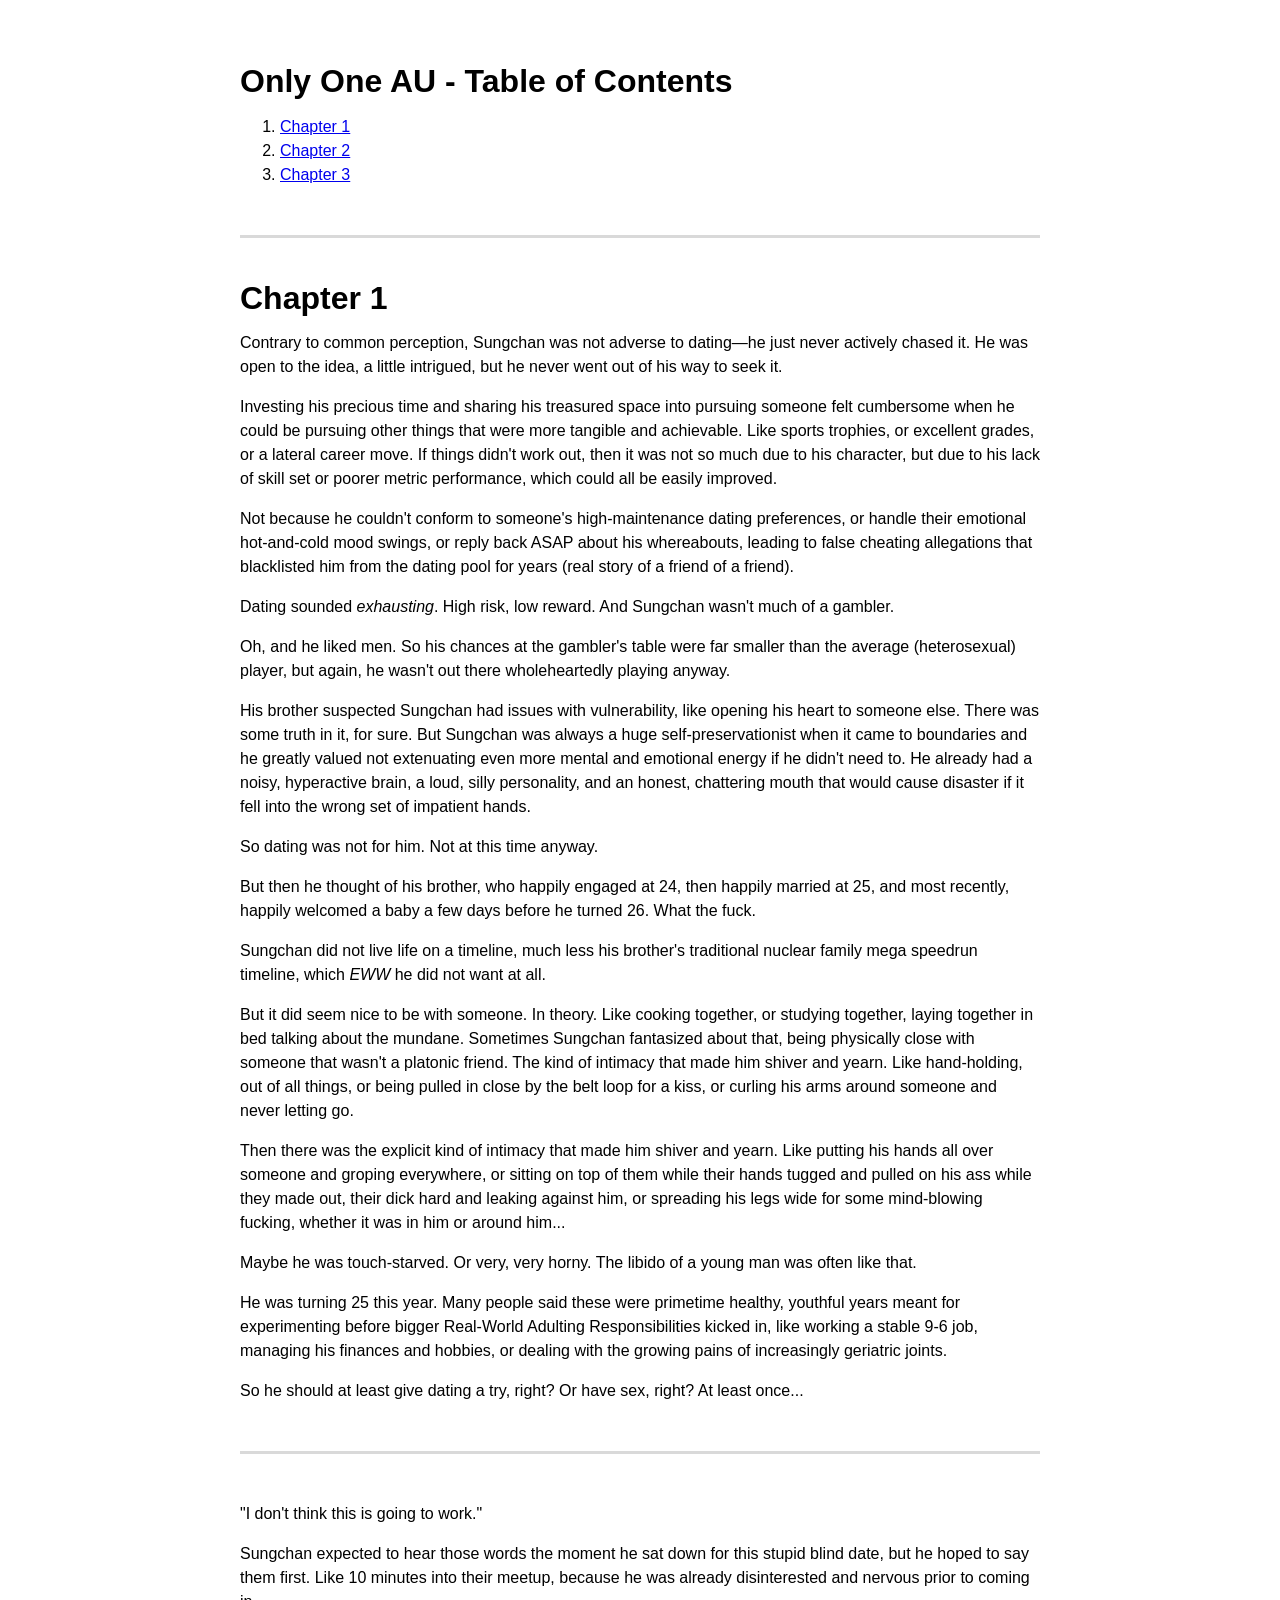
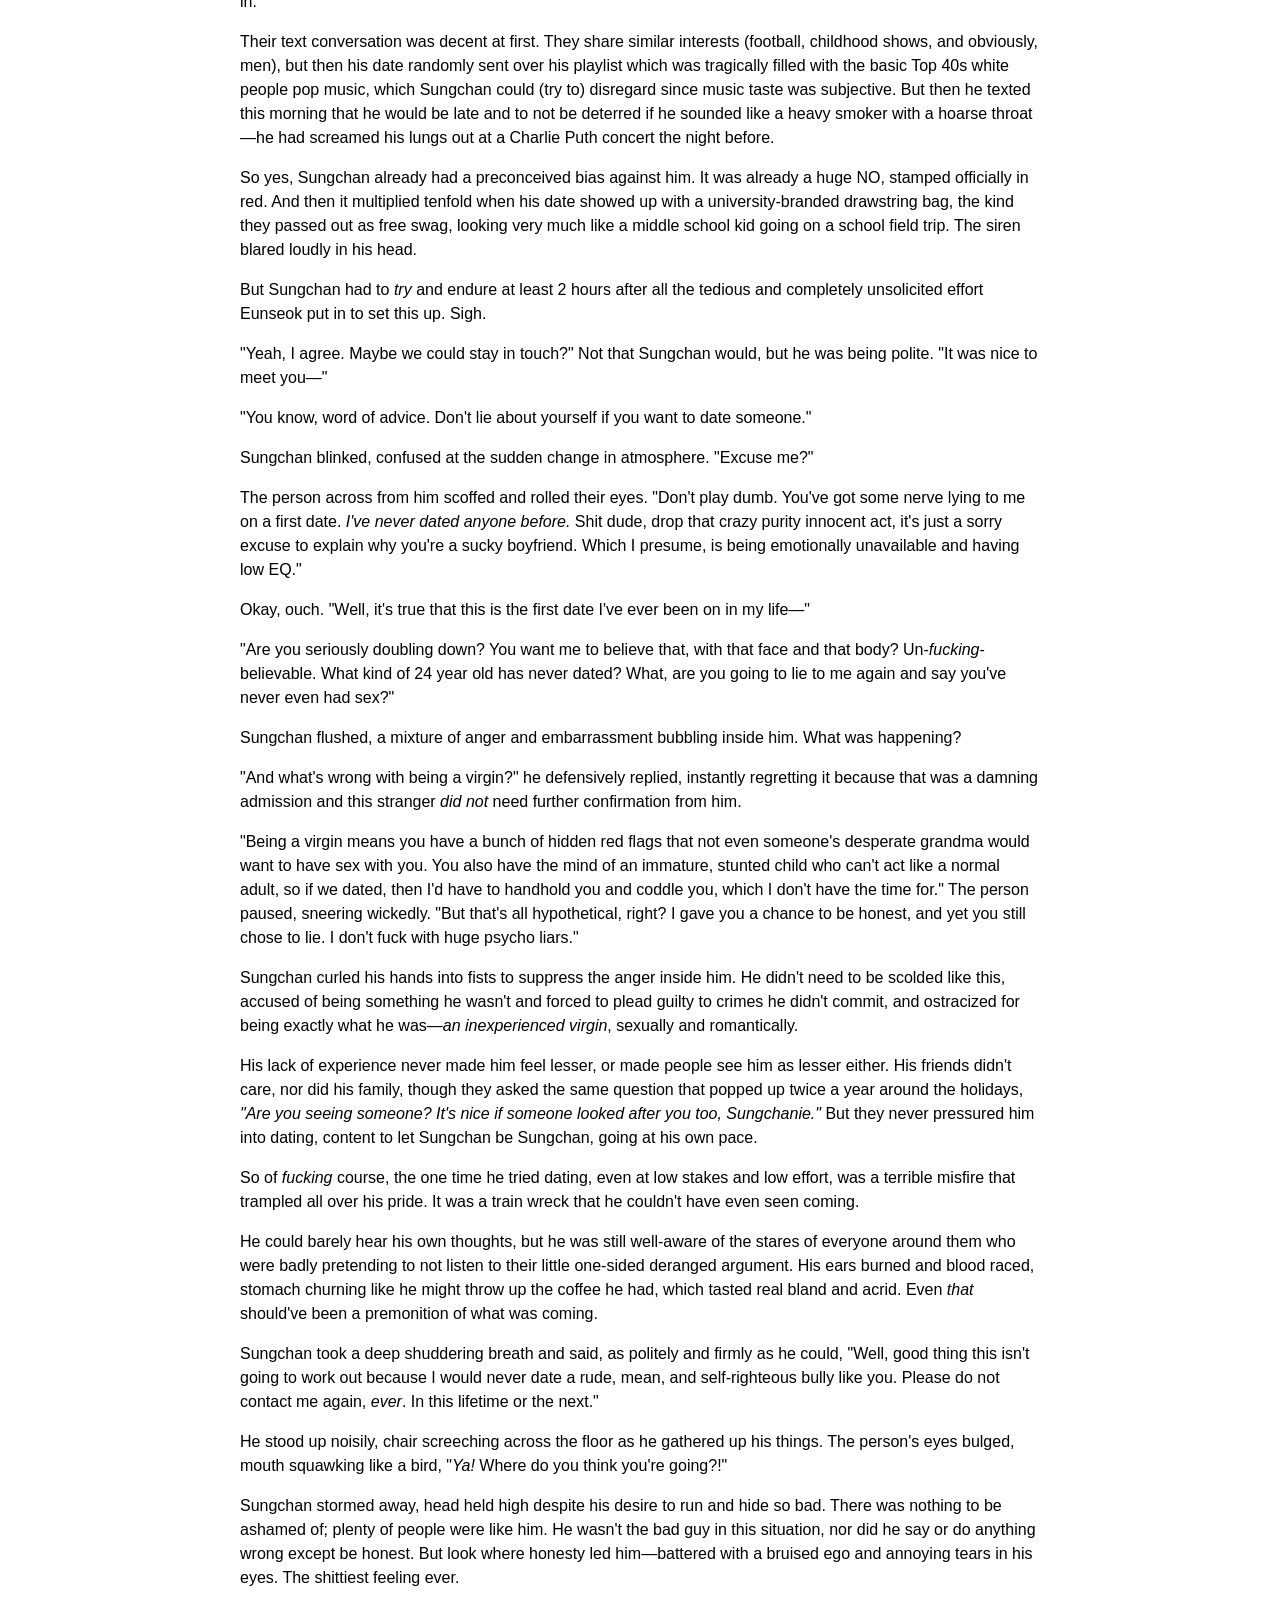
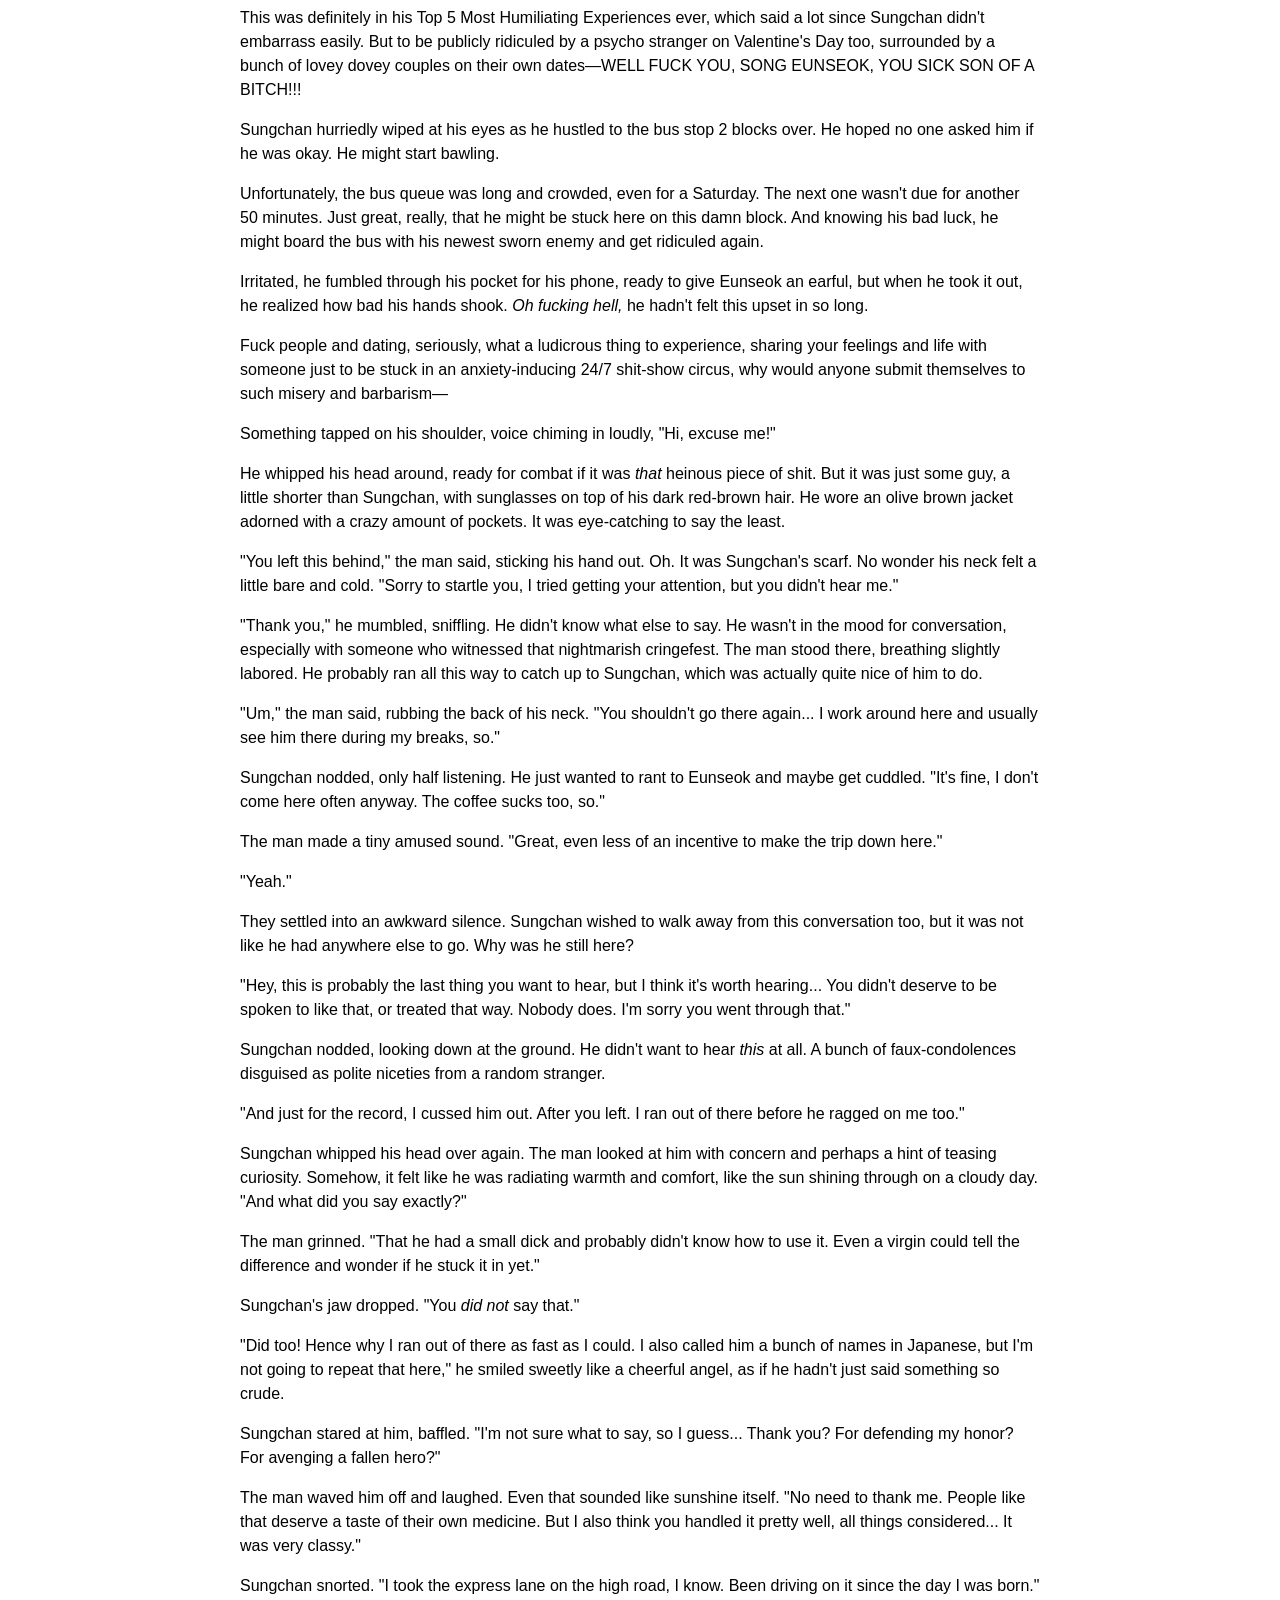
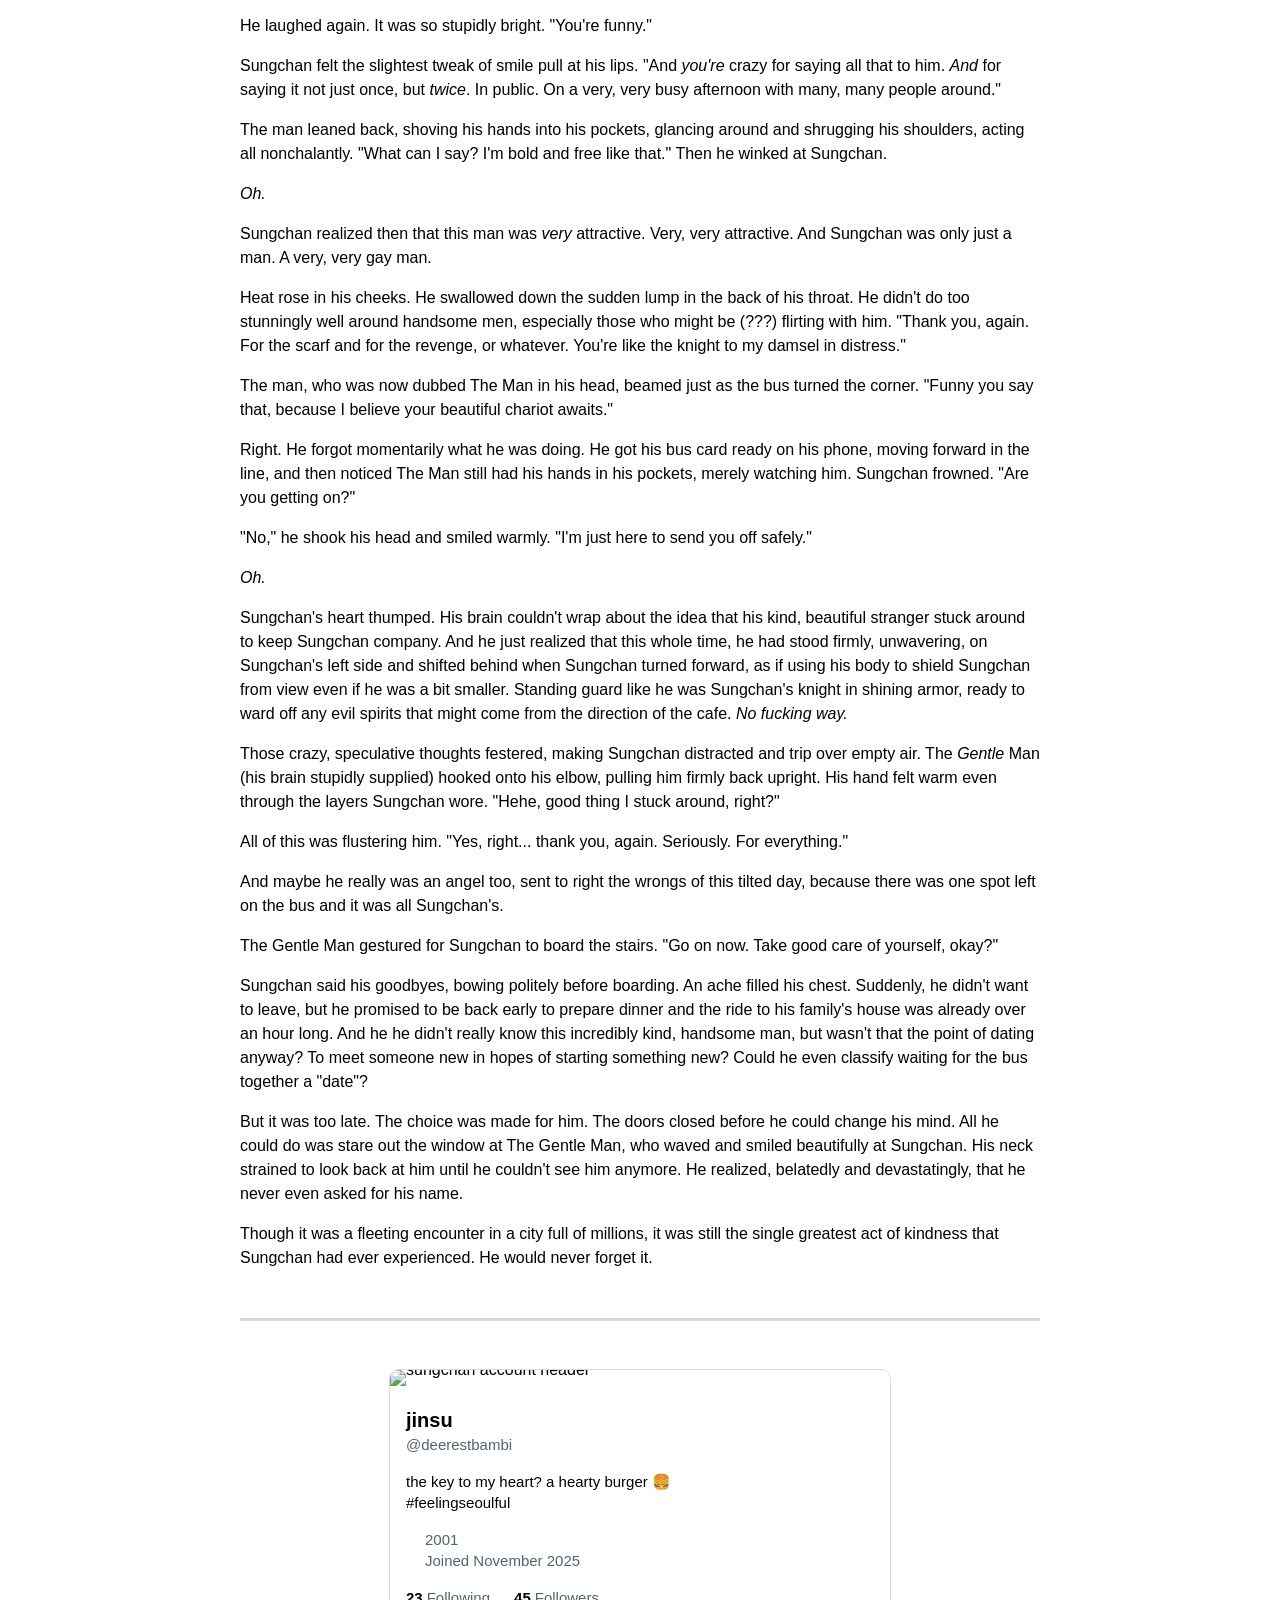
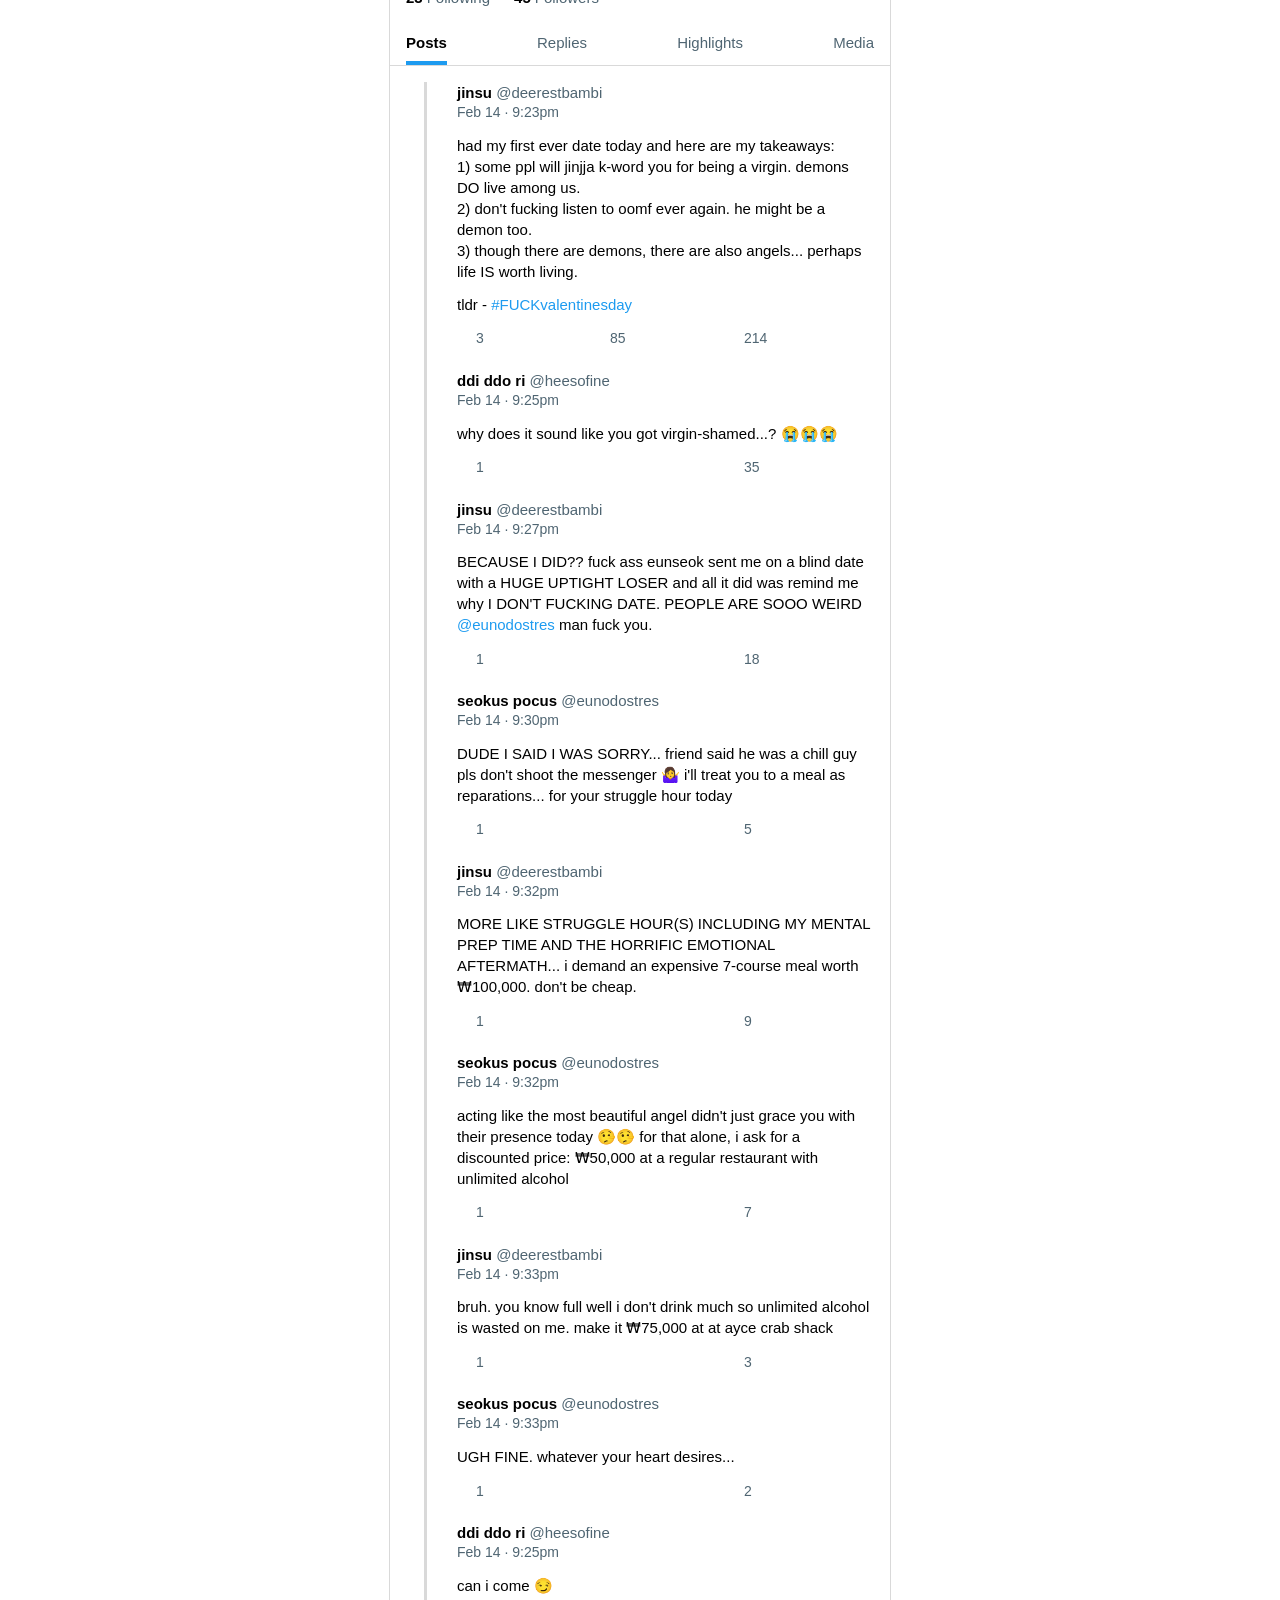
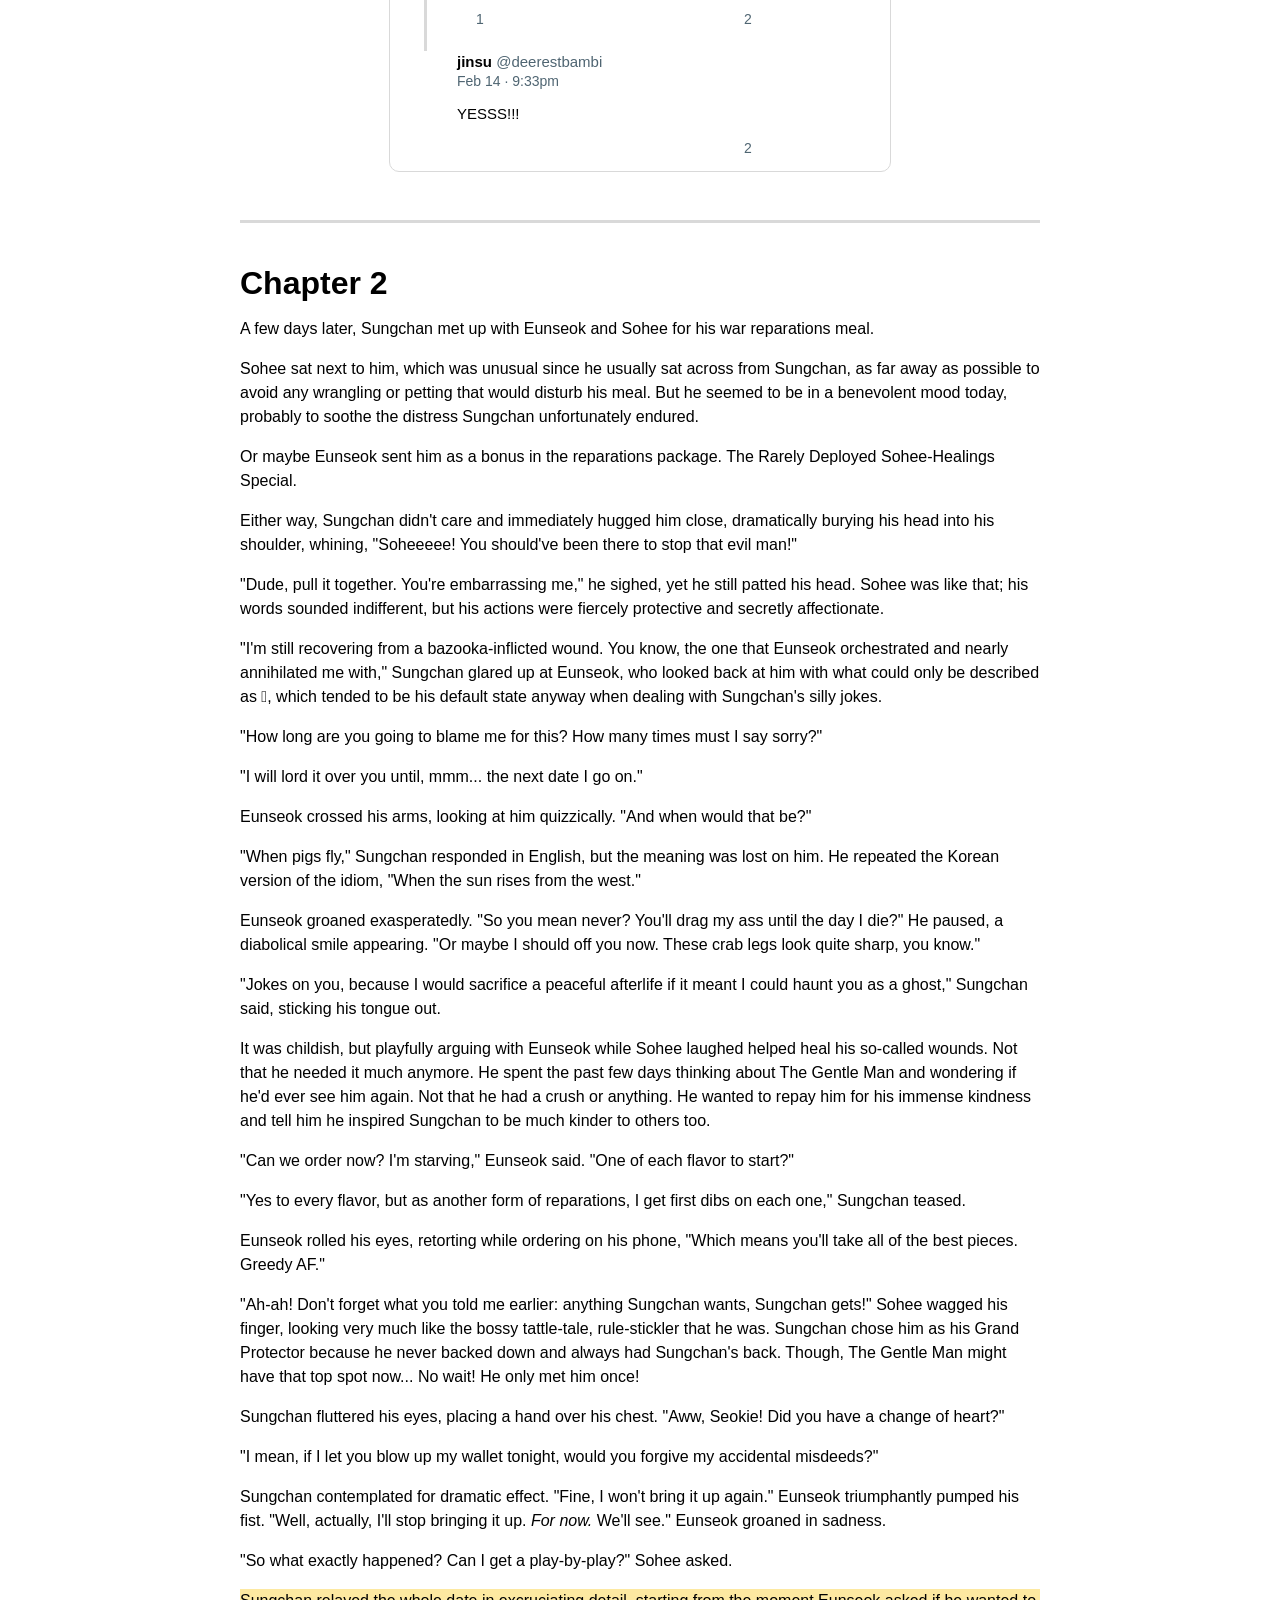
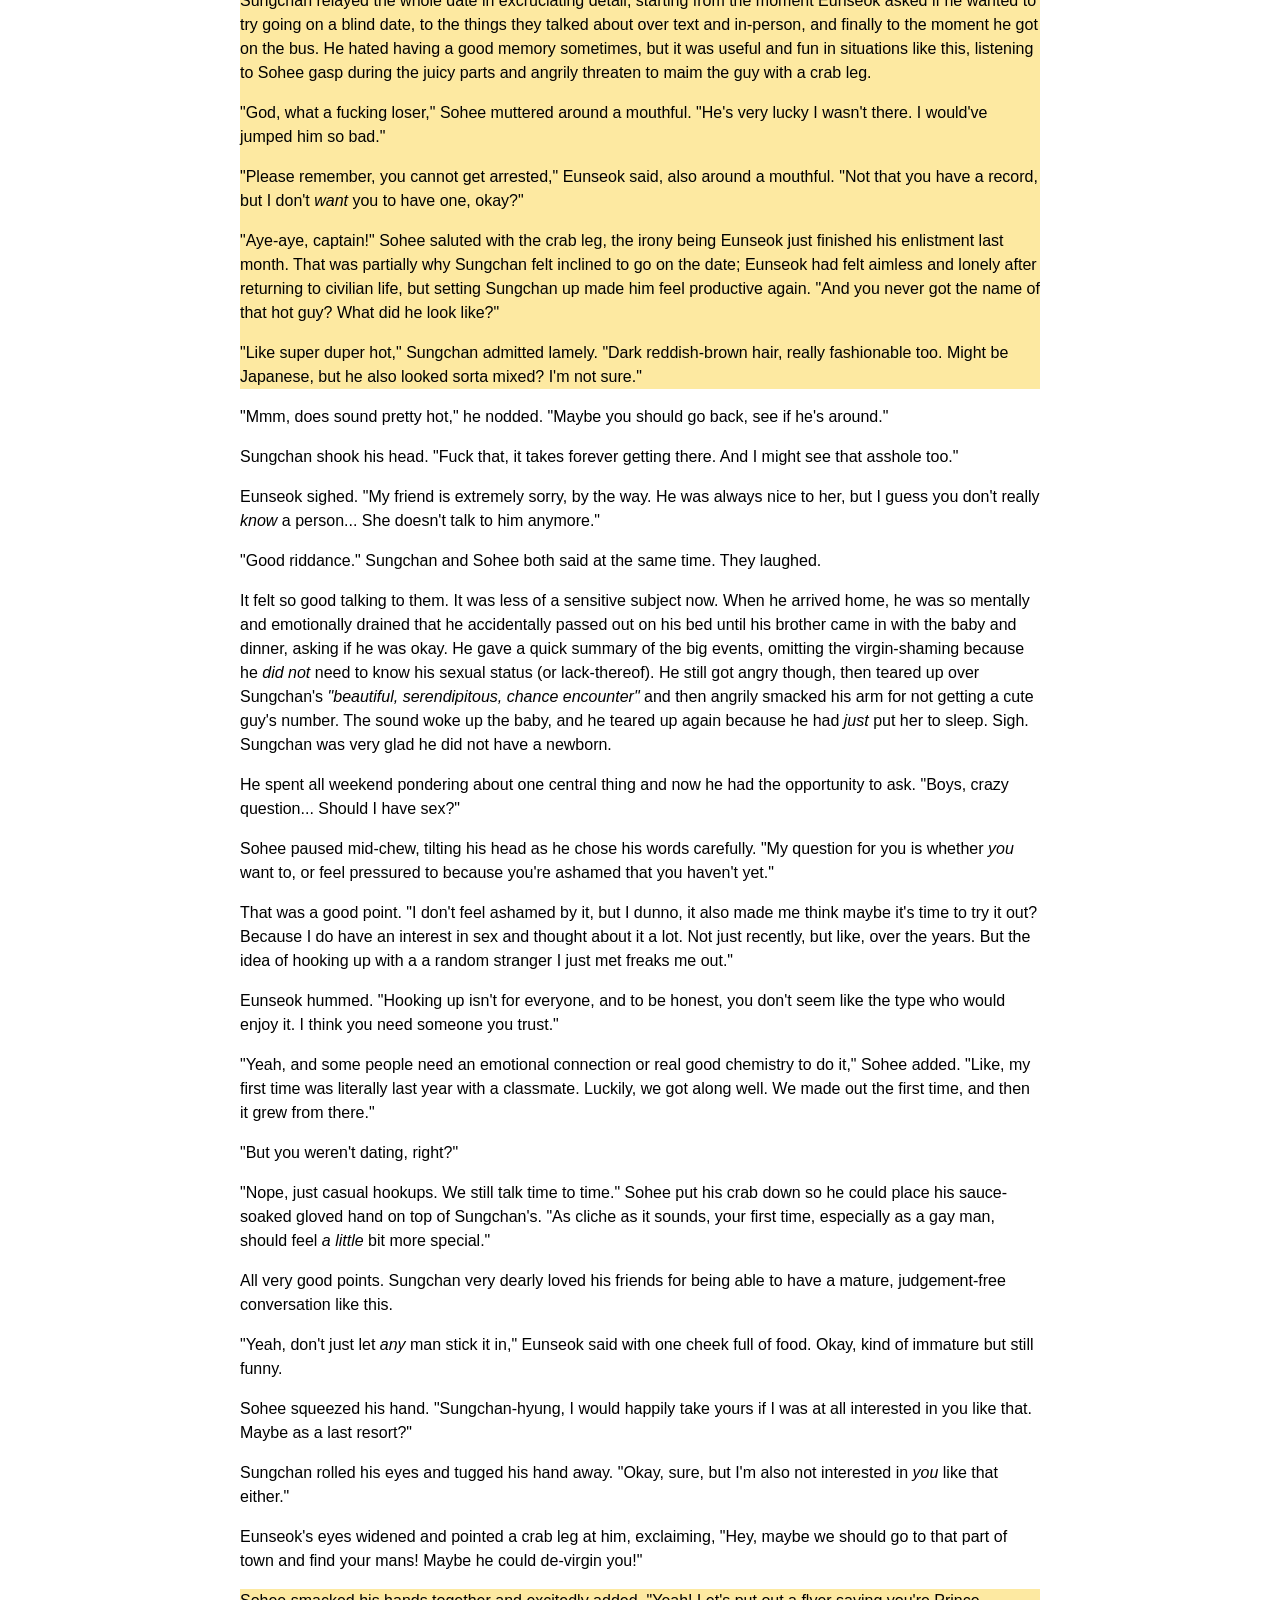
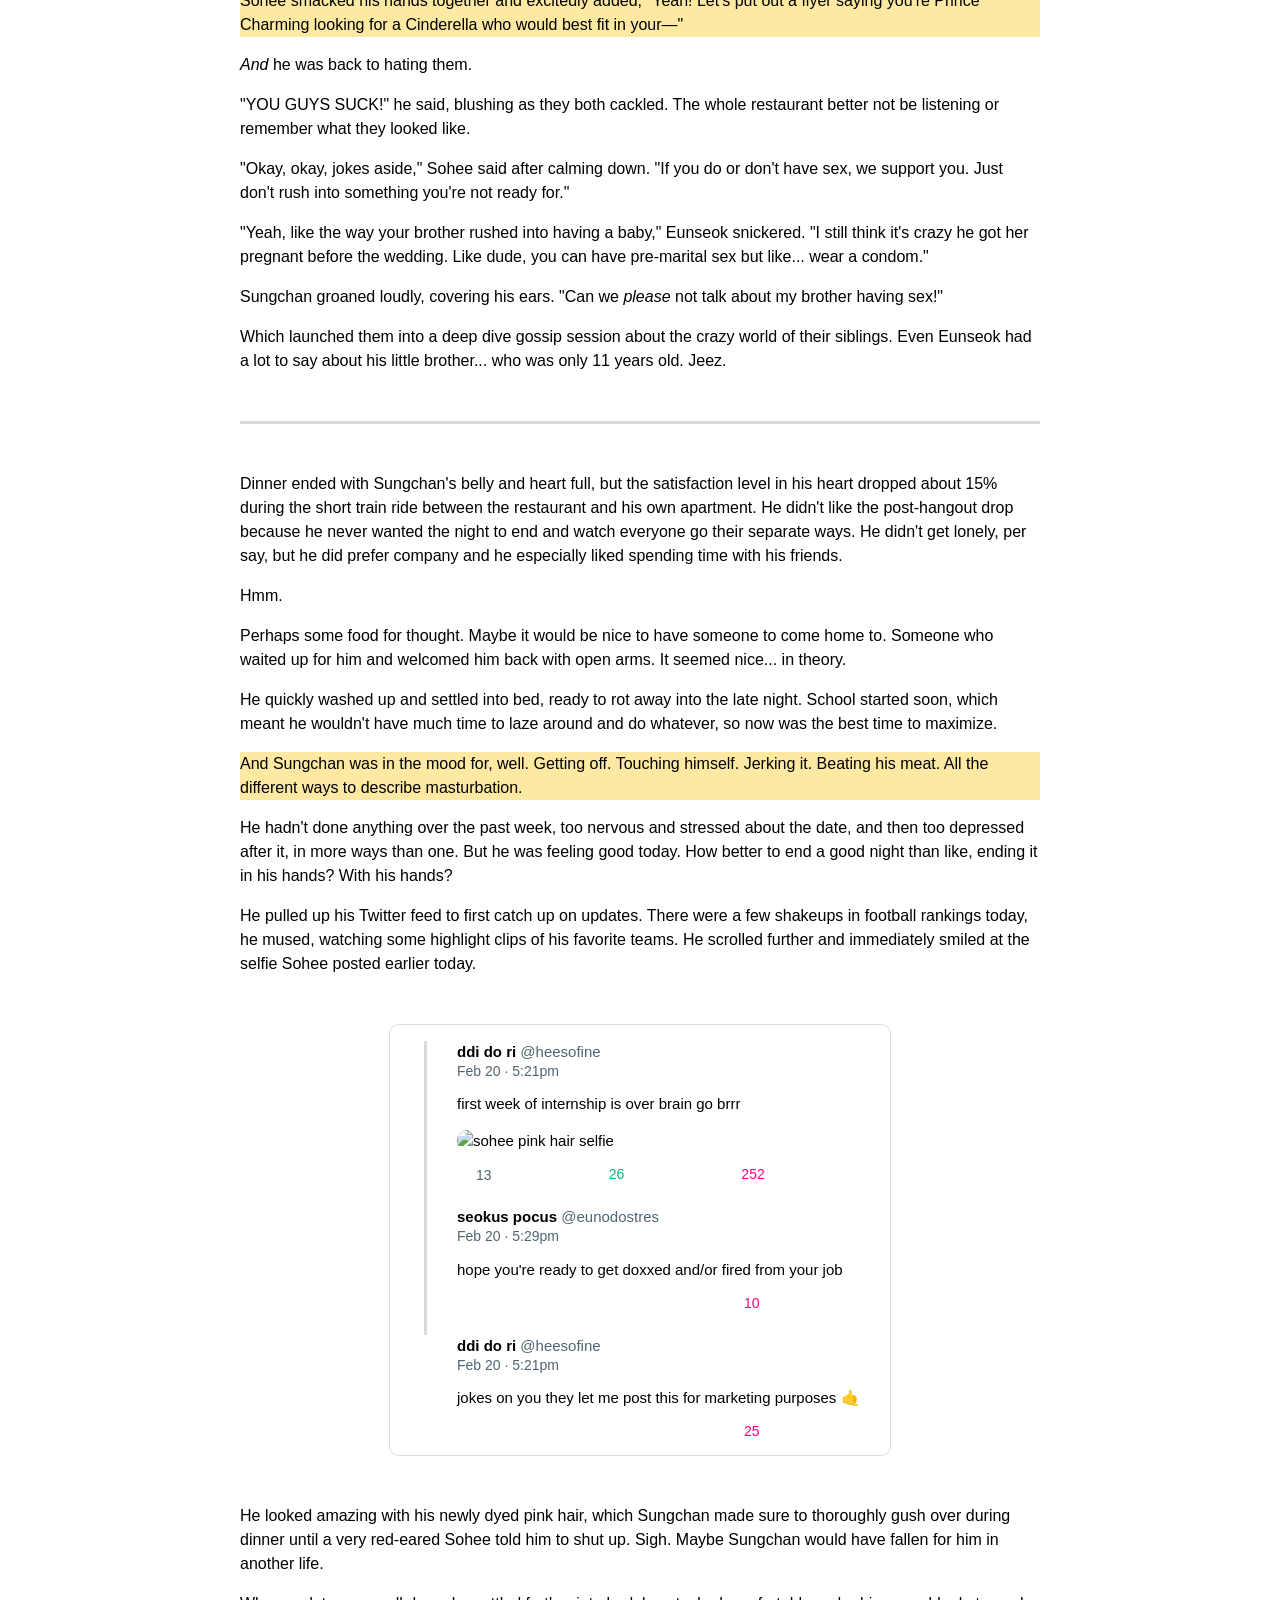
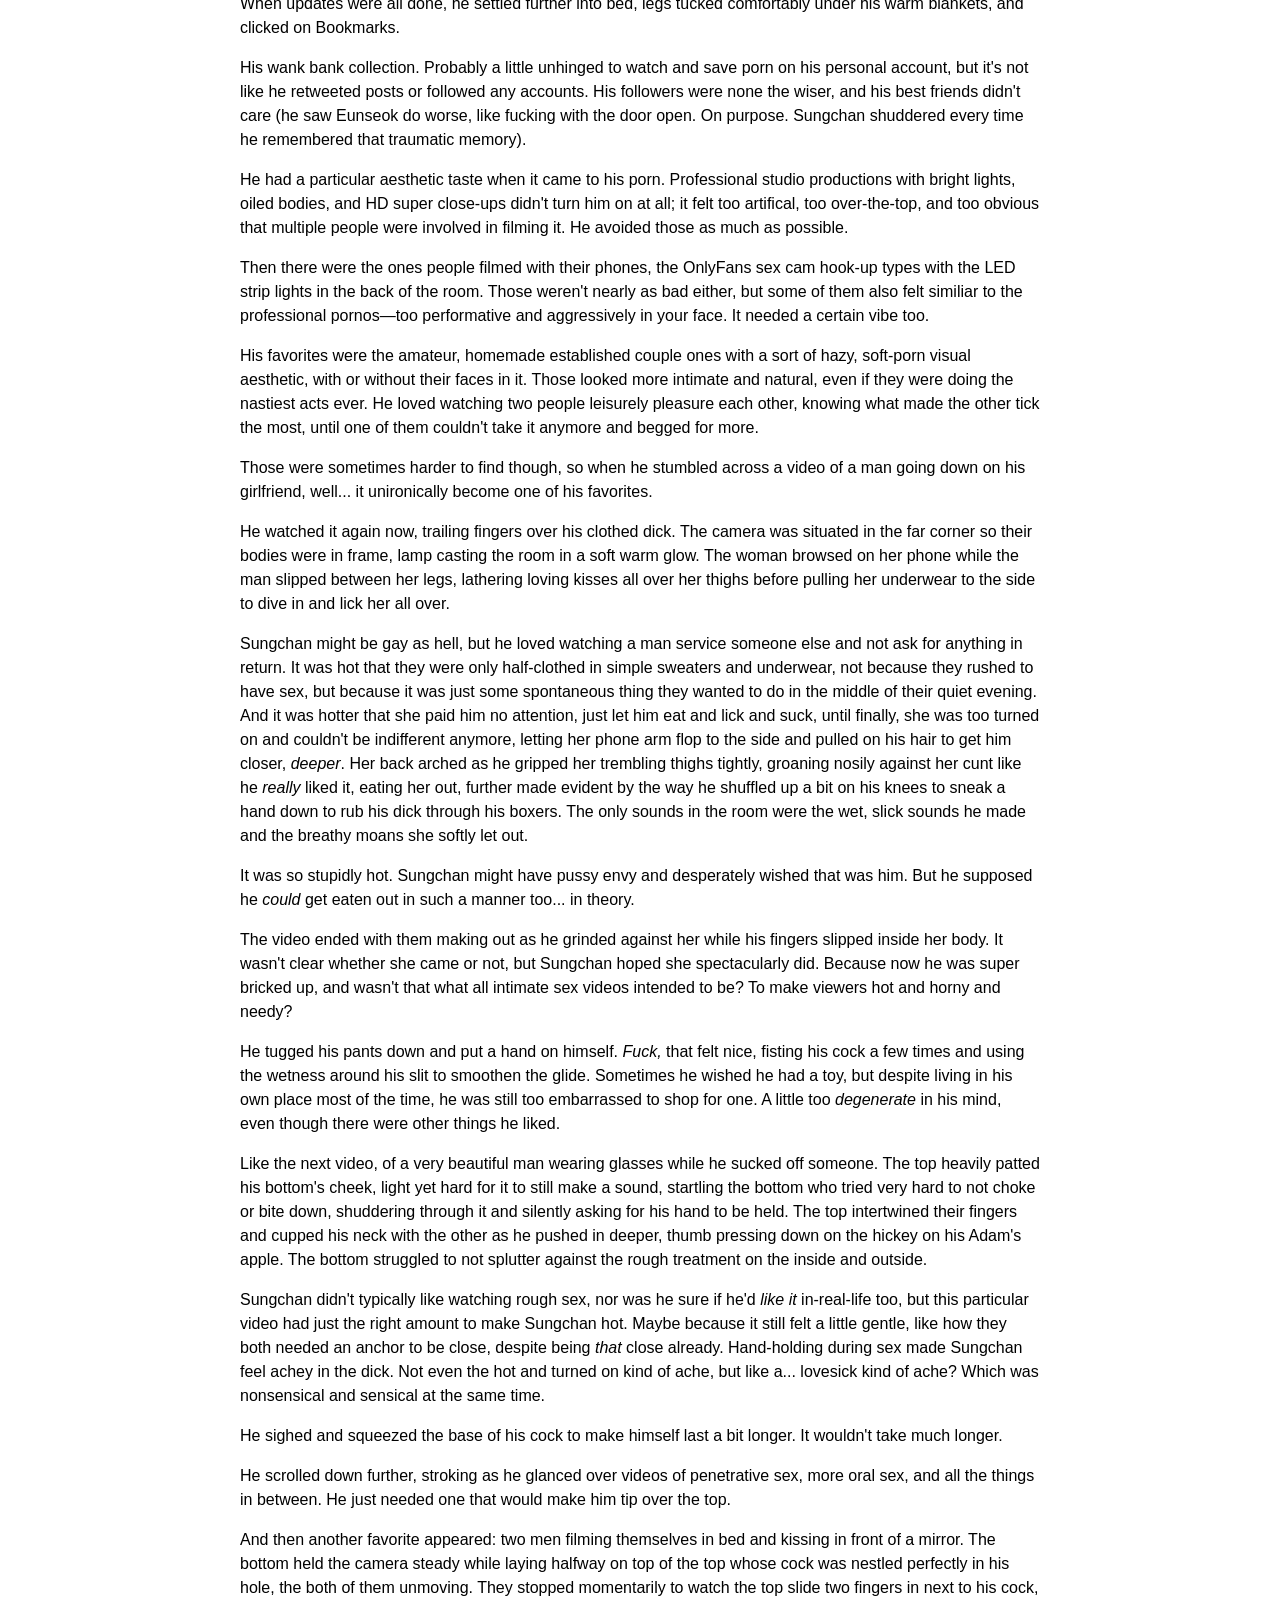
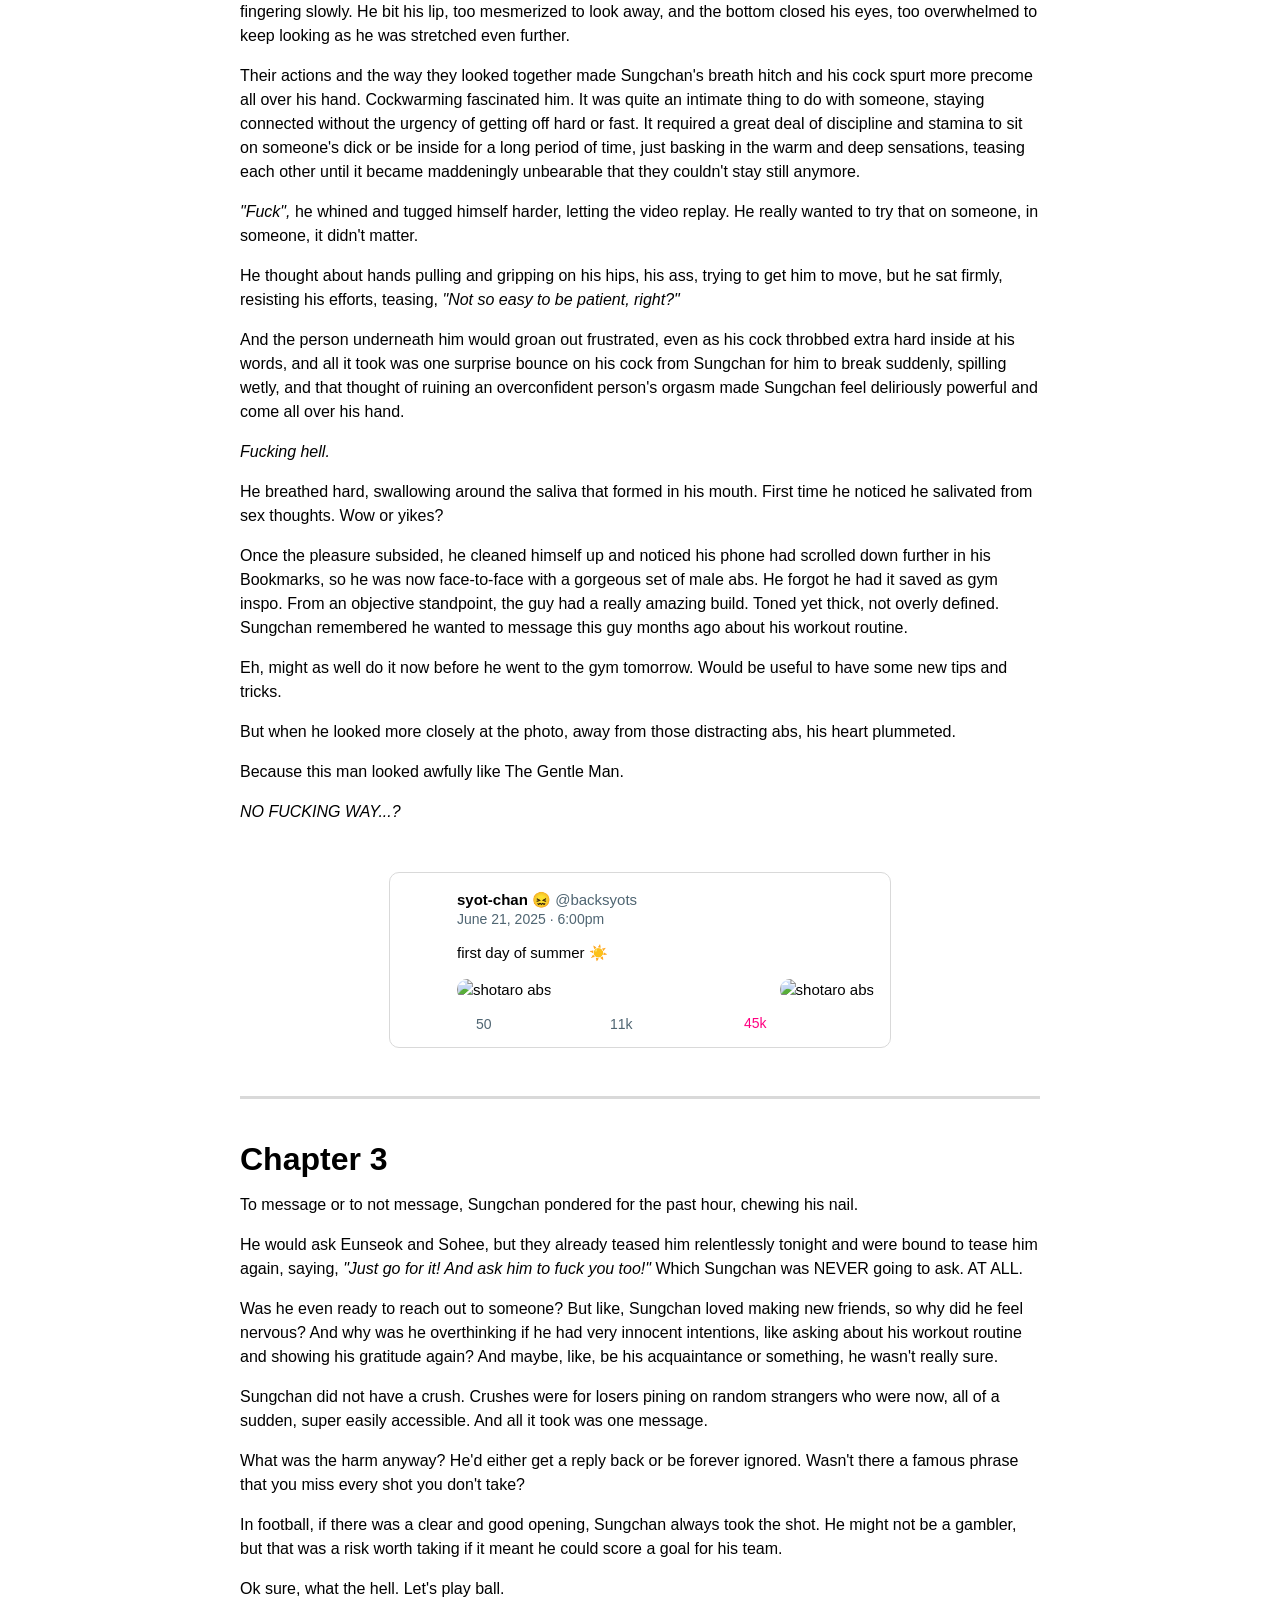
==== commit 6a830d52: "updated html, gallery creation" ====
--- a/index.html
+++ b/index.html
@@ -103,7 +103,7 @@
             </p>
             <p class="date">Feb 14 · 9:23pm</p>
           </div>
-          <p class="icon icon--more"></p>
+          <p><span class="icon icon--more"></span></p>
         </div>
 
         <div class="tweet_text">
@@ -119,16 +119,17 @@
 
         <div class="tweet_footer">
             <div class="row">
-              <p class="icon icon--comments"></p><p>3</p>
-            </div>
-            <div class="row">
-              <p class="icon icon--retweets"></p><p>85</p>
-            </div>
-            <div class="row">
-              <p class="icon icon--likes"></p><p>214</p>
-            </div>
-            <div class="row tweet_footer--last">
-              <p class="icon icon--bookmark"></p>
+              <p><span class="icon icon--comments"></span>3</p>
+            </div>
+            <div class="row">
+              <p><span class="icon icon--retweets"></span>85</p>
+            </div>
+            <div class="row">
+              <p><span class="icon icon--likes"></span></p>
+              <p>214</p>
+            </div>
+            <div class="row tweet_footer--last">
+              <p><span class="icon icon--bookmarks"></span></p>
             </div>
         </div>
       </div>
@@ -148,7 +149,7 @@
             </p>
             <p class="date">Feb 14 · 9:25pm</p>
           </div>
-          <p class="icon icon--more"></p>
+          <p><span class="icon icon--more"></span></p>
         </div>
         
         <div class="tweet_text">
@@ -157,16 +158,16 @@
 
         <div class="tweet_footer">
             <div class="row">
-              <p class="icon icon--comments"></p><p>1</p>
-            </div>
-            <div class="row">
-              <p class="icon icon--retweets"></p>
-            </div>
-            <div class="row">
-              <p class="icon icon--likes"></p><p>35</p>
-            </div>
-            <div class="row tweet_footer--last">
-              <p class="icon icon--bookmark"></p>
+              <p><span class="icon icon--comments"></span></p><p>1</p>
+            </div>
+            <div class="row">
+              <p><span class="icon icon--retweets"></span></p>
+            </div>
+            <div class="row">
+              <p><span class="icon icon--likes"></span></p><p>35</p>
+            </div>
+            <div class="row tweet_footer--last">
+              <p><span class="icon icon--bookmarks"></span></p>
             </div>
         </div>
       </div>
@@ -186,23 +187,23 @@
             </p>
             <p class="date">Feb 14 · 9:27pm</p>
           </div>
-          <p class="icon icon--more"></p>
+          <p><span class="icon icon--more"></span></p>
         </div>
         <div class="tweet_text">
           <p>BECAUSE I DID?? fuck ass eunseok sent me on a blind date with a HUGE UPTIGHT LOSER and all it did was remind me why I DON'T FUCKING DATE. PEOPLE ARE SOOO WEIRD <span class="color--twitterblue">@eunodostres</span> man fuck you.</p>
         </div>
         <div class="tweet_footer">
             <div class="row">
-              <p class="icon icon--comments"></p><p>1</p>
-            </div>
-            <div class="row">
-              <p class="icon icon--retweets"></p>
-            </div>
-            <div class="row">
-              <p class="icon icon--likes"></p><p>18</p>
-            </div>
-            <div class="row tweet_footer--last">
-              <p class="icon icon--bookmark"></p>
+              <p><span class="icon icon--comments"></span></p><p>1</p>
+            </div>
+            <div class="row">
+              <p><span class="icon icon--retweets"></span></p>
+            </div>
+            <div class="row">
+              <p><span class="icon icon--likes"></span></p><p>18</p>
+            </div>
+            <div class="row tweet_footer--last">
+              <p><span class="icon icon--bookmarks"></span></p>
             </div>
         </div>
       </div>
@@ -222,23 +223,23 @@
             </p>
             <p class="date">Feb 14 · 9:30pm</p>
           </div>
-          <p class="icon icon--more"></p>
+          <p><span class="icon icon--more"></span></p>
         </div>
         <div class="tweet_text">
           <p>DUDE I SAID I WAS SORRY... friend said he was a chill guy pls don't shoot the messenger 🤷‍♀️ i'll treat you to a meal as reparations... for your struggle hour today</p>
         </div>
         <div class="tweet_footer">
             <div class="row">
-              <p class="icon icon--comments"></p><p>1</p>
-            </div>
-            <div class="row">
-              <p class="icon icon--retweets"></p>
-            </div>
-            <div class="row">
-              <p class="icon icon--likes"></p><p>5</p>
-            </div>
-            <div class="row tweet_footer--last">
-              <p class="icon icon--bookmark"></p>
+              <p><span class="icon icon--comments"></span></p><p>1</p>
+            </div>
+            <div class="row">
+              <p><span class="icon icon--retweets"></span></p>
+            </div>
+            <div class="row">
+              <p><span class="icon icon--likes"></span></p><p>5</p>
+            </div>
+            <div class="row tweet_footer--last">
+              <p><span class="icon icon--bookmarks"></span></p>
             </div>
         </div>
       </div>
@@ -258,23 +259,23 @@
             </p>
             <p class="date">Feb 14 · 9:32pm</p>
           </div>
-          <p class="icon icon--more"></p>
+          <p><span class="icon icon--more"></span></p>
         </div>
         <div class="tweet_text">
           <p>MORE LIKE STRUGGLE HOUR(S) INCLUDING MY MENTAL PREP TIME AND THE HORRIFIC EMOTIONAL AFTERMATH... i demand an expensive 7-course meal worth ₩100,000. don't be cheap.</p>
         </div>
         <div class="tweet_footer">
             <div class="row">
-              <p class="icon icon--comments"></p><p>1</p>
-            </div>
-            <div class="row">
-              <p class="icon icon--retweets"></p>
-            </div>
-            <div class="row">
-              <p class="icon icon--likes"></p><p>9</p>
-            </div>
-            <div class="row tweet_footer--last">
-              <p class="icon icon--bookmark"></p>
+              <p><span class="icon icon--comments"></span></p><p>1</p>
+            </div>
+            <div class="row">
+              <p><span class="icon icon--retweets"></span></p>
+            </div>
+            <div class="row">
+              <p><span class="icon icon--likes"></span></p><p>9</p>
+            </div>
+            <div class="row tweet_footer--last">
+              <p><span class="icon icon--bookmarks"></span></p>
             </div>
         </div>
       </div>
@@ -294,23 +295,23 @@
             </p>
             <p class="date">Feb 14 · 9:32pm</p>
           </div>
-          <p class="icon icon--more"></p>
+          <p><span class="icon icon--more"></span></p>
         </div>
         <div class="tweet_text">
           <p>acting like the most beautiful angel didn't just grace you with their presence today 🤥🤥 for that alone, i ask for a discounted price: ₩50,000 at a regular restaurant with unlimited alcohol</p>
         </div>
         <div class="tweet_footer">
             <div class="row">
-              <p class="icon icon--comments"></p><p>1</p>
-            </div>
-            <div class="row">
-              <p class="icon icon--retweets"></p>
-            </div>
-            <div class="row">
-              <p class="icon icon--likes"></p><p>7</p>
-            </div>
-            <div class="row tweet_footer--last">
-              <p class="icon icon--bookmark"></p>
+              <p><span class="icon icon--comments"></span></p><p>1</p>
+            </div>
+            <div class="row">
+              <p><span class="icon icon--retweets"></span></p>
+            </div>
+            <div class="row">
+              <p><span class="icon icon--likes"></span></p><p>7</p>
+            </div>
+            <div class="row tweet_footer--last">
+              <p><span class="icon icon--bookmarks"></span></p>
             </div>
         </div>
       </div>
@@ -330,23 +331,23 @@
             </p>
             <p class="date">Feb 14 · 9:33pm</p>
           </div>
-          <p class="icon icon--more"></p>
+          <p><span class="icon icon--more"></span></p>
         </div>
         <div class="tweet_text">
           <p>bruh. you know full well i don't drink much so unlimited alcohol is wasted on me. make it ₩75,000 at at ayce crab shack</p>
         </div>
         <div class="tweet_footer">
           <div class="row">
-            <p class="icon icon--comments"></p><p>1</p>
-          </div>
-          <div class="row">
-            <p class="icon icon--retweets"></p>
-          </div>
-          <div class="row">
-            <p class="icon icon--likes"></p><p>3</p>
+            <p><span class="icon icon--comments"></span></p><p>1</p>
+          </div>
+          <div class="row">
+            <p><span class="icon icon--retweets"></span></p>
+          </div>
+          <div class="row">
+            <p><span class="icon icon--likes"></span></p><p>3</p>
           </div>
           <div class="row tweet_footer--last">
-            <p class="icon icon--bookmark"></p>
+            <p><span class="icon icon--bookmarks"></span></p>
           </div>
         </div>          
       </div>
@@ -366,23 +367,23 @@
             </p>
             <p class="date">Feb 14 · 9:33pm</p>
           </div>
-          <p class="icon icon--more"></p>
+          <p><span class="icon icon--more"></span></p>
         </div>
         <div class="tweet_text">
            <p>UGH FINE. whatever your heart desires...</p>
         </div>
         <div class="tweet_footer">
             <div class="row">
-              <p class="icon icon--comments"></p><p>1</p>
-            </div>
-            <div class="row">
-              <p class="icon icon--retweets"></p>
-            </div>
-            <div class="row">
-              <p class="icon icon--likes"></p><p>2</p>
-            </div>
-            <div class="row tweet_footer--last">
-              <p class="icon icon--bookmark"></p>
+              <p><span class="icon icon--comments"></span></p><p>1</p>
+            </div>
+            <div class="row">
+              <p><span class="icon icon--retweets"></span></p>
+            </div>
+            <div class="row">
+              <p><span class="icon icon--likes"></span></p><p>2</p>
+            </div>
+            <div class="row tweet_footer--last">
+              <p><span class="icon icon--bookmarks"></span></p>
             </div>
         </div>
       </div>
@@ -402,7 +403,7 @@
             </p>
             <p class="date">Feb 14 · 9:25pm</p>
           </div>
-          <p class="icon icon--more"></p>
+          <p><span class="icon icon--more"></span></p>
         </div>
         
         <div class="tweet_text">
@@ -411,16 +412,16 @@
 
         <div class="tweet_footer">
             <div class="row">
-              <p class="icon icon--comments"></p><p>1</p>
-            </div>
-            <div class="row">
-              <p class="icon icon--retweets"></p>
-            </div>
-            <div class="row">
-              <p class="icon icon--likes"></p><p>2</p>
-            </div>
-            <div class="row tweet_footer--last">
-              <p class="icon icon--bookmark"></p>
+              <p><span class="icon icon--comments"></span></p><p>1</p>
+            </div>
+            <div class="row">
+              <p><span class="icon icon--retweets"></span></p>
+            </div>
+            <div class="row">
+              <p><span class="icon icon--likes"></span></p><p>2</p>
+            </div>
+            <div class="row tweet_footer--last">
+              <p><span class="icon icon--bookmarks"></span></p>
             </div>
         </div>
       </div>
@@ -440,23 +441,23 @@
             </p>
             <p class="date">Feb 14 · 9:33pm</p>
           </div>
-          <p class="icon icon--more"></p>
+          <p><span class="icon icon--more"></span></p>
         </div>
         <div class="tweet_text">
           <p>YESSS!!!</p>
         </div>
         <div class="tweet_footer">
           <div class="row">
-            <p class="icon icon--comments"></p>
-          </div>
-          <div class="row">
-            <p class="icon icon--retweets"></p>
-          </div>
-          <div class="row">
-            <p class="icon icon--likes"></p><p>2</p>
+            <p><span class="icon icon--comments"></span></p>
+          </div>
+          <div class="row">
+            <p><span class="icon icon--retweets"></span></p>
+          </div>
+          <div class="row">
+            <p><span class="icon icon--likes"></span></p><p>2</p>
           </div>
           <div class="row tweet_footer--last">
-            <p class="icon icon--bookmark"></p>
+            <p><span class="icon icon--bookmarks"></span></p>
           </div>
         </div>          
       </div>
@@ -495,7 +496,7 @@
             </p>
             <p class="date">Feb 20 · 5:21pm</p>
           </div>
-          <p class="icon icon--more"></p>
+          <p><span class="icon icon--more"></span></p>
         </div>
 
         <div class="tweet_text">
@@ -508,16 +509,16 @@
         </p>
         <div class="tweet_footer">
             <div class="row">
-              <p class="icon icon--comments"></p><p>13</p>
-            </div>
-            <div class="row">
-              <p class="icon icon--retweets-filled"></p><p class="color--green">26</p>
-            </div>
-            <div class="row">
-              <p class="icon icon--likes-filled"></p><p class="color--pink">252</p>
-            </div>
-            <div class="row tweet_footer--last">
-              <p class="icon icon--bookmark"></p>
+              <p><span class="icon icon--comments"></span></p><p>13</p>
+            </div>
+            <div class="row">
+              <p><span class="icon icon--retweets-filled"></span><span class="color--green">26</p>
+            </div>
+            <div class="row">
+              <p><span class="icon icon--likes-filled"></span><span class="color--pink">252</p>
+            </div>
+            <div class="row tweet_footer--last">
+              <p><span class="icon icon--bookmark"></span></p>
             </div>
         </div>
       </div>
@@ -536,7 +537,7 @@
             </p>
             <p class="date">Feb 20 · 5:29pm</p>
           </div>
-          <p class="icon icon--more"></p>
+          <p><span class="icon icon--more"></span></p>
         </div>
 
         <div class="tweet_text">
@@ -546,16 +547,16 @@
         </div>
         <div class="tweet_footer">
             <div class="row">
-              <p class="icon icon--comments"></p><p></p>
-            </div>
-            <div class="row">
-              <p class="icon icon--retweets"></p>
-            </div>
-            <div class="row">
-              <p class="icon icon--likes-filled"></p><p class="color--pink">10</p>
-            </div>
-            <div class="row tweet_footer--last">
-              <p class="icon icon--bookmark"></p>
+              <p><span class="icon icon--comments"></span></p><p></p>
+            </div>
+            <div class="row">
+              <p><span class="icon icon--retweets"></span></p>
+            </div>
+            <div class="row">
+              <p><span class="icon icon--likes-filled"></span><span class="color--pink">10</span></p>
+            </div>
+            <div class="row tweet_footer--last">
+              <p><span class="icon icon--bookmarks"></span></p>
             </div>
         </div>
       </div>
@@ -574,7 +575,7 @@
             </p>
             <p class="date">Feb 20 · 5:21pm</p>
           </div>
-          <p class="icon icon--more"></p>
+          <p><span class="icon icon--more"></span></p>
         </div>
 
         <div class="tweet_text">
@@ -584,16 +585,16 @@
         </div>
         <div class="tweet_footer">
             <div class="row">
-              <p class="icon icon--comments"></p><p></p>
-            </div>
-            <div class="row">
-              <p class="icon icon--retweets"></p>
-            </div>
-            <div class="row">
-              <p class="icon icon--likes-filled"></p><p class="color--pink">25</p>
-            </div>
-            <div class="row tweet_footer--last">
-              <p class="icon icon--bookmark"></p>
+              <p><span class="icon icon--comments"></span></p><p></p>
+            </div>
+            <div class="row">
+              <p><span class="icon icon--retweets"></span></p>
+            </div>
+            <div class="row">
+              <p><span class="icon icon--likes-filled"></span><span class="color--pink">25</span></p>
+            </div>
+            <div class="row tweet_footer--last">
+              <p><span class="icon icon--bookmarks"></span></p>
             </div>
         </div>
       </div>
@@ -623,37 +624,34 @@
           </p>
           <p class="date">June 21, 2025 · 6:00pm</p>
         </div>
-        <p class="icon icon--more"></p>
+        <p><span class="icon icon--more"></span></p>
       </div>
 
       <div class="tweet_text">
-        <p>
-          first day of summer ☀️
-        </p>
-      </div>
-      <p><div class="gallery--2x">
-        <img class="tweet_img" src="https://images.squidge.org/images/2026/09/30/shotaro_abs1.png" alt="shotaro abs">
-        <img class="tweet_img" src="https://images.squidge.org/images/2026/09/30/shotaro_abs2.png" alt="shotaro abs">
+        <p>first day of summer ☀️</p>
+      </div>
+      <p>
+        <div class="gallery--2x">
+          <p><img class="tweet_img" src="https://images.squidge.org/images/2026/09/30/shotaro_abs1.png" alt="shotaro abs"></p>
+          <p><img class="tweet_img" src="https://images.squidge.org/images/2026/09/30/shotaro_abs2.png" alt="shotaro abs"></p>
         </div>
       </p>
       <div class="tweet_footer">
           <div class="row">
-            <p class="icon icon--comments"></p><p>50</p>
-          </div>
-          <div class="row">
-            <p class="icon icon--retweets"></p><p>11k</p>
-          </div>
-          <div class="row">
-            <p class="icon icon--likes-filled"></p><p class="color--pink">45k</p>
+            <p><span class="icon icon--comments"></span></p><p>50</p>
+          </div>
+          <div class="row">
+            <p><span class="icon icon--retweets"></span></p><p>11k</p>
+          </div>
+          <div class="row">
+            <p><span class="icon icon--likes-filled"></span><span class="color--pink">45k</span></p>
           </div>
           <div class="row tweet_footer--last">
-            <p class="icon icon--bookmark-saved"></p>
+            <p><span class="icon icon--bookmarks-saved"></span></p>
           </div>
       </div>
     </div>
   </div>
-</div>
-
 </div>
 
 <hr>
--- a/stylesheet_v5.css
+++ b/stylesheet_v5.css
@@ -8,6 +8,9 @@
 
 hr {
   margin: 3em 0;
+  border: 0;
+  background-color: #d9d9d9;
+  height: 3px;
 }
 
 .row {
@@ -19,7 +22,6 @@
   display: flex;
   flex-direction: column;
 }
-
 
 .displayname {
   font-weight: bold;
@@ -127,7 +129,7 @@
 
 .tweet_footer .row, .account_userMeta .row {
   width: 100%;
-  align-items:center;
+  align-items: center;
 }
 
 .tweet_footer--last {
@@ -250,12 +252,12 @@
   background-image: url("https://images.squidge.org/images/2026/09/30/icon_retweets-filled.png");
 }
 
-.icon--bookmark {
+.icon--bookmarks {
   background-image: url("https://images.squidge.org/images/2026/09/29/icon_bookmarks-unsaved.png");
   margin-right:0 !important;
 }
 
-.icon--bookmark-saved {
+.icon--bookmarks-saved {
   background-image: url("https://images.squidge.org/images/2026/09/29/icon_bookmarks-saved.png");
   margin-right:0 !important;
 }
@@ -329,9 +331,16 @@
   display: flex;
   flex-direction: row;
   width: 100%;
+  height: auto;
   justify-content: space-between;
-}
-
-.gallery--2x img {
-  width: 49%;
+  margin-bottom: 16px !important;
+}
+
+.gallery--2x p:first-child {
+  margin-right: 8px;
+}
+
+.gallery--2x .tweet_img {
+  width: 100%;
+  margin-bottom: 0 !important;
 }
